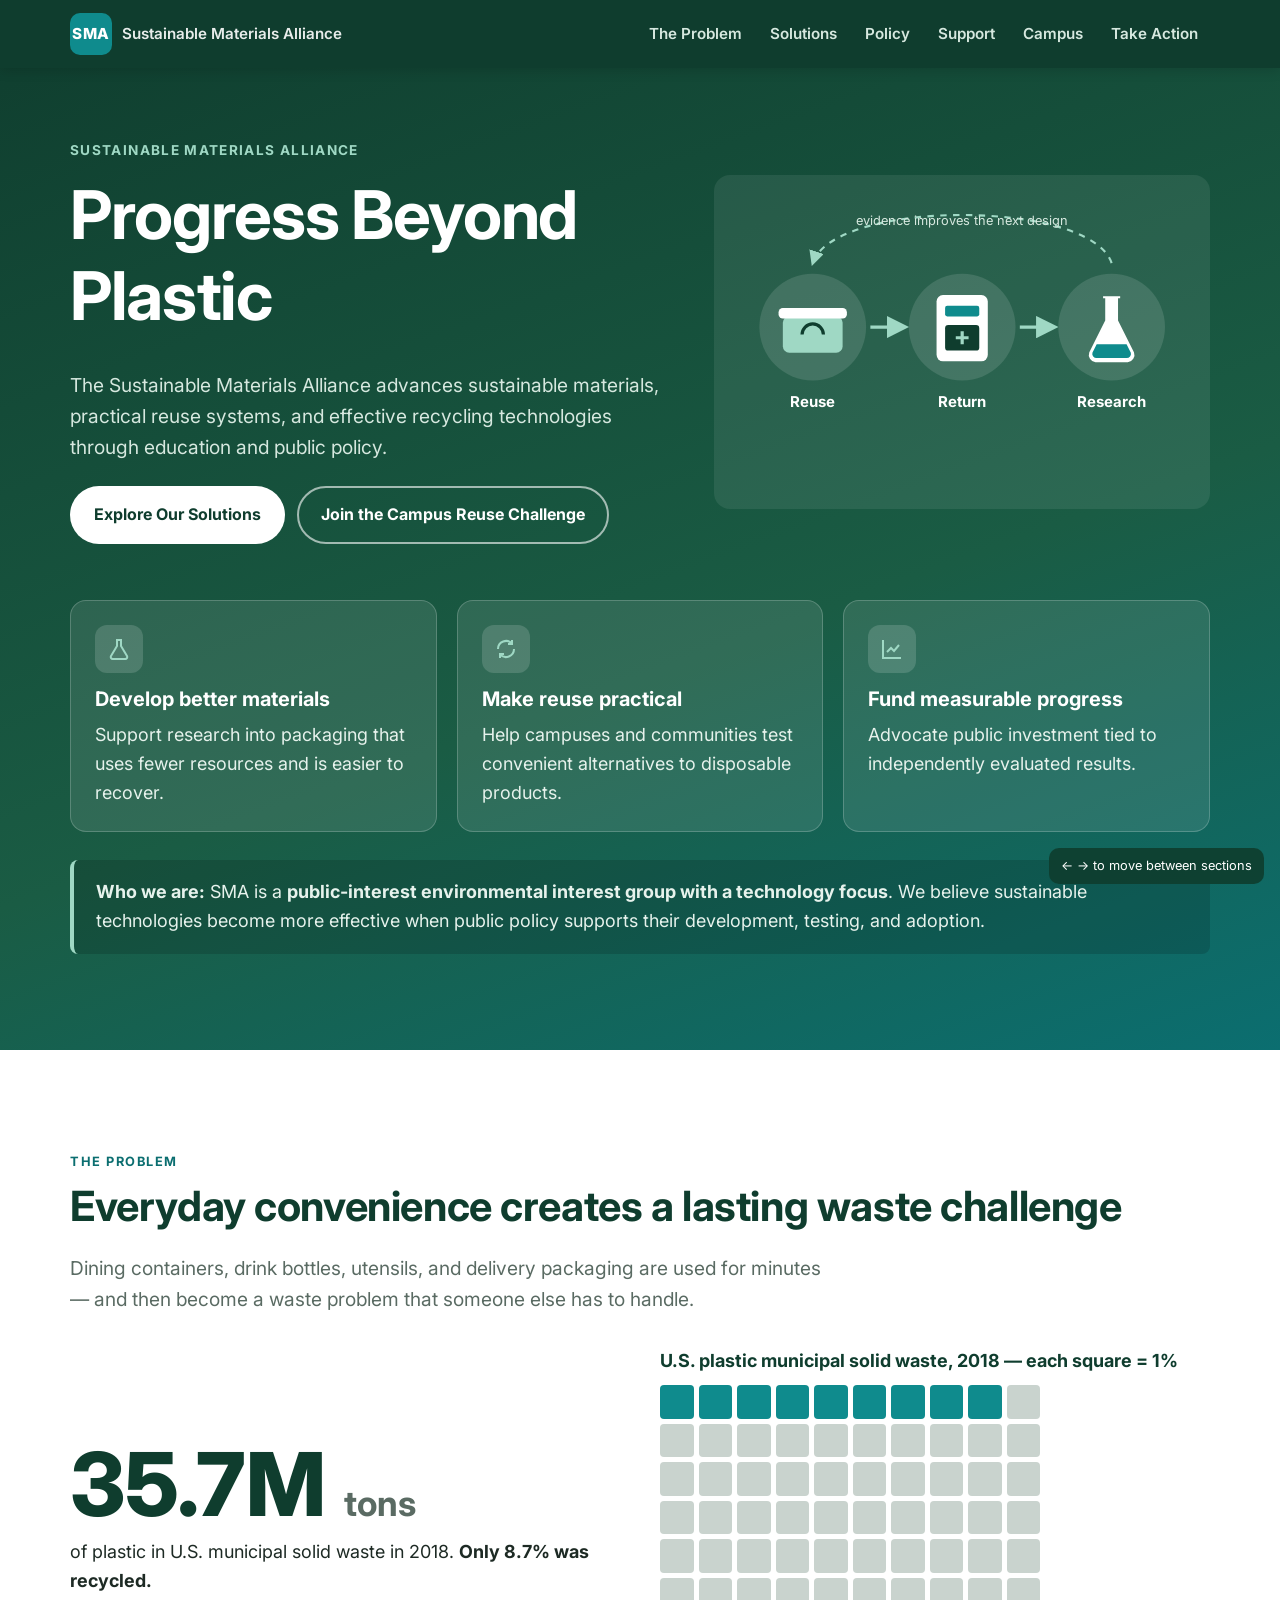
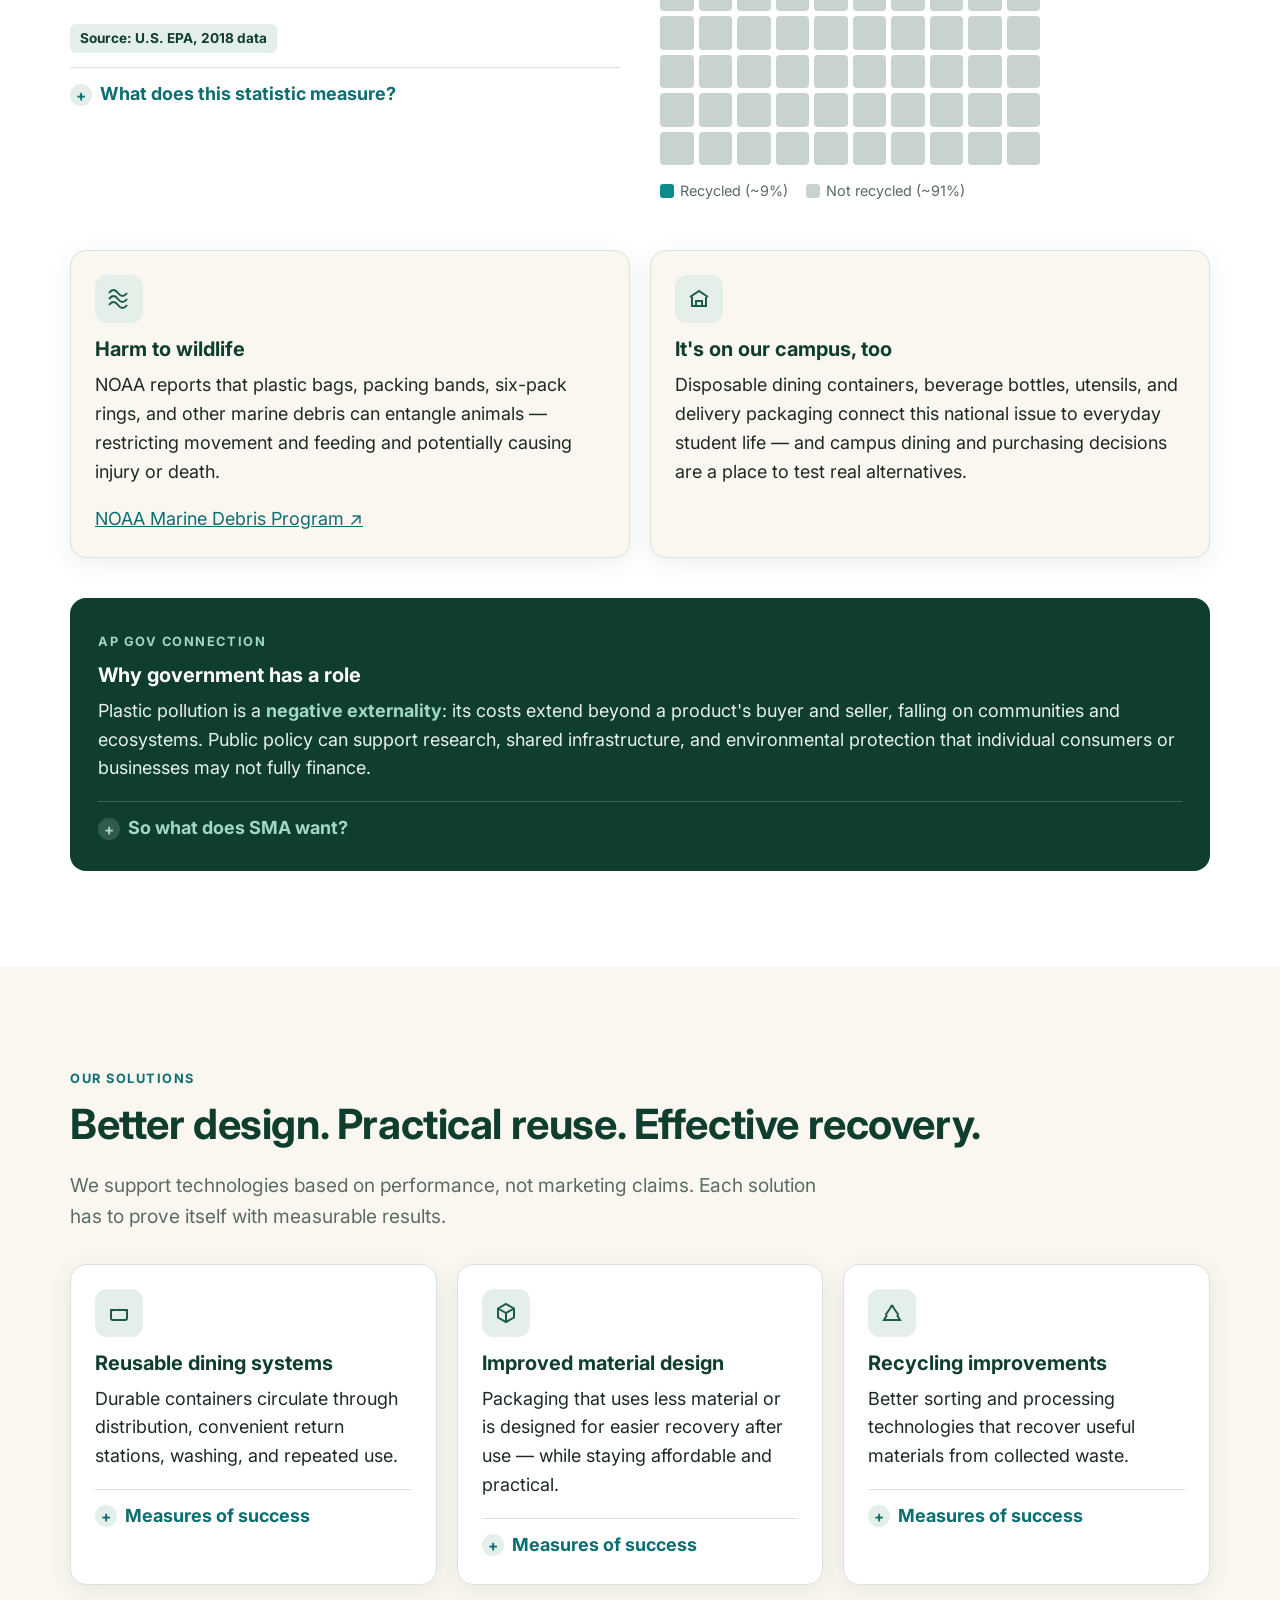
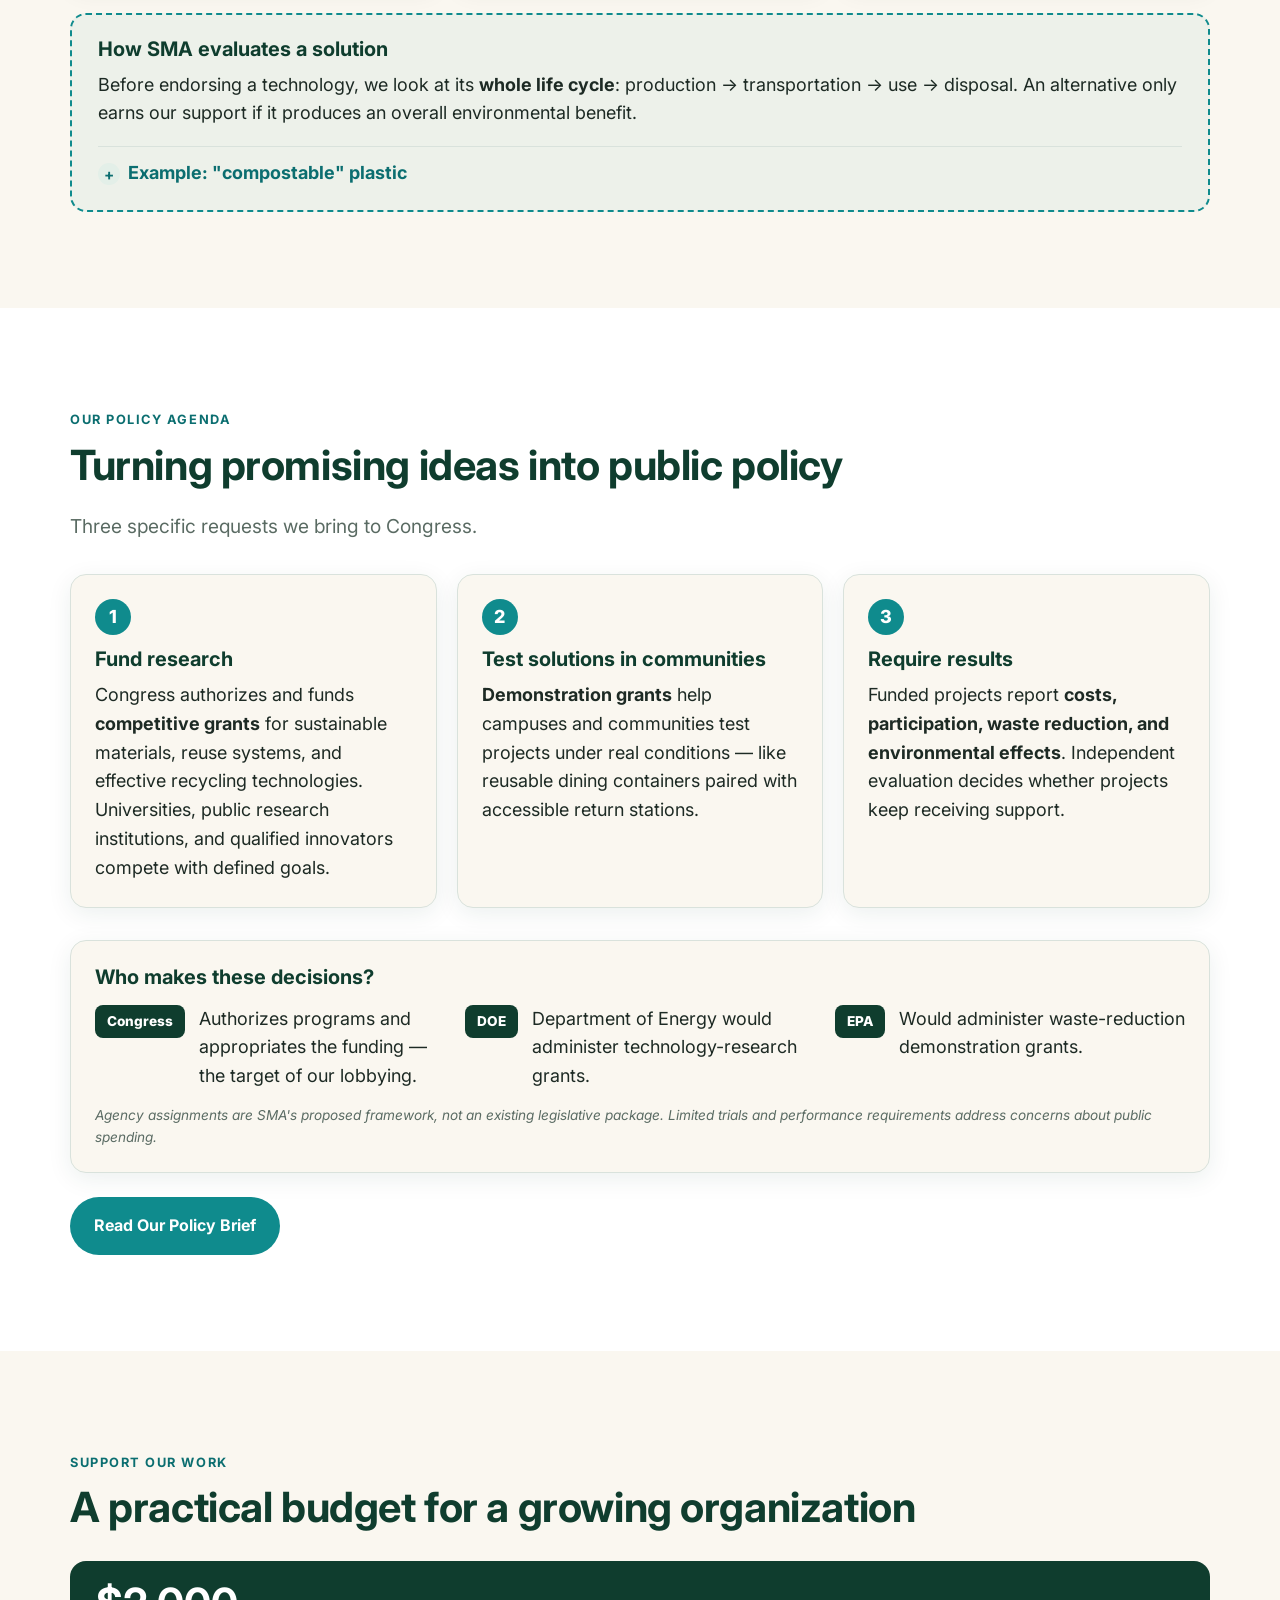
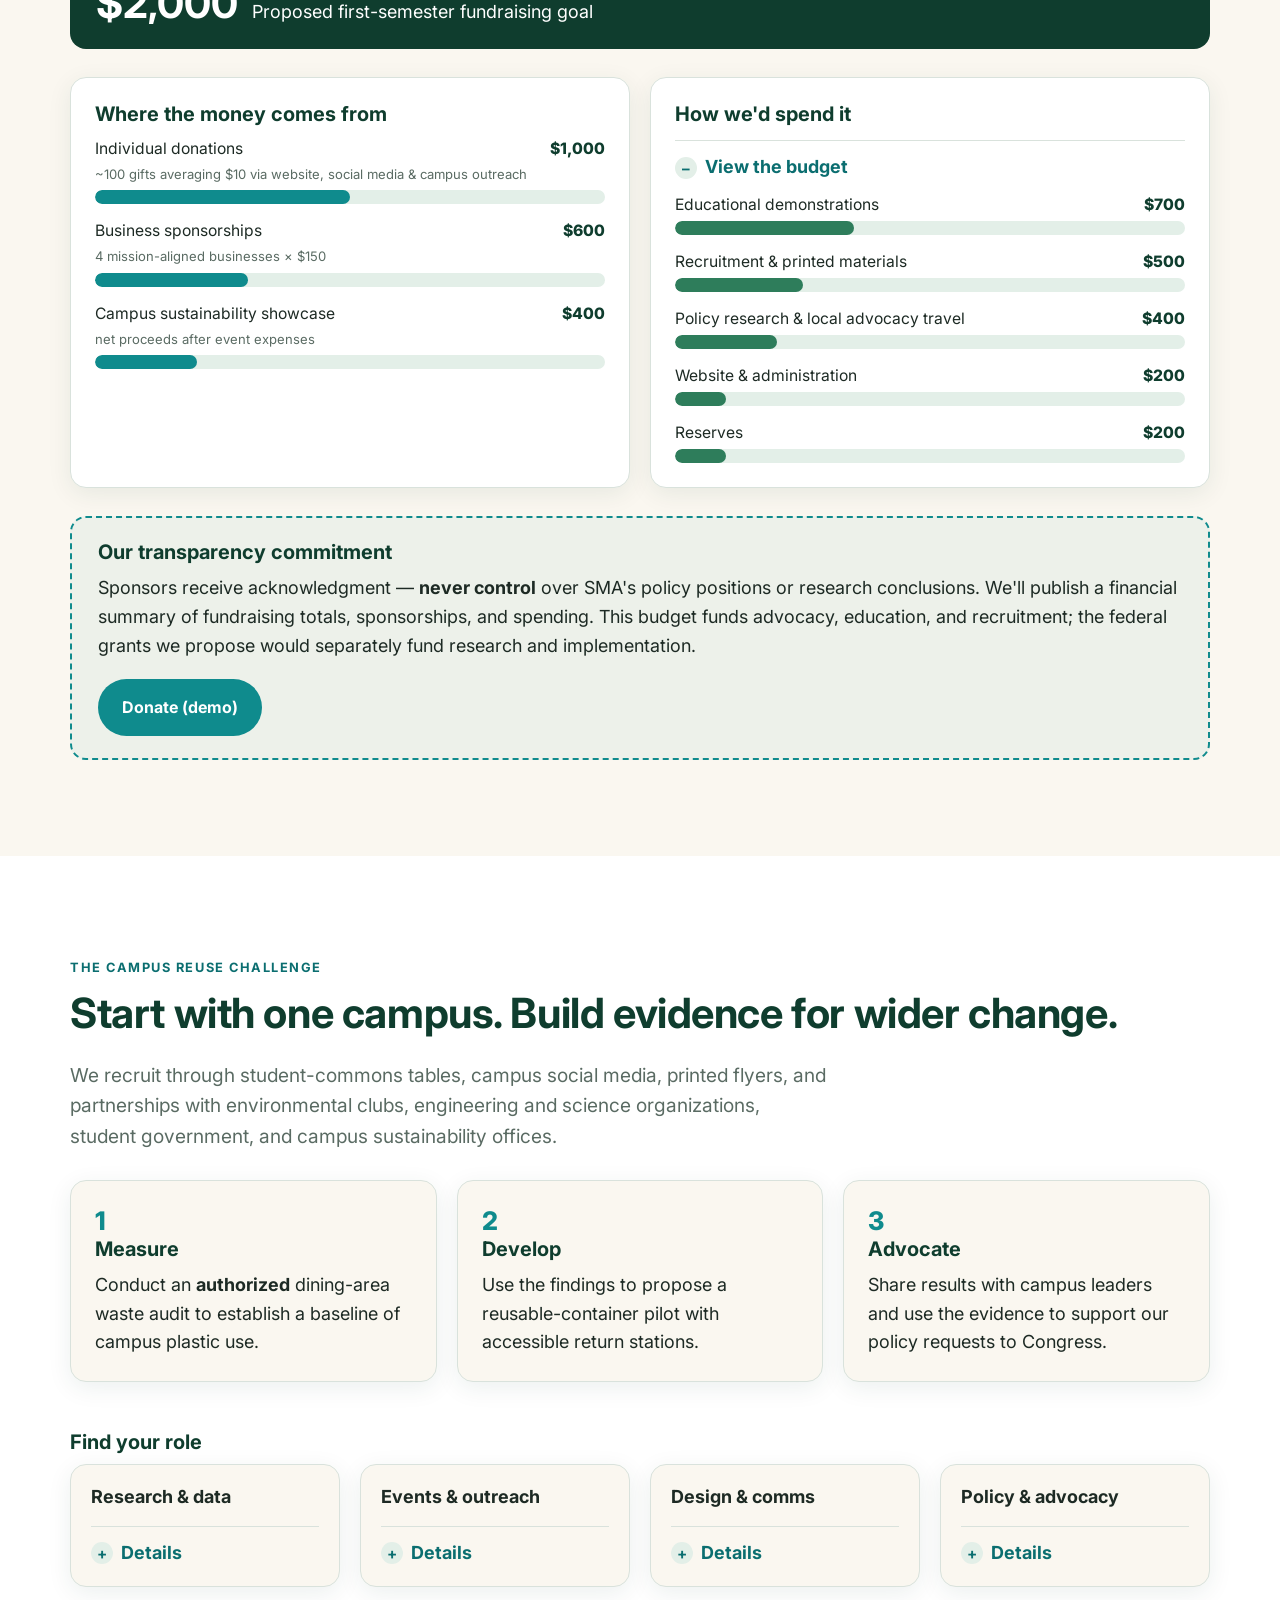
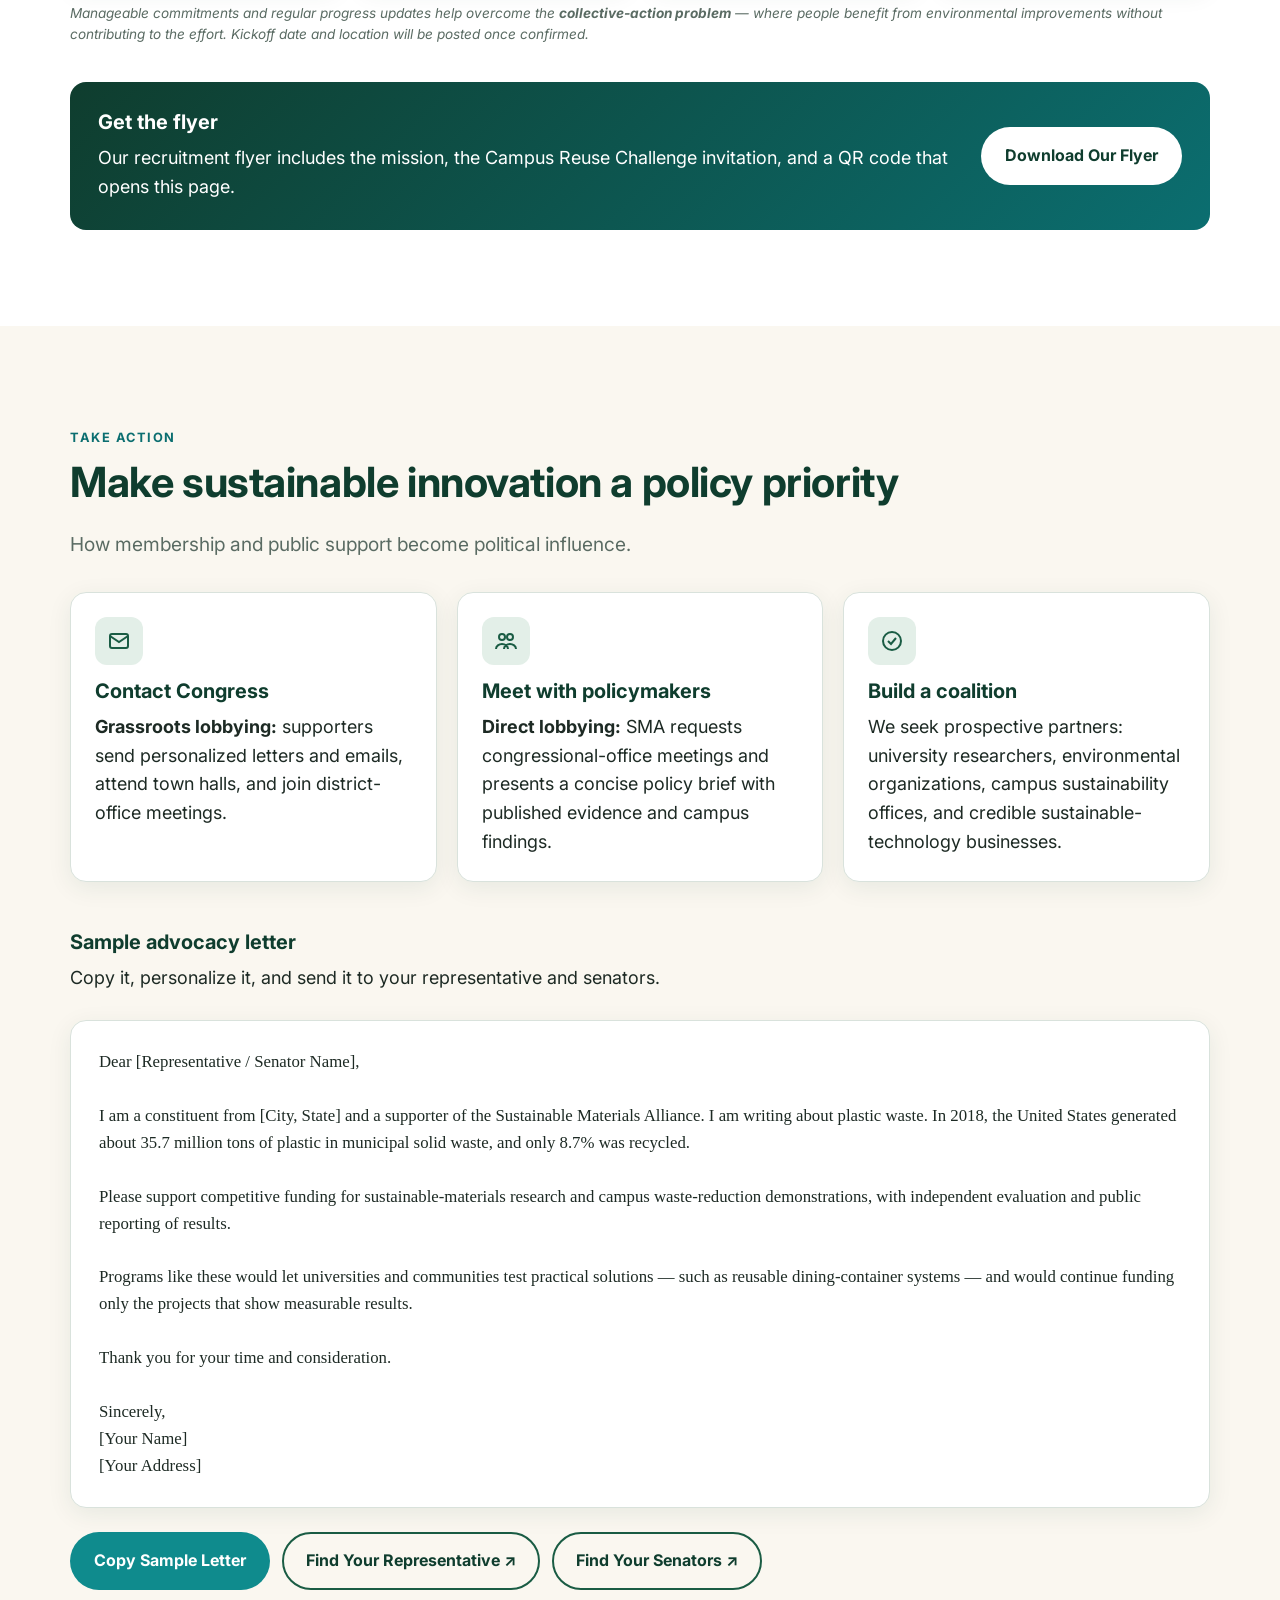
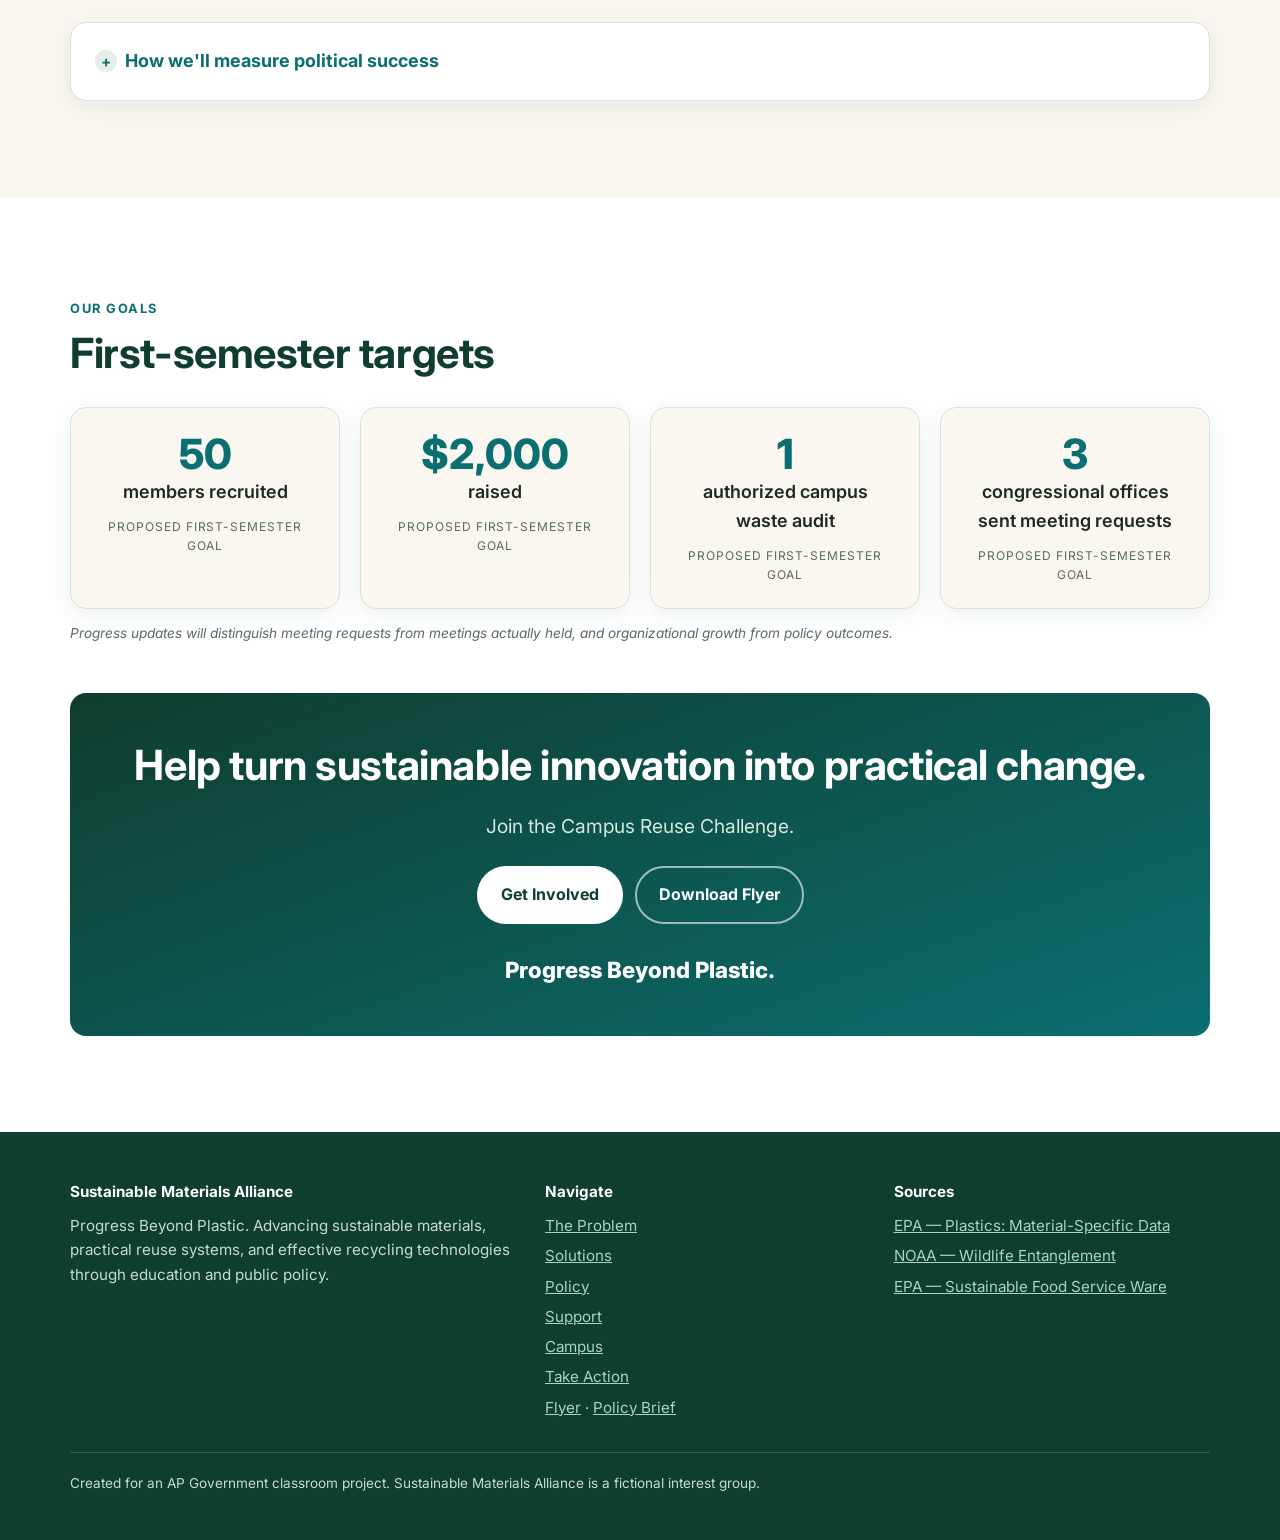
==== index.html @ 4007c8fe "first commit" ====
<!doctype html>
<html lang="en">
<head>
  <meta charset="utf-8">
  <meta name="viewport" content="width=device-width, initial-scale=1">
  <title>Sustainable Materials Alliance — Progress Beyond Plastic</title>
  <meta name="description" content="The Sustainable Materials Alliance (SMA) advances sustainable materials, practical reuse systems, and effective recycling technologies through education and public policy.">
  <link rel="preconnect" href="https://fonts.googleapis.com">
  <link rel="preconnect" href="https://fonts.gstatic.com" crossorigin>
  <link href="https://fonts.googleapis.com/css2?family=Inter:wght@400;600;700;800&display=swap" rel="stylesheet">
  <link rel="stylesheet" href="styles.css">
  <link rel="icon" href="data:image/svg+xml,%3Csvg xmlns='http://www.w3.org/2000/svg' viewBox='0 0 64 64'%3E%3Crect width='64' height='64' rx='14' fill='%230f8b8d'/%3E%3Ctext x='32' y='41' font-family='Arial' font-weight='800' font-size='22' fill='white' text-anchor='middle'%3ESMA%3C/text%3E%3C/svg%3E">
</head>
<body>

<!-- ================= NAV ================= -->
<nav class="nav" aria-label="Main">
  <div class="container">
    <a href="#top" class="brand" aria-label="Back to top">
      <span class="brand-mark">SMA</span>
      <span class="brand-name">Sustainable Materials Alliance</span>
    </a>
    <button class="nav-toggle" aria-label="Open menu" aria-expanded="false">☰</button>
    <ul class="nav-links">
      <li><a href="#problem">The Problem</a></li>
      <li><a href="#solutions">Solutions</a></li>
      <li><a href="#policy">Policy</a></li>
      <li><a href="#support">Support</a></li>
      <li><a href="#campus">Campus</a></li>
      <li><a href="#action">Take Action</a></li>
    </ul>
  </div>
</nav>

<main>

<!-- ================= HERO ================= -->
<section class="hero" id="top">
  <div class="container">
    <div class="hero-grid">
      <div>
        <p class="hero-tag">Sustainable Materials Alliance</p>
        <h1>Progress Beyond Plastic</h1>
        <p class="lead">The Sustainable Materials Alliance advances sustainable materials, practical reuse systems, and effective recycling technologies through education and public policy.</p>
        <div class="btn-row">
          <a href="#solutions" class="btn btn-light">Explore Our Solutions</a>
          <a href="#campus" class="btn btn-outline-light">Join the Campus Reuse Challenge</a>
        </div>
      </div>
      <div class="hero-visual" aria-hidden="true">
        <!-- Container → return station → research lab -->
        <svg viewBox="0 0 420 260" width="100%" role="img">
          <defs>
            <marker id="arrow" viewBox="0 0 10 10" refX="8" refY="5" markerWidth="7" markerHeight="7" orient="auto">
              <path d="M0,0 L10,5 L0,10 z" fill="#9fd8c4"/>
            </marker>
          </defs>
          <!-- reusable container -->
          <g transform="translate(20,70)">
            <circle cx="50" cy="50" r="50" fill="rgba(255,255,255,0.12)"/>
            <rect x="22" y="40" width="56" height="34" rx="6" fill="#9fd8c4"/>
            <rect x="18" y="32" width="64" height="10" rx="4" fill="#ffffff"/>
            <path d="M40 57 a10 10 0 1 1 20 0" stroke="#0f3d2e" stroke-width="3" fill="none"/>
            <text x="50" y="125" fill="#ffffff" font-size="14" font-weight="700" text-anchor="middle" font-family="Inter, sans-serif">Reuse</text>
          </g>
          <!-- return station -->
          <g transform="translate(160,70)">
            <circle cx="50" cy="50" r="50" fill="rgba(255,255,255,0.12)"/>
            <rect x="26" y="20" width="48" height="62" rx="6" fill="#ffffff"/>
            <rect x="34" y="30" width="32" height="10" rx="2" fill="#0f8b8d"/>
            <rect x="34" y="48" width="32" height="24" rx="3" fill="#0f3d2e"/>
            <path d="M44 60 h12 M50 54 v12" stroke="#9fd8c4" stroke-width="3"/>
            <text x="50" y="125" fill="#ffffff" font-size="14" font-weight="700" text-anchor="middle" font-family="Inter, sans-serif">Return</text>
          </g>
          <!-- research lab -->
          <g transform="translate(300,70)">
            <circle cx="50" cy="50" r="50" fill="rgba(255,255,255,0.12)"/>
            <path d="M42 22 h16 M45 22 v22 L30 74 a6 6 0 0 0 5 8 h30 a6 6 0 0 0 5 -8 L55 44 V22" fill="#ffffff" stroke="#ffffff" stroke-width="2" stroke-linejoin="round"/>
            <path d="M36 66 h28 l4 8 a4 4 0 0 1 -4 5 H36 a4 4 0 0 1 -4 -5 z" fill="#0f8b8d"/>
            <text x="50" y="125" fill="#ffffff" font-size="14" font-weight="700" text-anchor="middle" font-family="Inter, sans-serif">Research</text>
          </g>
          <line x1="124" y1="120" x2="156" y2="120" stroke="#9fd8c4" stroke-width="3" marker-end="url(#arrow)"/>
          <line x1="264" y1="120" x2="296" y2="120" stroke="#9fd8c4" stroke-width="3" marker-end="url(#arrow)"/>
          <path d="M350 60 C 330 0, 90 0, 70 60" stroke="#9fd8c4" stroke-width="2" stroke-dasharray="6 6" fill="none" marker-end="url(#arrow)"/>
          <text x="210" y="24" fill="#d6e8df" font-size="12" text-anchor="middle" font-family="Inter, sans-serif">evidence improves the next design</text>
        </svg>
      </div>
    </div>

    <div class="approach grid-3">
      <div class="card reveal">
        <div class="icon"><svg width="24" height="24" viewBox="0 0 24 24" fill="none" stroke="currentColor" stroke-width="2"><path d="M9 3h6M10 3v6L4 19a2 2 0 0 0 2 3h12a2 2 0 0 0 2-3L14 9V3"/></svg></div>
        <h3>Develop better materials</h3>
        <p>Support research into packaging that uses fewer resources and is easier to recover.</p>
      </div>
      <div class="card reveal">
        <div class="icon"><svg width="24" height="24" viewBox="0 0 24 24" fill="none" stroke="currentColor" stroke-width="2"><path d="M4 12a8 8 0 0 1 14-5.3M20 12a8 8 0 0 1-14 5.3"/><path d="M18 3v4h-4M6 21v-4h4"/></svg></div>
        <h3>Make reuse practical</h3>
        <p>Help campuses and communities test convenient alternatives to disposable products.</p>
      </div>
      <div class="card reveal">
        <div class="icon"><svg width="24" height="24" viewBox="0 0 24 24" fill="none" stroke="currentColor" stroke-width="2"><path d="M3 3v18h18"/><path d="M7 15l4-4 3 3 5-6"/></svg></div>
        <h3>Fund measurable progress</h3>
        <p>Advocate public investment tied to independently evaluated results.</p>
      </div>
    </div>

    <div class="who reveal">
      <strong>Who we are:</strong> SMA is a <strong>public-interest environmental interest group with a technology focus</strong>. We believe sustainable technologies become more effective when public policy supports their development, testing, and adoption.
    </div>
  </div>
</section>

<!-- ================= PROBLEM ================= -->
<section id="problem">
  <div class="container">
    <span class="eyebrow">The Problem</span>
    <h2>Everyday convenience creates a lasting waste challenge</h2>
    <p class="lead">Dining containers, drink bottles, utensils, and delivery packaging are used for minutes — and then become a waste problem that someone else has to handle.</p>

    <div class="stat-block">
      <div class="reveal">
        <div class="big-stat">35.7M <small>tons</small></div>
        <p style="margin-top:10px">of plastic in U.S. municipal solid waste in 2018. <strong>Only 8.7% was recycled.</strong></p>
        <span class="source-tag">Source: U.S. EPA, 2018 data</span>
        <details>
          <summary>What does this statistic measure?</summary>
          <p>These are EPA's most recent national figures for plastics in <em>municipal solid waste</em> — the trash and recycling from homes, schools, and businesses. They are historical (2018) numbers, not a measurement of all plastic production or of today's recycling rate. Plastic that wasn't recycled was mostly landfilled or burned for energy; it did not all enter the environment.</p>
          <p><a href="https://www.epa.gov/facts-and-figures-about-materials-waste-and-recycling/plastics-material-specific-data" target="_blank" rel="noopener">View EPA's plastics data ↗</a></p>
        </details>
      </div>
      <div class="reveal">
        <p class="waffle-caption">U.S. plastic municipal solid waste, 2018 — each square = 1%</p>
        <div class="waffle" id="waffle" role="img" aria-label="Roughly 9 out of 100 squares highlighted: about 9 percent recycled, 91 percent not recycled"></div>
        <div class="legend">
          <span><i style="background:var(--teal)"></i>Recycled (~9%)</span>
          <span><i style="background:#c9d3ce"></i>Not recycled (~91%)</span>
        </div>
      </div>
    </div>

    <div class="grid-2" style="margin-top:48px">
      <div class="card reveal">
        <div class="icon"><svg width="24" height="24" viewBox="0 0 24 24" fill="none" stroke="currentColor" stroke-width="2"><path d="M2 12c3-4 6-4 9 0s6 4 9 0"/><path d="M2 18c3-4 6-4 9 0s6 4 9 0"/><path d="M2 6c3-4 6-4 9 0s6 4 9 0"/></svg></div>
        <h3>Harm to wildlife</h3>
        <p>NOAA reports that plastic bags, packing bands, six-pack rings, and other marine debris can entangle animals — restricting movement and feeding and potentially causing injury or death.</p>
        <p><a href="https://marinedebris.noaa.gov/why-marine-debris-problem/wildlife-entanglement-and-ghost-fishing" target="_blank" rel="noopener">NOAA Marine Debris Program ↗</a></p>
      </div>
      <div class="card reveal">
        <div class="icon"><svg width="24" height="24" viewBox="0 0 24 24" fill="none" stroke="currentColor" stroke-width="2"><path d="M3 10l9-6 9 6"/><path d="M5 10v9h14v-9"/><path d="M9 19v-5h6v5"/></svg></div>
        <h3>It's on our campus, too</h3>
        <p>Disposable dining containers, beverage bottles, utensils, and delivery packaging connect this national issue to everyday student life — and campus dining and purchasing decisions are a place to test real alternatives.</p>
      </div>
    </div>

    <div class="gov-panel reveal">
      <span class="eyebrow" style="color:#9fd8c4">AP Gov connection</span>
      <h3>Why government has a role</h3>
      <p>Plastic pollution is a <span class="term">negative externality</span>: its costs extend beyond a product's buyer and seller, falling on communities and ecosystems. Public policy can support research, shared infrastructure, and environmental protection that individual consumers or businesses may not fully finance.</p>
      <details>
        <summary>So what does SMA want?</summary>
        <p>A combination of <strong>research support</strong>, <strong>practical demonstration projects</strong>, and <strong>public accountability for results</strong> — with a priority on preventing waste, since less disposal means less material to collect, process, or clean up.</p>
      </details>
    </div>
  </div>
</section>

<!-- ================= SOLUTIONS ================= -->
<section id="solutions">
  <div class="container">
    <span class="eyebrow">Our Solutions</span>
    <h2>Better design. Practical reuse. Effective recovery.</h2>
    <p class="lead">We support technologies based on performance, not marketing claims. Each solution has to prove itself with measurable results.</p>

    <div class="grid-3" style="margin-top:32px">
      <div class="card reveal">
        <div class="icon"><svg width="24" height="24" viewBox="0 0 24 24" fill="none" stroke="currentColor" stroke-width="2"><rect x="4" y="9" width="16" height="10" rx="2"/><path d="M3 9h18"/></svg></div>
        <h3>Reusable dining systems</h3>
        <p>Durable containers circulate through distribution, convenient return stations, washing, and repeated use.</p>
        <details>
          <summary>Measures of success</summary>
          <p>Return rates, completed reuse cycles, washing requirements, operating costs, and disposable containers avoided.</p>
        </details>
      </div>
      <div class="card reveal">
        <div class="icon"><svg width="24" height="24" viewBox="0 0 24 24" fill="none" stroke="currentColor" stroke-width="2"><path d="M12 3l8 4.5v9L12 21l-8-4.5v-9z"/><path d="M12 12l8-4.5M12 12v9M12 12L4 7.5"/></svg></div>
        <h3>Improved material design</h3>
        <p>Packaging that uses less material or is designed for easier recovery after use — while staying affordable and practical.</p>
        <details>
          <summary>Measures of success</summary>
          <p>Performance, durability, affordability, environmental effects, and compatibility with local collection and processing infrastructure.</p>
        </details>
      </div>
      <div class="card reveal">
        <div class="icon"><svg width="24" height="24" viewBox="0 0 24 24" fill="none" stroke="currentColor" stroke-width="2"><path d="M7 19H4l3-5M17 19h3l-3-5M12 4l-2 3.5M12 4l2 3.5"/><path d="M7 19h10M5.5 14L10 7.5M18.5 14L14 7.5"/></svg></div>
        <h3>Recycling improvements</h3>
        <p>Better sorting and processing technologies that recover useful materials from collected waste.</p>
        <details>
          <summary>Measures of success</summary>
          <p>Material recovered, contamination levels, energy requirements, and cost — supported only when independent evidence shows improved recovery at reasonable cost.</p>
        </details>
      </div>
    </div>

    <div class="callout reveal">
      <h3>How SMA evaluates a solution</h3>
      <p>Before endorsing a technology, we look at its <strong>whole life cycle</strong>: production → transportation → use → disposal. An alternative only earns our support if it produces an overall environmental benefit.</p>
      <details>
        <summary>Example: "compostable" plastic</summary>
        <p>Commercially compostable plastic only breaks down in a commercial or industrial composting facility — not in a backyard bin or a landfill. EPA advises choosing it only where a local composting program actually accepts it. So SMA supports compostable packaging <strong>only where the right collection and processing exist</strong>.</p>
        <p><a href="https://www.epa.gov/greenerproducts/identifying-sustainable-food-service-and-food-service-ware" target="_blank" rel="noopener">EPA guidance on food service ware ↗</a></p>
      </details>
    </div>
  </div>
</section>

<!-- ================= POLICY ================= -->
<section id="policy">
  <div class="container">
    <span class="eyebrow">Our Policy Agenda</span>
    <h2>Turning promising ideas into public policy</h2>
    <p class="lead">Three specific requests we bring to Congress.</p>

    <div class="grid-3" style="margin-top:32px">
      <div class="card reveal">
        <span class="card-num">1</span>
        <h3>Fund research</h3>
        <p>Congress authorizes and funds <strong>competitive grants</strong> for sustainable materials, reuse systems, and effective recycling technologies. Universities, public research institutions, and qualified innovators compete with defined goals.</p>
      </div>
      <div class="card reveal">
        <span class="card-num">2</span>
        <h3>Test solutions in communities</h3>
        <p><strong>Demonstration grants</strong> help campuses and communities test projects under real conditions — like reusable dining containers paired with accessible return stations.</p>
      </div>
      <div class="card reveal">
        <span class="card-num">3</span>
        <h3>Require results</h3>
        <p>Funded projects report <strong>costs, participation, waste reduction, and environmental effects</strong>. Independent evaluation decides whether projects keep receiving support.</p>
      </div>
    </div>

    <div class="card roles reveal">
      <h3>Who makes these decisions?</h3>
      <div class="grid-3" style="margin-top:16px">
        <div class="role"><span class="role-badge">Congress</span><p>Authorizes programs and appropriates the funding — the target of our lobbying.</p></div>
        <div class="role"><span class="role-badge">DOE</span><p>Department of Energy would administer technology-research grants.</p></div>
        <div class="role"><span class="role-badge">EPA</span><p>Would administer waste-reduction demonstration grants.</p></div>
      </div>
      <p class="label-note" style="margin-top:14px">Agency assignments are SMA's proposed framework, not an existing legislative package. Limited trials and performance requirements address concerns about public spending.</p>
    </div>

    <div class="btn-row">
      <a href="policy-brief.html" target="_blank" class="btn btn-primary">Read Our Policy Brief</a>
    </div>
  </div>
</section>

<!-- ================= SUPPORT ================= -->
<section id="support">
  <div class="container">
    <span class="eyebrow">Support Our Work</span>
    <h2>A practical budget for a growing organization</h2>

    <div class="goal-banner reveal">
      <strong>$2,000</strong>
      <span>Proposed first-semester fundraising goal</span>
    </div>

    <div class="grid-2">
      <div class="card reveal">
        <h3>Where the money comes from</h3>
        <div class="bar-list" data-total="2000">
          <div class="bar-row">
            <span>Individual donations <br><small style="color:var(--muted)">~100 gifts averaging $10 via website, social media &amp; campus outreach</small></span>
            <span class="amount">$1,000</span>
            <div class="bar-track"><div class="bar-fill" data-value="1000"></div></div>
          </div>
          <div class="bar-row">
            <span>Business sponsorships <br><small style="color:var(--muted)">4 mission-aligned businesses × $150</small></span>
            <span class="amount">$600</span>
            <div class="bar-track"><div class="bar-fill" data-value="600"></div></div>
          </div>
          <div class="bar-row">
            <span>Campus sustainability showcase <br><small style="color:var(--muted)">net proceeds after event expenses</small></span>
            <span class="amount">$400</span>
            <div class="bar-track"><div class="bar-fill" data-value="400"></div></div>
          </div>
        </div>
      </div>

      <div class="card reveal">
        <h3>How we'd spend it</h3>
        <details open>
          <summary>View the budget</summary>
          <div class="bar-list" data-total="2000">
            <div class="bar-row"><span>Educational demonstrations</span><span class="amount">$700</span><div class="bar-track"><div class="bar-fill alt" data-value="700"></div></div></div>
            <div class="bar-row"><span>Recruitment &amp; printed materials</span><span class="amount">$500</span><div class="bar-track"><div class="bar-fill alt" data-value="500"></div></div></div>
            <div class="bar-row"><span>Policy research &amp; local advocacy travel</span><span class="amount">$400</span><div class="bar-track"><div class="bar-fill alt" data-value="400"></div></div></div>
            <div class="bar-row"><span>Website &amp; administration</span><span class="amount">$200</span><div class="bar-track"><div class="bar-fill alt" data-value="200"></div></div></div>
            <div class="bar-row"><span>Reserves</span><span class="amount">$200</span><div class="bar-track"><div class="bar-fill alt" data-value="200"></div></div></div>
          </div>
        </details>
      </div>
    </div>

    <div class="callout reveal">
      <h3>Our transparency commitment</h3>
      <p>Sponsors receive acknowledgment — <strong>never control</strong> over SMA's policy positions or research conclusions. We'll publish a financial summary of fundraising totals, sponsorships, and spending. This budget funds advocacy, education, and recruitment; the federal grants we propose would separately fund research and implementation.</p>
      <div class="btn-row" style="margin-top:8px">
        <button class="btn btn-primary" id="donate-demo" type="button">Donate (demo)</button>
      </div>
      <p class="demo-note" id="donate-msg" hidden>Classroom demonstration only — this site does not collect payments or personal information.</p>
    </div>
  </div>
</section>

<!-- ================= CAMPUS ================= -->
<section id="campus">
  <div class="container">
    <span class="eyebrow">The Campus Reuse Challenge</span>
    <h2>Start with one campus. Build evidence for wider change.</h2>
    <p class="lead">We recruit through student-commons tables, campus social media, printed flyers, and partnerships with environmental clubs, engineering and science organizations, student government, and campus sustainability offices.</p>

    <div class="steps">
      <div class="card step reveal">
        <h3>Measure</h3>
        <p>Conduct an <strong>authorized</strong> dining-area waste audit to establish a baseline of campus plastic use.</p>
      </div>
      <div class="card step reveal">
        <h3>Develop</h3>
        <p>Use the findings to propose a reusable-container pilot with accessible return stations.</p>
      </div>
      <div class="card step reveal">
        <h3>Advocate</h3>
        <p>Share results with campus leaders and use the evidence to support our policy requests to Congress.</p>
      </div>
    </div>

    <h3 style="margin-top:48px">Find your role</h3>
    <div class="grid-4 roles-grid">
      <div class="card reveal">
        <strong>Research &amp; data</strong>
        <details><summary>Details</summary><p>Help run the waste audit, count containers, and track reuse data.</p></details>
      </div>
      <div class="card reveal">
        <strong>Events &amp; outreach</strong>
        <details><summary>Details</summary><p>Staff the commons table, plan the kickoff meeting and sustainability showcase.</p></details>
      </div>
      <div class="card reveal">
        <strong>Design &amp; comms</strong>
        <details><summary>Details</summary><p>Create flyers, social posts, and educational displays.</p></details>
      </div>
      <div class="card reveal">
        <strong>Policy &amp; advocacy</strong>
        <details><summary>Details</summary><p>Draft letters, prepare for congressional-office meetings, and attend town halls.</p></details>
      </div>
    </div>

    <p class="label-note" style="margin-top:16px">Manageable commitments and regular progress updates help overcome the <strong>collective-action problem</strong> — where people benefit from environmental improvements without contributing to the effort. Kickoff date and location will be posted once confirmed.</p>

    <div class="flyer-preview reveal">
      <div>
        <h3>Get the flyer</h3>
        <p style="margin:0">Our recruitment flyer includes the mission, the Campus Reuse Challenge invitation, and a QR code that opens this page.</p>
      </div>
      <a href="flyer.html" target="_blank" class="btn btn-light">Download Our Flyer</a>
    </div>
  </div>
</section>

<!-- ================= TAKE ACTION ================= -->
<section id="action">
  <div class="container">
    <span class="eyebrow">Take Action</span>
    <h2>Make sustainable innovation a policy priority</h2>
    <p class="lead">How membership and public support become political influence.</p>

    <div class="grid-3" style="margin-top:32px">
      <div class="card reveal">
        <div class="icon"><svg width="24" height="24" viewBox="0 0 24 24" fill="none" stroke="currentColor" stroke-width="2"><rect x="3" y="5" width="18" height="14" rx="2"/><path d="M3 7l9 6 9-6"/></svg></div>
        <h3>Contact Congress</h3>
        <p><strong>Grassroots lobbying:</strong> supporters send personalized letters and emails, attend town halls, and join district-office meetings.</p>
      </div>
      <div class="card reveal">
        <div class="icon"><svg width="24" height="24" viewBox="0 0 24 24" fill="none" stroke="currentColor" stroke-width="2"><circle cx="8" cy="8" r="3"/><circle cx="16" cy="8" r="3"/><path d="M2 20c0-3 3-5 6-5s6 2 6 5M10 20c0-3 3-5 6-5s6 2 6 5"/></svg></div>
        <h3>Meet with policymakers</h3>
        <p><strong>Direct lobbying:</strong> SMA requests congressional-office meetings and presents a concise policy brief with published evidence and campus findings.</p>
      </div>
      <div class="card reveal">
        <div class="icon"><svg width="24" height="24" viewBox="0 0 24 24" fill="none" stroke="currentColor" stroke-width="2"><path d="M8 12l3 3 5-6"/><circle cx="12" cy="12" r="9"/></svg></div>
        <h3>Build a coalition</h3>
        <p>We seek prospective partners: university researchers, environmental organizations, campus sustainability offices, and credible sustainable-technology businesses.</p>
      </div>
    </div>

    <h3 style="margin-top:48px">Sample advocacy letter</h3>
    <p>Copy it, personalize it, and send it to your representative and senators.</p>
<div class="letter reveal" id="letter-text">Dear [Representative / Senator Name],

I am a constituent from [City, State] and a supporter of the Sustainable Materials Alliance. I am writing about plastic waste. In 2018, the United States generated about 35.7 million tons of plastic in municipal solid waste, and only 8.7% was recycled.

Please support competitive funding for sustainable-materials research and campus waste-reduction demonstrations, with independent evaluation and public reporting of results.

Programs like these would let universities and communities test practical solutions — such as reusable dining-container systems — and would continue funding only the projects that show measurable results.

Thank you for your time and consideration.

Sincerely,
[Your Name]
[Your Address]</div>
    <div class="btn-row">
      <button class="btn btn-primary" id="copy-letter" type="button">Copy Sample Letter</button>
      <a class="btn btn-outline" href="https://www.house.gov/representatives/find-your-representative" target="_blank" rel="noopener">Find Your Representative ↗</a>
      <a class="btn btn-outline" href="https://www.senate.gov/senators/senators-contact.htm" target="_blank" rel="noopener">Find Your Senators ↗</a>
      <span class="copy-status" id="copy-status" role="status"></span>
    </div>

    <details class="card" style="margin-top:32px">
      <summary>How we'll measure political success</summary>
      <p>Substantive responses from congressional offices, meetings actually held, public expressions of support, and adoption of relevant funding or accountability provisions. Membership and petition totals measure <em>organizing activity</em>, not policy change — we report them separately.</p>
    </details>
  </div>
</section>

<!-- ================= GOALS ================= -->
<section id="goals">
  <div class="container">
    <span class="eyebrow">Our Goals</span>
    <h2>First-semester targets</h2>

    <div class="grid-4" style="margin-top:28px">
      <div class="card goal-card reveal"><div class="goal-value">50</div><div class="goal-label">members recruited</div><div class="goal-tag">Proposed first-semester goal</div></div>
      <div class="card goal-card reveal"><div class="goal-value">$2,000</div><div class="goal-label">raised</div><div class="goal-tag">Proposed first-semester goal</div></div>
      <div class="card goal-card reveal"><div class="goal-value">1</div><div class="goal-label">authorized campus waste audit</div><div class="goal-tag">Proposed first-semester goal</div></div>
      <div class="card goal-card reveal"><div class="goal-value">3</div><div class="goal-label">congressional offices sent meeting requests</div><div class="goal-tag">Proposed first-semester goal</div></div>
    </div>
    <p class="label-note" style="margin-top:14px">Progress updates will distinguish meeting requests from meetings actually held, and organizational growth from policy outcomes.</p>

    <div class="closing reveal">
      <h2>Help turn sustainable innovation into practical change.</h2>
      <p class="lead" style="margin-inline:auto;color:#d6e8df">Join the Campus Reuse Challenge.</p>
      <div class="btn-row">
        <a href="#campus" class="btn btn-light">Get Involved</a>
        <a href="flyer.html" target="_blank" class="btn btn-outline-light">Download Flyer</a>
      </div>
      <p style="margin:28px 0 0;font-size:1.4rem;font-weight:800">Progress Beyond Plastic.</p>
    </div>
  </div>
</section>

</main>

<!-- ================= FOOTER ================= -->
<footer>
  <div class="container">
    <div class="footer-grid">
      <div>
        <h4>Sustainable Materials Alliance</h4>
        <p>Progress Beyond Plastic. Advancing sustainable materials, practical reuse systems, and effective recycling technologies through education and public policy.</p>
      </div>
      <div>
        <h4>Navigate</h4>
        <ul>
          <li><a href="#problem">The Problem</a></li>
          <li><a href="#solutions">Solutions</a></li>
          <li><a href="#policy">Policy</a></li>
          <li><a href="#support">Support</a></li>
          <li><a href="#campus">Campus</a></li>
          <li><a href="#action">Take Action</a></li>
          <li><a href="flyer.html" target="_blank">Flyer</a> · <a href="policy-brief.html" target="_blank">Policy Brief</a></li>
        </ul>
      </div>
      <div>
        <h4>Sources</h4>
        <ul>
          <li><a href="https://www.epa.gov/facts-and-figures-about-materials-waste-and-recycling/plastics-material-specific-data" target="_blank" rel="noopener">EPA — Plastics: Material-Specific Data</a></li>
          <li><a href="https://marinedebris.noaa.gov/why-marine-debris-problem/wildlife-entanglement-and-ghost-fishing" target="_blank" rel="noopener">NOAA — Wildlife Entanglement</a></li>
          <li><a href="https://www.epa.gov/greenerproducts/identifying-sustainable-food-service-and-food-service-ware" target="_blank" rel="noopener">EPA — Sustainable Food Service Ware</a></li>
        </ul>
      </div>
    </div>
    <p class="disclaimer">Created for an AP Government classroom project. Sustainable Materials Alliance is a fictional interest group.</p>
  </div>
</footer>

<div class="presenter-hint" id="presenter-hint">← → to move between sections</div>

<script src="script.js"></script>
</body>
</html>
---- styles.css ----
:root {
  --green-900: #0f3d2e;
  --green-700: #1a5c44;
  --green-500: #2e7d5b;
  --green-100: #e3efe8;
  --teal: #0f8b8d;
  --teal-dark: #0b6e70;
  --cream: #faf7f0;
  --white: #ffffff;
  --ink: #1d2a24;
  --muted: #5a6b63;
  --line: #d9e2dc;
  --amber: #c98a1b;
  --radius: 16px;
  --shadow: 0 6px 24px rgba(15, 61, 46, 0.08);
  --nav-h: 68px;
}

* { box-sizing: border-box; }

html { scroll-behavior: smooth; scroll-padding-top: calc(var(--nav-h) + 8px); }

body {
  margin: 0;
  font-family: "Inter", system-ui, -apple-system, "Segoe UI", Roboto, sans-serif;
  font-size: 18px;
  line-height: 1.6;
  color: var(--ink);
  background: var(--cream);
}

h1, h2, h3 { color: var(--green-900); line-height: 1.2; margin: 0 0 0.5em; }
h1 { font-size: clamp(2.4rem, 6vw, 4.2rem); letter-spacing: -0.02em; }
h2 { font-size: clamp(1.8rem, 3.6vw, 2.6rem); letter-spacing: -0.01em; }
h3 { font-size: 1.25rem; }
p { margin: 0 0 1em; }
a { color: var(--teal-dark); }

.container { width: min(1140px, 100% - 32px); margin-inline: auto; }

/* ---------- Navigation ---------- */
.nav {
  position: fixed; inset: 0 0 auto 0; height: var(--nav-h); z-index: 50;
  background: var(--green-900); color: var(--white);
  box-shadow: 0 2px 12px rgba(0,0,0,0.15);
}
.nav .container { display: flex; align-items: center; justify-content: space-between; height: 100%; gap: 16px; }
.brand { display: flex; align-items: center; gap: 10px; color: var(--white); text-decoration: none; font-weight: 800; }
.brand-mark {
  display: grid; place-items: center; width: 42px; height: 42px; border-radius: 10px;
  background: var(--teal); font-size: 0.95rem; letter-spacing: 0.04em;
}
.brand-name { font-size: 0.95rem; font-weight: 600; opacity: 0.9; }
.nav-links { display: flex; gap: 4px; list-style: none; margin: 0; padding: 0; }
.nav-links a {
  display: block; padding: 8px 12px; border-radius: 8px; color: #d6e8df;
  text-decoration: none; font-size: 0.95rem; font-weight: 600;
}
.nav-links a:hover, .nav-links a.active { background: rgba(255,255,255,0.12); color: var(--white); }
.nav-toggle { display: none; background: none; border: 0; color: var(--white); font-size: 1.6rem; cursor: pointer; }

@media (max-width: 960px) {
  .brand-name { display: none; }
  .nav-toggle { display: block; }
  .nav-links {
    display: none; position: absolute; top: var(--nav-h); left: 0; right: 0;
    flex-direction: column; background: var(--green-900); padding: 8px 16px 16px;
  }
  .nav-links.open { display: flex; }
}

/* ---------- Sections ---------- */
section { padding: 96px 0; }
section:nth-of-type(even) { background: var(--white); }
.eyebrow {
  display: inline-block; font-size: 0.8rem; font-weight: 700; letter-spacing: 0.12em;
  text-transform: uppercase; color: var(--teal-dark); margin-bottom: 10px;
}
.lead { font-size: 1.2rem; color: var(--muted); max-width: 760px; }

/* ---------- Hero ---------- */
.hero {
  padding-top: calc(var(--nav-h) + 72px);
  background: linear-gradient(160deg, var(--green-900) 0%, var(--green-700) 60%, var(--teal-dark) 100%) !important;
  color: var(--white);
}
.hero h1 { color: var(--white); }
.hero .lead { color: #d6e8df; }
.hero-grid { display: grid; grid-template-columns: 1.2fr 1fr; gap: 48px; align-items: center; }
.hero-tag { color: #9fd8c4; font-weight: 700; letter-spacing: 0.1em; text-transform: uppercase; font-size: 0.85rem; }
.hero-visual { background: rgba(255,255,255,0.08); border-radius: var(--radius); padding: 24px; }
@media (max-width: 860px) { .hero-grid { grid-template-columns: 1fr; } }

.btn-row { display: flex; flex-wrap: wrap; gap: 12px; margin-top: 24px; }
.btn {
  display: inline-flex; align-items: center; gap: 8px; padding: 14px 22px; border-radius: 999px;
  font: inherit; font-weight: 700; font-size: 1rem; text-decoration: none; cursor: pointer; border: 2px solid transparent;
  transition: transform 0.15s ease, background 0.15s ease;
}
.btn:hover { transform: translateY(-1px); }
.btn-primary { background: var(--teal); color: var(--white); }
.btn-primary:hover { background: var(--teal-dark); }
.btn-light { background: var(--white); color: var(--green-900); }
.btn-outline { background: transparent; color: var(--green-900); border-color: var(--green-700); }
.btn-outline-light { background: transparent; color: var(--white); border-color: rgba(255,255,255,0.6); }

/* ---------- Cards ---------- */
.grid-3 { display: grid; grid-template-columns: repeat(3, 1fr); gap: 20px; }
.grid-2 { display: grid; grid-template-columns: repeat(2, 1fr); gap: 20px; }
.grid-4 { display: grid; grid-template-columns: repeat(4, 1fr); gap: 20px; }
@media (max-width: 900px) { .grid-3, .grid-4 { grid-template-columns: 1fr 1fr; } }
@media (max-width: 620px) { .grid-3, .grid-2, .grid-4 { grid-template-columns: 1fr; } }

.card {
  background: var(--white); border: 1px solid var(--line); border-radius: var(--radius);
  padding: 24px; box-shadow: var(--shadow);
}
section:nth-of-type(even) .card { background: var(--cream); }
.card .icon {
  display: grid; place-items: center; width: 48px; height: 48px; border-radius: 12px;
  background: var(--green-100); color: var(--green-700); margin-bottom: 14px;
}
.card p:last-child { margin-bottom: 0; }
.card-num {
  display: inline-grid; place-items: center; width: 36px; height: 36px; border-radius: 50%;
  background: var(--teal); color: var(--white); font-weight: 800; margin-bottom: 12px;
}

.approach { margin-top: 56px; }
.approach .card { background: rgba(255,255,255,0.1) !important; border-color: rgba(255,255,255,0.2); color: #e6f2ec; box-shadow: none; }
.approach .card h3 { color: var(--white); }
.approach .card .icon { background: rgba(255,255,255,0.15); color: #9fd8c4; }

.who {
  margin-top: 28px; padding: 18px 22px; border-left: 4px solid #9fd8c4;
  background: rgba(0,0,0,0.15); border-radius: 8px; color: #e6f2ec;
}

/* ---------- Problem ---------- */
.stat-block { display: grid; grid-template-columns: 1fr 1fr; gap: 40px; align-items: center; margin-top: 32px; }
@media (max-width: 860px) { .stat-block { grid-template-columns: 1fr; } }
.big-stat { font-size: clamp(3rem, 8vw, 5.5rem); font-weight: 800; color: var(--green-900); line-height: 1; }
.big-stat small { font-size: 0.4em; font-weight: 700; color: var(--muted); }
.source-tag {
  display: inline-block; margin-top: 10px; padding: 4px 10px; border-radius: 6px;
  background: var(--green-100); color: var(--green-900); font-size: 0.85rem; font-weight: 700;
}

.waffle { display: grid; grid-template-columns: repeat(10, 1fr); gap: 5px; max-width: 380px; }
.waffle span { aspect-ratio: 1; border-radius: 4px; background: #c9d3ce; }
.waffle span.on { background: var(--teal); }
.legend { display: flex; gap: 18px; margin-top: 14px; font-size: 0.9rem; color: var(--muted); flex-wrap: wrap; }
.legend i { display: inline-block; width: 14px; height: 14px; border-radius: 3px; vertical-align: -2px; margin-right: 6px; }
.waffle-caption { font-weight: 700; color: var(--green-900); margin-bottom: 10px; }

.gov-panel {
  margin-top: 40px; padding: 28px; border-radius: var(--radius);
  background: var(--green-900); color: #e6f2ec;
}
.gov-panel h3 { color: var(--white); }
.gov-panel .term { color: #9fd8c4; font-weight: 700; }

/* ---------- Details / expandables ---------- */
details { margin-top: 14px; border-top: 1px solid var(--line); padding-top: 12px; }
summary {
  cursor: pointer; font-weight: 700; color: var(--teal-dark); list-style: none;
  display: flex; align-items: center; gap: 8px;
}
summary::-webkit-details-marker { display: none; }
summary::before { content: "+"; display: inline-grid; place-items: center; width: 22px; height: 22px; border-radius: 50%; background: var(--green-100); font-size: 0.95rem; }
details[open] summary::before { content: "–"; }
details > *:not(summary) { margin-top: 10px; }
.gov-panel details { border-color: rgba(255,255,255,0.2); }
.gov-panel summary { color: #9fd8c4; }
.gov-panel summary::before { background: rgba(255,255,255,0.15); }

.callout {
  margin-top: 28px; padding: 22px 26px; border-radius: var(--radius);
  border: 2px dashed var(--teal); background: rgba(15, 139, 141, 0.05);
}

/* ---------- Policy ---------- */
.roles { margin-top: 32px; }
.role { display: flex; gap: 14px; align-items: flex-start; }
.role-badge {
  flex: none; padding: 6px 12px; border-radius: 8px; font-weight: 800; font-size: 0.85rem;
  background: var(--green-900); color: var(--white);
}
.label-note { font-size: 0.85rem; color: var(--muted); font-style: italic; }

/* ---------- Budget ---------- */
.goal-banner {
  display: flex; align-items: baseline; gap: 14px; flex-wrap: wrap;
  padding: 22px 26px; border-radius: var(--radius); background: var(--green-900); color: var(--white); margin: 28px 0;
}
.goal-banner strong { font-size: 2.6rem; line-height: 1; }
.bar-list { display: grid; gap: 14px; }
.bar-row { display: grid; grid-template-columns: 1fr auto; gap: 4px 12px; font-size: 0.98rem; }
.bar-track { grid-column: 1 / -1; height: 14px; border-radius: 999px; background: var(--green-100); overflow: hidden; }
.bar-fill { height: 100%; border-radius: 999px; background: var(--teal); width: 0; transition: width 1s ease; }
.bar-fill.alt { background: var(--green-500); }
.amount { font-weight: 800; color: var(--green-900); }
.demo-note { font-size: 0.85rem; color: var(--muted); margin-top: 10px; }

/* ---------- Campus ---------- */
.steps { display: grid; grid-template-columns: repeat(3, 1fr); gap: 20px; counter-reset: step; margin-top: 28px; }
@media (max-width: 760px) { .steps { grid-template-columns: 1fr; } }
.step { position: relative; padding-top: 56px; }
.step::before {
  counter-increment: step; content: counter(step);
  position: absolute; top: 20px; left: 24px; font-size: 1.6rem; font-weight: 800; color: var(--teal);
}
.roles-grid .card { padding: 18px 20px; }
.flyer-preview {
  display: grid; grid-template-columns: 1fr auto; gap: 24px; align-items: center;
  margin-top: 36px; padding: 28px; border-radius: var(--radius);
  background: linear-gradient(135deg, var(--green-900), var(--teal-dark)); color: var(--white);
}
.flyer-preview h3 { color: var(--white); }
@media (max-width: 700px) { .flyer-preview { grid-template-columns: 1fr; } }

/* ---------- Take Action ---------- */
.letter {
  position: relative; margin-top: 28px; padding: 28px; border-radius: var(--radius);
  background: var(--white); border: 1px solid var(--line); box-shadow: var(--shadow);
  font-family: Georgia, "Times New Roman", serif; font-size: 1.05rem; white-space: pre-wrap;
}
section:nth-of-type(even) .letter { background: var(--cream); }
.copy-status { font-size: 0.9rem; color: var(--green-700); font-weight: 700; margin-left: 8px; }

/* ---------- Goals ---------- */
.goal-card { text-align: center; }
.goal-card .goal-value { font-size: 2.6rem; font-weight: 800; color: var(--teal-dark); line-height: 1.1; }
.goal-card .goal-label { font-weight: 600; }
.goal-card .goal-tag { margin-top: 10px; font-size: 0.75rem; text-transform: uppercase; letter-spacing: 0.08em; color: var(--muted); }
.closing {
  margin-top: 48px; padding: 48px 32px; text-align: center; border-radius: var(--radius);
  background: linear-gradient(160deg, var(--green-900), var(--teal-dark)); color: var(--white);
}
.closing h2 { color: var(--white); }
.closing .btn-row { justify-content: center; }

/* ---------- Footer ---------- */
footer { background: var(--green-900); color: #c6dcd1; padding: 48px 0 32px; font-size: 0.95rem; }
footer h4 { color: var(--white); margin: 0 0 10px; }
footer a { color: #9fd8c4; }
footer ul { list-style: none; padding: 0; margin: 0; display: grid; gap: 6px; }
.footer-grid { display: grid; grid-template-columns: 1.4fr 1fr 1fr; gap: 32px; }
@media (max-width: 760px) { .footer-grid { grid-template-columns: 1fr; } }
.disclaimer { margin-top: 32px; padding-top: 20px; border-top: 1px solid rgba(255,255,255,0.15); font-size: 0.85rem; }

/* ---------- Presenter helper ---------- */
.presenter-hint {
  position: fixed; right: 16px; bottom: 16px; z-index: 40;
  padding: 8px 12px; border-radius: 10px; background: rgba(15,61,46,0.9); color: var(--white);
  font-size: 0.8rem; opacity: 0; transition: opacity 0.3s; pointer-events: none;
}
.presenter-hint.show { opacity: 1; }

.reveal { opacity: 0; transform: translateY(16px); transition: opacity 0.6s ease, transform 0.6s ease; }
.reveal.visible { opacity: 1; transform: none; }
@media (prefers-reduced-motion: reduce) {
  html { scroll-behavior: auto; }
  .reveal { opacity: 1; transform: none; transition: none; }
  .bar-fill { transition: none; }
}
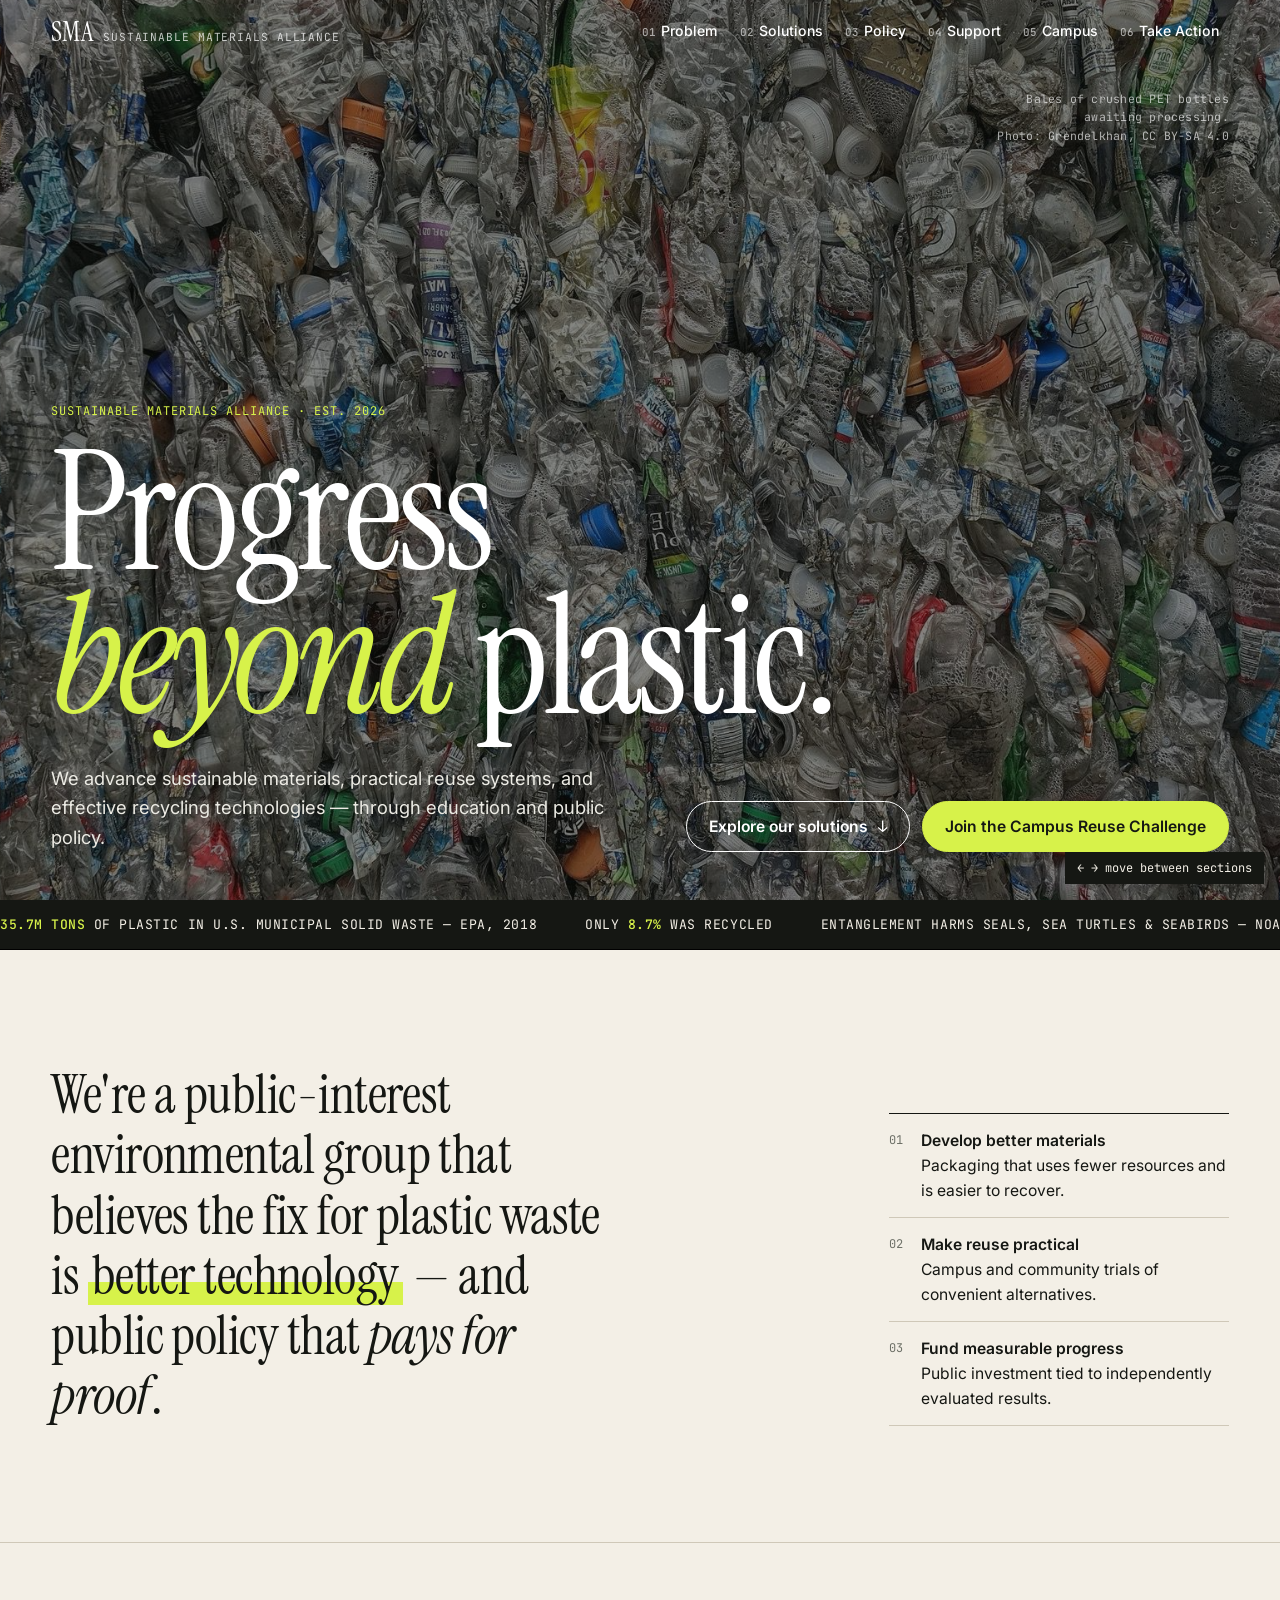
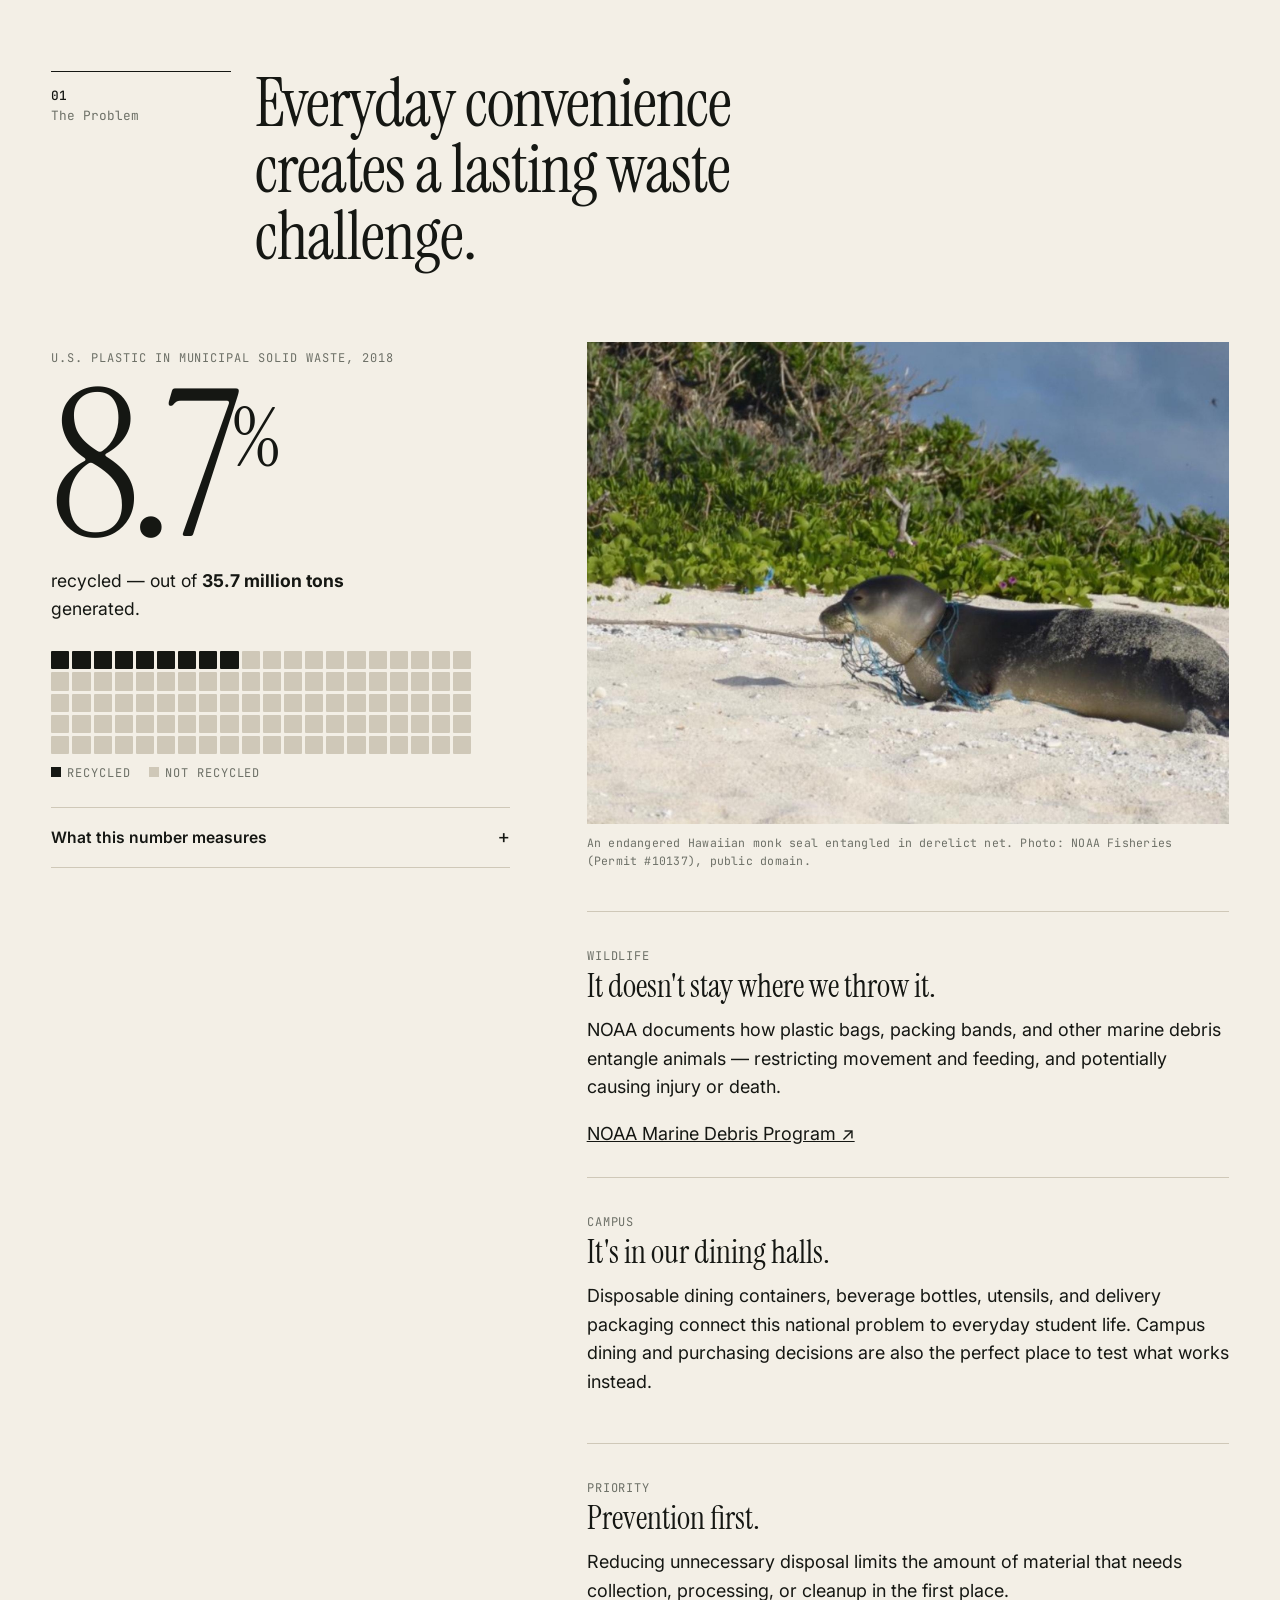
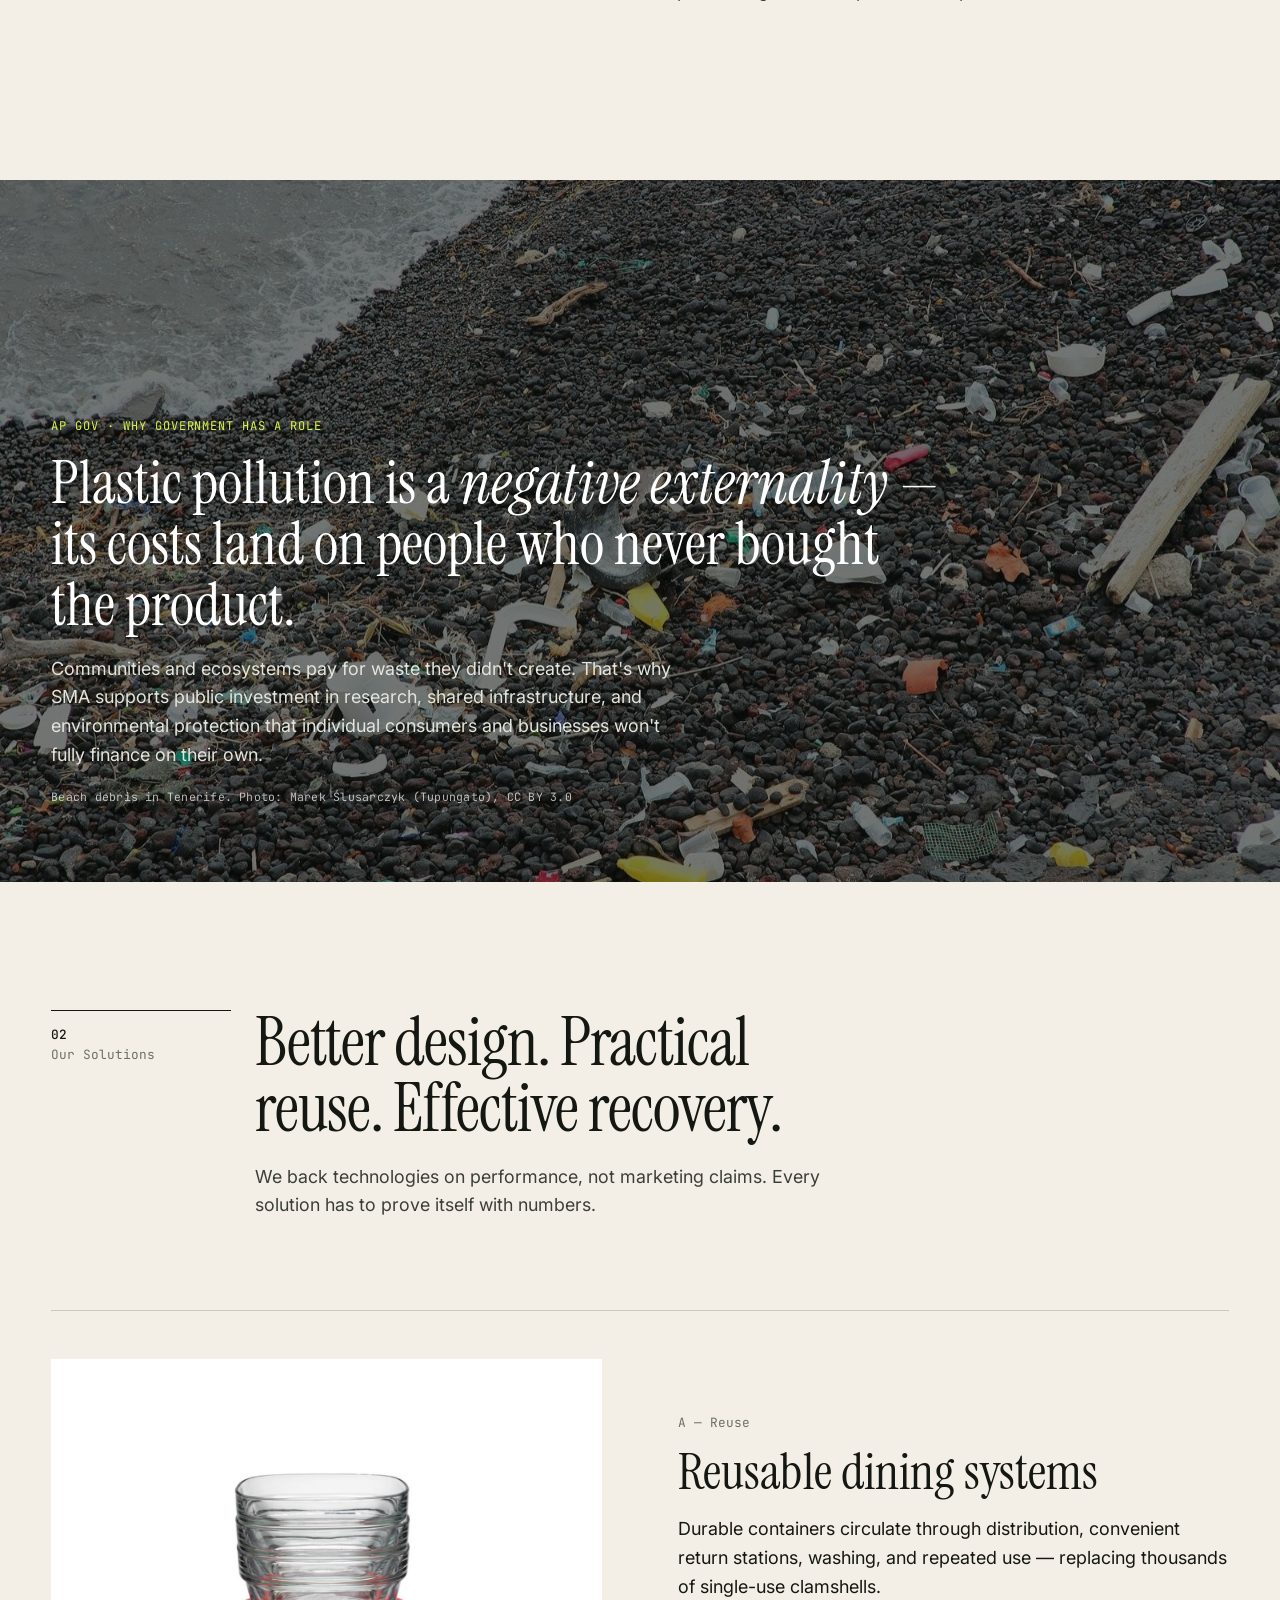
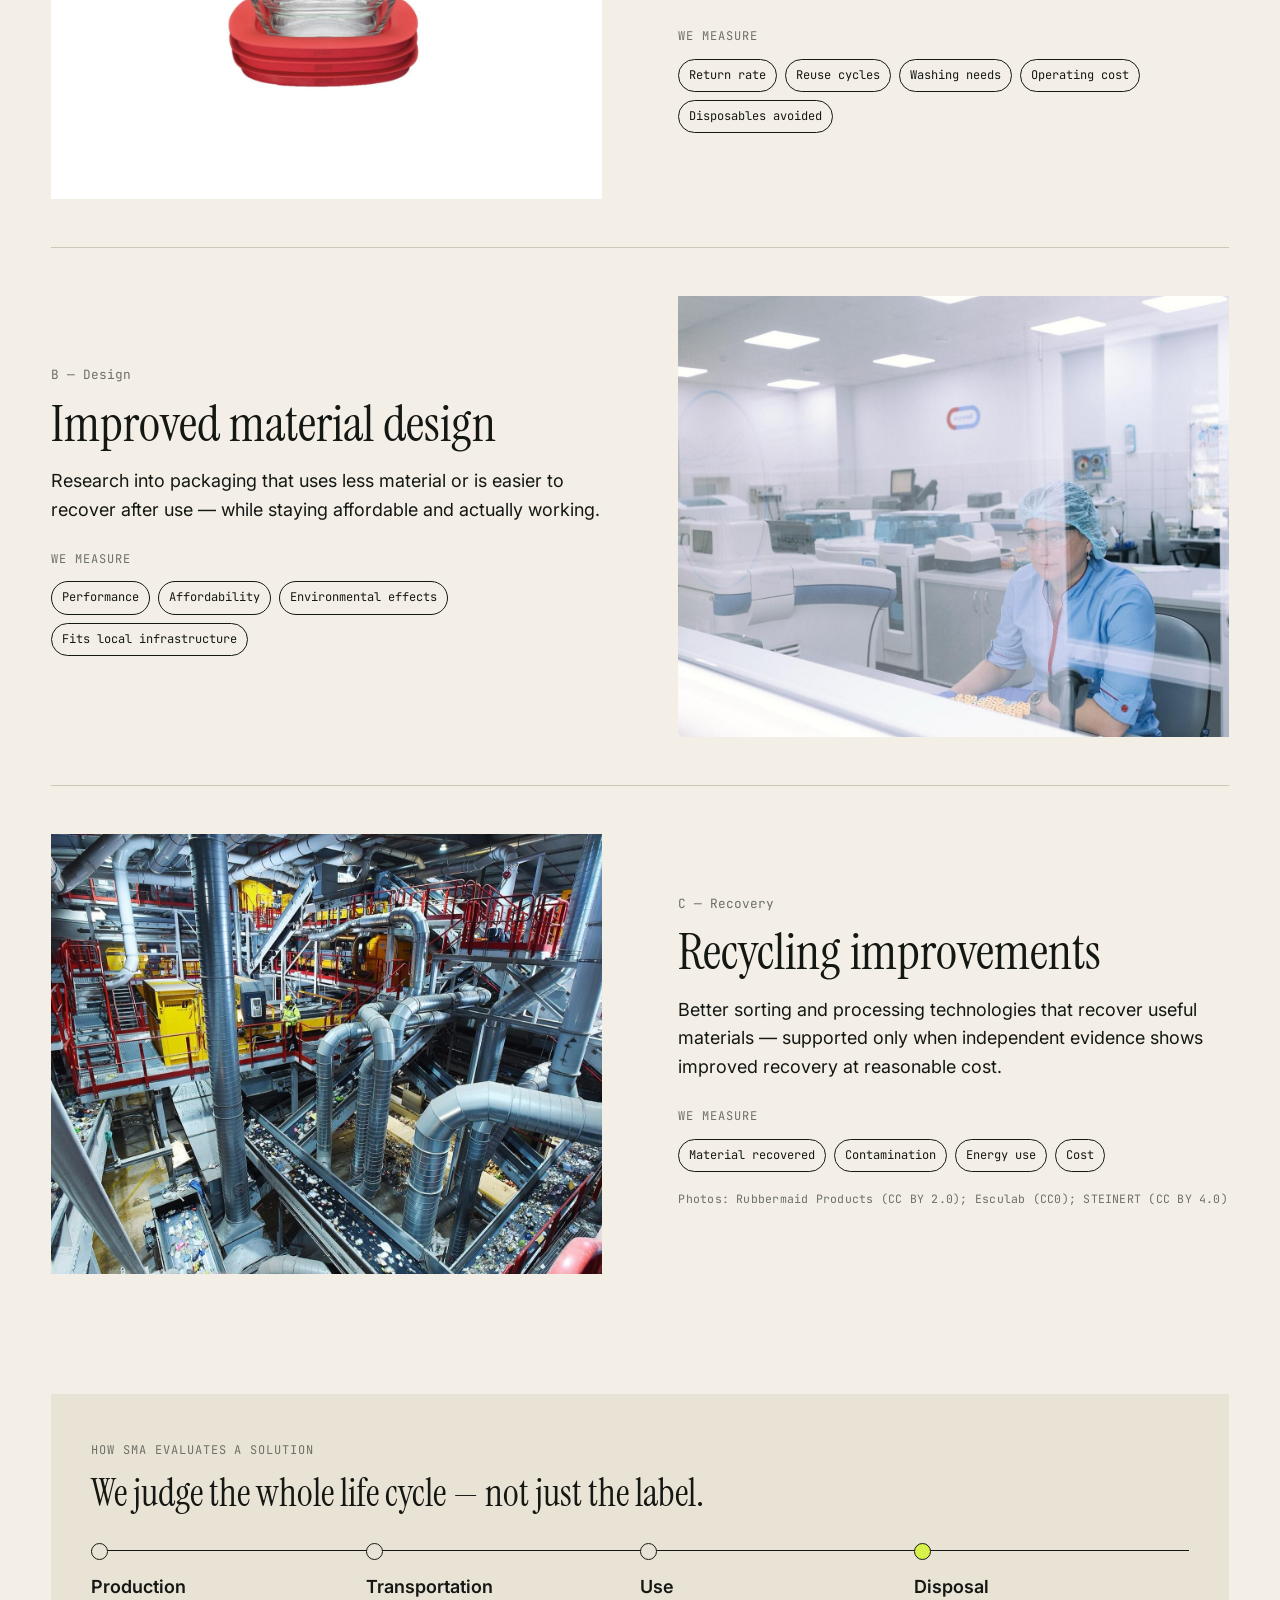
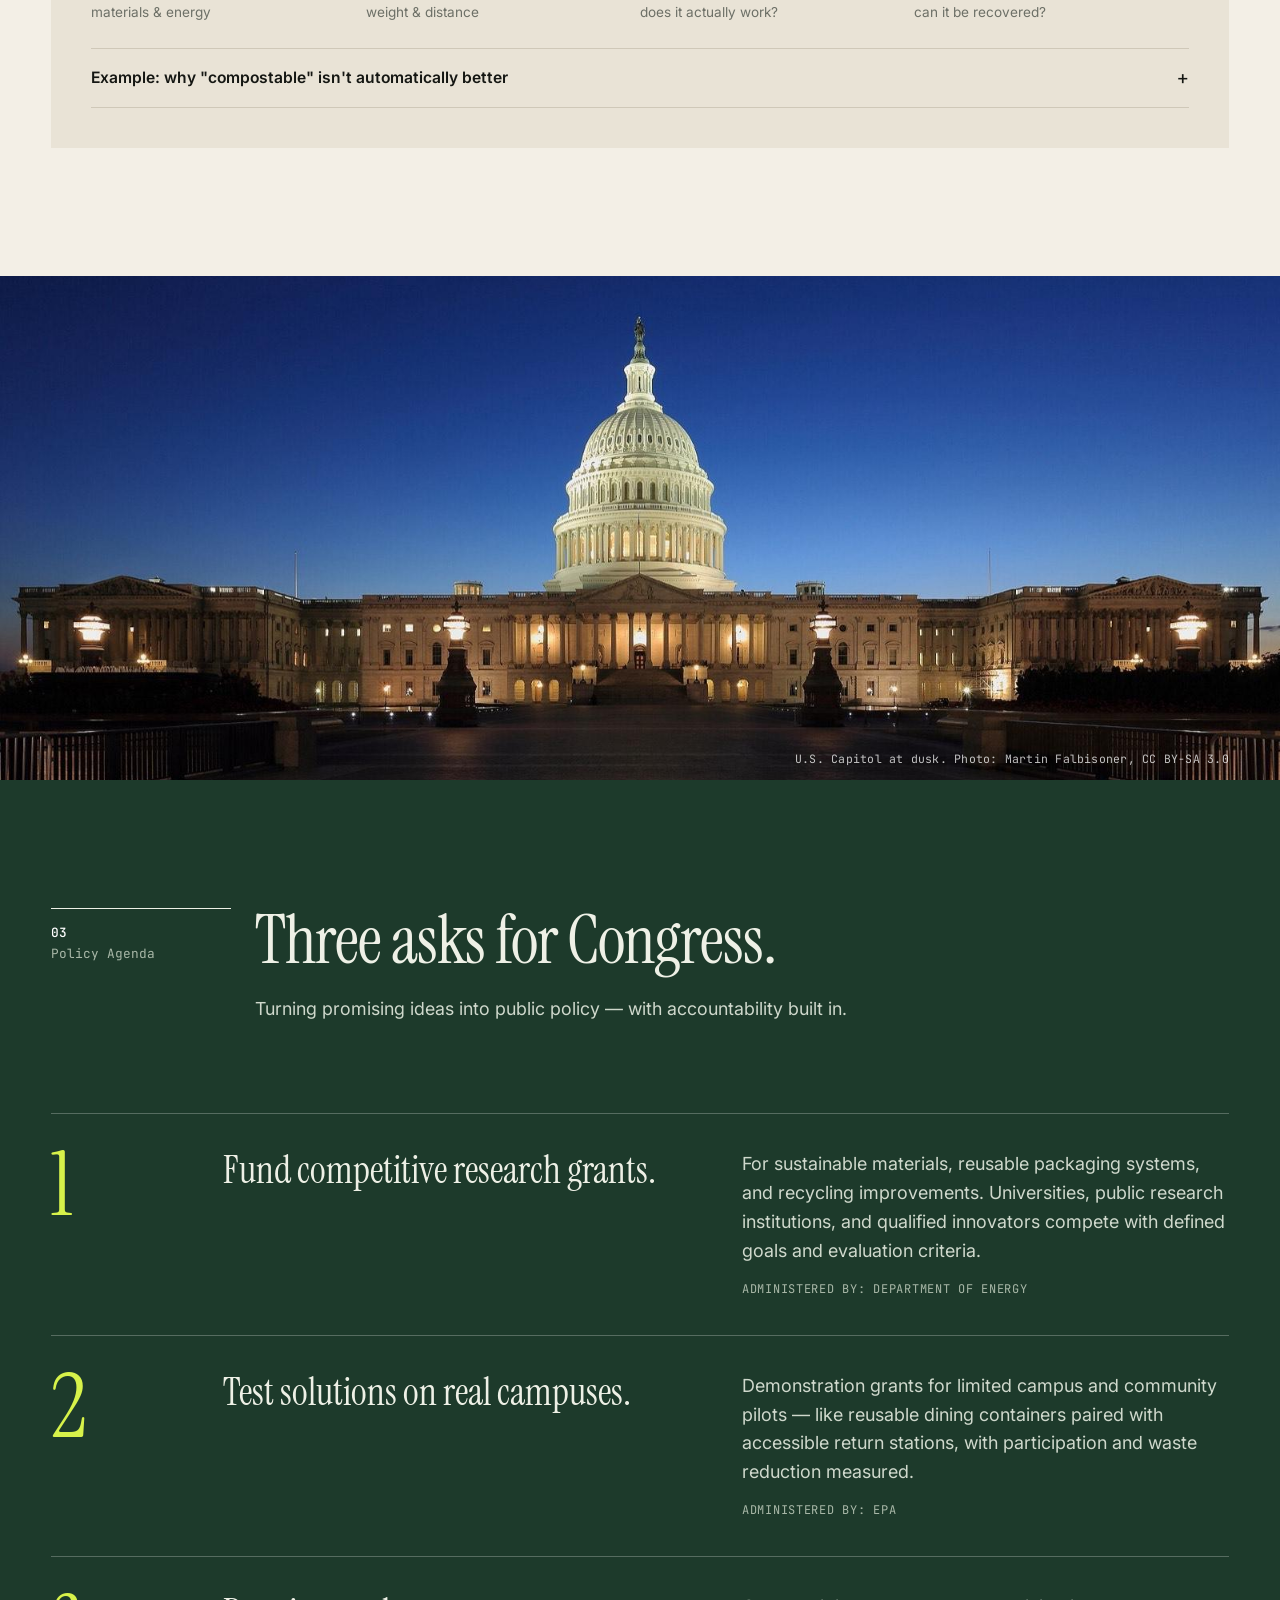
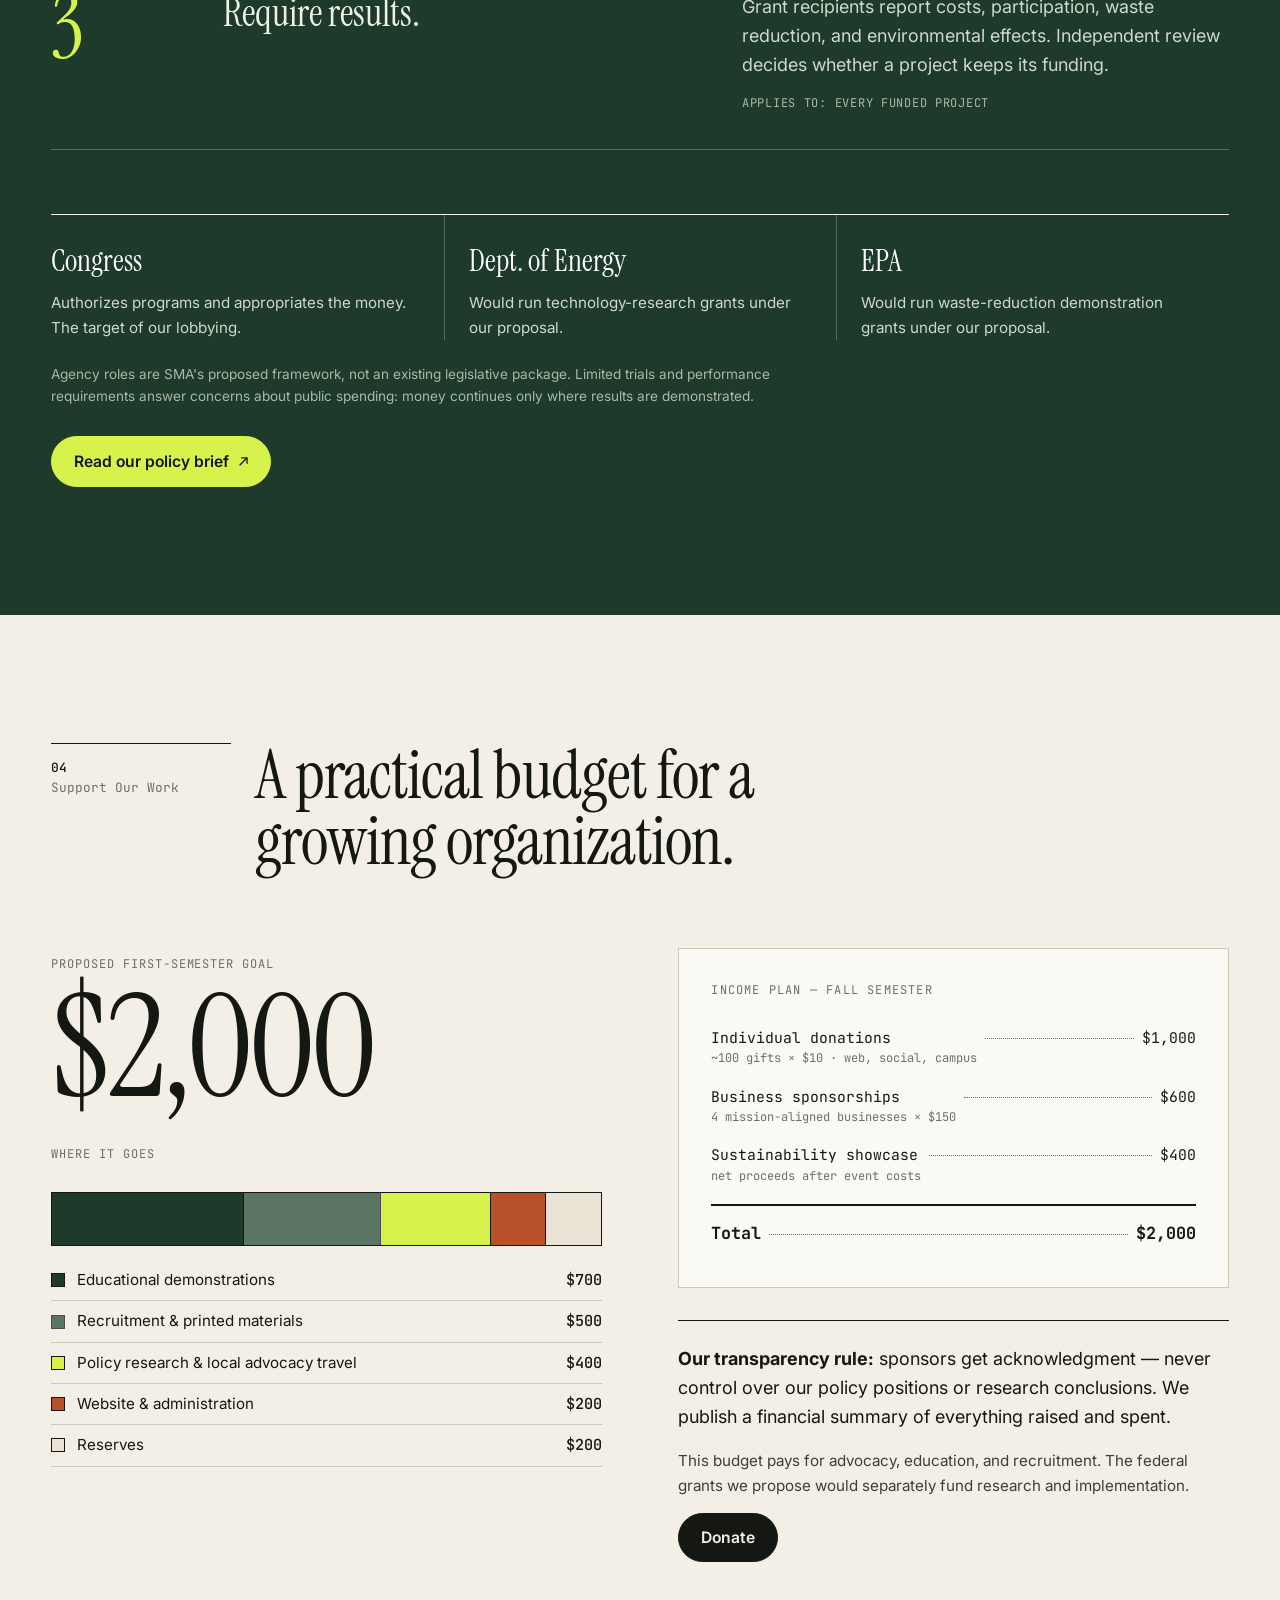
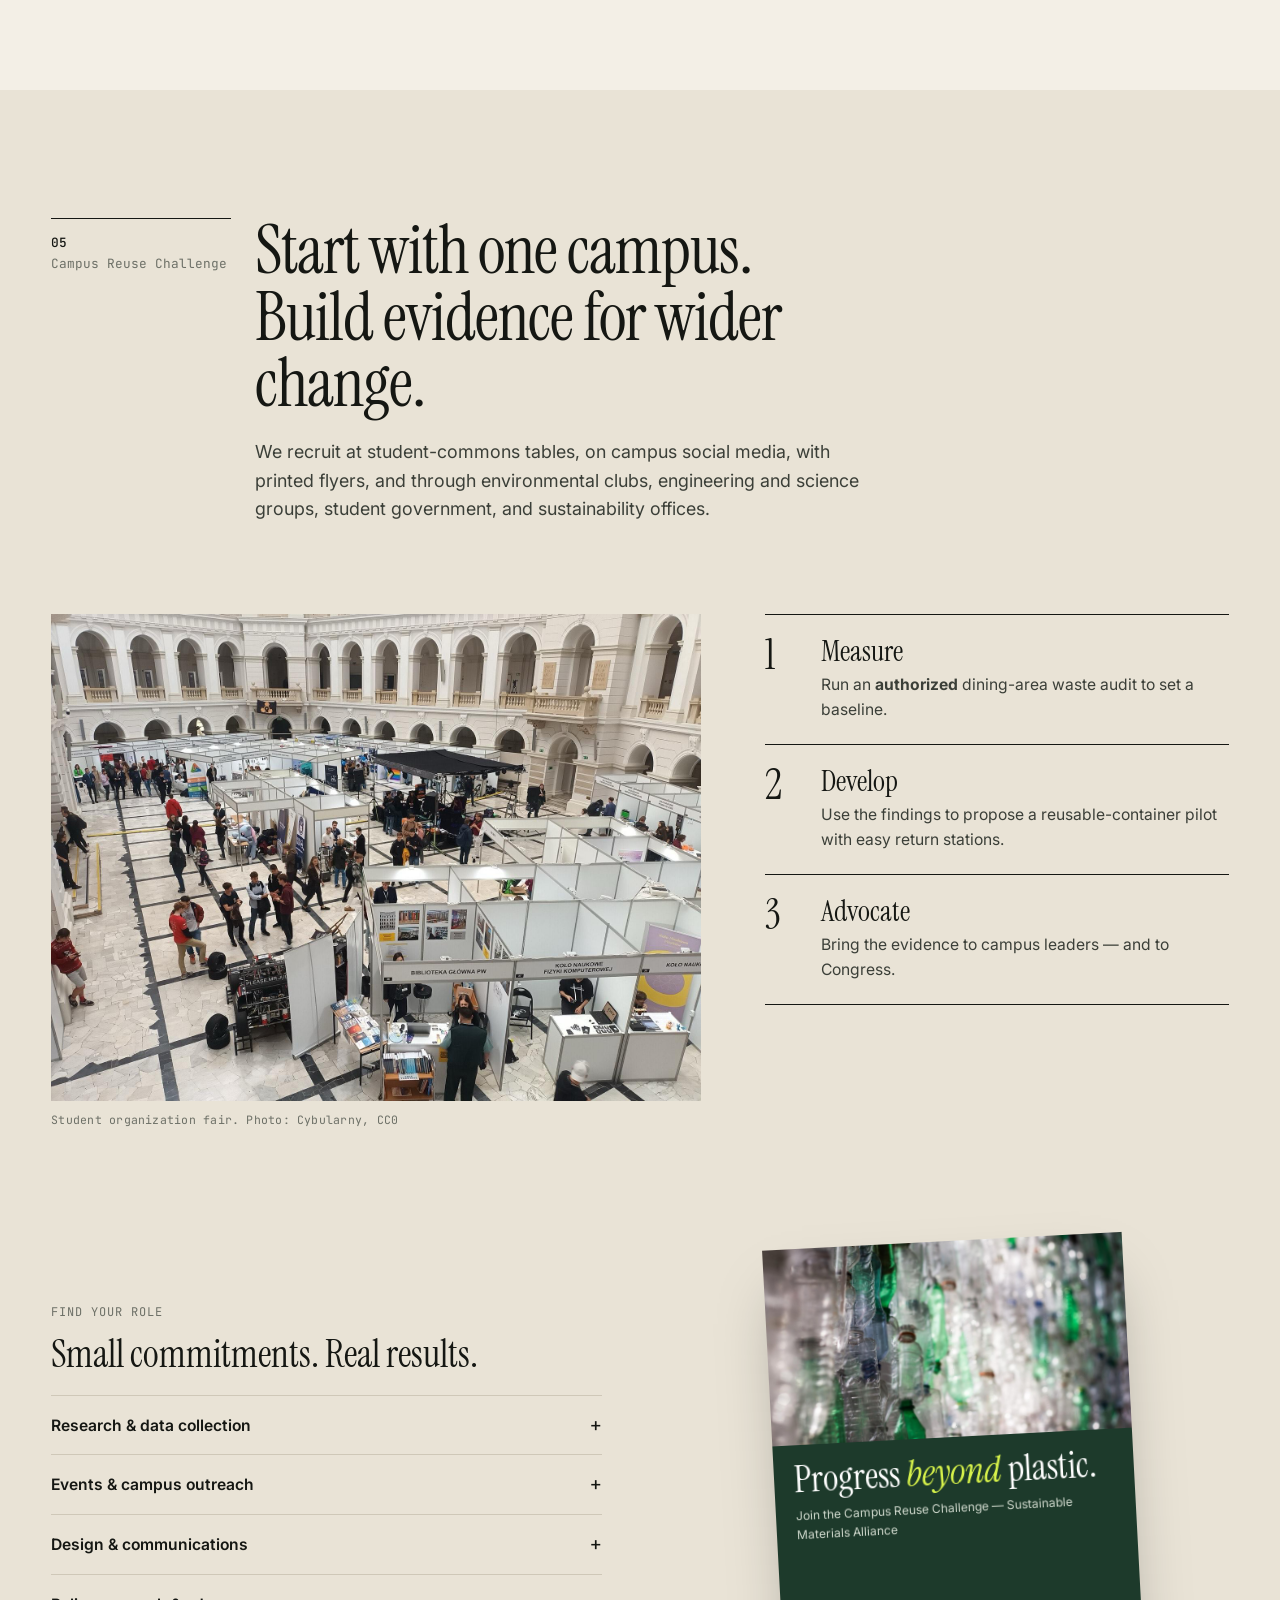
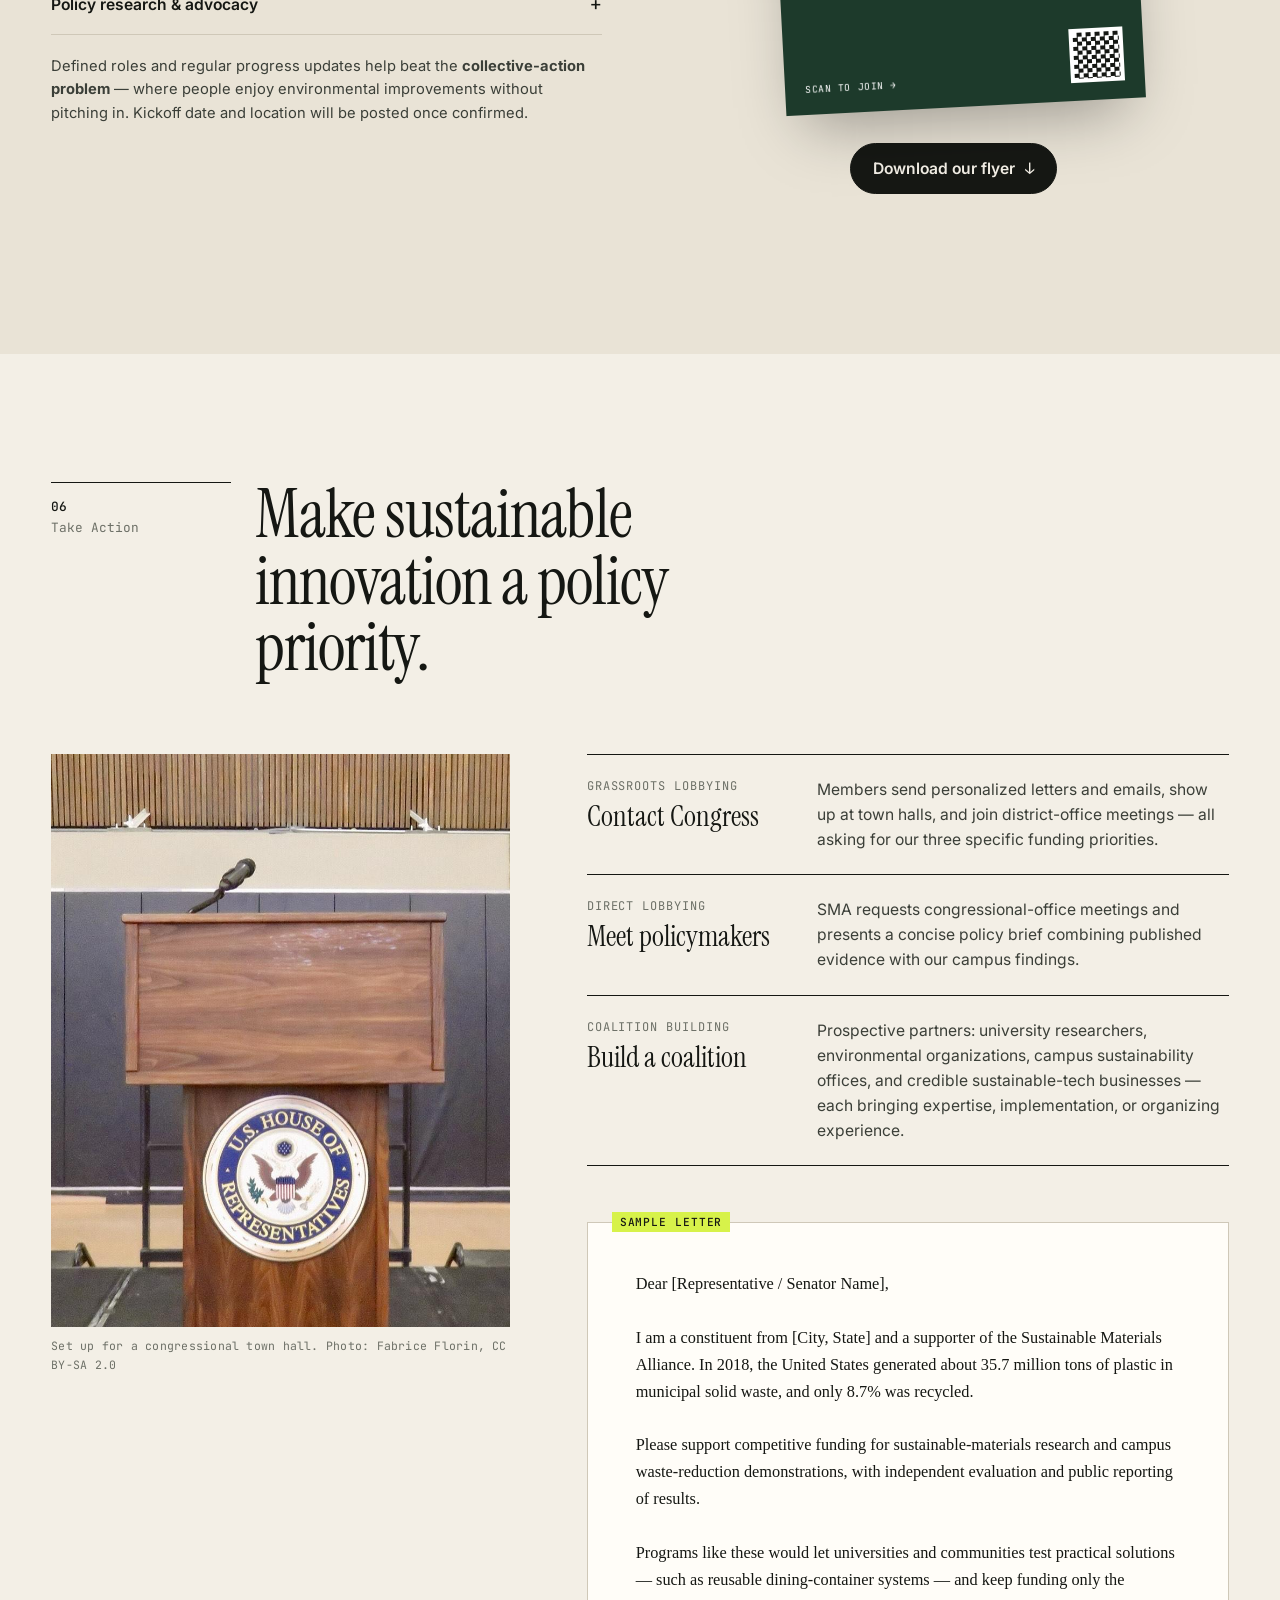
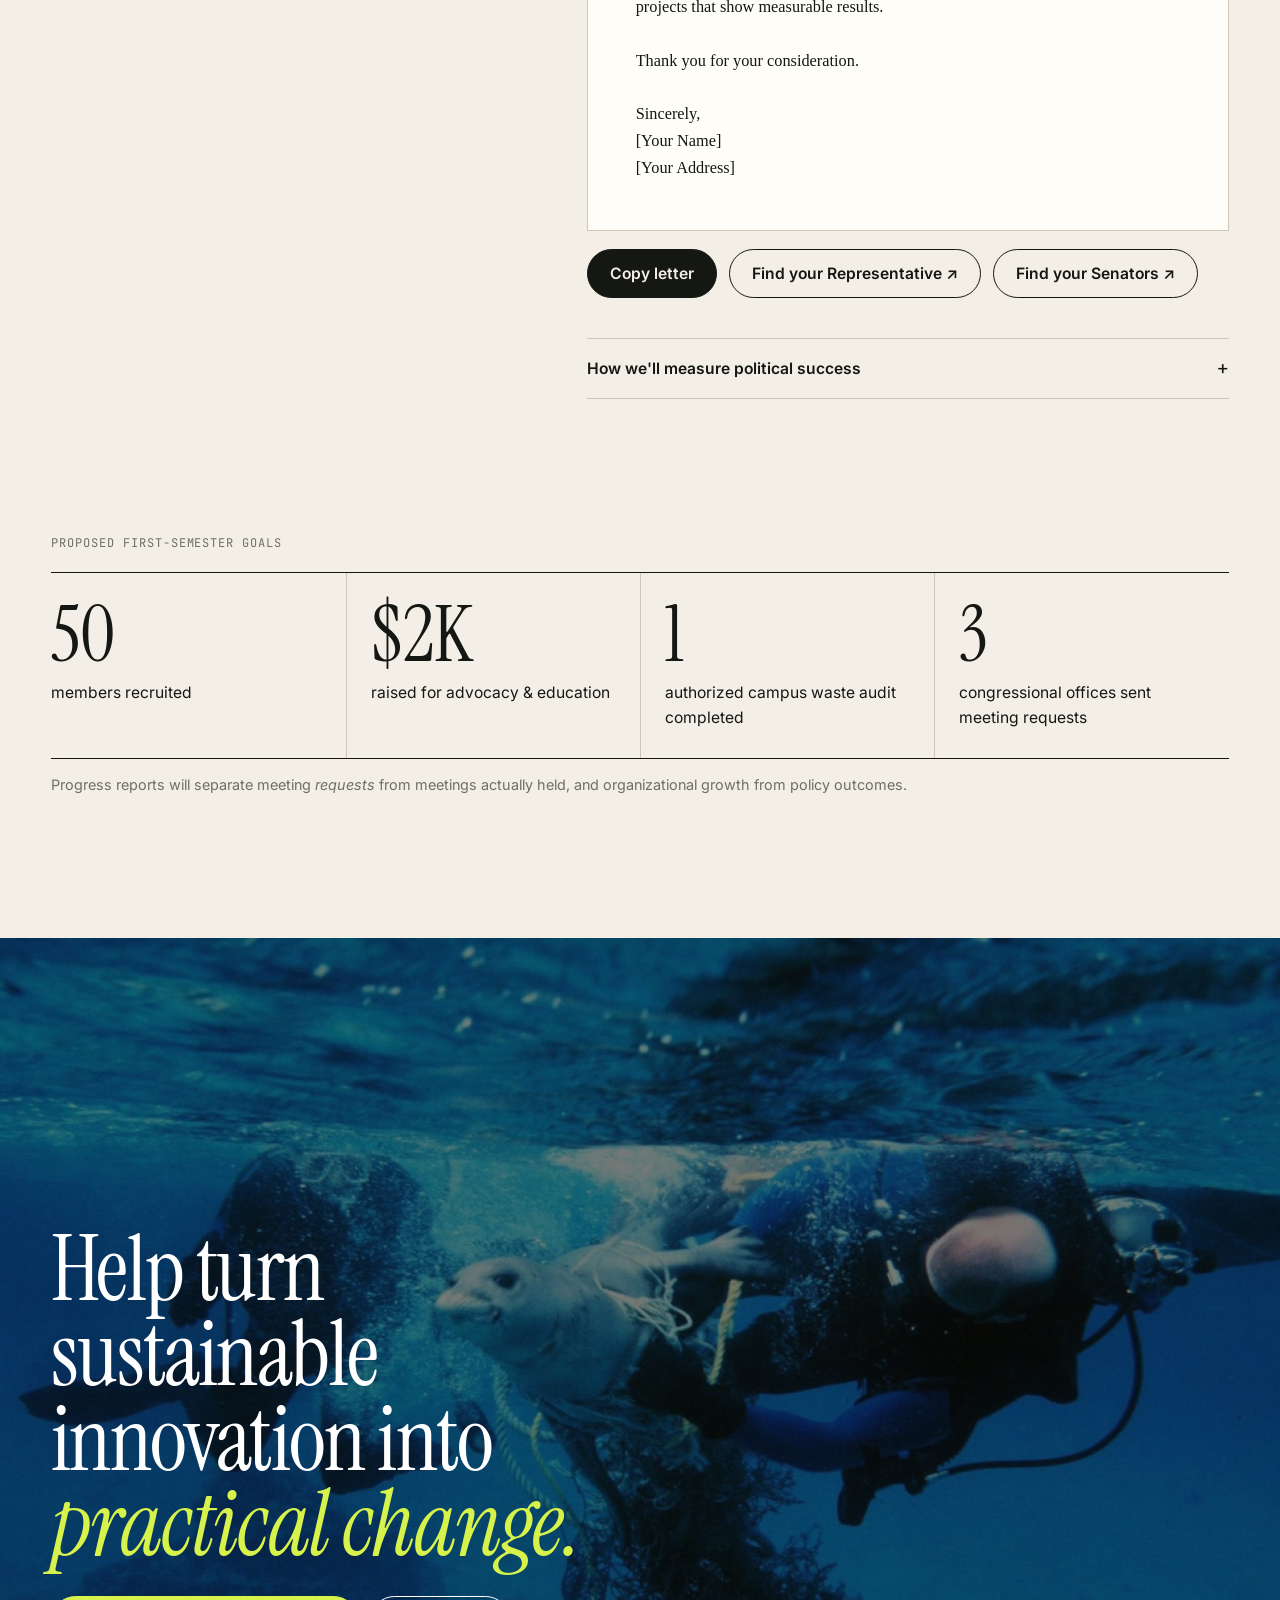
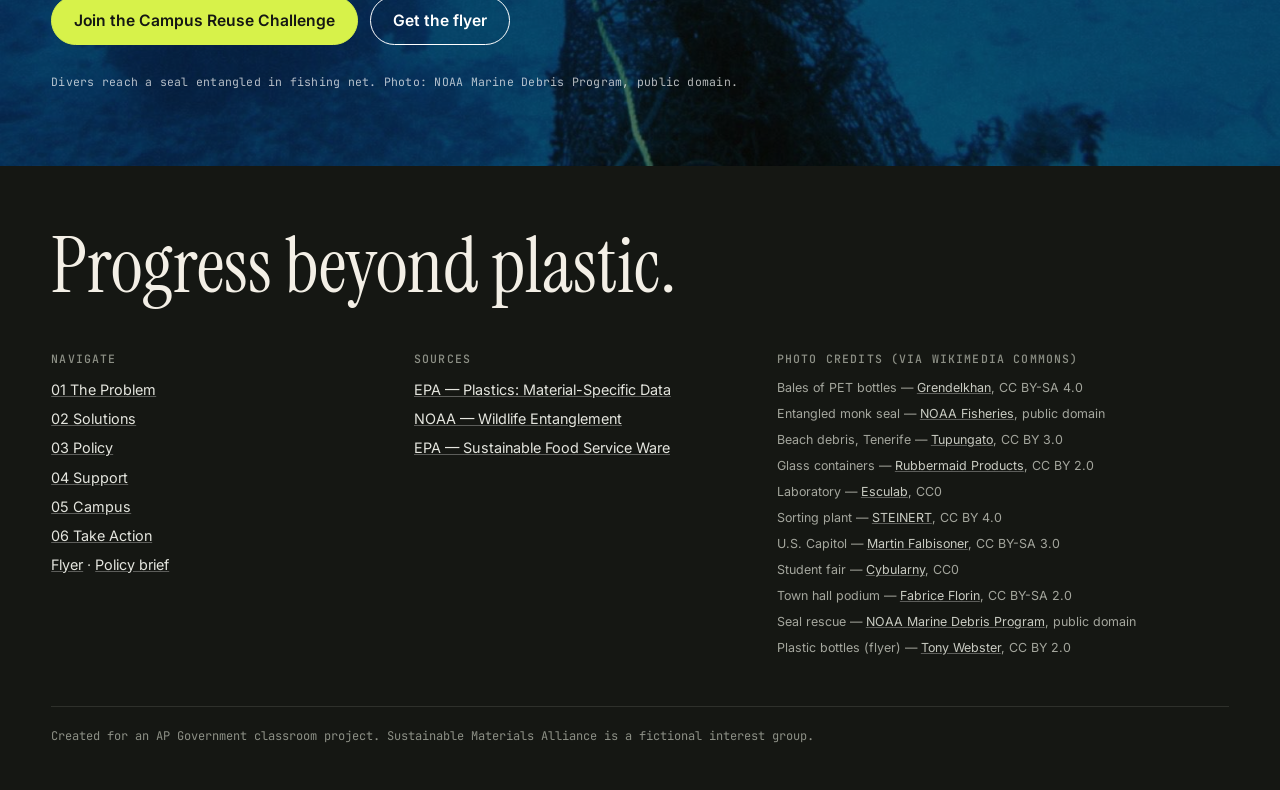
==== commit d2c81c81: "new upd (more images)" ====
--- a/index.html
+++ b/index.html
@@ -7,467 +7,444 @@
   <meta name="description" content="The Sustainable Materials Alliance (SMA) advances sustainable materials, practical reuse systems, and effective recycling technologies through education and public policy.">
   <link rel="preconnect" href="https://fonts.googleapis.com">
   <link rel="preconnect" href="https://fonts.gstatic.com" crossorigin>
-  <link href="https://fonts.googleapis.com/css2?family=Inter:wght@400;600;700;800&display=swap" rel="stylesheet">
+  <link href="https://fonts.googleapis.com/css2?family=Instrument+Serif:ital@0;1&family=Inter:wght@400;500;600;700&family=JetBrains+Mono:wght@400;500&display=swap" rel="stylesheet">
   <link rel="stylesheet" href="styles.css">
-  <link rel="icon" href="data:image/svg+xml,%3Csvg xmlns='http://www.w3.org/2000/svg' viewBox='0 0 64 64'%3E%3Crect width='64' height='64' rx='14' fill='%230f8b8d'/%3E%3Ctext x='32' y='41' font-family='Arial' font-weight='800' font-size='22' fill='white' text-anchor='middle'%3ESMA%3C/text%3E%3C/svg%3E">
+  <link rel="icon" href="data:image/svg+xml,%3Csvg xmlns='http://www.w3.org/2000/svg' viewBox='0 0 64 64'%3E%3Crect width='64' height='64' fill='%231d3a2b'/%3E%3Ccircle cx='46' cy='18' r='8' fill='%23d7f24a'/%3E%3Ctext x='10' y='50' font-family='Georgia' font-size='30' fill='white'%3ES%3C/text%3E%3C/svg%3E">
 </head>
 <body>
 
-<!-- ================= NAV ================= -->
-<nav class="nav" aria-label="Main">
-  <div class="container">
-    <a href="#top" class="brand" aria-label="Back to top">
-      <span class="brand-mark">SMA</span>
-      <span class="brand-name">Sustainable Materials Alliance</span>
-    </a>
-    <button class="nav-toggle" aria-label="Open menu" aria-expanded="false">☰</button>
-    <ul class="nav-links">
-      <li><a href="#problem">The Problem</a></li>
-      <li><a href="#solutions">Solutions</a></li>
-      <li><a href="#policy">Policy</a></li>
-      <li><a href="#support">Support</a></li>
-      <li><a href="#campus">Campus</a></li>
-      <li><a href="#action">Take Action</a></li>
+<nav class="nav" id="nav" aria-label="Main">
+  <a href="#top" class="brand" aria-label="Back to top"><b>SMA</b><span>Sustainable Materials Alliance</span></a>
+  <button class="nav-toggle" aria-expanded="false">Menu</button>
+  <ul class="nav-links">
+    <li><a href="#problem"><i>01</i>Problem</a></li>
+    <li><a href="#solutions"><i>02</i>Solutions</a></li>
+    <li><a href="#policy"><i>03</i>Policy</a></li>
+    <li><a href="#support"><i>04</i>Support</a></li>
+    <li><a href="#campus"><i>05</i>Campus</a></li>
+    <li><a href="#action"><i>06</i>Take Action</a></li>
+  </ul>
+</nav>
+
+<main>
+
+<!-- ============ HERO ============ -->
+<header class="hero" id="top" data-section>
+  <img src="images/bales.jpg" alt="Compressed bales of used plastic bottles stacked at a recycling yard">
+  <p class="caption">Bales of crushed PET bottles awaiting processing.<br>Photo: Grendelkhan, CC BY-SA 4.0</p>
+  <div class="hero-inner">
+    <span class="label" style="color:#d7f24a">Sustainable Materials Alliance · Est. 2026</span>
+    <h1 style="margin-top:18px">Progress<br><em>beyond</em> plastic.</h1>
+    <div class="hero-bottom">
+      <p>We advance sustainable materials, practical reuse systems, and effective recycling technologies — through education and public policy.</p>
+      <div class="btn-row">
+        <a href="#solutions" class="btn">Explore our solutions <span class="arrow">↓</span></a>
+        <a href="#campus" class="btn btn-signal">Join the Campus Reuse Challenge</a>
+      </div>
+    </div>
+  </div>
+</header>
+
+<div class="ticker" aria-hidden="true">
+  <div class="ticker-track">
+    <span><b>35.7M tons</b> of plastic in U.S. municipal solid waste — EPA, 2018</span>
+    <span>Only <b>8.7%</b> was recycled</span>
+    <span>Entanglement harms seals, sea turtles &amp; seabirds — NOAA</span>
+    <span>Our ask: <b>fund research · test on campuses · require results</b></span>
+    <span><b>35.7M tons</b> of plastic in U.S. municipal solid waste — EPA, 2018</span>
+    <span>Only <b>8.7%</b> was recycled</span>
+    <span>Entanglement harms seals, sea turtles &amp; seabirds — NOAA</span>
+    <span>Our ask: <b>fund research · test on campuses · require results</b></span>
+  </div>
+</div>
+
+<!-- ============ MANIFESTO ============ -->
+<section class="manifesto">
+  <div class="wrap manifesto-grid">
+    <p class="reveal">We're a public-interest environmental group that believes the fix for plastic waste is <span class="mark">better technology</span> — and public policy that <em class="serif-i">pays for proof</em>.</p>
+    <ul class="pillars reveal">
+      <li><span class="n">01</span><div><b>Develop better materials</b>Packaging that uses fewer resources and is easier to recover.</div></li>
+      <li><span class="n">02</span><div><b>Make reuse practical</b>Campus and community trials of convenient alternatives.</div></li>
+      <li><span class="n">03</span><div><b>Fund measurable progress</b>Public investment tied to independently evaluated results.</div></li>
     </ul>
   </div>
-</nav>
-
-<main>
-
-<!-- ================= HERO ================= -->
-<section class="hero" id="top">
-  <div class="container">
-    <div class="hero-grid">
-      <div>
-        <p class="hero-tag">Sustainable Materials Alliance</p>
-        <h1>Progress Beyond Plastic</h1>
-        <p class="lead">The Sustainable Materials Alliance advances sustainable materials, practical reuse systems, and effective recycling technologies through education and public policy.</p>
-        <div class="btn-row">
-          <a href="#solutions" class="btn btn-light">Explore Our Solutions</a>
-          <a href="#campus" class="btn btn-outline-light">Join the Campus Reuse Challenge</a>
-        </div>
-      </div>
-      <div class="hero-visual" aria-hidden="true">
-        <!-- Container → return station → research lab -->
-        <svg viewBox="0 0 420 260" width="100%" role="img">
-          <defs>
-            <marker id="arrow" viewBox="0 0 10 10" refX="8" refY="5" markerWidth="7" markerHeight="7" orient="auto">
-              <path d="M0,0 L10,5 L0,10 z" fill="#9fd8c4"/>
-            </marker>
-          </defs>
-          <!-- reusable container -->
-          <g transform="translate(20,70)">
-            <circle cx="50" cy="50" r="50" fill="rgba(255,255,255,0.12)"/>
-            <rect x="22" y="40" width="56" height="34" rx="6" fill="#9fd8c4"/>
-            <rect x="18" y="32" width="64" height="10" rx="4" fill="#ffffff"/>
-            <path d="M40 57 a10 10 0 1 1 20 0" stroke="#0f3d2e" stroke-width="3" fill="none"/>
-            <text x="50" y="125" fill="#ffffff" font-size="14" font-weight="700" text-anchor="middle" font-family="Inter, sans-serif">Reuse</text>
-          </g>
-          <!-- return station -->
-          <g transform="translate(160,70)">
-            <circle cx="50" cy="50" r="50" fill="rgba(255,255,255,0.12)"/>
-            <rect x="26" y="20" width="48" height="62" rx="6" fill="#ffffff"/>
-            <rect x="34" y="30" width="32" height="10" rx="2" fill="#0f8b8d"/>
-            <rect x="34" y="48" width="32" height="24" rx="3" fill="#0f3d2e"/>
-            <path d="M44 60 h12 M50 54 v12" stroke="#9fd8c4" stroke-width="3"/>
-            <text x="50" y="125" fill="#ffffff" font-size="14" font-weight="700" text-anchor="middle" font-family="Inter, sans-serif">Return</text>
-          </g>
-          <!-- research lab -->
-          <g transform="translate(300,70)">
-            <circle cx="50" cy="50" r="50" fill="rgba(255,255,255,0.12)"/>
-            <path d="M42 22 h16 M45 22 v22 L30 74 a6 6 0 0 0 5 8 h30 a6 6 0 0 0 5 -8 L55 44 V22" fill="#ffffff" stroke="#ffffff" stroke-width="2" stroke-linejoin="round"/>
-            <path d="M36 66 h28 l4 8 a4 4 0 0 1 -4 5 H36 a4 4 0 0 1 -4 -5 z" fill="#0f8b8d"/>
-            <text x="50" y="125" fill="#ffffff" font-size="14" font-weight="700" text-anchor="middle" font-family="Inter, sans-serif">Research</text>
-          </g>
-          <line x1="124" y1="120" x2="156" y2="120" stroke="#9fd8c4" stroke-width="3" marker-end="url(#arrow)"/>
-          <line x1="264" y1="120" x2="296" y2="120" stroke="#9fd8c4" stroke-width="3" marker-end="url(#arrow)"/>
-          <path d="M350 60 C 330 0, 90 0, 70 60" stroke="#9fd8c4" stroke-width="2" stroke-dasharray="6 6" fill="none" marker-end="url(#arrow)"/>
-          <text x="210" y="24" fill="#d6e8df" font-size="12" text-anchor="middle" font-family="Inter, sans-serif">evidence improves the next design</text>
-        </svg>
-      </div>
-    </div>
-
-    <div class="approach grid-3">
-      <div class="card reveal">
-        <div class="icon"><svg width="24" height="24" viewBox="0 0 24 24" fill="none" stroke="currentColor" stroke-width="2"><path d="M9 3h6M10 3v6L4 19a2 2 0 0 0 2 3h12a2 2 0 0 0 2-3L14 9V3"/></svg></div>
-        <h3>Develop better materials</h3>
-        <p>Support research into packaging that uses fewer resources and is easier to recover.</p>
-      </div>
-      <div class="card reveal">
-        <div class="icon"><svg width="24" height="24" viewBox="0 0 24 24" fill="none" stroke="currentColor" stroke-width="2"><path d="M4 12a8 8 0 0 1 14-5.3M20 12a8 8 0 0 1-14 5.3"/><path d="M18 3v4h-4M6 21v-4h4"/></svg></div>
-        <h3>Make reuse practical</h3>
-        <p>Help campuses and communities test convenient alternatives to disposable products.</p>
-      </div>
-      <div class="card reveal">
-        <div class="icon"><svg width="24" height="24" viewBox="0 0 24 24" fill="none" stroke="currentColor" stroke-width="2"><path d="M3 3v18h18"/><path d="M7 15l4-4 3 3 5-6"/></svg></div>
-        <h3>Fund measurable progress</h3>
-        <p>Advocate public investment tied to independently evaluated results.</p>
-      </div>
-    </div>
-
-    <div class="who reveal">
-      <strong>Who we are:</strong> SMA is a <strong>public-interest environmental interest group with a technology focus</strong>. We believe sustainable technologies become more effective when public policy supports their development, testing, and adoption.
-    </div>
-  </div>
-</section>
-
-<!-- ================= PROBLEM ================= -->
-<section id="problem">
-  <div class="container">
-    <span class="eyebrow">The Problem</span>
-    <h2>Everyday convenience creates a lasting waste challenge</h2>
-    <p class="lead">Dining containers, drink bottles, utensils, and delivery packaging are used for minutes — and then become a waste problem that someone else has to handle.</p>
-
-    <div class="stat-block">
-      <div class="reveal">
-        <div class="big-stat">35.7M <small>tons</small></div>
-        <p style="margin-top:10px">of plastic in U.S. municipal solid waste in 2018. <strong>Only 8.7% was recycled.</strong></p>
-        <span class="source-tag">Source: U.S. EPA, 2018 data</span>
-        <details>
-          <summary>What does this statistic measure?</summary>
-          <p>These are EPA's most recent national figures for plastics in <em>municipal solid waste</em> — the trash and recycling from homes, schools, and businesses. They are historical (2018) numbers, not a measurement of all plastic production or of today's recycling rate. Plastic that wasn't recycled was mostly landfilled or burned for energy; it did not all enter the environment.</p>
-          <p><a href="https://www.epa.gov/facts-and-figures-about-materials-waste-and-recycling/plastics-material-specific-data" target="_blank" rel="noopener">View EPA's plastics data ↗</a></p>
-        </details>
-      </div>
-      <div class="reveal">
-        <p class="waffle-caption">U.S. plastic municipal solid waste, 2018 — each square = 1%</p>
-        <div class="waffle" id="waffle" role="img" aria-label="Roughly 9 out of 100 squares highlighted: about 9 percent recycled, 91 percent not recycled"></div>
-        <div class="legend">
-          <span><i style="background:var(--teal)"></i>Recycled (~9%)</span>
-          <span><i style="background:#c9d3ce"></i>Not recycled (~91%)</span>
-        </div>
-      </div>
-    </div>
-
-    <div class="grid-2" style="margin-top:48px">
-      <div class="card reveal">
-        <div class="icon"><svg width="24" height="24" viewBox="0 0 24 24" fill="none" stroke="currentColor" stroke-width="2"><path d="M2 12c3-4 6-4 9 0s6 4 9 0"/><path d="M2 18c3-4 6-4 9 0s6 4 9 0"/><path d="M2 6c3-4 6-4 9 0s6 4 9 0"/></svg></div>
-        <h3>Harm to wildlife</h3>
-        <p>NOAA reports that plastic bags, packing bands, six-pack rings, and other marine debris can entangle animals — restricting movement and feeding and potentially causing injury or death.</p>
-        <p><a href="https://marinedebris.noaa.gov/why-marine-debris-problem/wildlife-entanglement-and-ghost-fishing" target="_blank" rel="noopener">NOAA Marine Debris Program ↗</a></p>
-      </div>
-      <div class="card reveal">
-        <div class="icon"><svg width="24" height="24" viewBox="0 0 24 24" fill="none" stroke="currentColor" stroke-width="2"><path d="M3 10l9-6 9 6"/><path d="M5 10v9h14v-9"/><path d="M9 19v-5h6v5"/></svg></div>
-        <h3>It's on our campus, too</h3>
-        <p>Disposable dining containers, beverage bottles, utensils, and delivery packaging connect this national issue to everyday student life — and campus dining and purchasing decisions are a place to test real alternatives.</p>
-      </div>
-    </div>
-
-    <div class="gov-panel reveal">
-      <span class="eyebrow" style="color:#9fd8c4">AP Gov connection</span>
-      <h3>Why government has a role</h3>
-      <p>Plastic pollution is a <span class="term">negative externality</span>: its costs extend beyond a product's buyer and seller, falling on communities and ecosystems. Public policy can support research, shared infrastructure, and environmental protection that individual consumers or businesses may not fully finance.</p>
-      <details>
-        <summary>So what does SMA want?</summary>
-        <p>A combination of <strong>research support</strong>, <strong>practical demonstration projects</strong>, and <strong>public accountability for results</strong> — with a priority on preventing waste, since less disposal means less material to collect, process, or clean up.</p>
-      </details>
-    </div>
-  </div>
-</section>
-
-<!-- ================= SOLUTIONS ================= -->
-<section id="solutions">
-  <div class="container">
-    <span class="eyebrow">Our Solutions</span>
-    <h2>Better design. Practical reuse. Effective recovery.</h2>
-    <p class="lead">We support technologies based on performance, not marketing claims. Each solution has to prove itself with measurable results.</p>
-
-    <div class="grid-3" style="margin-top:32px">
-      <div class="card reveal">
-        <div class="icon"><svg width="24" height="24" viewBox="0 0 24 24" fill="none" stroke="currentColor" stroke-width="2"><rect x="4" y="9" width="16" height="10" rx="2"/><path d="M3 9h18"/></svg></div>
-        <h3>Reusable dining systems</h3>
-        <p>Durable containers circulate through distribution, convenient return stations, washing, and repeated use.</p>
-        <details>
-          <summary>Measures of success</summary>
-          <p>Return rates, completed reuse cycles, washing requirements, operating costs, and disposable containers avoided.</p>
-        </details>
-      </div>
-      <div class="card reveal">
-        <div class="icon"><svg width="24" height="24" viewBox="0 0 24 24" fill="none" stroke="currentColor" stroke-width="2"><path d="M12 3l8 4.5v9L12 21l-8-4.5v-9z"/><path d="M12 12l8-4.5M12 12v9M12 12L4 7.5"/></svg></div>
-        <h3>Improved material design</h3>
-        <p>Packaging that uses less material or is designed for easier recovery after use — while staying affordable and practical.</p>
-        <details>
-          <summary>Measures of success</summary>
-          <p>Performance, durability, affordability, environmental effects, and compatibility with local collection and processing infrastructure.</p>
-        </details>
-      </div>
-      <div class="card reveal">
-        <div class="icon"><svg width="24" height="24" viewBox="0 0 24 24" fill="none" stroke="currentColor" stroke-width="2"><path d="M7 19H4l3-5M17 19h3l-3-5M12 4l-2 3.5M12 4l2 3.5"/><path d="M7 19h10M5.5 14L10 7.5M18.5 14L14 7.5"/></svg></div>
-        <h3>Recycling improvements</h3>
-        <p>Better sorting and processing technologies that recover useful materials from collected waste.</p>
-        <details>
-          <summary>Measures of success</summary>
-          <p>Material recovered, contamination levels, energy requirements, and cost — supported only when independent evidence shows improved recovery at reasonable cost.</p>
-        </details>
-      </div>
-    </div>
-
-    <div class="callout reveal">
-      <h3>How SMA evaluates a solution</h3>
-      <p>Before endorsing a technology, we look at its <strong>whole life cycle</strong>: production → transportation → use → disposal. An alternative only earns our support if it produces an overall environmental benefit.</p>
-      <details>
-        <summary>Example: "compostable" plastic</summary>
-        <p>Commercially compostable plastic only breaks down in a commercial or industrial composting facility — not in a backyard bin or a landfill. EPA advises choosing it only where a local composting program actually accepts it. So SMA supports compostable packaging <strong>only where the right collection and processing exist</strong>.</p>
-        <p><a href="https://www.epa.gov/greenerproducts/identifying-sustainable-food-service-and-food-service-ware" target="_blank" rel="noopener">EPA guidance on food service ware ↗</a></p>
-      </details>
-    </div>
-  </div>
-</section>
-
-<!-- ================= POLICY ================= -->
-<section id="policy">
-  <div class="container">
-    <span class="eyebrow">Our Policy Agenda</span>
-    <h2>Turning promising ideas into public policy</h2>
-    <p class="lead">Three specific requests we bring to Congress.</p>
-
-    <div class="grid-3" style="margin-top:32px">
-      <div class="card reveal">
-        <span class="card-num">1</span>
-        <h3>Fund research</h3>
-        <p>Congress authorizes and funds <strong>competitive grants</strong> for sustainable materials, reuse systems, and effective recycling technologies. Universities, public research institutions, and qualified innovators compete with defined goals.</p>
-      </div>
-      <div class="card reveal">
-        <span class="card-num">2</span>
-        <h3>Test solutions in communities</h3>
-        <p><strong>Demonstration grants</strong> help campuses and communities test projects under real conditions — like reusable dining containers paired with accessible return stations.</p>
-      </div>
-      <div class="card reveal">
-        <span class="card-num">3</span>
-        <h3>Require results</h3>
-        <p>Funded projects report <strong>costs, participation, waste reduction, and environmental effects</strong>. Independent evaluation decides whether projects keep receiving support.</p>
-      </div>
-    </div>
-
-    <div class="card roles reveal">
-      <h3>Who makes these decisions?</h3>
-      <div class="grid-3" style="margin-top:16px">
-        <div class="role"><span class="role-badge">Congress</span><p>Authorizes programs and appropriates the funding — the target of our lobbying.</p></div>
-        <div class="role"><span class="role-badge">DOE</span><p>Department of Energy would administer technology-research grants.</p></div>
-        <div class="role"><span class="role-badge">EPA</span><p>Would administer waste-reduction demonstration grants.</p></div>
-      </div>
-      <p class="label-note" style="margin-top:14px">Agency assignments are SMA's proposed framework, not an existing legislative package. Limited trials and performance requirements address concerns about public spending.</p>
-    </div>
-
-    <div class="btn-row">
-      <a href="policy-brief.html" target="_blank" class="btn btn-primary">Read Our Policy Brief</a>
-    </div>
-  </div>
-</section>
-
-<!-- ================= SUPPORT ================= -->
-<section id="support">
-  <div class="container">
-    <span class="eyebrow">Support Our Work</span>
-    <h2>A practical budget for a growing organization</h2>
-
-    <div class="goal-banner reveal">
-      <strong>$2,000</strong>
-      <span>Proposed first-semester fundraising goal</span>
-    </div>
-
-    <div class="grid-2">
-      <div class="card reveal">
-        <h3>Where the money comes from</h3>
-        <div class="bar-list" data-total="2000">
-          <div class="bar-row">
-            <span>Individual donations <br><small style="color:var(--muted)">~100 gifts averaging $10 via website, social media &amp; campus outreach</small></span>
-            <span class="amount">$1,000</span>
-            <div class="bar-track"><div class="bar-fill" data-value="1000"></div></div>
-          </div>
-          <div class="bar-row">
-            <span>Business sponsorships <br><small style="color:var(--muted)">4 mission-aligned businesses × $150</small></span>
-            <span class="amount">$600</span>
-            <div class="bar-track"><div class="bar-fill" data-value="600"></div></div>
-          </div>
-          <div class="bar-row">
-            <span>Campus sustainability showcase <br><small style="color:var(--muted)">net proceeds after event expenses</small></span>
-            <span class="amount">$400</span>
-            <div class="bar-track"><div class="bar-fill" data-value="400"></div></div>
-          </div>
-        </div>
-      </div>
-
-      <div class="card reveal">
-        <h3>How we'd spend it</h3>
-        <details open>
-          <summary>View the budget</summary>
-          <div class="bar-list" data-total="2000">
-            <div class="bar-row"><span>Educational demonstrations</span><span class="amount">$700</span><div class="bar-track"><div class="bar-fill alt" data-value="700"></div></div></div>
-            <div class="bar-row"><span>Recruitment &amp; printed materials</span><span class="amount">$500</span><div class="bar-track"><div class="bar-fill alt" data-value="500"></div></div></div>
-            <div class="bar-row"><span>Policy research &amp; local advocacy travel</span><span class="amount">$400</span><div class="bar-track"><div class="bar-fill alt" data-value="400"></div></div></div>
-            <div class="bar-row"><span>Website &amp; administration</span><span class="amount">$200</span><div class="bar-track"><div class="bar-fill alt" data-value="200"></div></div></div>
-            <div class="bar-row"><span>Reserves</span><span class="amount">$200</span><div class="bar-track"><div class="bar-fill alt" data-value="200"></div></div></div>
+</section>
+
+<!-- ============ 01 PROBLEM ============ -->
+<section class="section" id="problem" data-section>
+  <div class="wrap">
+    <div class="section-head">
+      <div class="num"><b>01</b>The Problem</div>
+      <div>
+        <h2 class="h-lg">Everyday convenience creates a lasting waste challenge.</h2>
+      </div>
+    </div>
+
+    <div class="problem-grid">
+      <div class="stat-sticky reveal">
+        <span class="label">U.S. plastic in municipal solid waste, 2018</span>
+        <div class="stat-num" style="margin-top:14px">8.7<sup>%</sup></div>
+        <p class="stat-sub">recycled — out of <strong>35.7 million tons</strong> generated.</p>
+        <div class="waffle" id="waffle" role="img" aria-label="100 squares, 9 filled: about 9 percent recycled"></div>
+        <div class="waffle-key label"><span><i style="background:var(--ink)"></i>Recycled</span><span><i style="background:var(--rule)"></i>Not recycled</span></div>
+        <details style="margin-top:24px">
+          <summary>What this number measures</summary>
+          <div class="det-body">
+            <p>EPA's most recent national figures for plastic in <em>municipal solid waste</em> — trash and recycling from homes, schools, and businesses. They're historical (2018), not a measure of all plastic production or today's recycling rate. Most non-recycled plastic was landfilled or burned for energy; it didn't all reach the environment.</p>
+            <a href="https://www.epa.gov/facts-and-figures-about-materials-waste-and-recycling/plastics-material-specific-data" target="_blank" rel="noopener">EPA plastics data ↗</a>
           </div>
         </details>
       </div>
-    </div>
-
-    <div class="callout reveal">
-      <h3>Our transparency commitment</h3>
-      <p>Sponsors receive acknowledgment — <strong>never control</strong> over SMA's policy positions or research conclusions. We'll publish a financial summary of fundraising totals, sponsorships, and spending. This budget funds advocacy, education, and recruitment; the federal grants we propose would separately fund research and implementation.</p>
-      <div class="btn-row" style="margin-top:8px">
-        <button class="btn btn-primary" id="donate-demo" type="button">Donate (demo)</button>
-      </div>
-      <p class="demo-note" id="donate-msg" hidden>Classroom demonstration only — this site does not collect payments or personal information.</p>
-    </div>
-  </div>
-</section>
-
-<!-- ================= CAMPUS ================= -->
-<section id="campus">
-  <div class="container">
-    <span class="eyebrow">The Campus Reuse Challenge</span>
-    <h2>Start with one campus. Build evidence for wider change.</h2>
-    <p class="lead">We recruit through student-commons tables, campus social media, printed flyers, and partnerships with environmental clubs, engineering and science organizations, student government, and campus sustainability offices.</p>
-
-    <div class="steps">
-      <div class="card step reveal">
-        <h3>Measure</h3>
-        <p>Conduct an <strong>authorized</strong> dining-area waste audit to establish a baseline of campus plastic use.</p>
-      </div>
-      <div class="card step reveal">
-        <h3>Develop</h3>
-        <p>Use the findings to propose a reusable-container pilot with accessible return stations.</p>
-      </div>
-      <div class="card step reveal">
-        <h3>Advocate</h3>
-        <p>Share results with campus leaders and use the evidence to support our policy requests to Congress.</p>
-      </div>
-    </div>
-
-    <h3 style="margin-top:48px">Find your role</h3>
-    <div class="grid-4 roles-grid">
-      <div class="card reveal">
-        <strong>Research &amp; data</strong>
-        <details><summary>Details</summary><p>Help run the waste audit, count containers, and track reuse data.</p></details>
-      </div>
-      <div class="card reveal">
-        <strong>Events &amp; outreach</strong>
-        <details><summary>Details</summary><p>Staff the commons table, plan the kickoff meeting and sustainability showcase.</p></details>
-      </div>
-      <div class="card reveal">
-        <strong>Design &amp; comms</strong>
-        <details><summary>Details</summary><p>Create flyers, social posts, and educational displays.</p></details>
-      </div>
-      <div class="card reveal">
-        <strong>Policy &amp; advocacy</strong>
-        <details><summary>Details</summary><p>Draft letters, prepare for congressional-office meetings, and attend town halls.</p></details>
-      </div>
-    </div>
-
-    <p class="label-note" style="margin-top:16px">Manageable commitments and regular progress updates help overcome the <strong>collective-action problem</strong> — where people benefit from environmental improvements without contributing to the effort. Kickoff date and location will be posted once confirmed.</p>
-
-    <div class="flyer-preview reveal">
-      <div>
-        <h3>Get the flyer</h3>
-        <p style="margin:0">Our recruitment flyer includes the mission, the Campus Reuse Challenge invitation, and a QR code that opens this page.</p>
-      </div>
-      <a href="flyer.html" target="_blank" class="btn btn-light">Download Our Flyer</a>
-    </div>
-  </div>
-</section>
-
-<!-- ================= TAKE ACTION ================= -->
-<section id="action">
-  <div class="container">
-    <span class="eyebrow">Take Action</span>
-    <h2>Make sustainable innovation a policy priority</h2>
-    <p class="lead">How membership and public support become political influence.</p>
-
-    <div class="grid-3" style="margin-top:32px">
-      <div class="card reveal">
-        <div class="icon"><svg width="24" height="24" viewBox="0 0 24 24" fill="none" stroke="currentColor" stroke-width="2"><rect x="3" y="5" width="18" height="14" rx="2"/><path d="M3 7l9 6 9-6"/></svg></div>
-        <h3>Contact Congress</h3>
-        <p><strong>Grassroots lobbying:</strong> supporters send personalized letters and emails, attend town halls, and join district-office meetings.</p>
-      </div>
-      <div class="card reveal">
-        <div class="icon"><svg width="24" height="24" viewBox="0 0 24 24" fill="none" stroke="currentColor" stroke-width="2"><circle cx="8" cy="8" r="3"/><circle cx="16" cy="8" r="3"/><path d="M2 20c0-3 3-5 6-5s6 2 6 5M10 20c0-3 3-5 6-5s6 2 6 5"/></svg></div>
-        <h3>Meet with policymakers</h3>
-        <p><strong>Direct lobbying:</strong> SMA requests congressional-office meetings and presents a concise policy brief with published evidence and campus findings.</p>
-      </div>
-      <div class="card reveal">
-        <div class="icon"><svg width="24" height="24" viewBox="0 0 24 24" fill="none" stroke="currentColor" stroke-width="2"><path d="M8 12l3 3 5-6"/><circle cx="12" cy="12" r="9"/></svg></div>
-        <h3>Build a coalition</h3>
-        <p>We seek prospective partners: university researchers, environmental organizations, campus sustainability offices, and credible sustainable-technology businesses.</p>
-      </div>
-    </div>
-
-    <h3 style="margin-top:48px">Sample advocacy letter</h3>
-    <p>Copy it, personalize it, and send it to your representative and senators.</p>
+
+      <div class="problem-body">
+        <figure class="reveal">
+          <img src="images/monkseal.jpg" alt="A Hawaiian monk seal on a beach with derelict fishing net wrapped around its neck">
+          <figcaption class="caption">An endangered Hawaiian monk seal entangled in derelict net. Photo: NOAA Fisheries (Permit #10137), public domain.</figcaption>
+        </figure>
+        <div class="block reveal">
+          <span class="label">Wildlife</span>
+          <h3>It doesn't stay where we throw it.</h3>
+          <p>NOAA documents how plastic bags, packing bands, and other marine debris entangle animals — restricting movement and feeding, and potentially causing injury or death.</p>
+          <a href="https://marinedebris.noaa.gov/why-marine-debris-problem/wildlife-entanglement-and-ghost-fishing" target="_blank" rel="noopener">NOAA Marine Debris Program ↗</a>
+        </div>
+        <div class="block reveal">
+          <span class="label">Campus</span>
+          <h3>It's in our dining halls.</h3>
+          <p>Disposable dining containers, beverage bottles, utensils, and delivery packaging connect this national problem to everyday student life. Campus dining and purchasing decisions are also the perfect place to test what works instead.</p>
+        </div>
+        <div class="block reveal">
+          <span class="label">Priority</span>
+          <h3>Prevention first.</h3>
+          <p>Reducing unnecessary disposal limits the amount of material that needs collection, processing, or cleanup in the first place.</p>
+        </div>
+      </div>
+    </div>
+  </div>
+</section>
+
+<section class="band" aria-label="Why government has a role">
+  <img src="images/beach.jpg" alt="Plastic fragments and debris scattered across a dark volcanic beach">
+  <div class="wrap">
+    <div class="band-quote reveal">
+      <span class="label">AP Gov · Why government has a role</span>
+      <p class="big">Plastic pollution is a <em class="serif-i">negative externality</em> — its costs land on people who never bought the product.</p>
+      <p class="small">Communities and ecosystems pay for waste they didn't create. That's why SMA supports public investment in research, shared infrastructure, and environmental protection that individual consumers and businesses won't fully finance on their own.</p>
+      <p class="caption">Beach debris in Tenerife. Photo: Marek Ślusarczyk (Tupungato), CC BY 3.0</p>
+    </div>
+  </div>
+</section>
+
+<!-- ============ 02 SOLUTIONS ============ -->
+<section class="section" id="solutions" data-section>
+  <div class="wrap">
+    <div class="section-head">
+      <div class="num"><b>02</b>Our Solutions</div>
+      <div>
+        <h2 class="h-lg">Better design. Practical reuse. Effective recovery.</h2>
+        <p class="intro">We back technologies on performance, not marketing claims. Every solution has to prove itself with numbers.</p>
+      </div>
+    </div>
+
+    <div class="solutions">
+      <article class="solution reveal">
+        <div class="sol-img contain"><img src="images/reusable.jpg" alt="Stack of durable glass food containers with red lids"></div>
+        <div>
+          <span class="sol-num">A — Reuse</span>
+          <h3>Reusable dining systems</h3>
+          <p>Durable containers circulate through distribution, convenient return stations, washing, and repeated use — replacing thousands of single-use clamshells.</p>
+          <span class="label">We measure</span>
+          <ul class="chips"><li>Return rate</li><li>Reuse cycles</li><li>Washing needs</li><li>Operating cost</li><li>Disposables avoided</li></ul>
+        </div>
+      </article>
+      <article class="solution reveal">
+        <div class="sol-img"><img src="images/lab.jpg" alt="A scientist working at a computer in a modern laboratory"></div>
+        <div>
+          <span class="sol-num">B — Design</span>
+          <h3>Improved material design</h3>
+          <p>Research into packaging that uses less material or is easier to recover after use — while staying affordable and actually working.</p>
+          <span class="label">We measure</span>
+          <ul class="chips"><li>Performance</li><li>Affordability</li><li>Environmental effects</li><li>Fits local infrastructure</li></ul>
+        </div>
+      </article>
+      <article class="solution reveal">
+        <div class="sol-img"><img src="images/sorting.jpg" alt="Industrial sorting machinery and conveyor belts inside a recycling facility"></div>
+        <div>
+          <span class="sol-num">C — Recovery</span>
+          <h3>Recycling improvements</h3>
+          <p>Better sorting and processing technologies that recover useful materials — supported only when independent evidence shows improved recovery at reasonable cost.</p>
+          <span class="label">We measure</span>
+          <ul class="chips"><li>Material recovered</li><li>Contamination</li><li>Energy use</li><li>Cost</li></ul>
+          <p class="caption">Photos: Rubbermaid Products (CC BY 2.0); Esculab (CC0); STEINERT (CC BY 4.0)</p>
+        </div>
+      </article>
+    </div>
+
+    <div class="lifecycle reveal">
+      <span class="label">How SMA evaluates a solution</span>
+      <h3 class="h-md" style="margin-top:10px">We judge the whole life cycle — not just the label.</h3>
+      <div class="lc-steps">
+        <div>Production<small>materials &amp; energy</small></div>
+        <div>Transportation<small>weight &amp; distance</small></div>
+        <div>Use<small>does it actually work?</small></div>
+        <div>Disposal<small>can it be recovered?</small></div>
+      </div>
+      <details style="margin-top:24px">
+        <summary>Example: why "compostable" isn't automatically better</summary>
+        <div class="det-body">
+          <p>Commercially compostable plastic only breaks down in a commercial or industrial composting facility — not in a backyard bin or a landfill. EPA advises choosing it only where a local composting program actually accepts it. So we support compostable packaging only where that collection and processing exist.</p>
+          <a href="https://www.epa.gov/greenerproducts/identifying-sustainable-food-service-and-food-service-ware" target="_blank" rel="noopener">EPA guidance ↗</a>
+        </div>
+      </details>
+    </div>
+  </div>
+</section>
+
+<!-- ============ 03 POLICY ============ -->
+<div class="policy-hero">
+  <img src="images/capitol.jpg" alt="The United States Capitol lit up at dusk">
+  <p class="caption">U.S. Capitol at dusk. Photo: Martin Falbisoner, CC BY-SA 3.0</p>
+</div>
+<section class="section dark" id="policy" data-section>
+  <div class="wrap">
+    <div class="section-head">
+      <div class="num"><b>03</b>Policy Agenda</div>
+      <div>
+        <h2 class="h-lg">Three asks for Congress.</h2>
+        <p class="intro">Turning promising ideas into public policy — with accountability built in.</p>
+      </div>
+    </div>
+
+    <ol class="asks">
+      <li class="ask reveal">
+        <div class="n">1</div>
+        <h3>Fund competitive research grants.</h3>
+        <div>
+          <p>For sustainable materials, reusable packaging systems, and recycling improvements. Universities, public research institutions, and qualified innovators compete with defined goals and evaluation criteria.</p>
+          <div class="who">Administered by: Department of Energy</div>
+        </div>
+      </li>
+      <li class="ask reveal">
+        <div class="n">2</div>
+        <h3>Test solutions on real campuses.</h3>
+        <div>
+          <p>Demonstration grants for limited campus and community pilots — like reusable dining containers paired with accessible return stations, with participation and waste reduction measured.</p>
+          <div class="who">Administered by: EPA</div>
+        </div>
+      </li>
+      <li class="ask reveal">
+        <div class="n">3</div>
+        <h3>Require results.</h3>
+        <div>
+          <p>Grant recipients report costs, participation, waste reduction, and environmental effects. Independent review decides whether a project keeps its funding.</p>
+          <div class="who">Applies to: every funded project</div>
+        </div>
+      </li>
+    </ol>
+
+    <div class="deciders reveal">
+      <div><b>Congress</b><p>Authorizes programs and appropriates the money. The target of our lobbying.</p></div>
+      <div><b>Dept. of Energy</b><p>Would run technology-research grants under our proposal.</p></div>
+      <div><b>EPA</b><p>Would run waste-reduction demonstration grants under our proposal.</p></div>
+    </div>
+    <p class="fine">Agency roles are SMA's proposed framework, not an existing legislative package. Limited trials and performance requirements answer concerns about public spending: money continues only where results are demonstrated.</p>
+    <div class="btn-row" style="margin-top:28px">
+      <a href="policy-brief.html" target="_blank" class="btn btn-signal">Read our policy brief <span class="arrow">↗</span></a>
+    </div>
+  </div>
+</section>
+
+<!-- ============ 04 SUPPORT ============ -->
+<section class="section" id="support" data-section>
+  <div class="wrap">
+    <div class="section-head">
+      <div class="num"><b>04</b>Support Our Work</div>
+      <div>
+        <h2 class="h-lg">A practical budget for a growing organization.</h2>
+      </div>
+    </div>
+
+    <div class="ledger-grid">
+      <div class="reveal">
+        <span class="label">Proposed first-semester goal</span>
+        <div class="goal-figure" style="margin-top:10px">$2,000</div>
+        <span class="label" style="display:block;margin-top:36px">Where it goes</span>
+        <div class="stack" id="stack" role="img" aria-label="Spending: $700 demonstrations, $500 recruitment, $400 advocacy, $200 website, $200 reserves">
+          <div class="c1" data-value="700"></div><div class="c2" data-value="500"></div><div class="c3" data-value="400"></div><div class="c4" data-value="200"></div><div class="c5" data-value="200"></div>
+        </div>
+        <ul class="stack-key">
+          <li><i class="c1"></i>Educational demonstrations<b>$700</b></li>
+          <li><i class="c2"></i>Recruitment &amp; printed materials<b>$500</b></li>
+          <li><i class="c3"></i>Policy research &amp; local advocacy travel<b>$400</b></li>
+          <li><i class="c4"></i>Website &amp; administration<b>$200</b></li>
+          <li><i class="c5"></i>Reserves<b>$200</b></li>
+        </ul>
+      </div>
+
+      <div class="reveal">
+        <div class="ledger">
+          <h3>Income plan — Fall semester</h3>
+          <div class="row"><span>Individual donations<small>~100 gifts × $10 · web, social, campus</small></span><span class="lead"></span><span>$1,000</span></div>
+          <div class="row"><span>Business sponsorships<small>4 mission-aligned businesses × $150</small></span><span class="lead"></span><span>$600</span></div>
+          <div class="row"><span>Sustainability showcase<small>net proceeds after event costs</small></span><span class="lead"></span><span>$400</span></div>
+          <div class="row total"><span>Total</span><span class="lead"></span><span>$2,000</span></div>
+        </div>
+        <div class="pledge">
+          <p><strong>Our transparency rule:</strong> sponsors get acknowledgment — never control over our policy positions or research conclusions. We publish a financial summary of everything raised and spent.</p>
+          <p style="color:var(--ink-2);font-size:0.95rem">This budget pays for advocacy, education, and recruitment. The federal grants we propose would separately fund research and implementation.</p>
+          <button class="btn btn-ink" id="donate-demo" type="button">Donate</button>
+          <p class="demo-note" id="donate-msg" hidden>Classroom demo only — this site doesn't collect payments or personal information.</p>
+        </div>
+      </div>
+    </div>
+  </div>
+</section>
+
+<!-- ============ 05 CAMPUS ============ -->
+<section class="section" id="campus" data-section style="background:var(--paper-2)">
+  <div class="wrap">
+    <div class="section-head">
+      <div class="num"><b>05</b>Campus Reuse Challenge</div>
+      <div>
+        <h2 class="h-lg">Start with one campus. Build evidence for wider change.</h2>
+        <p class="intro">We recruit at student-commons tables, on campus social media, with printed flyers, and through environmental clubs, engineering and science groups, student government, and sustainability offices.</p>
+      </div>
+    </div>
+
+    <div class="campus-grid">
+      <figure class="campus-photo reveal" style="margin:0">
+        <img src="images/campus.jpg" alt="Overhead view of a busy student organization fair with booths in a university hall">
+        <figcaption class="caption">Student organization fair. Photo: Cybularny, CC0</figcaption>
+      </figure>
+      <ol class="steps reveal">
+        <li><span class="n">1</span><div><h3>Measure</h3><p>Run an <strong>authorized</strong> dining-area waste audit to set a baseline.</p></div></li>
+        <li><span class="n">2</span><div><h3>Develop</h3><p>Use the findings to propose a reusable-container pilot with easy return stations.</p></div></li>
+        <li><span class="n">3</span><div><h3>Advocate</h3><p>Bring the evidence to campus leaders — and to Congress.</p></div></li>
+      </ol>
+    </div>
+
+    <div class="roles-row">
+      <div class="reveal">
+        <span class="label">Find your role</span>
+        <h3 class="h-md" style="margin:10px 0 20px">Small commitments. Real results.</h3>
+        <details><summary>Research &amp; data collection</summary><div class="det-body">Help run the waste audit, count containers, and track reuse data.</div></details>
+        <details><summary>Events &amp; campus outreach</summary><div class="det-body">Staff the commons table and plan the kickoff meeting and sustainability showcase.</div></details>
+        <details><summary>Design &amp; communications</summary><div class="det-body">Create flyers, social posts, and educational displays.</div></details>
+        <details><summary>Policy research &amp; advocacy</summary><div class="det-body">Draft letters, prep for congressional-office meetings, and attend town halls.</div></details>
+        <p style="font-size:0.92rem;color:var(--ink-2);margin-top:20px">Defined roles and regular progress updates help beat the <strong>collective-action problem</strong> — where people enjoy environmental improvements without pitching in. Kickoff date and location will be posted once confirmed.</p>
+      </div>
+      <div class="flyer-wrap reveal">
+        <div class="flyer-mock" aria-hidden="true">
+          <div class="fm-img"></div>
+          <div class="fm-body">
+            <div class="fm-title">Progress <em>beyond</em> plastic.</div>
+            <div class="fm-sub">Join the Campus Reuse Challenge — Sustainable Materials Alliance</div>
+            <div class="fm-foot"><span>Scan to join →</span><span class="fm-qr"></span></div>
+          </div>
+        </div>
+        <div class="btn-row" style="justify-content:center;margin-top:36px">
+          <a href="flyer.html" target="_blank" class="btn btn-ink">Download our flyer <span class="arrow">↓</span></a>
+        </div>
+      </div>
+    </div>
+  </div>
+</section>
+
+<!-- ============ 06 TAKE ACTION ============ -->
+<section class="section" id="action" data-section>
+  <div class="wrap">
+    <div class="section-head">
+      <div class="num"><b>06</b>Take Action</div>
+      <div>
+        <h2 class="h-lg">Make sustainable innovation a policy priority.</h2>
+      </div>
+    </div>
+
+    <div class="action-grid">
+      <figure class="reveal action-photo" style="margin:0">
+        <img src="images/townhall.jpg" alt="A wooden podium bearing the seal of the U.S. House of Representatives, set up for a town hall">
+        <figcaption class="caption">Set up for a congressional town hall. Photo: Fabrice Florin, CC BY-SA 2.0</figcaption>
+      </figure>
+      <div>
+        <ul class="tactics reveal">
+          <li><div><span class="label">Grassroots lobbying</span><h3>Contact Congress</h3></div><p>Members send personalized letters and emails, show up at town halls, and join district-office meetings — all asking for our three specific funding priorities.</p></li>
+          <li><div><span class="label">Direct lobbying</span><h3>Meet policymakers</h3></div><p>SMA requests congressional-office meetings and presents a concise policy brief combining published evidence with our campus findings.</p></li>
+          <li><div><span class="label">Coalition building</span><h3>Build a coalition</h3></div><p>Prospective partners: university researchers, environmental organizations, campus sustainability offices, and credible sustainable-tech businesses — each bringing expertise, implementation, or organizing experience.</p></li>
+        </ul>
+
 <div class="letter reveal" id="letter-text">Dear [Representative / Senator Name],
 
-I am a constituent from [City, State] and a supporter of the Sustainable Materials Alliance. I am writing about plastic waste. In 2018, the United States generated about 35.7 million tons of plastic in municipal solid waste, and only 8.7% was recycled.
+I am a constituent from [City, State] and a supporter of the Sustainable Materials Alliance. In 2018, the United States generated about 35.7 million tons of plastic in municipal solid waste, and only 8.7% was recycled.
 
 Please support competitive funding for sustainable-materials research and campus waste-reduction demonstrations, with independent evaluation and public reporting of results.
 
-Programs like these would let universities and communities test practical solutions — such as reusable dining-container systems — and would continue funding only the projects that show measurable results.
-
-Thank you for your time and consideration.
+Programs like these would let universities and communities test practical solutions — such as reusable dining-container systems — and keep funding only the projects that show measurable results.
+
+Thank you for your consideration.
 
 Sincerely,
 [Your Name]
 [Your Address]</div>
-    <div class="btn-row">
-      <button class="btn btn-primary" id="copy-letter" type="button">Copy Sample Letter</button>
-      <a class="btn btn-outline" href="https://www.house.gov/representatives/find-your-representative" target="_blank" rel="noopener">Find Your Representative ↗</a>
-      <a class="btn btn-outline" href="https://www.senate.gov/senators/senators-contact.htm" target="_blank" rel="noopener">Find Your Senators ↗</a>
-      <span class="copy-status" id="copy-status" role="status"></span>
-    </div>
-
-    <details class="card" style="margin-top:32px">
-      <summary>How we'll measure political success</summary>
-      <p>Substantive responses from congressional offices, meetings actually held, public expressions of support, and adoption of relevant funding or accountability provisions. Membership and petition totals measure <em>organizing activity</em>, not policy change — we report them separately.</p>
-    </details>
-  </div>
-</section>
-
-<!-- ================= GOALS ================= -->
-<section id="goals">
-  <div class="container">
-    <span class="eyebrow">Our Goals</span>
-    <h2>First-semester targets</h2>
-
-    <div class="grid-4" style="margin-top:28px">
-      <div class="card goal-card reveal"><div class="goal-value">50</div><div class="goal-label">members recruited</div><div class="goal-tag">Proposed first-semester goal</div></div>
-      <div class="card goal-card reveal"><div class="goal-value">$2,000</div><div class="goal-label">raised</div><div class="goal-tag">Proposed first-semester goal</div></div>
-      <div class="card goal-card reveal"><div class="goal-value">1</div><div class="goal-label">authorized campus waste audit</div><div class="goal-tag">Proposed first-semester goal</div></div>
-      <div class="card goal-card reveal"><div class="goal-value">3</div><div class="goal-label">congressional offices sent meeting requests</div><div class="goal-tag">Proposed first-semester goal</div></div>
-    </div>
-    <p class="label-note" style="margin-top:14px">Progress updates will distinguish meeting requests from meetings actually held, and organizational growth from policy outcomes.</p>
-
-    <div class="closing reveal">
-      <h2>Help turn sustainable innovation into practical change.</h2>
-      <p class="lead" style="margin-inline:auto;color:#d6e8df">Join the Campus Reuse Challenge.</p>
+        <div class="letter-actions">
+          <button class="btn btn-ink" id="copy-letter" type="button">Copy letter</button>
+          <a class="btn" href="https://www.house.gov/representatives/find-your-representative" target="_blank" rel="noopener">Find your Representative ↗</a>
+          <a class="btn" href="https://www.senate.gov/senators/senators-contact.htm" target="_blank" rel="noopener">Find your Senators ↗</a>
+          <span class="copy-status" id="copy-status" role="status"></span>
+        </div>
+
+        <details style="margin-top:40px">
+          <summary>How we'll measure political success</summary>
+          <div class="det-body">Substantive responses from congressional offices, meetings actually held, public statements of support, and adoption of relevant funding or accountability provisions. Membership and petition totals measure <em>organizing activity</em>, not policy change — we report them separately.</div>
+        </details>
+      </div>
+    </div>
+  </div>
+</section>
+
+<!-- ============ GOALS ============ -->
+<section class="section" id="goals" data-section style="padding-top:0">
+  <div class="wrap">
+    <span class="label">Proposed first-semester goals</span>
+    <div class="goals reveal" style="margin-top:16px">
+      <div><div class="g">50</div><p>members recruited</p></div>
+      <div><div class="g">$2K</div><p>raised for advocacy &amp; education</p></div>
+      <div><div class="g">1</div><p>authorized campus waste audit completed</p></div>
+      <div><div class="g">3</div><p>congressional offices sent meeting requests</p></div>
+    </div>
+    <p style="font-size:0.9rem;color:var(--muted);margin-top:14px">Progress reports will separate meeting <em>requests</em> from meetings actually held, and organizational growth from policy outcomes.</p>
+  </div>
+</section>
+
+<!-- ============ CLOSING ============ -->
+<section class="band closing" data-section aria-label="Join us">
+  <img src="images/seal.jpg" alt="Divers underwater beside a seal entangled in fishing net">
+  <div class="wrap">
+    <div class="reveal">
+      <h2>Help turn sustainable innovation into <em>practical change.</em></h2>
       <div class="btn-row">
-        <a href="#campus" class="btn btn-light">Get Involved</a>
-        <a href="flyer.html" target="_blank" class="btn btn-outline-light">Download Flyer</a>
-      </div>
-      <p style="margin:28px 0 0;font-size:1.4rem;font-weight:800">Progress Beyond Plastic.</p>
+        <a href="#campus" class="btn btn-signal">Join the Campus Reuse Challenge</a>
+        <a href="flyer.html" target="_blank" class="btn">Get the flyer</a>
+      </div>
+      <p class="caption" style="margin-top:28px">Divers reach a seal entangled in fishing net. Photo: NOAA Marine Debris Program, public domain.</p>
     </div>
   </div>
 </section>
 
 </main>
 
-<!-- ================= FOOTER ================= -->
 <footer>
-  <div class="container">
-    <div class="footer-grid">
-      <div>
-        <h4>Sustainable Materials Alliance</h4>
-        <p>Progress Beyond Plastic. Advancing sustainable materials, practical reuse systems, and effective recycling technologies through education and public policy.</p>
-      </div>
+  <div class="wrap">
+    <div class="big">Progress beyond plastic.</div>
+    <div class="foot-grid">
       <div>
         <h4>Navigate</h4>
         <ul>
-          <li><a href="#problem">The Problem</a></li>
-          <li><a href="#solutions">Solutions</a></li>
-          <li><a href="#policy">Policy</a></li>
-          <li><a href="#support">Support</a></li>
-          <li><a href="#campus">Campus</a></li>
-          <li><a href="#action">Take Action</a></li>
-          <li><a href="flyer.html" target="_blank">Flyer</a> · <a href="policy-brief.html" target="_blank">Policy Brief</a></li>
+          <li><a href="#problem">01 The Problem</a></li>
+          <li><a href="#solutions">02 Solutions</a></li>
+          <li><a href="#policy">03 Policy</a></li>
+          <li><a href="#support">04 Support</a></li>
+          <li><a href="#campus">05 Campus</a></li>
+          <li><a href="#action">06 Take Action</a></li>
+          <li><a href="flyer.html" target="_blank">Flyer</a> · <a href="policy-brief.html" target="_blank">Policy brief</a></li>
         </ul>
       </div>
       <div>
@@ -478,13 +455,28 @@
           <li><a href="https://www.epa.gov/greenerproducts/identifying-sustainable-food-service-and-food-service-ware" target="_blank" rel="noopener">EPA — Sustainable Food Service Ware</a></li>
         </ul>
       </div>
+      <div>
+        <h4>Photo credits (via Wikimedia Commons)</h4>
+        <ul class="credits">
+          <li>Bales of PET bottles — <a href="https://commons.wikimedia.org/wiki/File:Bales_of_PET_bottles_closeup.jpg" target="_blank" rel="noopener">Grendelkhan</a>, CC BY-SA 4.0</li>
+          <li>Entangled monk seal — <a href="https://commons.wikimedia.org/wiki/File:Hawaiian_monk_seal_entangled_in_derelict_fishing_net.png" target="_blank" rel="noopener">NOAA Fisheries</a>, public domain</li>
+          <li>Beach debris, Tenerife — <a href="https://commons.wikimedia.org/wiki/File:004_Beach_pollution_in_Tenerife_-_Atlantic_Ocean_beach_plastic_garbage_debris.jpg" target="_blank" rel="noopener">Tupungato</a>, CC BY 3.0</li>
+          <li>Glass containers — <a href="https://commons.wikimedia.org/wiki/File:Glass_food_storage_container_with_Easy_Find_Lids.jpg" target="_blank" rel="noopener">Rubbermaid Products</a>, CC BY 2.0</li>
+          <li>Laboratory — <a href="https://commons.wikimedia.org/wiki/File:Scientist_in_a_laboratory_Esculab.jpg" target="_blank" rel="noopener">Esculab</a>, CC0</li>
+          <li>Sorting plant — <a href="https://commons.wikimedia.org/wiki/File:STEINERT_UniSort_PR.jpg" target="_blank" rel="noopener">STEINERT</a>, CC BY 4.0</li>
+          <li>U.S. Capitol — <a href="https://commons.wikimedia.org/wiki/File:Capitol_at_Dusk_2.jpg" target="_blank" rel="noopener">Martin Falbisoner</a>, CC BY-SA 3.0</li>
+          <li>Student fair — <a href="https://commons.wikimedia.org/wiki/File:2023_Warszawa_XX_Targi_K%C3%B3%C5%82_Naukowych_i_Organizacji_Studenckich_KONIK,_1.jpg" target="_blank" rel="noopener">Cybularny</a>, CC0</li>
+          <li>Town hall podium — <a href="https://commons.wikimedia.org/wiki/File:Town_Hall_with_Congressman_Huffman_(32672494664).jpg" target="_blank" rel="noopener">Fabrice Florin</a>, CC BY-SA 2.0</li>
+          <li>Seal rescue — <a href="https://commons.wikimedia.org/wiki/File:Seal_entangled_in_fishing_net_(7852752298).jpg" target="_blank" rel="noopener">NOAA Marine Debris Program</a>, public domain</li>
+          <li>Plastic bottles (flyer) — <a href="https://commons.wikimedia.org/wiki/File:Plastic_Bottles_-_Waste_(7992944072).jpg" target="_blank" rel="noopener">Tony Webster</a>, CC BY 2.0</li>
+        </ul>
+      </div>
     </div>
     <p class="disclaimer">Created for an AP Government classroom project. Sustainable Materials Alliance is a fictional interest group.</p>
   </div>
 </footer>
 
-<div class="presenter-hint" id="presenter-hint">← → to move between sections</div>
-
+<div class="presenter-hint" id="presenter-hint">← → move between sections</div>
 <script src="script.js"></script>
 </body>
 </html>
--- a/styles.css
+++ b/styles.css
@@ -1,266 +1,330 @@
 :root {
-  --green-900: #0f3d2e;
-  --green-700: #1a5c44;
-  --green-500: #2e7d5b;
-  --green-100: #e3efe8;
-  --teal: #0f8b8d;
-  --teal-dark: #0b6e70;
-  --cream: #faf7f0;
-  --white: #ffffff;
-  --ink: #1d2a24;
-  --muted: #5a6b63;
-  --line: #d9e2dc;
-  --amber: #c98a1b;
-  --radius: 16px;
-  --shadow: 0 6px 24px rgba(15, 61, 46, 0.08);
-  --nav-h: 68px;
+  --paper: #f3efe6;
+  --paper-2: #e9e3d6;
+  --ink: #151713;
+  --ink-2: #3b3f38;
+  --muted: #6d7067;
+  --rule: #cfc8b8;
+  --forest: #1d3a2b;
+  --forest-2: #284d3a;
+  --signal: #d7f24a;
+  --rust: #b8502a;
+  --serif: "Instrument Serif", Georgia, serif;
+  --sans: "Inter", system-ui, -apple-system, "Segoe UI", sans-serif;
+  --mono: "JetBrains Mono", ui-monospace, Menlo, monospace;
+  --nav-h: 64px;
+  --gutter: clamp(16px, 4vw, 56px);
 }
 
 * { box-sizing: border-box; }
-
-html { scroll-behavior: smooth; scroll-padding-top: calc(var(--nav-h) + 8px); }
-
+html { scroll-behavior: smooth; scroll-padding-top: var(--nav-h); }
 body {
-  margin: 0;
-  font-family: "Inter", system-ui, -apple-system, "Segoe UI", Roboto, sans-serif;
-  font-size: 18px;
-  line-height: 1.6;
-  color: var(--ink);
-  background: var(--cream);
-}
-
-h1, h2, h3 { color: var(--green-900); line-height: 1.2; margin: 0 0 0.5em; }
-h1 { font-size: clamp(2.4rem, 6vw, 4.2rem); letter-spacing: -0.02em; }
-h2 { font-size: clamp(1.8rem, 3.6vw, 2.6rem); letter-spacing: -0.01em; }
-h3 { font-size: 1.25rem; }
+  margin: 0; background: var(--paper); color: var(--ink);
+  font-family: var(--sans); font-size: 18px; line-height: 1.6;
+  -webkit-font-smoothing: antialiased;
+}
+img { display: block; max-width: 100%; }
+a { color: inherit; }
 p { margin: 0 0 1em; }
-a { color: var(--teal-dark); }
-
-.container { width: min(1140px, 100% - 32px); margin-inline: auto; }
-
-/* ---------- Navigation ---------- */
+h1, h2, h3 { margin: 0; font-weight: 400; }
+
+.wrap { width: min(1240px, 100% - 2 * var(--gutter)); margin-inline: auto; }
+
+/* ---------- Type helpers ---------- */
+.display { font-family: var(--serif); line-height: 0.95; letter-spacing: -0.01em; }
+.h-xl { font-family: var(--serif); font-size: clamp(3rem, 8vw, 7.5rem); line-height: 0.92; letter-spacing: -0.02em; }
+.h-lg { font-family: var(--serif); font-size: clamp(2.4rem, 5.2vw, 4.6rem); line-height: 1; letter-spacing: -0.015em; }
+.h-md { font-family: var(--serif); font-size: clamp(1.8rem, 3vw, 2.5rem); line-height: 1.05; }
+.label {
+  font-family: var(--mono); font-size: 0.75rem; letter-spacing: 0.08em; text-transform: uppercase;
+  color: var(--muted);
+}
+.mark { background: linear-gradient(transparent 58%, var(--signal) 58% 92%, transparent 92%); padding: 0 0.08em; }
+em.serif-i { font-family: var(--serif); font-style: italic; }
+.caption { font-family: var(--mono); font-size: 0.72rem; color: var(--muted); margin-top: 10px; letter-spacing: 0.02em; }
+.caption a { color: var(--muted); }
+
+/* ---------- Nav ---------- */
 .nav {
-  position: fixed; inset: 0 0 auto 0; height: var(--nav-h); z-index: 50;
-  background: var(--green-900); color: var(--white);
-  box-shadow: 0 2px 12px rgba(0,0,0,0.15);
-}
-.nav .container { display: flex; align-items: center; justify-content: space-between; height: 100%; gap: 16px; }
-.brand { display: flex; align-items: center; gap: 10px; color: var(--white); text-decoration: none; font-weight: 800; }
-.brand-mark {
-  display: grid; place-items: center; width: 42px; height: 42px; border-radius: 10px;
-  background: var(--teal); font-size: 0.95rem; letter-spacing: 0.04em;
-}
-.brand-name { font-size: 0.95rem; font-weight: 600; opacity: 0.9; }
-.nav-links { display: flex; gap: 4px; list-style: none; margin: 0; padding: 0; }
+  position: fixed; inset: 0 0 auto; height: var(--nav-h); z-index: 50;
+  display: flex; align-items: center; justify-content: space-between; gap: 16px;
+  padding: 0 var(--gutter); color: #fff; transition: background 0.25s, color 0.25s, border-color 0.25s;
+  border-bottom: 1px solid transparent;
+}
+.nav.solid { background: var(--paper); color: var(--ink); border-color: var(--rule); }
+.brand { display: flex; align-items: baseline; gap: 10px; text-decoration: none; }
+.brand b { font-family: var(--serif); font-size: 1.7rem; font-weight: 400; letter-spacing: 0.01em; }
+.brand span { font-family: var(--mono); font-size: 0.7rem; letter-spacing: 0.08em; text-transform: uppercase; opacity: 0.75; }
+.nav-links { display: flex; gap: 2px; list-style: none; margin: 0; padding: 0; }
 .nav-links a {
-  display: block; padding: 8px 12px; border-radius: 8px; color: #d6e8df;
-  text-decoration: none; font-size: 0.95rem; font-weight: 600;
-}
-.nav-links a:hover, .nav-links a.active { background: rgba(255,255,255,0.12); color: var(--white); }
-.nav-toggle { display: none; background: none; border: 0; color: var(--white); font-size: 1.6rem; cursor: pointer; }
-
-@media (max-width: 960px) {
-  .brand-name { display: none; }
+  display: block; padding: 6px 10px; text-decoration: none; font-size: 0.88rem; font-weight: 500;
+  border-radius: 999px;
+}
+.nav-links a i { font-style: normal; font-family: var(--mono); font-size: 0.68rem; opacity: 0.6; margin-right: 5px; }
+.nav-links a:hover { background: rgba(127,127,127,0.15); }
+.nav-links a.active { background: var(--signal); color: var(--ink); }
+.nav-links a.active i { opacity: 1; }
+.nav-toggle { display: none; background: none; border: 0; color: inherit; font: 600 0.9rem var(--sans); cursor: pointer; }
+@media (max-width: 1000px) {
+  .brand span { display: none; }
   .nav-toggle { display: block; }
   .nav-links {
-    display: none; position: absolute; top: var(--nav-h); left: 0; right: 0;
-    flex-direction: column; background: var(--green-900); padding: 8px 16px 16px;
+    display: none; position: absolute; top: var(--nav-h); left: 0; right: 0; flex-direction: column;
+    background: var(--paper); color: var(--ink); padding: 8px var(--gutter) 16px; border-bottom: 1px solid var(--rule);
   }
   .nav-links.open { display: flex; }
 }
 
-/* ---------- Sections ---------- */
-section { padding: 96px 0; }
-section:nth-of-type(even) { background: var(--white); }
-.eyebrow {
-  display: inline-block; font-size: 0.8rem; font-weight: 700; letter-spacing: 0.12em;
-  text-transform: uppercase; color: var(--teal-dark); margin-bottom: 10px;
-}
-.lead { font-size: 1.2rem; color: var(--muted); max-width: 760px; }
-
 /* ---------- Hero ---------- */
-.hero {
-  padding-top: calc(var(--nav-h) + 72px);
-  background: linear-gradient(160deg, var(--green-900) 0%, var(--green-700) 60%, var(--teal-dark) 100%) !important;
-  color: var(--white);
-}
-.hero h1 { color: var(--white); }
-.hero .lead { color: #d6e8df; }
-.hero-grid { display: grid; grid-template-columns: 1.2fr 1fr; gap: 48px; align-items: center; }
-.hero-tag { color: #9fd8c4; font-weight: 700; letter-spacing: 0.1em; text-transform: uppercase; font-size: 0.85rem; }
-.hero-visual { background: rgba(255,255,255,0.08); border-radius: var(--radius); padding: 24px; }
-@media (max-width: 860px) { .hero-grid { grid-template-columns: 1fr; } }
-
-.btn-row { display: flex; flex-wrap: wrap; gap: 12px; margin-top: 24px; }
+.hero { position: relative; min-height: min(100svh, 1100px); color: #fff; display: flex; align-items: flex-end; overflow: hidden; background: #222; }
+.hero > img { position: absolute; inset: 0; width: 100%; height: 100%; object-fit: cover; transform: scale(1.04); }
+.hero::after { content: ""; position: absolute; inset: 0; background: rgba(12, 16, 12, 0.5); }
+.hero-inner { position: relative; z-index: 1; width: 100%; padding: calc(var(--nav-h) + 40px) var(--gutter) 48px; }
+.hero h1 { font-family: var(--serif); font-size: clamp(3.6rem, 13vw, 12.5rem); line-height: 0.86; letter-spacing: -0.03em; }
+.hero h1 em { font-style: italic; color: var(--signal); }
+.hero-bottom { display: grid; grid-template-columns: 1fr auto; gap: 32px; align-items: end; margin-top: 36px; }
+.hero-bottom p { max-width: 560px; font-size: 1.15rem; margin: 0; color: #ecebe4; }
+.hero .caption { color: rgba(255,255,255,0.65); position: absolute; right: var(--gutter); top: calc(var(--nav-h) + 16px); z-index: 1; text-align: right; max-width: 260px; }
+.hero .caption a { color: rgba(255,255,255,0.65); }
+@media (max-width: 760px) { .hero-bottom { grid-template-columns: 1fr; } .hero .caption { display: none; } }
+
 .btn {
-  display: inline-flex; align-items: center; gap: 8px; padding: 14px 22px; border-radius: 999px;
-  font: inherit; font-weight: 700; font-size: 1rem; text-decoration: none; cursor: pointer; border: 2px solid transparent;
-  transition: transform 0.15s ease, background 0.15s ease;
-}
-.btn:hover { transform: translateY(-1px); }
-.btn-primary { background: var(--teal); color: var(--white); }
-.btn-primary:hover { background: var(--teal-dark); }
-.btn-light { background: var(--white); color: var(--green-900); }
-.btn-outline { background: transparent; color: var(--green-900); border-color: var(--green-700); }
-.btn-outline-light { background: transparent; color: var(--white); border-color: rgba(255,255,255,0.6); }
-
-/* ---------- Cards ---------- */
-.grid-3 { display: grid; grid-template-columns: repeat(3, 1fr); gap: 20px; }
-.grid-2 { display: grid; grid-template-columns: repeat(2, 1fr); gap: 20px; }
-.grid-4 { display: grid; grid-template-columns: repeat(4, 1fr); gap: 20px; }
-@media (max-width: 900px) { .grid-3, .grid-4 { grid-template-columns: 1fr 1fr; } }
-@media (max-width: 620px) { .grid-3, .grid-2, .grid-4 { grid-template-columns: 1fr; } }
-
-.card {
-  background: var(--white); border: 1px solid var(--line); border-radius: var(--radius);
-  padding: 24px; box-shadow: var(--shadow);
-}
-section:nth-of-type(even) .card { background: var(--cream); }
-.card .icon {
-  display: grid; place-items: center; width: 48px; height: 48px; border-radius: 12px;
-  background: var(--green-100); color: var(--green-700); margin-bottom: 14px;
-}
-.card p:last-child { margin-bottom: 0; }
-.card-num {
-  display: inline-grid; place-items: center; width: 36px; height: 36px; border-radius: 50%;
-  background: var(--teal); color: var(--white); font-weight: 800; margin-bottom: 12px;
-}
-
-.approach { margin-top: 56px; }
-.approach .card { background: rgba(255,255,255,0.1) !important; border-color: rgba(255,255,255,0.2); color: #e6f2ec; box-shadow: none; }
-.approach .card h3 { color: var(--white); }
-.approach .card .icon { background: rgba(255,255,255,0.15); color: #9fd8c4; }
-
-.who {
-  margin-top: 28px; padding: 18px 22px; border-left: 4px solid #9fd8c4;
-  background: rgba(0,0,0,0.15); border-radius: 8px; color: #e6f2ec;
-}
+  display: inline-flex; align-items: center; gap: 10px; padding: 14px 22px; border-radius: 999px;
+  font: 600 0.98rem var(--sans); text-decoration: none; cursor: pointer; border: 1.5px solid currentColor;
+  background: transparent; color: inherit; transition: background 0.15s, color 0.15s;
+}
+.btn:hover { background: var(--ink); color: var(--paper); border-color: var(--ink); }
+.btn-signal { background: var(--signal); color: var(--ink); border-color: var(--signal); }
+.btn-signal:hover { background: #fff; border-color: #fff; color: var(--ink); }
+.btn-ink { background: var(--ink); color: var(--paper); border-color: var(--ink); }
+.btn-ink:hover { background: var(--forest); border-color: var(--forest); color: #fff; }
+.btn-row { display: flex; flex-wrap: wrap; gap: 12px; }
+.arrow { font-family: var(--mono); }
+
+/* ---------- Ticker ---------- */
+.ticker { background: var(--ink); color: var(--paper); overflow: hidden; white-space: nowrap; border-bottom: 1px solid #000; }
+.ticker-track { display: inline-flex; gap: 48px; padding: 14px 0; animation: ticker 40s linear infinite; }
+.ticker span { font-family: var(--mono); font-size: 0.82rem; letter-spacing: 0.04em; text-transform: uppercase; }
+.ticker span b { color: var(--signal); font-weight: 500; }
+@keyframes ticker { to { transform: translateX(-50%); } }
+
+/* ---------- Generic section ---------- */
+.section { padding: clamp(72px, 10vw, 140px) 0; }
+.section-head { display: grid; grid-template-columns: 180px 1fr; gap: 24px; margin-bottom: clamp(40px, 6vw, 72px); }
+.section-head .num { font-family: var(--mono); font-size: 0.8rem; color: var(--muted); padding-top: 14px; border-top: 1px solid var(--ink); }
+.section-head .num b { display: block; color: var(--ink); font-weight: 500; }
+.section-head h2 { max-width: 19ch; }
+.section-head .intro { max-width: 620px; color: var(--ink-2); font-size: 1.12rem; margin-top: 20px; }
+@media (max-width: 760px) { .section-head { grid-template-columns: 1fr; } }
+
+.dark { background: var(--forest); color: #eef0e6; }
+.dark .label, .dark .caption, .dark .section-head .num { color: #a9b8a8; }
+.dark .section-head .num { border-color: #eef0e6; }
+.dark .section-head .num b { color: #fff; }
+.dark .section-head .intro { color: #cfd8cc; }
+
+/* ---------- Manifesto ---------- */
+.manifesto { padding: clamp(64px, 9vw, 120px) 0; border-bottom: 1px solid var(--rule); }
+.manifesto p { font-family: var(--serif); font-size: clamp(1.9rem, 4.2vw, 3.6rem); line-height: 1.12; letter-spacing: -0.01em; max-width: 22ch; margin: 0; }
+.manifesto-grid { display: grid; grid-template-columns: 1fr 340px; gap: 48px; align-items: end; }
+.pillars { list-style: none; padding: 0; margin: 0; border-top: 1px solid var(--ink); }
+.pillars li { padding: 14px 0; border-bottom: 1px solid var(--rule); display: grid; grid-template-columns: 32px 1fr; font-size: 0.98rem; }
+.pillars li b { display: block; font-weight: 600; }
+.pillars li span.n { font-family: var(--mono); font-size: 0.75rem; color: var(--muted); padding-top: 3px; }
+@media (max-width: 900px) { .manifesto-grid { grid-template-columns: 1fr; } }
 
 /* ---------- Problem ---------- */
-.stat-block { display: grid; grid-template-columns: 1fr 1fr; gap: 40px; align-items: center; margin-top: 32px; }
-@media (max-width: 860px) { .stat-block { grid-template-columns: 1fr; } }
-.big-stat { font-size: clamp(3rem, 8vw, 5.5rem); font-weight: 800; color: var(--green-900); line-height: 1; }
-.big-stat small { font-size: 0.4em; font-weight: 700; color: var(--muted); }
-.source-tag {
-  display: inline-block; margin-top: 10px; padding: 4px 10px; border-radius: 6px;
-  background: var(--green-100); color: var(--green-900); font-size: 0.85rem; font-weight: 700;
-}
-
-.waffle { display: grid; grid-template-columns: repeat(10, 1fr); gap: 5px; max-width: 380px; }
-.waffle span { aspect-ratio: 1; border-radius: 4px; background: #c9d3ce; }
-.waffle span.on { background: var(--teal); }
-.legend { display: flex; gap: 18px; margin-top: 14px; font-size: 0.9rem; color: var(--muted); flex-wrap: wrap; }
-.legend i { display: inline-block; width: 14px; height: 14px; border-radius: 3px; vertical-align: -2px; margin-right: 6px; }
-.waffle-caption { font-weight: 700; color: var(--green-900); margin-bottom: 10px; }
-
-.gov-panel {
-  margin-top: 40px; padding: 28px; border-radius: var(--radius);
-  background: var(--green-900); color: #e6f2ec;
-}
-.gov-panel h3 { color: var(--white); }
-.gov-panel .term { color: #9fd8c4; font-weight: 700; }
-
-/* ---------- Details / expandables ---------- */
-details { margin-top: 14px; border-top: 1px solid var(--line); padding-top: 12px; }
+.problem-grid { display: grid; grid-template-columns: 5fr 7fr; gap: clamp(32px, 6vw, 96px); align-items: start; }
+.stat-sticky { position: sticky; top: calc(var(--nav-h) + 32px); }
+.stat-num { font-family: var(--serif); font-size: clamp(6rem, 16vw, 13rem); line-height: 0.8; letter-spacing: -0.04em; }
+.stat-num sup { font-size: 0.4em; vertical-align: top; position: relative; top: 0.25em; }
+.stat-sub { font-size: 1.1rem; margin-top: 18px; max-width: 32ch; }
+.waffle { display: grid; grid-template-columns: repeat(20, 1fr); gap: 3px; margin-top: 28px; max-width: 420px; }
+.waffle span { aspect-ratio: 1; background: var(--rule); border-radius: 1px; }
+.waffle span.on { background: var(--ink); }
+.waffle-key { display: flex; gap: 18px; margin-top: 10px; }
+.waffle-key i { display: inline-block; width: 10px; height: 10px; margin-right: 6px; vertical-align: 0; }
+.problem-body figure { margin: 0 0 40px; }
+.problem-body figure img { width: 100%; aspect-ratio: 4 / 3; object-fit: cover; }
+.problem-body h3 { font-family: var(--serif); font-size: 2rem; line-height: 1.1; margin-bottom: 12px; }
+.problem-body .block { padding: 28px 0; border-top: 1px solid var(--rule); }
+@media (max-width: 900px) { .problem-grid { grid-template-columns: 1fr; } .stat-sticky { position: static; } }
+
+details { border-top: 1px solid var(--rule); }
+details:last-of-type { border-bottom: 1px solid var(--rule); }
 summary {
-  cursor: pointer; font-weight: 700; color: var(--teal-dark); list-style: none;
-  display: flex; align-items: center; gap: 8px;
+  list-style: none; cursor: pointer; padding: 14px 0; display: flex; justify-content: space-between; align-items: center;
+  font-weight: 600; font-size: 0.98rem;
 }
 summary::-webkit-details-marker { display: none; }
-summary::before { content: "+"; display: inline-grid; place-items: center; width: 22px; height: 22px; border-radius: 50%; background: var(--green-100); font-size: 0.95rem; }
-details[open] summary::before { content: "–"; }
-details > *:not(summary) { margin-top: 10px; }
-.gov-panel details { border-color: rgba(255,255,255,0.2); }
-.gov-panel summary { color: #9fd8c4; }
-.gov-panel summary::before { background: rgba(255,255,255,0.15); }
-
-.callout {
-  margin-top: 28px; padding: 22px 26px; border-radius: var(--radius);
-  border: 2px dashed var(--teal); background: rgba(15, 139, 141, 0.05);
-}
+summary::after { content: "+"; font-family: var(--mono); font-weight: 400; font-size: 1.2rem; transition: transform 0.2s; }
+details[open] summary::after { transform: rotate(45deg); }
+details .det-body { padding: 0 0 18px; color: var(--ink-2); font-size: 0.98rem; }
+.dark details { border-color: rgba(255,255,255,0.2); }
+.dark details .det-body { color: #cfd8cc; }
+
+/* Full-bleed photo band */
+.band { position: relative; min-height: min(78vh, 820px); display: flex; align-items: flex-end; color: #fff; overflow: hidden; }
+.band > img { position: absolute; inset: 0; width: 100%; height: 100%; object-fit: cover; }
+.band::after { content: ""; position: absolute; inset: 0; background: rgba(10, 14, 10, 0.55); }
+.band .wrap { position: relative; z-index: 1; padding: 64px 0; }
+.band .caption { color: rgba(255,255,255,0.7); }
+.band .caption a { color: rgba(255,255,255,0.7); }
+.band-quote { max-width: 900px; }
+.band-quote .label { color: var(--signal); }
+.band-quote p.big { font-family: var(--serif); font-size: clamp(2rem, 4.6vw, 4rem); line-height: 1.04; margin: 14px 0 18px; }
+.band-quote p.small { max-width: 620px; color: #e3e5dc; }
+
+/* ---------- Solutions (zigzag) ---------- */
+.solution { display: grid; grid-template-columns: 1fr 1fr; gap: clamp(32px, 6vw, 88px); align-items: center; padding: 48px 0; border-top: 1px solid var(--rule); }
+.solution:nth-child(even) .sol-img { order: 2; }
+.sol-img img { width: 100%; aspect-ratio: 5 / 4; object-fit: cover; }
+.sol-img.contain { background: #fff; display: grid; place-items: center; aspect-ratio: 5 / 4; }
+.sol-img.contain img { width: 62%; aspect-ratio: auto; object-fit: contain; }
+.sol-num { font-family: var(--mono); font-size: 0.8rem; color: var(--muted); }
+.solution h3 { font-family: var(--serif); font-size: clamp(2.2rem, 4vw, 3.4rem); line-height: 1; margin: 10px 0 18px; }
+.chips { display: flex; flex-wrap: wrap; gap: 8px; margin-top: 10px; list-style: none; padding: 0; }
+.chips li { font-family: var(--mono); font-size: 0.75rem; padding: 6px 10px; border: 1px solid var(--ink); border-radius: 999px; }
+@media (max-width: 860px) { .solution { grid-template-columns: 1fr; } .solution:nth-child(even) .sol-img { order: 0; } }
+
+.lifecycle { margin-top: 72px; padding: 40px; background: var(--paper-2); }
+.lc-steps { display: grid; grid-template-columns: repeat(4, 1fr); margin: 28px 0 8px; position: relative; }
+.lc-steps::before { content: ""; position: absolute; left: 0; right: 0; top: 9px; height: 1px; background: var(--ink); }
+.lc-steps div { position: relative; padding-top: 32px; font-weight: 600; }
+.lc-steps div::before { content: ""; position: absolute; top: 2px; left: 0; width: 15px; height: 15px; border-radius: 50%; background: var(--paper-2); border: 1.5px solid var(--ink); }
+.lc-steps div:last-child::before { background: var(--signal); }
+.lc-steps small { display: block; font-weight: 400; color: var(--muted); font-size: 0.85rem; }
+@media (max-width: 700px) { .lc-steps { grid-template-columns: 1fr 1fr; row-gap: 20px; } .lc-steps::before { display: none; } .lifecycle { padding: 24px; } }
 
 /* ---------- Policy ---------- */
-.roles { margin-top: 32px; }
-.role { display: flex; gap: 14px; align-items: flex-start; }
-.role-badge {
-  flex: none; padding: 6px 12px; border-radius: 8px; font-weight: 800; font-size: 0.85rem;
-  background: var(--green-900); color: var(--white);
-}
-.label-note { font-size: 0.85rem; color: var(--muted); font-style: italic; }
-
-/* ---------- Budget ---------- */
-.goal-banner {
-  display: flex; align-items: baseline; gap: 14px; flex-wrap: wrap;
-  padding: 22px 26px; border-radius: var(--radius); background: var(--green-900); color: var(--white); margin: 28px 0;
-}
-.goal-banner strong { font-size: 2.6rem; line-height: 1; }
-.bar-list { display: grid; gap: 14px; }
-.bar-row { display: grid; grid-template-columns: 1fr auto; gap: 4px 12px; font-size: 0.98rem; }
-.bar-track { grid-column: 1 / -1; height: 14px; border-radius: 999px; background: var(--green-100); overflow: hidden; }
-.bar-fill { height: 100%; border-radius: 999px; background: var(--teal); width: 0; transition: width 1s ease; }
-.bar-fill.alt { background: var(--green-500); }
-.amount { font-weight: 800; color: var(--green-900); }
-.demo-note { font-size: 0.85rem; color: var(--muted); margin-top: 10px; }
+.policy-hero { position: relative; height: min(56vh, 620px); min-height: 380px; overflow: hidden; }
+.policy-hero img { width: 100%; height: 100%; object-fit: cover; object-position: center 40%; }
+.policy-hero .caption { position: absolute; right: var(--gutter); bottom: 12px; color: rgba(255,255,255,0.75); margin: 0; }
+.policy-hero .caption a { color: rgba(255,255,255,0.75); }
+.asks { list-style: none; padding: 0; margin: 0; counter-reset: ask; }
+.ask { display: grid; grid-template-columns: 140px 1fr 1fr; gap: 32px; padding: 36px 0; border-top: 1px solid rgba(255,255,255,0.25); }
+.ask:last-child { border-bottom: 1px solid rgba(255,255,255,0.25); }
+.ask .n { font-family: var(--serif); font-size: 5.5rem; line-height: 0.8; color: var(--signal); }
+.ask h3 { font-family: var(--serif); font-size: clamp(1.9rem, 3vw, 2.6rem); line-height: 1.05; }
+.ask p { color: #cfd8cc; margin: 0; }
+.ask .who { font-family: var(--mono); font-size: 0.75rem; margin-top: 14px; color: #a9b8a8; text-transform: uppercase; letter-spacing: 0.06em; }
+@media (max-width: 860px) { .ask { grid-template-columns: 1fr; gap: 12px; } .ask .n { font-size: 3.5rem; } }
+
+.deciders { display: grid; grid-template-columns: repeat(3, 1fr); margin-top: 64px; border-top: 1px solid #eef0e6; }
+.deciders > div { padding: 22px 24px 0 0; }
+.deciders > div + div { padding-left: 24px; border-left: 1px solid rgba(255,255,255,0.25); }
+.deciders b { font-family: var(--serif); font-size: 1.9rem; font-weight: 400; display: block; color: #fff; }
+.deciders p { color: #cfd8cc; font-size: 0.95rem; margin: 6px 0 0; }
+@media (max-width: 760px) { .deciders { grid-template-columns: 1fr; } .deciders > div + div { padding-left: 0; border-left: 0; border-top: 1px solid rgba(255,255,255,0.25); } }
+.fine { font-size: 0.85rem; color: #a9b8a8; margin-top: 24px; max-width: 760px; }
+
+/* ---------- Support (ledger) ---------- */
+.ledger-grid { display: grid; grid-template-columns: 1fr 1fr; gap: clamp(32px, 6vw, 88px); align-items: start; }
+.ledger { font-family: var(--mono); font-size: 0.92rem; background: #fbf9f3; border: 1px solid var(--rule); padding: 32px; }
+.ledger h3 { font-family: var(--mono); font-size: 0.75rem; letter-spacing: 0.1em; text-transform: uppercase; color: var(--muted); margin-bottom: 18px; }
+.ledger .row { display: flex; align-items: baseline; gap: 8px; padding: 8px 0; }
+.ledger .row .lead { flex: 1; border-bottom: 1px dotted var(--muted); transform: translateY(-4px); }
+.ledger .row small { display: block; color: var(--muted); font-size: 0.75rem; }
+.ledger .total { border-top: 2px solid var(--ink); margin-top: 10px; padding-top: 14px; font-weight: 700; font-size: 1.05rem; }
+.goal-figure { font-family: var(--serif); font-size: clamp(5rem, 12vw, 9rem); line-height: 0.85; letter-spacing: -0.03em; }
+.stack { display: flex; height: 54px; margin: 28px 0 14px; border: 1px solid var(--ink); }
+.stack div { height: 100%; transition: flex-grow 1.1s cubic-bezier(.2,.7,.2,1); flex-grow: 0; flex-basis: 0; border-right: 1px solid var(--ink); }
+.stack div:last-child { border-right: 0; }
+.stack-key { list-style: none; padding: 0; margin: 0; font-size: 0.95rem; }
+.stack-key li { display: grid; grid-template-columns: 14px 1fr auto; gap: 12px; align-items: center; padding: 8px 0; border-bottom: 1px solid var(--rule); }
+.stack-key i { width: 14px; height: 14px; display: block; border: 1px solid var(--ink); }
+.stack-key b { font-family: var(--mono); font-weight: 500; }
+.c1 { background: var(--forest); } .c2 { background: var(--forest-2); opacity: 0.75; } .c3 { background: var(--signal); } .c4 { background: var(--rust); } .c5 { background: var(--paper-2); }
+.pledge { margin-top: 32px; padding: 24px 0 0; border-top: 1px solid var(--ink); }
+.demo-note { font-family: var(--mono); font-size: 0.78rem; color: var(--rust); margin-top: 12px; }
+@media (max-width: 900px) { .ledger-grid { grid-template-columns: 1fr; } }
 
 /* ---------- Campus ---------- */
-.steps { display: grid; grid-template-columns: repeat(3, 1fr); gap: 20px; counter-reset: step; margin-top: 28px; }
-@media (max-width: 760px) { .steps { grid-template-columns: 1fr; } }
-.step { position: relative; padding-top: 56px; }
-.step::before {
-  counter-increment: step; content: counter(step);
-  position: absolute; top: 20px; left: 24px; font-size: 1.6rem; font-weight: 800; color: var(--teal);
-}
-.roles-grid .card { padding: 18px 20px; }
-.flyer-preview {
-  display: grid; grid-template-columns: 1fr auto; gap: 24px; align-items: center;
-  margin-top: 36px; padding: 28px; border-radius: var(--radius);
-  background: linear-gradient(135deg, var(--green-900), var(--teal-dark)); color: var(--white);
-}
-.flyer-preview h3 { color: var(--white); }
-@media (max-width: 700px) { .flyer-preview { grid-template-columns: 1fr; } }
+.campus-grid { display: grid; grid-template-columns: 7fr 5fr; gap: clamp(32px, 5vw, 72px); align-items: start; }
+.campus-photo img { width: 100%; aspect-ratio: 4 / 3; object-fit: cover; }
+.steps { list-style: none; padding: 0; margin: 0; }
+.steps li { display: grid; grid-template-columns: 56px 1fr; padding: 22px 0; border-top: 1px solid var(--ink); }
+.steps li:last-child { border-bottom: 1px solid var(--ink); }
+.steps .n { font-family: var(--serif); font-size: 2.6rem; line-height: 0.9; }
+.steps h3 { font-family: var(--serif); font-size: 1.8rem; line-height: 1; margin-bottom: 6px; }
+.steps p { margin: 0; color: var(--ink-2); font-size: 0.98rem; }
+@media (max-width: 900px) { .campus-grid { grid-template-columns: 1fr; } }
+
+.roles-row { display: grid; grid-template-columns: 1fr 1fr; gap: clamp(32px, 6vw, 88px); margin-top: 80px; align-items: center; }
+@media (max-width: 900px) { .roles-row { grid-template-columns: 1fr; } }
+
+/* Mini flyer mockup */
+.flyer-mock {
+  background: var(--forest); color: #fff; aspect-ratio: 8.5 / 11; max-width: 360px; margin-inline: auto;
+  transform: rotate(-3deg); box-shadow: 0 30px 60px -20px rgba(0,0,0,0.35); display: flex; flex-direction: column; overflow: hidden;
+}
+.flyer-mock .fm-img { height: 42%; background: url("images/bottles.jpg") center / cover; }
+.flyer-mock .fm-body { padding: 18px 20px; display: flex; flex-direction: column; flex: 1; }
+.flyer-mock .fm-title { font-family: var(--serif); font-size: 2.3rem; line-height: 0.9; }
+.flyer-mock .fm-title em { color: var(--signal); }
+.flyer-mock .fm-sub { font-size: 0.75rem; margin-top: 10px; color: #cfd8cc; }
+.flyer-mock .fm-foot { margin-top: auto; display: flex; justify-content: space-between; align-items: end; font-family: var(--mono); font-size: 0.6rem; text-transform: uppercase; letter-spacing: 0.06em; }
+.flyer-mock .fm-qr { width: 54px; height: 54px; background: #fff; background-image: repeating-conic-gradient(var(--ink) 0 25%, #fff 0 50%); background-size: 9px 9px; border: 4px solid #fff; }
+.flyer-wrap { padding: 32px 0; }
 
 /* ---------- Take Action ---------- */
+.action-grid { display: grid; grid-template-columns: 5fr 7fr; gap: clamp(32px, 6vw, 88px); align-items: start; }
+.action-photo img { width: 100%; aspect-ratio: 4 / 5; object-fit: cover; }
+.tactics { list-style: none; padding: 0; margin: 0 0 56px; }
+.tactics li { padding: 22px 0; border-top: 1px solid var(--ink); display: grid; grid-template-columns: 1fr 2fr; gap: 24px; }
+.tactics li:last-child { border-bottom: 1px solid var(--ink); }
+.tactics h3 { font-family: var(--serif); font-size: 1.8rem; line-height: 1; }
+.tactics .label { display: block; margin-bottom: 6px; }
+.tactics p { margin: 0; color: var(--ink-2); font-size: 0.98rem; }
+@media (max-width: 900px) { .action-grid { grid-template-columns: 1fr; } .action-photo img { aspect-ratio: 16 / 10; } }
+@media (max-width: 600px) { .tactics li { grid-template-columns: 1fr; gap: 8px; } }
+
 .letter {
-  position: relative; margin-top: 28px; padding: 28px; border-radius: var(--radius);
-  background: var(--white); border: 1px solid var(--line); box-shadow: var(--shadow);
-  font-family: Georgia, "Times New Roman", serif; font-size: 1.05rem; white-space: pre-wrap;
-}
-section:nth-of-type(even) .letter { background: var(--cream); }
-.copy-status { font-size: 0.9rem; color: var(--green-700); font-weight: 700; margin-left: 8px; }
+  background: #fffdf8; border: 1px solid var(--rule); padding: clamp(24px, 4vw, 48px);
+  font-family: Georgia, "Times New Roman", serif; font-size: 1.02rem; line-height: 1.65; white-space: pre-wrap;
+  position: relative;
+}
+.letter::before { content: "Sample letter"; position: absolute; top: -11px; left: 24px; background: var(--signal); font: 500 0.7rem var(--mono); text-transform: uppercase; letter-spacing: 0.08em; padding: 3px 8px; }
+.letter-actions { display: flex; flex-wrap: wrap; gap: 12px; align-items: center; margin-top: 18px; }
+.copy-status { font-family: var(--mono); font-size: 0.8rem; color: var(--forest); }
 
 /* ---------- Goals ---------- */
-.goal-card { text-align: center; }
-.goal-card .goal-value { font-size: 2.6rem; font-weight: 800; color: var(--teal-dark); line-height: 1.1; }
-.goal-card .goal-label { font-weight: 600; }
-.goal-card .goal-tag { margin-top: 10px; font-size: 0.75rem; text-transform: uppercase; letter-spacing: 0.08em; color: var(--muted); }
-.closing {
-  margin-top: 48px; padding: 48px 32px; text-align: center; border-radius: var(--radius);
-  background: linear-gradient(160deg, var(--green-900), var(--teal-dark)); color: var(--white);
-}
-.closing h2 { color: var(--white); }
-.closing .btn-row { justify-content: center; }
+.goals { display: grid; grid-template-columns: repeat(4, 1fr); border-top: 1px solid var(--ink); border-bottom: 1px solid var(--ink); }
+.goals > div { padding: 28px 24px 28px 0; }
+.goals > div + div { padding-left: 24px; border-left: 1px solid var(--rule); }
+.goals .g { font-family: var(--serif); font-size: clamp(3.2rem, 6vw, 5.2rem); line-height: 0.9; }
+.goals p { margin: 10px 0 0; font-size: 0.98rem; }
+@media (max-width: 900px) { .goals { grid-template-columns: 1fr 1fr; } .goals > div:nth-child(3) { padding-left: 0; border-left: 0; } .goals > div:nth-child(n+3) { border-top: 1px solid var(--rule); } }
+@media (max-width: 500px) { .goals { grid-template-columns: 1fr; } .goals > div + div { padding-left: 0; border-left: 0; border-top: 1px solid var(--rule); } }
+
+/* ---------- Closing ---------- */
+.closing { min-height: min(92vh, 940px); }
+.closing h2 { font-family: var(--serif); font-size: clamp(2.8rem, 7vw, 6.4rem); line-height: 0.95; letter-spacing: -0.02em; max-width: 14ch; margin-bottom: 28px; }
+.closing h2 em { color: var(--signal); }
 
 /* ---------- Footer ---------- */
-footer { background: var(--green-900); color: #c6dcd1; padding: 48px 0 32px; font-size: 0.95rem; }
-footer h4 { color: var(--white); margin: 0 0 10px; }
-footer a { color: #9fd8c4; }
+footer { background: var(--ink); color: #c9cbc2; padding: 64px 0 32px; font-size: 0.9rem; }
+footer .big { font-family: var(--serif); font-size: clamp(2.4rem, 6vw, 5rem); color: var(--paper); line-height: 0.95; margin-bottom: 48px; }
+.foot-grid { display: grid; grid-template-columns: 1fr 1fr 1.4fr; gap: 40px; }
+footer h4 { font: 500 0.72rem var(--mono); text-transform: uppercase; letter-spacing: 0.1em; color: #8d9086; margin: 0 0 12px; }
 footer ul { list-style: none; padding: 0; margin: 0; display: grid; gap: 6px; }
-.footer-grid { display: grid; grid-template-columns: 1.4fr 1fr 1fr; gap: 32px; }
-@media (max-width: 760px) { .footer-grid { grid-template-columns: 1fr; } }
-.disclaimer { margin-top: 32px; padding-top: 20px; border-top: 1px solid rgba(255,255,255,0.15); font-size: 0.85rem; }
-
-/* ---------- Presenter helper ---------- */
+footer a { color: #e5e6df; text-decoration-color: rgba(255,255,255,0.3); }
+.credits li { font-size: 0.78rem; color: #a4a69d; }
+.credits a { color: #c9cbc2; }
+.disclaimer { margin-top: 48px; padding-top: 20px; border-top: 1px solid #2e302b; font-family: var(--mono); font-size: 0.75rem; color: #8d9086; }
+@media (max-width: 860px) { .foot-grid { grid-template-columns: 1fr; } }
+
+/* ---------- Presenter hint / motion ---------- */
 .presenter-hint {
-  position: fixed; right: 16px; bottom: 16px; z-index: 40;
-  padding: 8px 12px; border-radius: 10px; background: rgba(15,61,46,0.9); color: var(--white);
-  font-size: 0.8rem; opacity: 0; transition: opacity 0.3s; pointer-events: none;
+  position: fixed; right: 16px; bottom: 16px; z-index: 40; padding: 8px 12px; background: var(--ink); color: var(--paper);
+  font: 0.75rem var(--mono); opacity: 0; transition: opacity 0.3s; pointer-events: none;
 }
 .presenter-hint.show { opacity: 1; }
-
-.reveal { opacity: 0; transform: translateY(16px); transition: opacity 0.6s ease, transform 0.6s ease; }
+.reveal { opacity: 0; transform: translateY(24px); transition: opacity 0.8s ease, transform 0.8s cubic-bezier(.2,.7,.2,1); }
 .reveal.visible { opacity: 1; transform: none; }
 @media (prefers-reduced-motion: reduce) {
   html { scroll-behavior: auto; }
   .reveal { opacity: 1; transform: none; transition: none; }
-  .bar-fill { transition: none; }
-}
+  .ticker-track { animation: none; }
+  .stack div { transition: none; }
+}
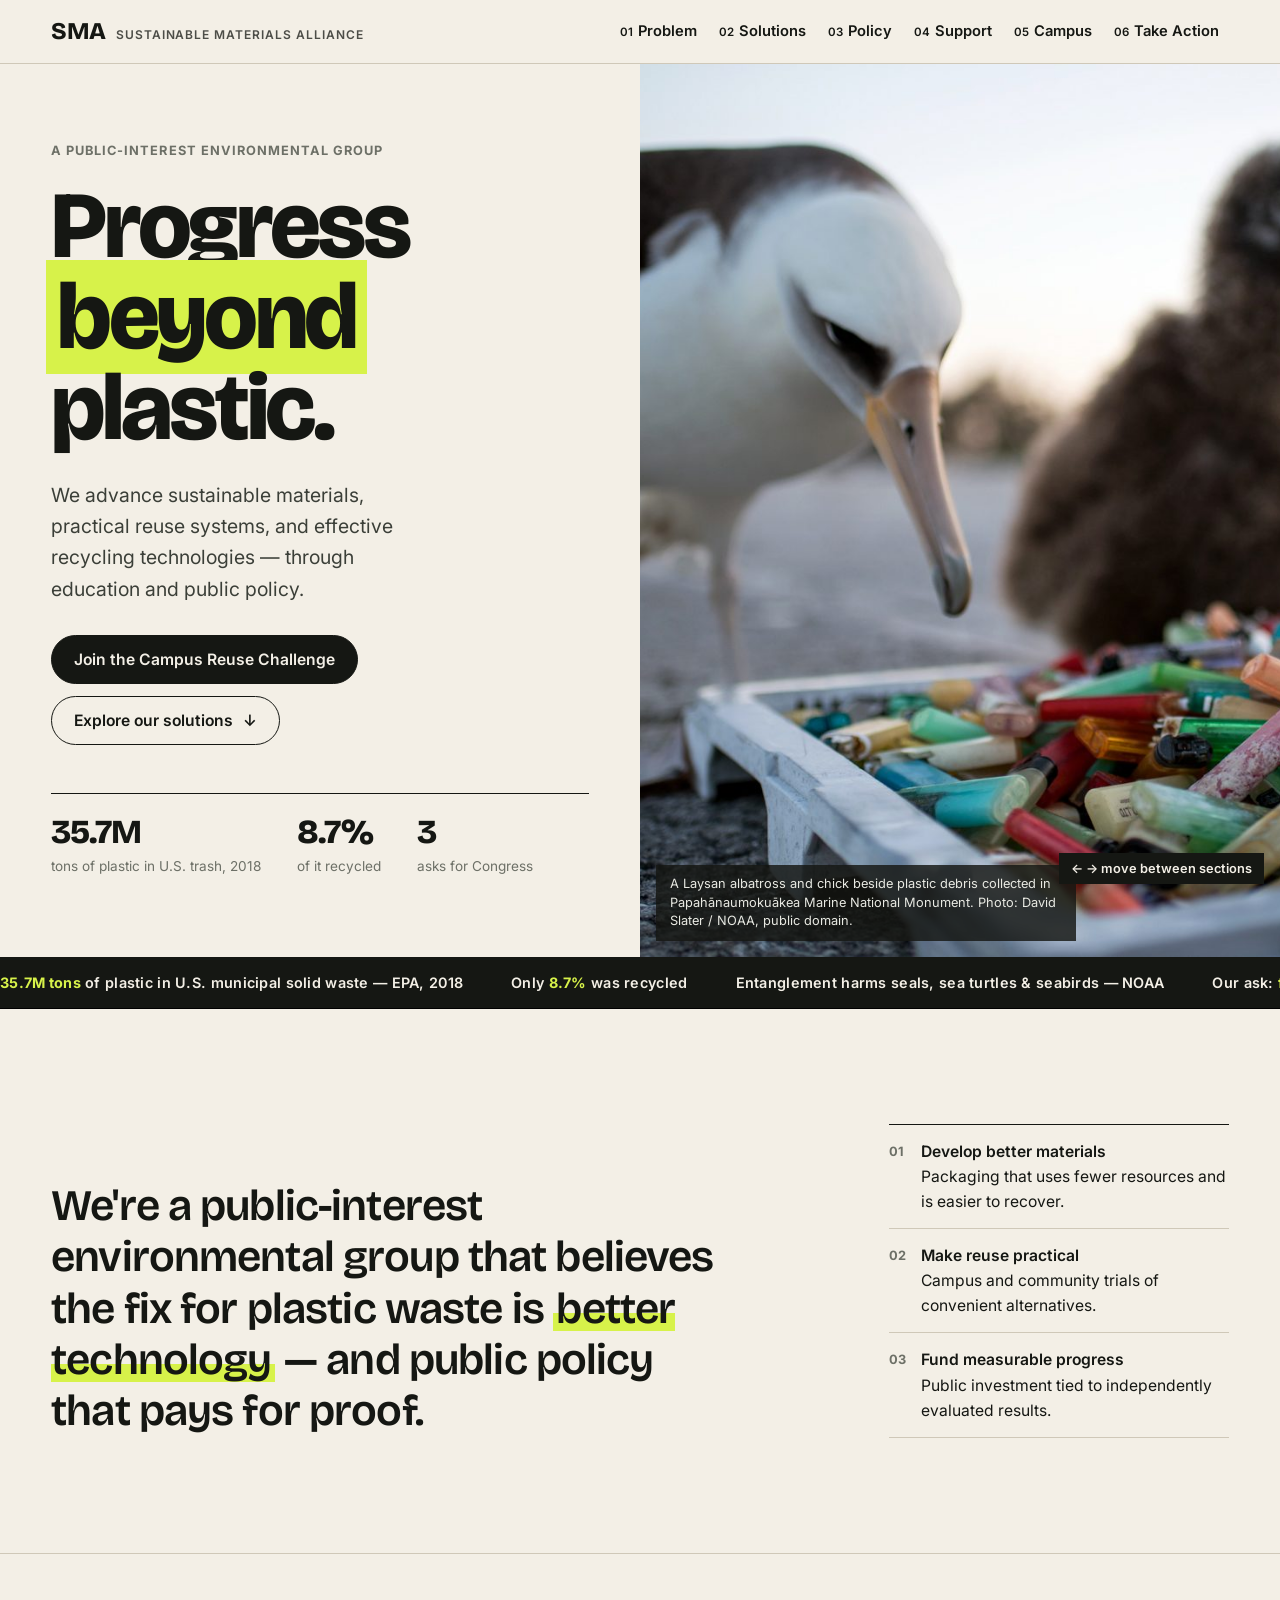
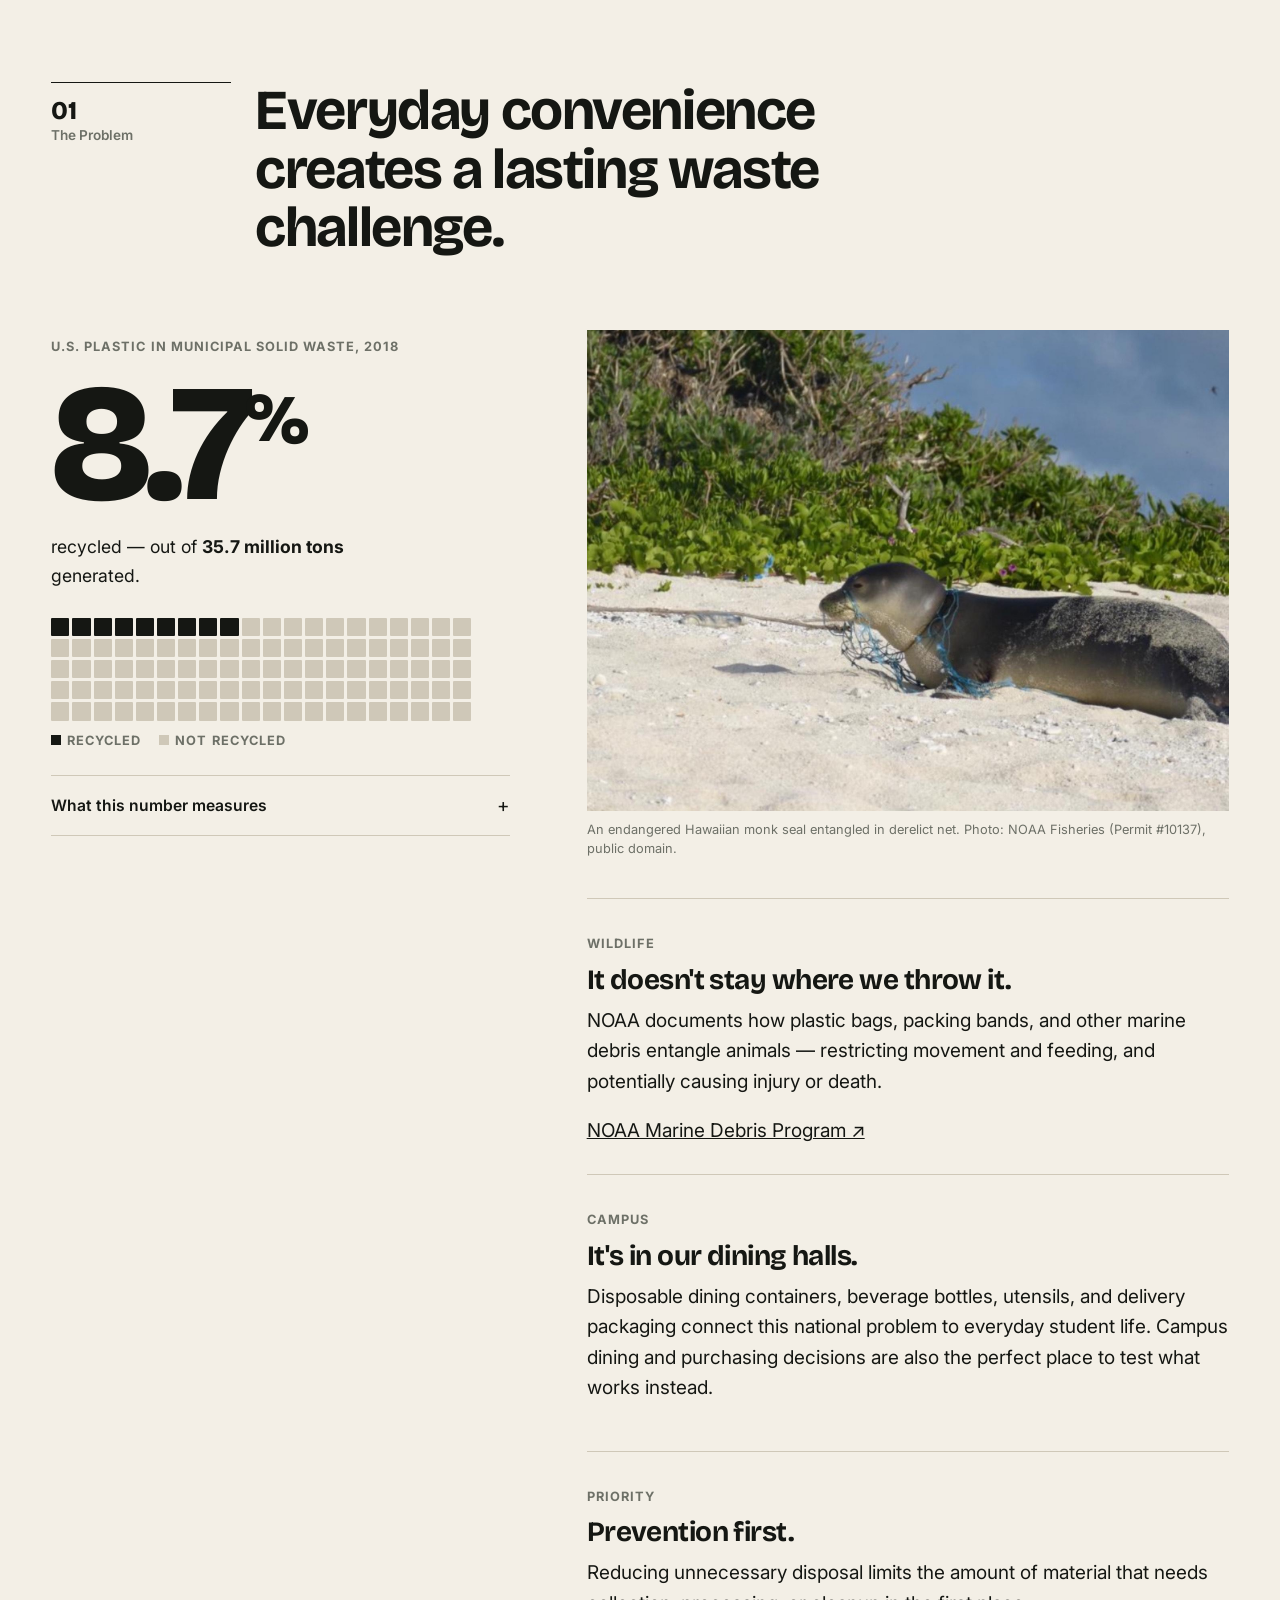
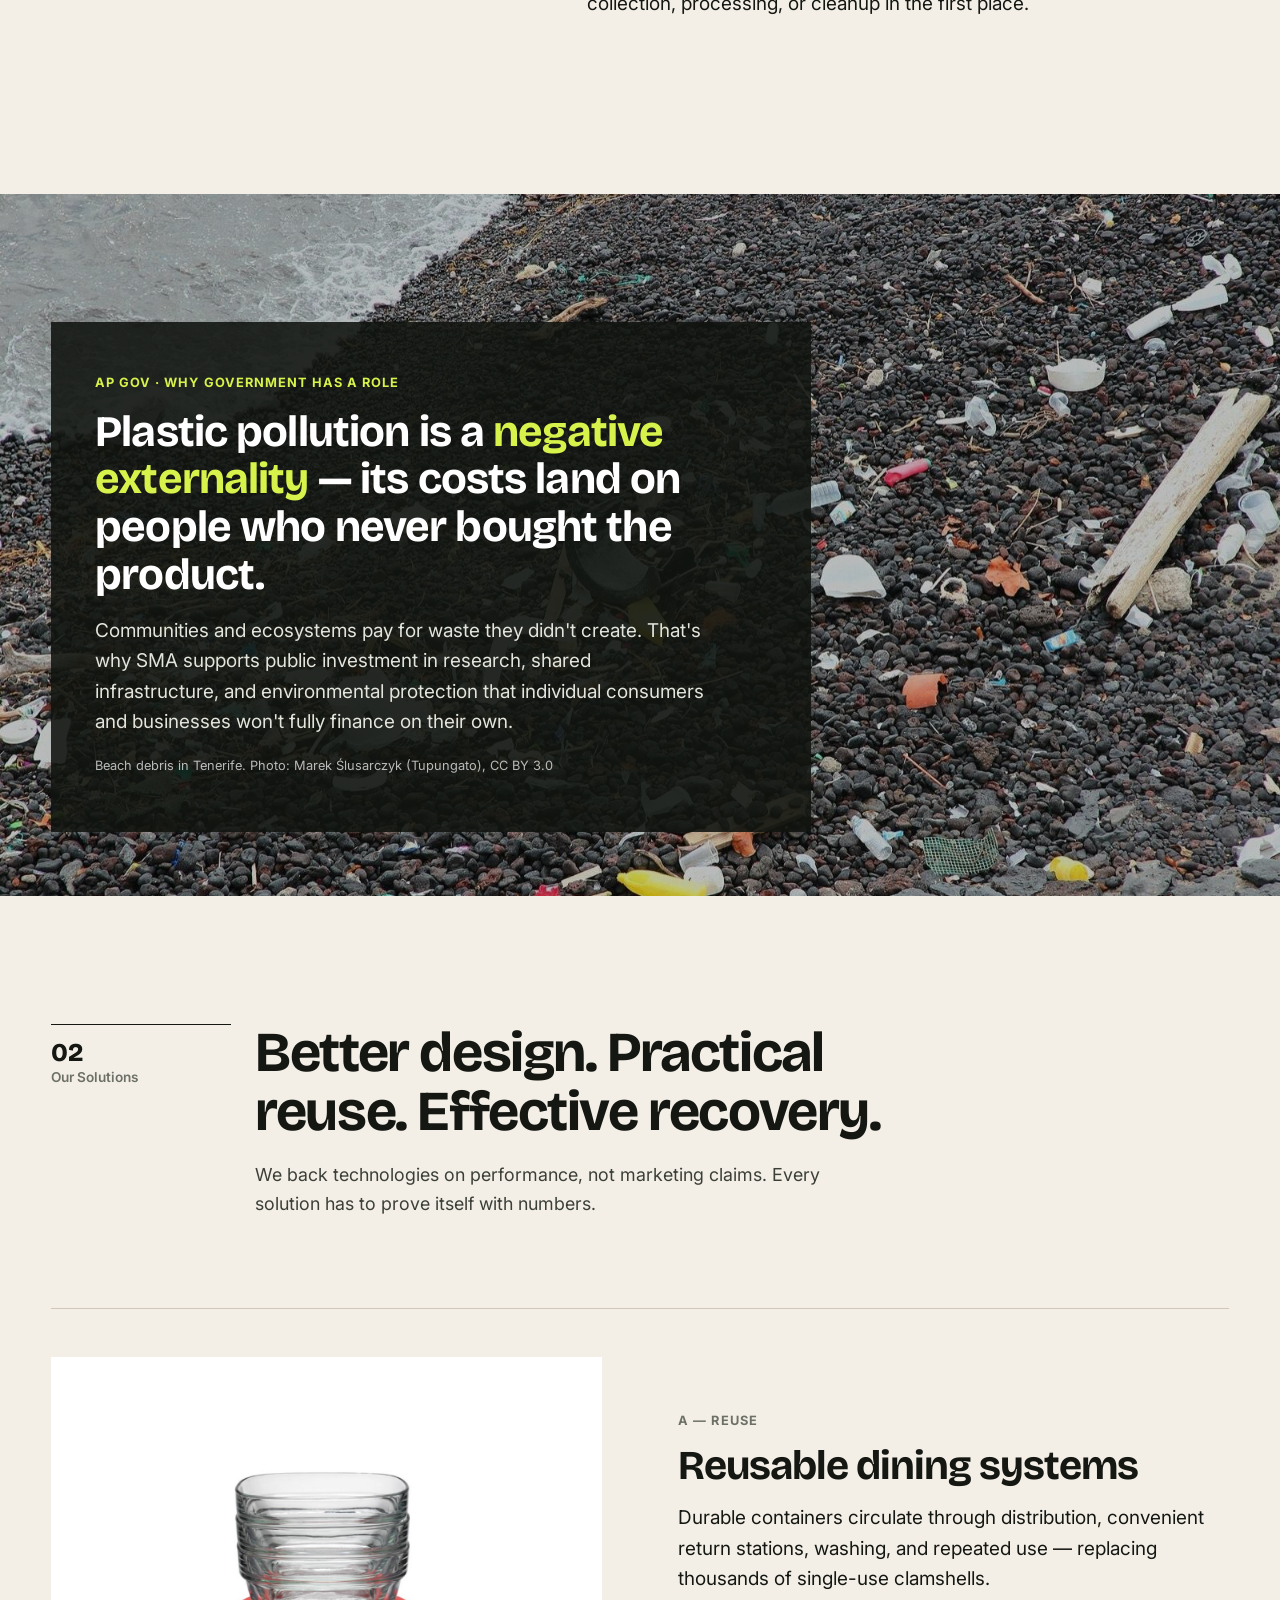
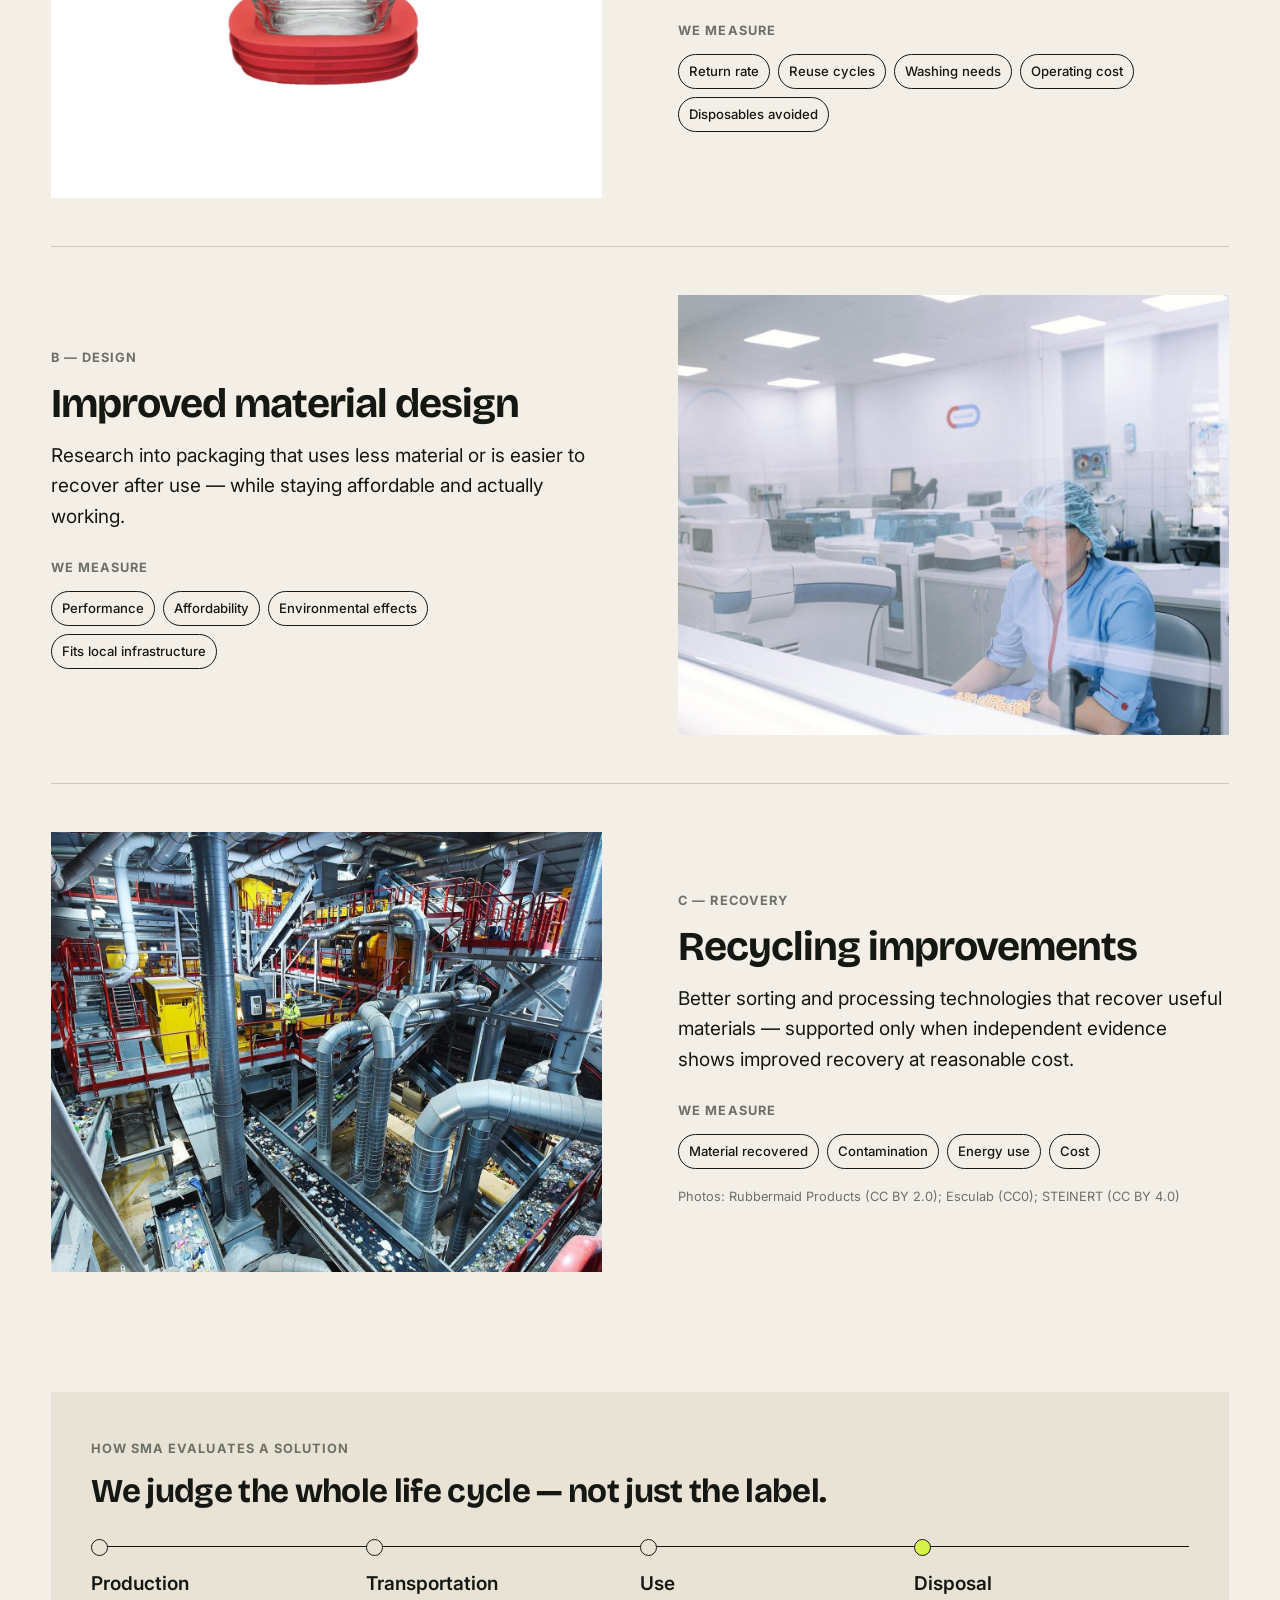
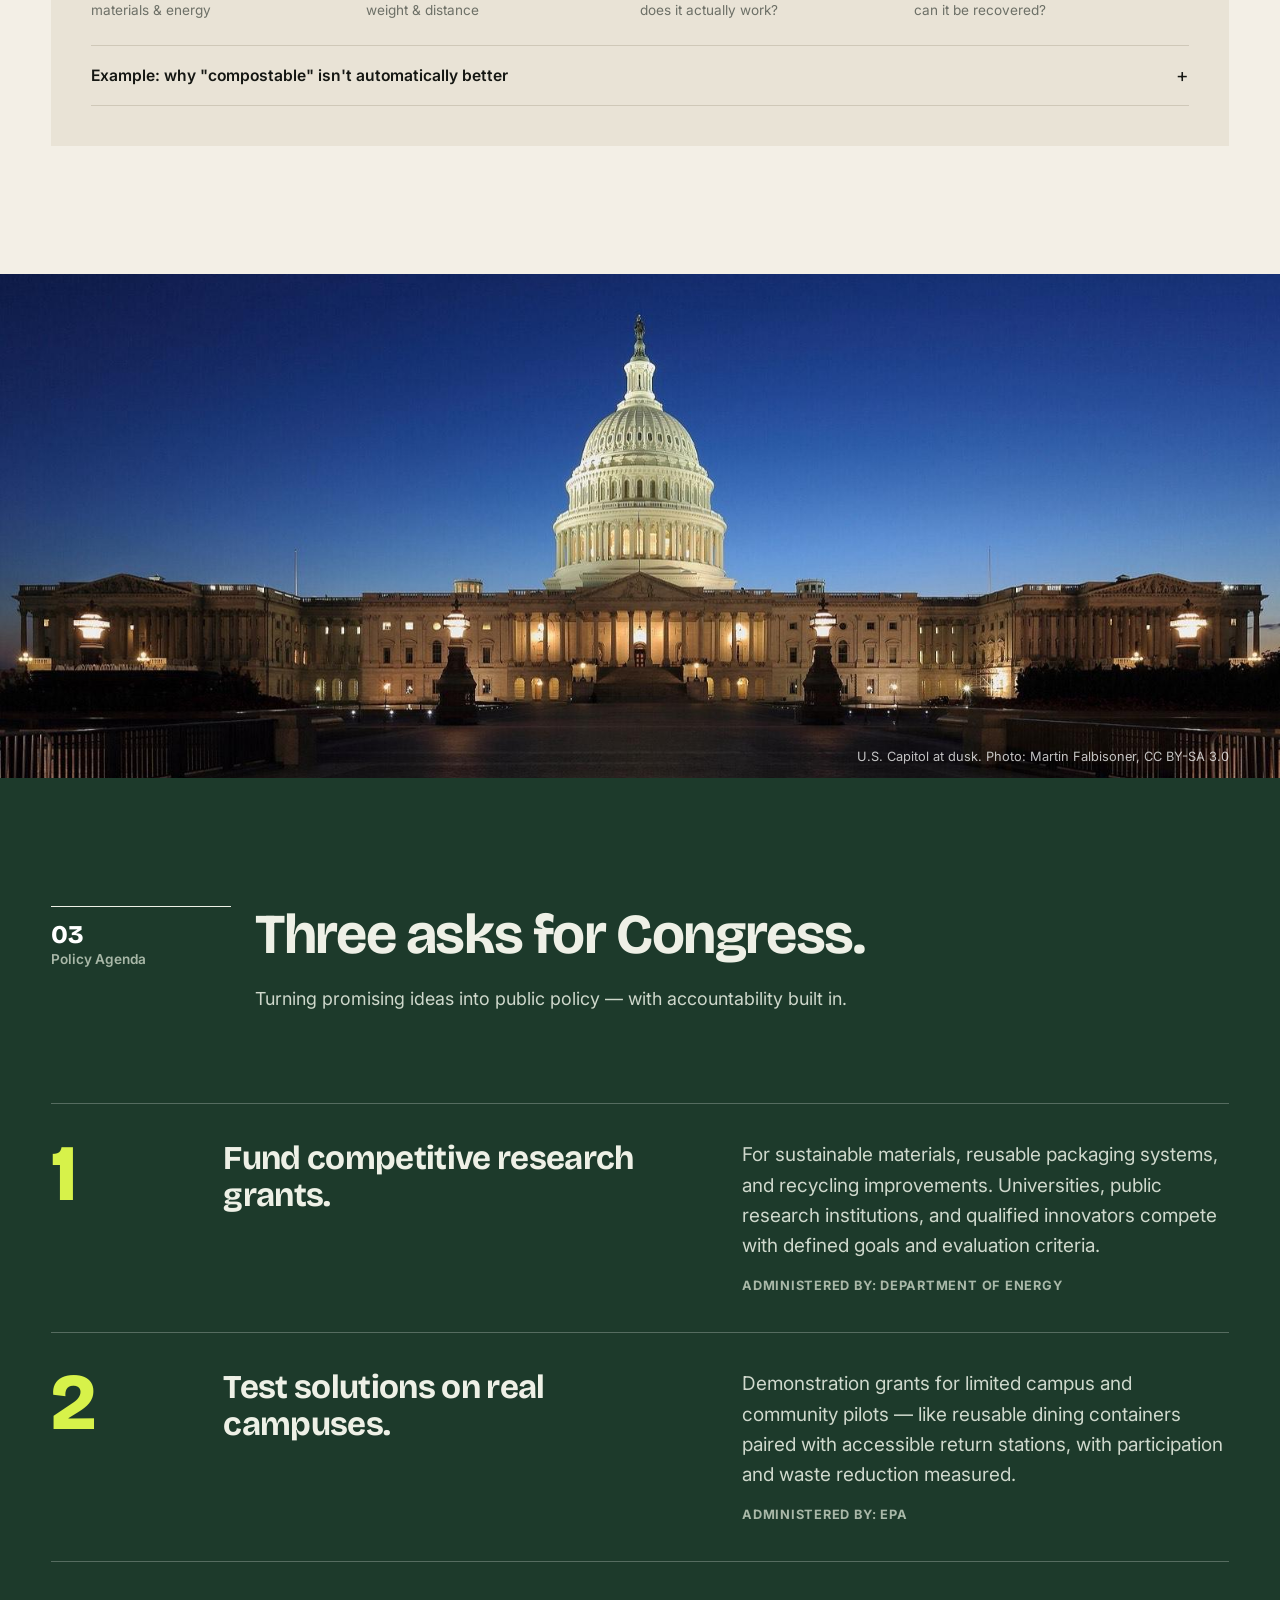
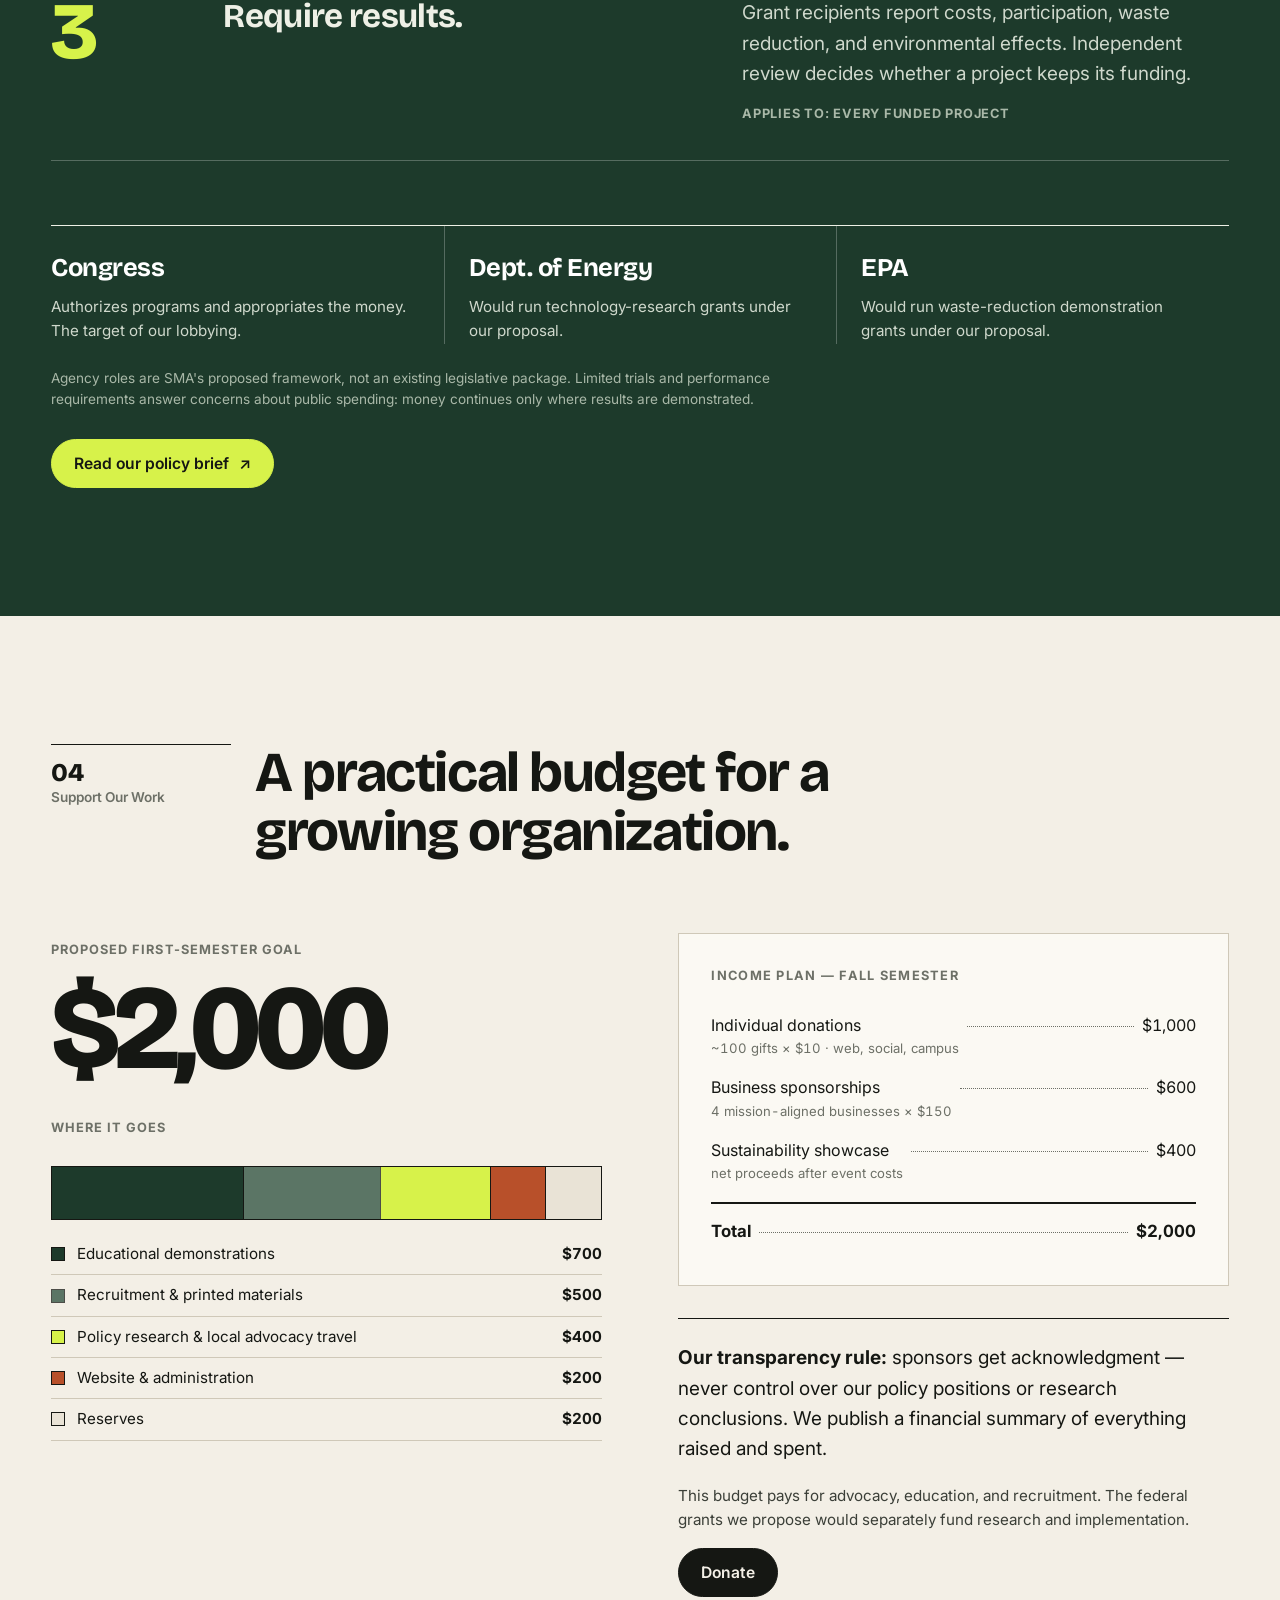
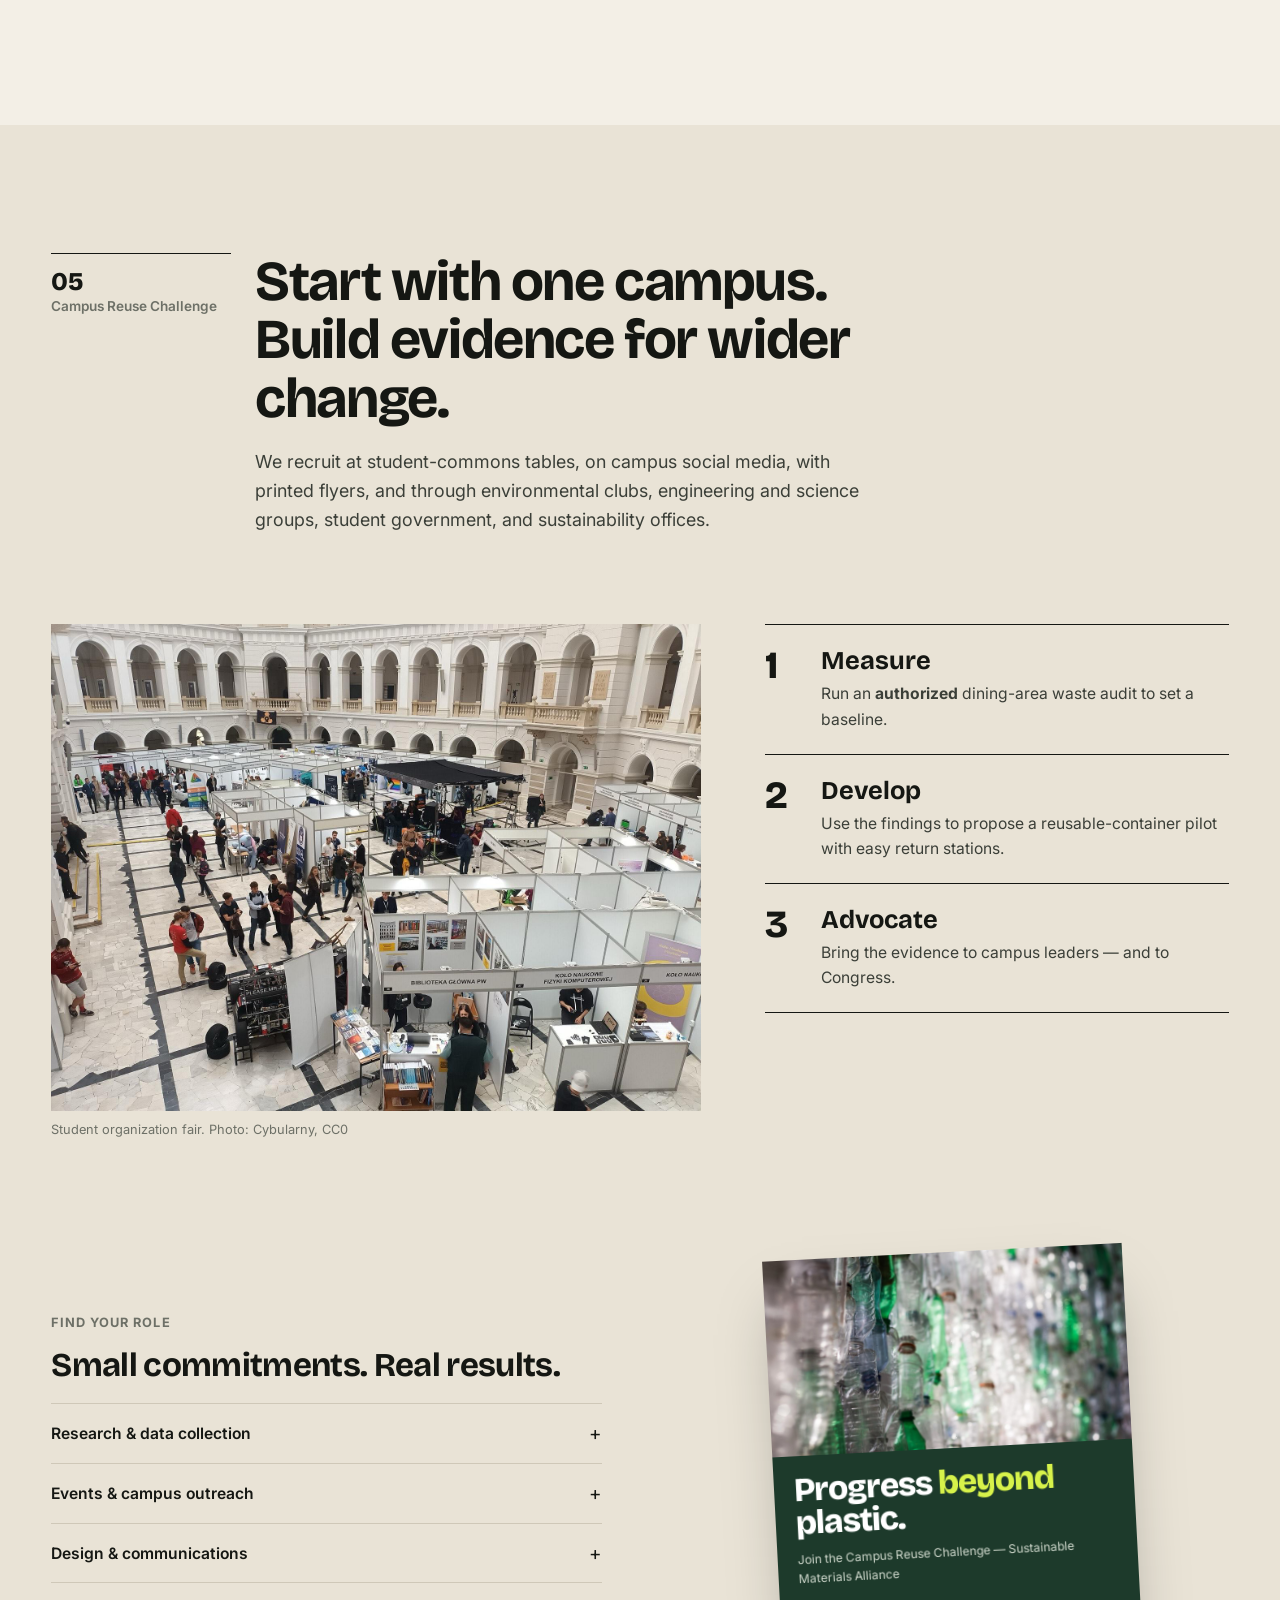
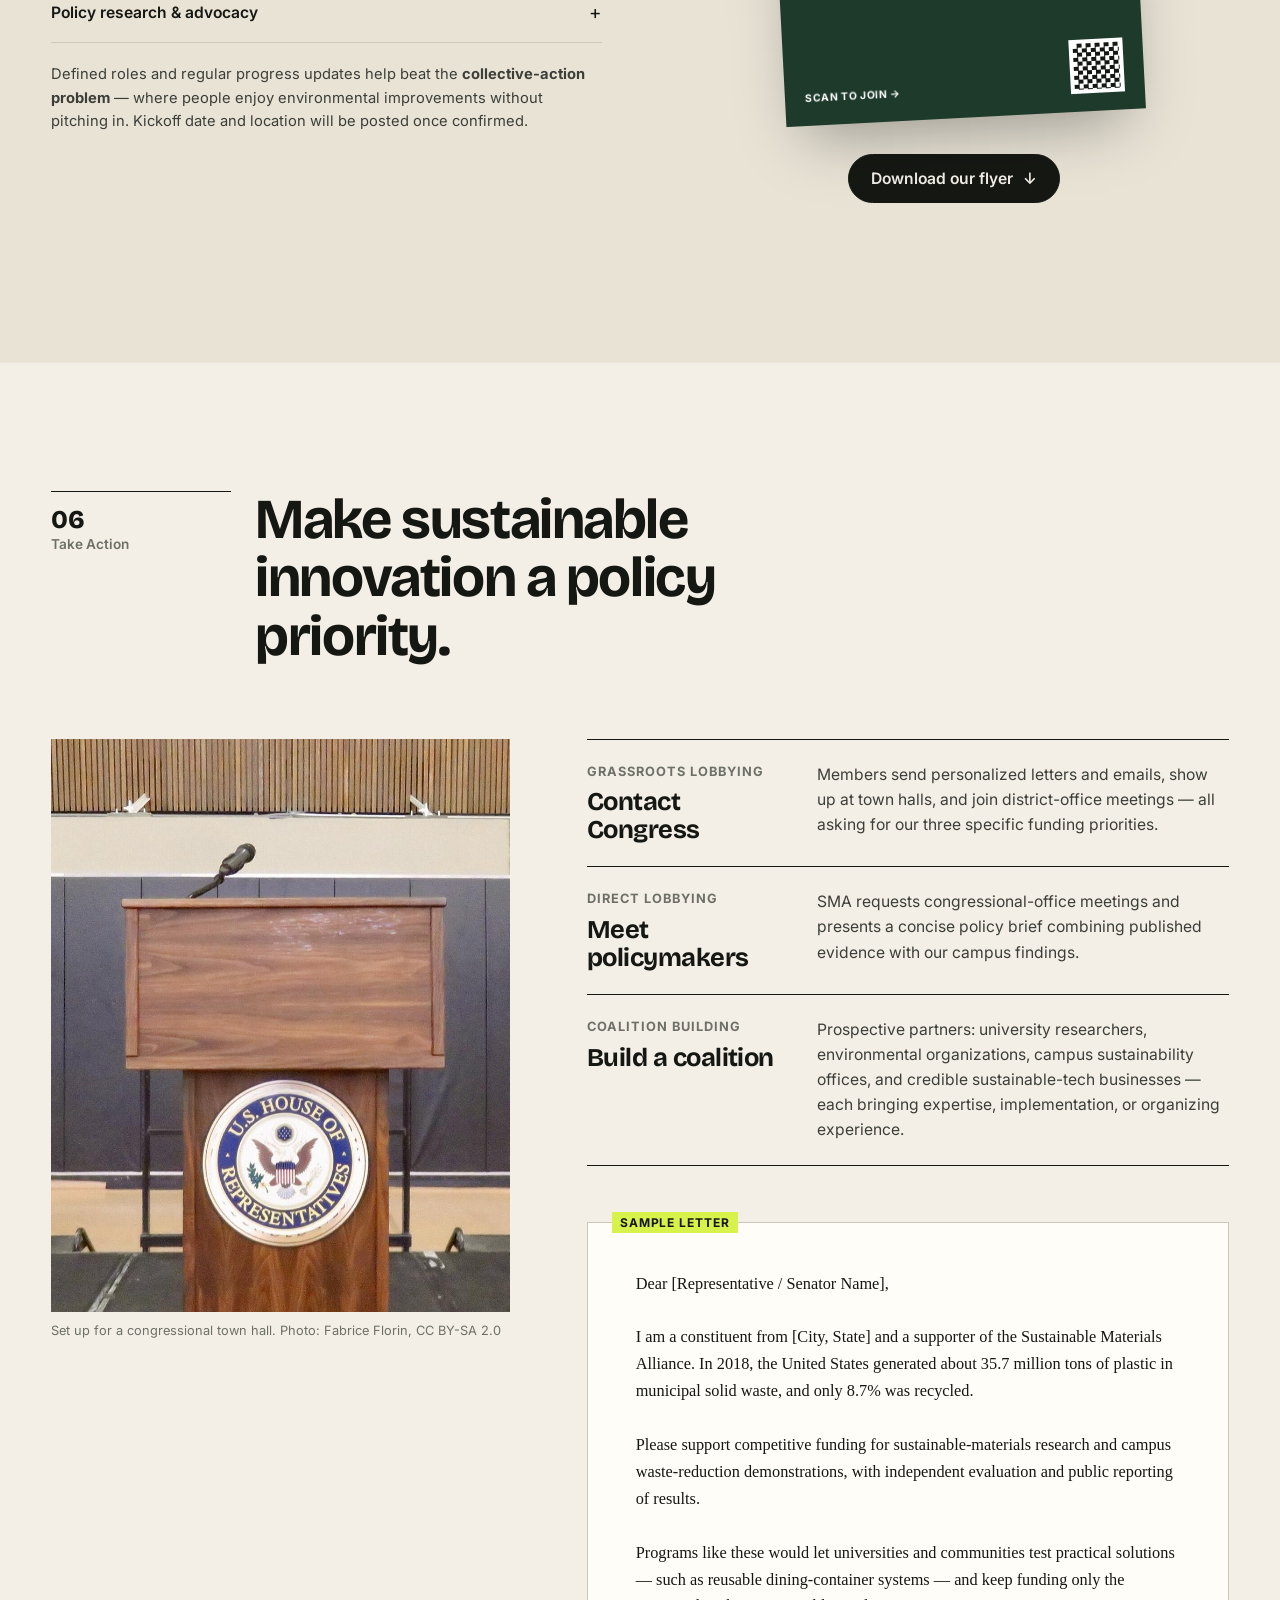
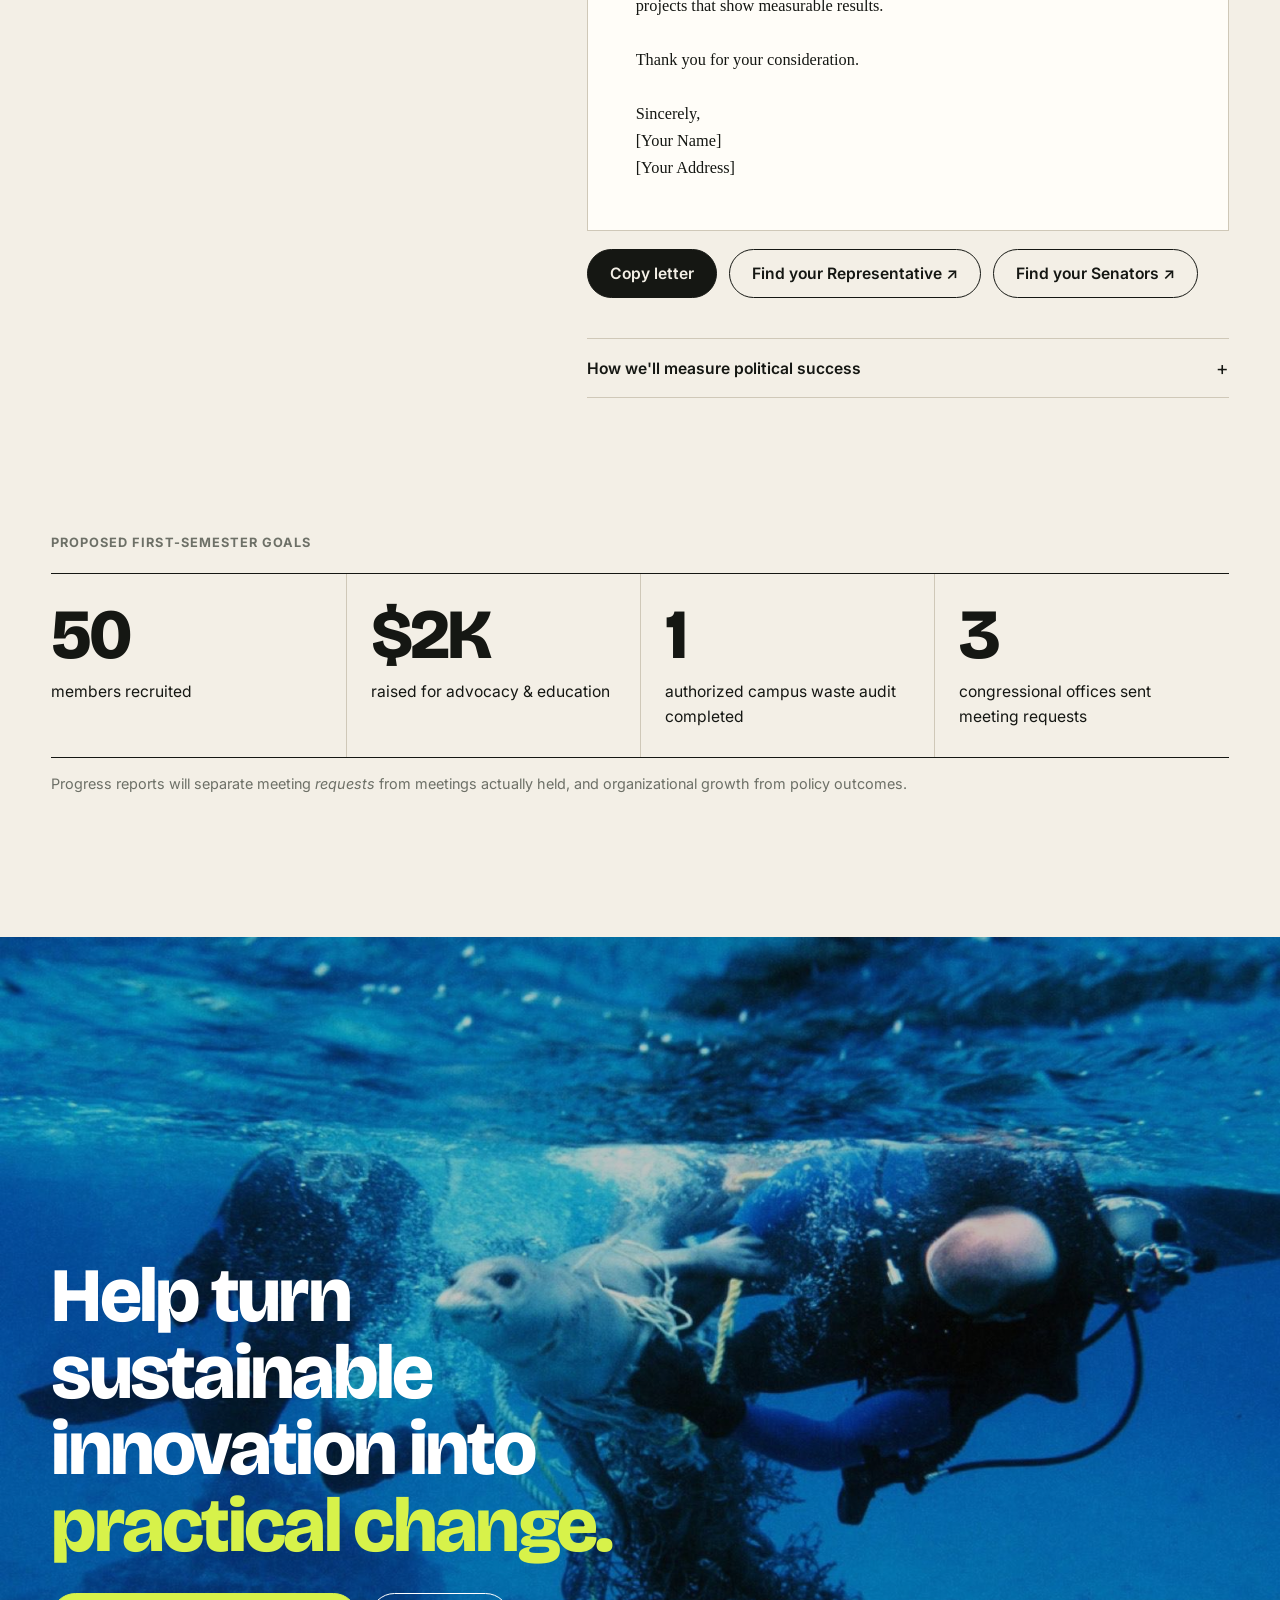
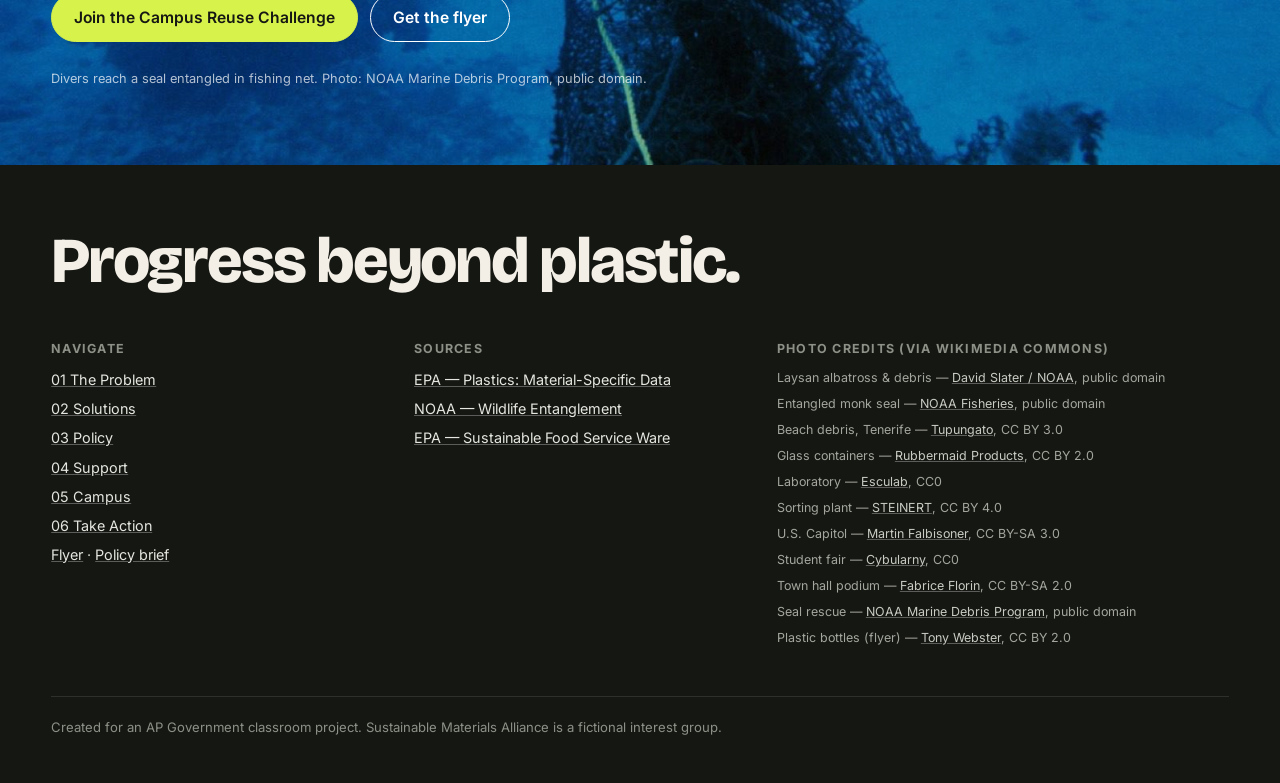
==== commit 8a7d1a56: "upd" ====
--- a/index.html
+++ b/index.html
@@ -7,7 +7,7 @@
   <meta name="description" content="The Sustainable Materials Alliance (SMA) advances sustainable materials, practical reuse systems, and effective recycling technologies through education and public policy.">
   <link rel="preconnect" href="https://fonts.googleapis.com">
   <link rel="preconnect" href="https://fonts.gstatic.com" crossorigin>
-  <link href="https://fonts.googleapis.com/css2?family=Instrument+Serif:ital@0;1&family=Inter:wght@400;500;600;700&family=JetBrains+Mono:wght@400;500&display=swap" rel="stylesheet">
+  <link href="https://fonts.googleapis.com/css2?family=Bricolage+Grotesque:opsz,wght@12..96,500..800&family=Inter:wght@400;500;600;700&display=swap" rel="stylesheet">
   <link rel="stylesheet" href="styles.css">
   <link rel="icon" href="data:image/svg+xml,%3Csvg xmlns='http://www.w3.org/2000/svg' viewBox='0 0 64 64'%3E%3Crect width='64' height='64' fill='%231d3a2b'/%3E%3Ccircle cx='46' cy='18' r='8' fill='%23d7f24a'/%3E%3Ctext x='10' y='50' font-family='Georgia' font-size='30' fill='white'%3ES%3C/text%3E%3C/svg%3E">
 </head>
@@ -30,19 +30,24 @@
 
 <!-- ============ HERO ============ -->
 <header class="hero" id="top" data-section>
-  <img src="images/bales.jpg" alt="Compressed bales of used plastic bottles stacked at a recycling yard">
-  <p class="caption">Bales of crushed PET bottles awaiting processing.<br>Photo: Grendelkhan, CC BY-SA 4.0</p>
-  <div class="hero-inner">
-    <span class="label" style="color:#d7f24a">Sustainable Materials Alliance · Est. 2026</span>
-    <h1 style="margin-top:18px">Progress<br><em>beyond</em> plastic.</h1>
-    <div class="hero-bottom">
-      <p>We advance sustainable materials, practical reuse systems, and effective recycling technologies — through education and public policy.</p>
-      <div class="btn-row">
-        <a href="#solutions" class="btn">Explore our solutions <span class="arrow">↓</span></a>
-        <a href="#campus" class="btn btn-signal">Join the Campus Reuse Challenge</a>
-      </div>
-    </div>
-  </div>
+  <div class="hero-text">
+    <span class="label">A public-interest environmental group</span>
+    <h1>Progress <span class="hl">beyond</span> plastic.</h1>
+    <p>We advance sustainable materials, practical reuse systems, and effective recycling technologies — through education and public policy.</p>
+    <div class="btn-row">
+      <a href="#campus" class="btn btn-ink">Join the Campus Reuse Challenge</a>
+      <a href="#solutions" class="btn">Explore our solutions <span class="arrow">↓</span></a>
+    </div>
+    <div class="hero-facts">
+      <div><b>35.7M</b><span>tons of plastic in U.S. trash, 2018</span></div>
+      <div><b>8.7%</b><span>of it recycled</span></div>
+      <div><b>3</b><span>asks for Congress</span></div>
+    </div>
+  </div>
+  <figure class="hero-media">
+    <img src="images/albatross.jpg" alt="A Laysan albatross and its chick beside a tray of plastic lighters and debris collected from their habitat">
+    <figcaption>A Laysan albatross and chick beside plastic debris collected in Papahānaumokuākea Marine National Monument. Photo: David Slater / NOAA, public domain.</figcaption>
+  </figure>
 </header>
 
 <div class="ticker" aria-hidden="true">
@@ -61,7 +66,7 @@
 <!-- ============ MANIFESTO ============ -->
 <section class="manifesto">
   <div class="wrap manifesto-grid">
-    <p class="reveal">We're a public-interest environmental group that believes the fix for plastic waste is <span class="mark">better technology</span> — and public policy that <em class="serif-i">pays for proof</em>.</p>
+    <p class="reveal">We're a public-interest environmental group that believes the fix for plastic waste is <span class="mark">better technology</span> — and public policy that pays for proof.</p>
     <ul class="pillars reveal">
       <li><span class="n">01</span><div><b>Develop better materials</b>Packaging that uses fewer resources and is easier to recover.</div></li>
       <li><span class="n">02</span><div><b>Make reuse practical</b>Campus and community trials of convenient alternatives.</div></li>
@@ -458,7 +463,7 @@
       <div>
         <h4>Photo credits (via Wikimedia Commons)</h4>
         <ul class="credits">
-          <li>Bales of PET bottles — <a href="https://commons.wikimedia.org/wiki/File:Bales_of_PET_bottles_closeup.jpg" target="_blank" rel="noopener">Grendelkhan</a>, CC BY-SA 4.0</li>
+          <li>Laysan albatross &amp; debris — <a href="https://commons.wikimedia.org/wiki/File:PMNM_-_Laysan_Albatross_And_Debris_(28250723916).jpg" target="_blank" rel="noopener">David Slater / NOAA</a>, public domain</li>
           <li>Entangled monk seal — <a href="https://commons.wikimedia.org/wiki/File:Hawaiian_monk_seal_entangled_in_derelict_fishing_net.png" target="_blank" rel="noopener">NOAA Fisheries</a>, public domain</li>
           <li>Beach debris, Tenerife — <a href="https://commons.wikimedia.org/wiki/File:004_Beach_pollution_in_Tenerife_-_Atlantic_Ocean_beach_plastic_garbage_debris.jpg" target="_blank" rel="noopener">Tupungato</a>, CC BY 3.0</li>
           <li>Glass containers — <a href="https://commons.wikimedia.org/wiki/File:Glass_food_storage_container_with_Easy_Find_Lids.jpg" target="_blank" rel="noopener">Rubbermaid Products</a>, CC BY 2.0</li>
--- a/styles.css
+++ b/styles.css
@@ -9,9 +9,9 @@
   --forest-2: #284d3a;
   --signal: #d7f24a;
   --rust: #b8502a;
-  --serif: "Instrument Serif", Georgia, serif;
+  --serif: "Bricolage Grotesque", "Inter", system-ui, sans-serif;
   --sans: "Inter", system-ui, -apple-system, "Segoe UI", sans-serif;
-  --mono: "JetBrains Mono", ui-monospace, Menlo, monospace;
+  --mono: "Inter", system-ui, sans-serif;
   --nav-h: 64px;
   --gutter: clamp(16px, 4vw, 56px);
 }
@@ -20,7 +20,7 @@
 html { scroll-behavior: smooth; scroll-padding-top: var(--nav-h); }
 body {
   margin: 0; background: var(--paper); color: var(--ink);
-  font-family: var(--sans); font-size: 18px; line-height: 1.6;
+  font-family: var(--sans); font-size: 19px; line-height: 1.6;
   -webkit-font-smoothing: antialiased;
 }
 img { display: block; max-width: 100%; }
@@ -32,35 +32,34 @@
 
 /* ---------- Type helpers ---------- */
 .display { font-family: var(--serif); line-height: 0.95; letter-spacing: -0.01em; }
-.h-xl { font-family: var(--serif); font-size: clamp(3rem, 8vw, 7.5rem); line-height: 0.92; letter-spacing: -0.02em; }
-.h-lg { font-family: var(--serif); font-size: clamp(2.4rem, 5.2vw, 4.6rem); line-height: 1; letter-spacing: -0.015em; }
-.h-md { font-family: var(--serif); font-size: clamp(1.8rem, 3vw, 2.5rem); line-height: 1.05; }
+.h-xl { font-family: var(--serif); font-weight: 700; font-size: clamp(3rem, 8vw, 7rem); line-height: 0.98; letter-spacing: -0.03em; }
+.h-lg { font-family: var(--serif); font-weight: 700; font-size: clamp(2.2rem, 4.4vw, 3.8rem); line-height: 1.04; letter-spacing: -0.025em; }
+.h-md { font-family: var(--serif); font-weight: 700; font-size: clamp(1.6rem, 2.6vw, 2.2rem); line-height: 1.1; letter-spacing: -0.02em; }
 .label {
-  font-family: var(--mono); font-size: 0.75rem; letter-spacing: 0.08em; text-transform: uppercase;
+  font-family: var(--sans); font-size: 0.8rem; font-weight: 700; letter-spacing: 0.08em; text-transform: uppercase;
   color: var(--muted);
 }
 .mark { background: linear-gradient(transparent 58%, var(--signal) 58% 92%, transparent 92%); padding: 0 0.08em; }
-em.serif-i { font-family: var(--serif); font-style: italic; }
-.caption { font-family: var(--mono); font-size: 0.72rem; color: var(--muted); margin-top: 10px; letter-spacing: 0.02em; }
+em.serif-i { font-style: normal; background: linear-gradient(transparent 58%, var(--signal) 58% 92%, transparent 92%); }
+.caption { font-size: 0.8rem; color: var(--muted); margin-top: 10px; line-height: 1.45; }
 .caption a { color: var(--muted); }
 
 /* ---------- Nav ---------- */
 .nav {
   position: fixed; inset: 0 0 auto; height: var(--nav-h); z-index: 50;
   display: flex; align-items: center; justify-content: space-between; gap: 16px;
-  padding: 0 var(--gutter); color: #fff; transition: background 0.25s, color 0.25s, border-color 0.25s;
-  border-bottom: 1px solid transparent;
+  padding: 0 var(--gutter); background: var(--paper); color: var(--ink); border-bottom: 1px solid var(--rule);
 }
 .nav.solid { background: var(--paper); color: var(--ink); border-color: var(--rule); }
 .brand { display: flex; align-items: baseline; gap: 10px; text-decoration: none; }
-.brand b { font-family: var(--serif); font-size: 1.7rem; font-weight: 400; letter-spacing: 0.01em; }
-.brand span { font-family: var(--mono); font-size: 0.7rem; letter-spacing: 0.08em; text-transform: uppercase; opacity: 0.75; }
+.brand b { font-family: var(--serif); font-size: 1.5rem; font-weight: 800; letter-spacing: -0.02em; }
+.brand span { font-size: 0.75rem; font-weight: 600; letter-spacing: 0.08em; text-transform: uppercase; opacity: 0.75; }
 .nav-links { display: flex; gap: 2px; list-style: none; margin: 0; padding: 0; }
 .nav-links a {
-  display: block; padding: 6px 10px; text-decoration: none; font-size: 0.88rem; font-weight: 500;
+  display: block; padding: 6px 10px; text-decoration: none; font-size: 0.92rem; font-weight: 600;
   border-radius: 999px;
 }
-.nav-links a i { font-style: normal; font-family: var(--mono); font-size: 0.68rem; opacity: 0.6; margin-right: 5px; }
+.nav-links a i { font-style: normal; font-size: 0.72rem; opacity: 0.5; margin-right: 5px; }
 .nav-links a:hover { background: rgba(127,127,127,0.15); }
 .nav-links a.active { background: var(--signal); color: var(--ink); }
 .nav-links a.active i { opacity: 1; }
@@ -76,17 +75,32 @@
 }
 
 /* ---------- Hero ---------- */
-.hero { position: relative; min-height: min(100svh, 1100px); color: #fff; display: flex; align-items: flex-end; overflow: hidden; background: #222; }
-.hero > img { position: absolute; inset: 0; width: 100%; height: 100%; object-fit: cover; transform: scale(1.04); }
-.hero::after { content: ""; position: absolute; inset: 0; background: rgba(12, 16, 12, 0.5); }
-.hero-inner { position: relative; z-index: 1; width: 100%; padding: calc(var(--nav-h) + 40px) var(--gutter) 48px; }
-.hero h1 { font-family: var(--serif); font-size: clamp(3.6rem, 13vw, 12.5rem); line-height: 0.86; letter-spacing: -0.03em; }
-.hero h1 em { font-style: italic; color: var(--signal); }
-.hero-bottom { display: grid; grid-template-columns: 1fr auto; gap: 32px; align-items: end; margin-top: 36px; }
-.hero-bottom p { max-width: 560px; font-size: 1.15rem; margin: 0; color: #ecebe4; }
-.hero .caption { color: rgba(255,255,255,0.65); position: absolute; right: var(--gutter); top: calc(var(--nav-h) + 16px); z-index: 1; text-align: right; max-width: 260px; }
-.hero .caption a { color: rgba(255,255,255,0.65); }
-@media (max-width: 760px) { .hero-bottom { grid-template-columns: 1fr; } .hero .caption { display: none; } }
+.hero {
+  display: grid; grid-template-columns: 1fr 1fr; min-height: min(100svh, 980px);
+  padding-top: var(--nav-h); background: var(--paper);
+}
+.hero-text { display: flex; flex-direction: column; justify-content: center; padding: clamp(40px, 6vw, 88px) var(--gutter); }
+.hero h1 {
+  font-family: var(--serif); font-weight: 800; font-size: clamp(3.4rem, 7.4vw, 7.2rem);
+  line-height: 0.96; letter-spacing: -0.035em; margin: 20px 0 26px;
+}
+.hero h1 .hl { background: var(--signal); padding: 0 0.12em; margin-left: -0.06em; box-decoration-break: clone; -webkit-box-decoration-break: clone; }
+.hero-text > p { font-size: 1.22rem; max-width: 30ch; color: var(--ink-2); margin-bottom: 30px; }
+.hero-facts { display: grid; grid-template-columns: repeat(3, auto); justify-content: start; gap: 0 36px; margin-top: 48px; padding-top: 22px; border-top: 1px solid var(--ink); }
+.hero-facts b { display: block; font-family: var(--serif); font-weight: 800; font-size: 2.1rem; letter-spacing: -0.03em; line-height: 1; }
+.hero-facts span { font-size: 0.85rem; color: var(--muted); }
+.hero-media { position: relative; margin: 0; overflow: hidden; background: #bfc4c0; }
+.hero-media img { position: absolute; inset: 0; width: 100%; height: 100%; object-fit: cover; object-position: 30% center; }
+.hero-media figcaption {
+  position: absolute; left: 16px; right: 16px; bottom: 16px; max-width: 420px;
+  background: rgba(21, 23, 19, 0.82); color: #e8e9e2; font-size: 0.8rem; line-height: 1.45; padding: 10px 14px;
+}
+@media (max-width: 900px) {
+  .hero { grid-template-columns: 1fr; }
+  .hero-media { min-height: 62vw; }
+  .hero-facts { grid-template-columns: repeat(3, 1fr); gap: 0 16px; }
+  .hero-facts b { font-size: 1.6rem; }
+}
 
 .btn {
   display: inline-flex; align-items: center; gap: 10px; padding: 14px 22px; border-radius: 999px;
@@ -104,15 +118,15 @@
 /* ---------- Ticker ---------- */
 .ticker { background: var(--ink); color: var(--paper); overflow: hidden; white-space: nowrap; border-bottom: 1px solid #000; }
 .ticker-track { display: inline-flex; gap: 48px; padding: 14px 0; animation: ticker 40s linear infinite; }
-.ticker span { font-family: var(--mono); font-size: 0.82rem; letter-spacing: 0.04em; text-transform: uppercase; }
-.ticker span b { color: var(--signal); font-weight: 500; }
+.ticker span { font-size: 0.9rem; font-weight: 600; letter-spacing: 0.02em; }
+.ticker span b { color: var(--signal); font-weight: 700; }
 @keyframes ticker { to { transform: translateX(-50%); } }
 
 /* ---------- Generic section ---------- */
 .section { padding: clamp(72px, 10vw, 140px) 0; }
 .section-head { display: grid; grid-template-columns: 180px 1fr; gap: 24px; margin-bottom: clamp(40px, 6vw, 72px); }
-.section-head .num { font-family: var(--mono); font-size: 0.8rem; color: var(--muted); padding-top: 14px; border-top: 1px solid var(--ink); }
-.section-head .num b { display: block; color: var(--ink); font-weight: 500; }
+.section-head .num { font-size: 0.85rem; font-weight: 600; color: var(--muted); padding-top: 14px; border-top: 1px solid var(--ink); }
+.section-head .num b { display: block; color: var(--ink); font-family: var(--serif); font-size: 1.6rem; font-weight: 800; line-height: 1.1; }
 .section-head h2 { max-width: 19ch; }
 .section-head .intro { max-width: 620px; color: var(--ink-2); font-size: 1.12rem; margin-top: 20px; }
 @media (max-width: 760px) { .section-head { grid-template-columns: 1fr; } }
@@ -125,18 +139,18 @@
 
 /* ---------- Manifesto ---------- */
 .manifesto { padding: clamp(64px, 9vw, 120px) 0; border-bottom: 1px solid var(--rule); }
-.manifesto p { font-family: var(--serif); font-size: clamp(1.9rem, 4.2vw, 3.6rem); line-height: 1.12; letter-spacing: -0.01em; max-width: 22ch; margin: 0; }
+.manifesto p { font-family: var(--serif); font-weight: 600; font-size: clamp(1.7rem, 3.4vw, 2.9rem); line-height: 1.18; letter-spacing: -0.02em; max-width: 24ch; margin: 0; }
 .manifesto-grid { display: grid; grid-template-columns: 1fr 340px; gap: 48px; align-items: end; }
 .pillars { list-style: none; padding: 0; margin: 0; border-top: 1px solid var(--ink); }
 .pillars li { padding: 14px 0; border-bottom: 1px solid var(--rule); display: grid; grid-template-columns: 32px 1fr; font-size: 0.98rem; }
 .pillars li b { display: block; font-weight: 600; }
-.pillars li span.n { font-family: var(--mono); font-size: 0.75rem; color: var(--muted); padding-top: 3px; }
+.pillars li span.n { font-size: 0.8rem; font-weight: 700; color: var(--muted); padding-top: 3px; }
 @media (max-width: 900px) { .manifesto-grid { grid-template-columns: 1fr; } }
 
 /* ---------- Problem ---------- */
 .problem-grid { display: grid; grid-template-columns: 5fr 7fr; gap: clamp(32px, 6vw, 96px); align-items: start; }
 .stat-sticky { position: sticky; top: calc(var(--nav-h) + 32px); }
-.stat-num { font-family: var(--serif); font-size: clamp(6rem, 16vw, 13rem); line-height: 0.8; letter-spacing: -0.04em; }
+.stat-num { font-family: var(--serif); font-weight: 800; font-size: clamp(5.5rem, 13vw, 10.5rem); line-height: 0.85; letter-spacing: -0.05em; }
 .stat-num sup { font-size: 0.4em; vertical-align: top; position: relative; top: 0.25em; }
 .stat-sub { font-size: 1.1rem; margin-top: 18px; max-width: 32ch; }
 .waffle { display: grid; grid-template-columns: repeat(20, 1fr); gap: 3px; margin-top: 28px; max-width: 420px; }
@@ -146,7 +160,7 @@
 .waffle-key i { display: inline-block; width: 10px; height: 10px; margin-right: 6px; vertical-align: 0; }
 .problem-body figure { margin: 0 0 40px; }
 .problem-body figure img { width: 100%; aspect-ratio: 4 / 3; object-fit: cover; }
-.problem-body h3 { font-family: var(--serif); font-size: 2rem; line-height: 1.1; margin-bottom: 12px; }
+.problem-body h3 { font-family: var(--serif); font-weight: 700; font-size: 1.75rem; line-height: 1.15; letter-spacing: -0.02em; margin: 6px 0 10px; }
 .problem-body .block { padding: 28px 0; border-top: 1px solid var(--rule); }
 @media (max-width: 900px) { .problem-grid { grid-template-columns: 1fr; } .stat-sticky { position: static; } }
 
@@ -166,13 +180,13 @@
 /* Full-bleed photo band */
 .band { position: relative; min-height: min(78vh, 820px); display: flex; align-items: flex-end; color: #fff; overflow: hidden; }
 .band > img { position: absolute; inset: 0; width: 100%; height: 100%; object-fit: cover; }
-.band::after { content: ""; position: absolute; inset: 0; background: rgba(10, 14, 10, 0.55); }
+.band::after { content: ""; position: absolute; inset: 0; background: rgba(10, 14, 10, 0.25); }
 .band .wrap { position: relative; z-index: 1; padding: 64px 0; }
 .band .caption { color: rgba(255,255,255,0.7); }
 .band .caption a { color: rgba(255,255,255,0.7); }
-.band-quote { max-width: 900px; }
+.band-quote { max-width: 760px; background: rgba(16, 20, 15, 0.88); padding: clamp(24px, 4vw, 44px); }
 .band-quote .label { color: var(--signal); }
-.band-quote p.big { font-family: var(--serif); font-size: clamp(2rem, 4.6vw, 4rem); line-height: 1.04; margin: 14px 0 18px; }
+.band-quote p.big { font-family: var(--serif); font-weight: 700; font-size: clamp(1.8rem, 3.4vw, 2.9rem); line-height: 1.1; letter-spacing: -0.02em; margin: 12px 0 16px; }
 .band-quote p.small { max-width: 620px; color: #e3e5dc; }
 
 /* ---------- Solutions (zigzag) ---------- */
@@ -181,10 +195,10 @@
 .sol-img img { width: 100%; aspect-ratio: 5 / 4; object-fit: cover; }
 .sol-img.contain { background: #fff; display: grid; place-items: center; aspect-ratio: 5 / 4; }
 .sol-img.contain img { width: 62%; aspect-ratio: auto; object-fit: contain; }
-.sol-num { font-family: var(--mono); font-size: 0.8rem; color: var(--muted); }
-.solution h3 { font-family: var(--serif); font-size: clamp(2.2rem, 4vw, 3.4rem); line-height: 1; margin: 10px 0 18px; }
+.sol-num { font-size: 0.8rem; font-weight: 700; letter-spacing: 0.08em; text-transform: uppercase; color: var(--muted); }
+.solution h3 { font-family: var(--serif); font-weight: 700; font-size: clamp(1.9rem, 3.2vw, 2.7rem); line-height: 1.05; letter-spacing: -0.025em; margin: 10px 0 16px; }
 .chips { display: flex; flex-wrap: wrap; gap: 8px; margin-top: 10px; list-style: none; padding: 0; }
-.chips li { font-family: var(--mono); font-size: 0.75rem; padding: 6px 10px; border: 1px solid var(--ink); border-radius: 999px; }
+.chips li { font-size: 0.82rem; font-weight: 500; padding: 6px 10px; border: 1px solid var(--ink); border-radius: 999px; }
 @media (max-width: 860px) { .solution { grid-template-columns: 1fr; } .solution:nth-child(even) .sol-img { order: 0; } }
 
 .lifecycle { margin-top: 72px; padding: 40px; background: var(--paper-2); }
@@ -204,39 +218,39 @@
 .asks { list-style: none; padding: 0; margin: 0; counter-reset: ask; }
 .ask { display: grid; grid-template-columns: 140px 1fr 1fr; gap: 32px; padding: 36px 0; border-top: 1px solid rgba(255,255,255,0.25); }
 .ask:last-child { border-bottom: 1px solid rgba(255,255,255,0.25); }
-.ask .n { font-family: var(--serif); font-size: 5.5rem; line-height: 0.8; color: var(--signal); }
-.ask h3 { font-family: var(--serif); font-size: clamp(1.9rem, 3vw, 2.6rem); line-height: 1.05; }
+.ask .n { font-family: var(--serif); font-weight: 800; font-size: 5rem; line-height: 0.85; color: var(--signal); }
+.ask h3 { font-family: var(--serif); font-weight: 700; font-size: clamp(1.6rem, 2.6vw, 2.2rem); line-height: 1.1; letter-spacing: -0.02em; }
 .ask p { color: #cfd8cc; margin: 0; }
-.ask .who { font-family: var(--mono); font-size: 0.75rem; margin-top: 14px; color: #a9b8a8; text-transform: uppercase; letter-spacing: 0.06em; }
+.ask .who { font-size: 0.8rem; font-weight: 700; margin-top: 14px; color: #a9b8a8; text-transform: uppercase; letter-spacing: 0.06em; }
 @media (max-width: 860px) { .ask { grid-template-columns: 1fr; gap: 12px; } .ask .n { font-size: 3.5rem; } }
 
 .deciders { display: grid; grid-template-columns: repeat(3, 1fr); margin-top: 64px; border-top: 1px solid #eef0e6; }
 .deciders > div { padding: 22px 24px 0 0; }
 .deciders > div + div { padding-left: 24px; border-left: 1px solid rgba(255,255,255,0.25); }
-.deciders b { font-family: var(--serif); font-size: 1.9rem; font-weight: 400; display: block; color: #fff; }
+.deciders b { font-family: var(--serif); font-size: 1.6rem; font-weight: 700; letter-spacing: -0.02em; display: block; color: #fff; }
 .deciders p { color: #cfd8cc; font-size: 0.95rem; margin: 6px 0 0; }
 @media (max-width: 760px) { .deciders { grid-template-columns: 1fr; } .deciders > div + div { padding-left: 0; border-left: 0; border-top: 1px solid rgba(255,255,255,0.25); } }
 .fine { font-size: 0.85rem; color: #a9b8a8; margin-top: 24px; max-width: 760px; }
 
 /* ---------- Support (ledger) ---------- */
 .ledger-grid { display: grid; grid-template-columns: 1fr 1fr; gap: clamp(32px, 6vw, 88px); align-items: start; }
-.ledger { font-family: var(--mono); font-size: 0.92rem; background: #fbf9f3; border: 1px solid var(--rule); padding: 32px; }
-.ledger h3 { font-family: var(--mono); font-size: 0.75rem; letter-spacing: 0.1em; text-transform: uppercase; color: var(--muted); margin-bottom: 18px; }
+.ledger { font-size: 1rem; font-variant-numeric: tabular-nums; background: #fbf9f3; border: 1px solid var(--rule); padding: 32px; }
+.ledger h3 { font-size: 0.8rem; font-weight: 700; letter-spacing: 0.1em; text-transform: uppercase; color: var(--muted); margin-bottom: 18px; }
 .ledger .row { display: flex; align-items: baseline; gap: 8px; padding: 8px 0; }
 .ledger .row .lead { flex: 1; border-bottom: 1px dotted var(--muted); transform: translateY(-4px); }
-.ledger .row small { display: block; color: var(--muted); font-size: 0.75rem; }
+.ledger .row small { display: block; color: var(--muted); font-size: 0.82rem; }
 .ledger .total { border-top: 2px solid var(--ink); margin-top: 10px; padding-top: 14px; font-weight: 700; font-size: 1.05rem; }
-.goal-figure { font-family: var(--serif); font-size: clamp(5rem, 12vw, 9rem); line-height: 0.85; letter-spacing: -0.03em; }
+.goal-figure { font-family: var(--serif); font-weight: 800; font-size: clamp(4.5rem, 10vw, 7.5rem); line-height: 0.9; letter-spacing: -0.05em; }
 .stack { display: flex; height: 54px; margin: 28px 0 14px; border: 1px solid var(--ink); }
 .stack div { height: 100%; transition: flex-grow 1.1s cubic-bezier(.2,.7,.2,1); flex-grow: 0; flex-basis: 0; border-right: 1px solid var(--ink); }
 .stack div:last-child { border-right: 0; }
 .stack-key { list-style: none; padding: 0; margin: 0; font-size: 0.95rem; }
 .stack-key li { display: grid; grid-template-columns: 14px 1fr auto; gap: 12px; align-items: center; padding: 8px 0; border-bottom: 1px solid var(--rule); }
 .stack-key i { width: 14px; height: 14px; display: block; border: 1px solid var(--ink); }
-.stack-key b { font-family: var(--mono); font-weight: 500; }
+.stack-key b { font-weight: 700; font-variant-numeric: tabular-nums; }
 .c1 { background: var(--forest); } .c2 { background: var(--forest-2); opacity: 0.75; } .c3 { background: var(--signal); } .c4 { background: var(--rust); } .c5 { background: var(--paper-2); }
 .pledge { margin-top: 32px; padding: 24px 0 0; border-top: 1px solid var(--ink); }
-.demo-note { font-family: var(--mono); font-size: 0.78rem; color: var(--rust); margin-top: 12px; }
+.demo-note { font-size: 0.88rem; font-weight: 600; color: var(--rust); margin-top: 12px; }
 @media (max-width: 900px) { .ledger-grid { grid-template-columns: 1fr; } }
 
 /* ---------- Campus ---------- */
@@ -245,8 +259,8 @@
 .steps { list-style: none; padding: 0; margin: 0; }
 .steps li { display: grid; grid-template-columns: 56px 1fr; padding: 22px 0; border-top: 1px solid var(--ink); }
 .steps li:last-child { border-bottom: 1px solid var(--ink); }
-.steps .n { font-family: var(--serif); font-size: 2.6rem; line-height: 0.9; }
-.steps h3 { font-family: var(--serif); font-size: 1.8rem; line-height: 1; margin-bottom: 6px; }
+.steps .n { font-family: var(--serif); font-weight: 800; font-size: 2.4rem; line-height: 0.95; }
+.steps h3 { font-family: var(--serif); font-weight: 700; font-size: 1.6rem; line-height: 1.1; margin-bottom: 6px; }
 .steps p { margin: 0; color: var(--ink-2); font-size: 0.98rem; }
 @media (max-width: 900px) { .campus-grid { grid-template-columns: 1fr; } }
 
@@ -260,10 +274,10 @@
 }
 .flyer-mock .fm-img { height: 42%; background: url("images/bottles.jpg") center / cover; }
 .flyer-mock .fm-body { padding: 18px 20px; display: flex; flex-direction: column; flex: 1; }
-.flyer-mock .fm-title { font-family: var(--serif); font-size: 2.3rem; line-height: 0.9; }
-.flyer-mock .fm-title em { color: var(--signal); }
+.flyer-mock .fm-title { font-family: var(--serif); font-weight: 800; font-size: 2.1rem; line-height: 0.98; letter-spacing: -0.03em; }
+.flyer-mock .fm-title em { color: var(--signal); font-style: normal; }
 .flyer-mock .fm-sub { font-size: 0.75rem; margin-top: 10px; color: #cfd8cc; }
-.flyer-mock .fm-foot { margin-top: auto; display: flex; justify-content: space-between; align-items: end; font-family: var(--mono); font-size: 0.6rem; text-transform: uppercase; letter-spacing: 0.06em; }
+.flyer-mock .fm-foot { margin-top: auto; display: flex; justify-content: space-between; align-items: end; font-size: 0.65rem; font-weight: 700; text-transform: uppercase; letter-spacing: 0.06em; }
 .flyer-mock .fm-qr { width: 54px; height: 54px; background: #fff; background-image: repeating-conic-gradient(var(--ink) 0 25%, #fff 0 50%); background-size: 9px 9px; border: 4px solid #fff; }
 .flyer-wrap { padding: 32px 0; }
 
@@ -273,7 +287,7 @@
 .tactics { list-style: none; padding: 0; margin: 0 0 56px; }
 .tactics li { padding: 22px 0; border-top: 1px solid var(--ink); display: grid; grid-template-columns: 1fr 2fr; gap: 24px; }
 .tactics li:last-child { border-bottom: 1px solid var(--ink); }
-.tactics h3 { font-family: var(--serif); font-size: 1.8rem; line-height: 1; }
+.tactics h3 { font-family: var(--serif); font-weight: 700; font-size: 1.6rem; line-height: 1.1; letter-spacing: -0.02em; }
 .tactics .label { display: block; margin-bottom: 6px; }
 .tactics p { margin: 0; color: var(--ink-2); font-size: 0.98rem; }
 @media (max-width: 900px) { .action-grid { grid-template-columns: 1fr; } .action-photo img { aspect-ratio: 16 / 10; } }
@@ -284,40 +298,40 @@
   font-family: Georgia, "Times New Roman", serif; font-size: 1.02rem; line-height: 1.65; white-space: pre-wrap;
   position: relative;
 }
-.letter::before { content: "Sample letter"; position: absolute; top: -11px; left: 24px; background: var(--signal); font: 500 0.7rem var(--mono); text-transform: uppercase; letter-spacing: 0.08em; padding: 3px 8px; }
+.letter::before { content: "Sample letter"; position: absolute; top: -11px; left: 24px; background: var(--signal); font: 700 0.75rem var(--sans); text-transform: uppercase; letter-spacing: 0.08em; padding: 3px 8px; }
 .letter-actions { display: flex; flex-wrap: wrap; gap: 12px; align-items: center; margin-top: 18px; }
-.copy-status { font-family: var(--mono); font-size: 0.8rem; color: var(--forest); }
+.copy-status { font-size: 0.9rem; font-weight: 600; color: var(--forest); }
 
 /* ---------- Goals ---------- */
 .goals { display: grid; grid-template-columns: repeat(4, 1fr); border-top: 1px solid var(--ink); border-bottom: 1px solid var(--ink); }
 .goals > div { padding: 28px 24px 28px 0; }
 .goals > div + div { padding-left: 24px; border-left: 1px solid var(--rule); }
-.goals .g { font-family: var(--serif); font-size: clamp(3.2rem, 6vw, 5.2rem); line-height: 0.9; }
+.goals .g { font-family: var(--serif); font-weight: 800; font-size: clamp(3rem, 5.5vw, 4.6rem); line-height: 0.95; letter-spacing: -0.04em; }
 .goals p { margin: 10px 0 0; font-size: 0.98rem; }
 @media (max-width: 900px) { .goals { grid-template-columns: 1fr 1fr; } .goals > div:nth-child(3) { padding-left: 0; border-left: 0; } .goals > div:nth-child(n+3) { border-top: 1px solid var(--rule); } }
 @media (max-width: 500px) { .goals { grid-template-columns: 1fr; } .goals > div + div { padding-left: 0; border-left: 0; border-top: 1px solid var(--rule); } }
 
 /* ---------- Closing ---------- */
 .closing { min-height: min(92vh, 940px); }
-.closing h2 { font-family: var(--serif); font-size: clamp(2.8rem, 7vw, 6.4rem); line-height: 0.95; letter-spacing: -0.02em; max-width: 14ch; margin-bottom: 28px; }
-.closing h2 em { color: var(--signal); }
+.closing h2 { font-family: var(--serif); font-weight: 800; font-size: clamp(2.6rem, 6vw, 5.4rem); line-height: 1; letter-spacing: -0.035em; max-width: 14ch; margin-bottom: 28px; }
+.closing h2 em { color: var(--signal); font-style: normal; }
 
 /* ---------- Footer ---------- */
 footer { background: var(--ink); color: #c9cbc2; padding: 64px 0 32px; font-size: 0.9rem; }
-footer .big { font-family: var(--serif); font-size: clamp(2.4rem, 6vw, 5rem); color: var(--paper); line-height: 0.95; margin-bottom: 48px; }
+footer .big { font-family: var(--serif); font-weight: 800; font-size: clamp(2.2rem, 5vw, 4.2rem); color: var(--paper); line-height: 1; letter-spacing: -0.035em; margin-bottom: 48px; }
 .foot-grid { display: grid; grid-template-columns: 1fr 1fr 1.4fr; gap: 40px; }
-footer h4 { font: 500 0.72rem var(--mono); text-transform: uppercase; letter-spacing: 0.1em; color: #8d9086; margin: 0 0 12px; }
+footer h4 { font: 700 0.78rem var(--sans); text-transform: uppercase; letter-spacing: 0.1em; color: #8d9086; margin: 0 0 12px; }
 footer ul { list-style: none; padding: 0; margin: 0; display: grid; gap: 6px; }
 footer a { color: #e5e6df; text-decoration-color: rgba(255,255,255,0.3); }
 .credits li { font-size: 0.78rem; color: #a4a69d; }
 .credits a { color: #c9cbc2; }
-.disclaimer { margin-top: 48px; padding-top: 20px; border-top: 1px solid #2e302b; font-family: var(--mono); font-size: 0.75rem; color: #8d9086; }
+.disclaimer { margin-top: 48px; padding-top: 20px; border-top: 1px solid #2e302b; font-size: 0.82rem; color: #8d9086; }
 @media (max-width: 860px) { .foot-grid { grid-template-columns: 1fr; } }
 
 /* ---------- Presenter hint / motion ---------- */
 .presenter-hint {
   position: fixed; right: 16px; bottom: 16px; z-index: 40; padding: 8px 12px; background: var(--ink); color: var(--paper);
-  font: 0.75rem var(--mono); opacity: 0; transition: opacity 0.3s; pointer-events: none;
+  font: 600 0.8rem var(--sans); opacity: 0; transition: opacity 0.3s; pointer-events: none;
 }
 .presenter-hint.show { opacity: 1; }
 .reveal { opacity: 0; transform: translateY(24px); transition: opacity 0.8s ease, transform 0.8s cubic-bezier(.2,.7,.2,1); }
@@ -328,3 +342,4 @@
   .ticker-track { animation: none; }
   .stack div { transition: none; }
 }
+.band-quote em.serif-i { background: none; color: var(--signal); }
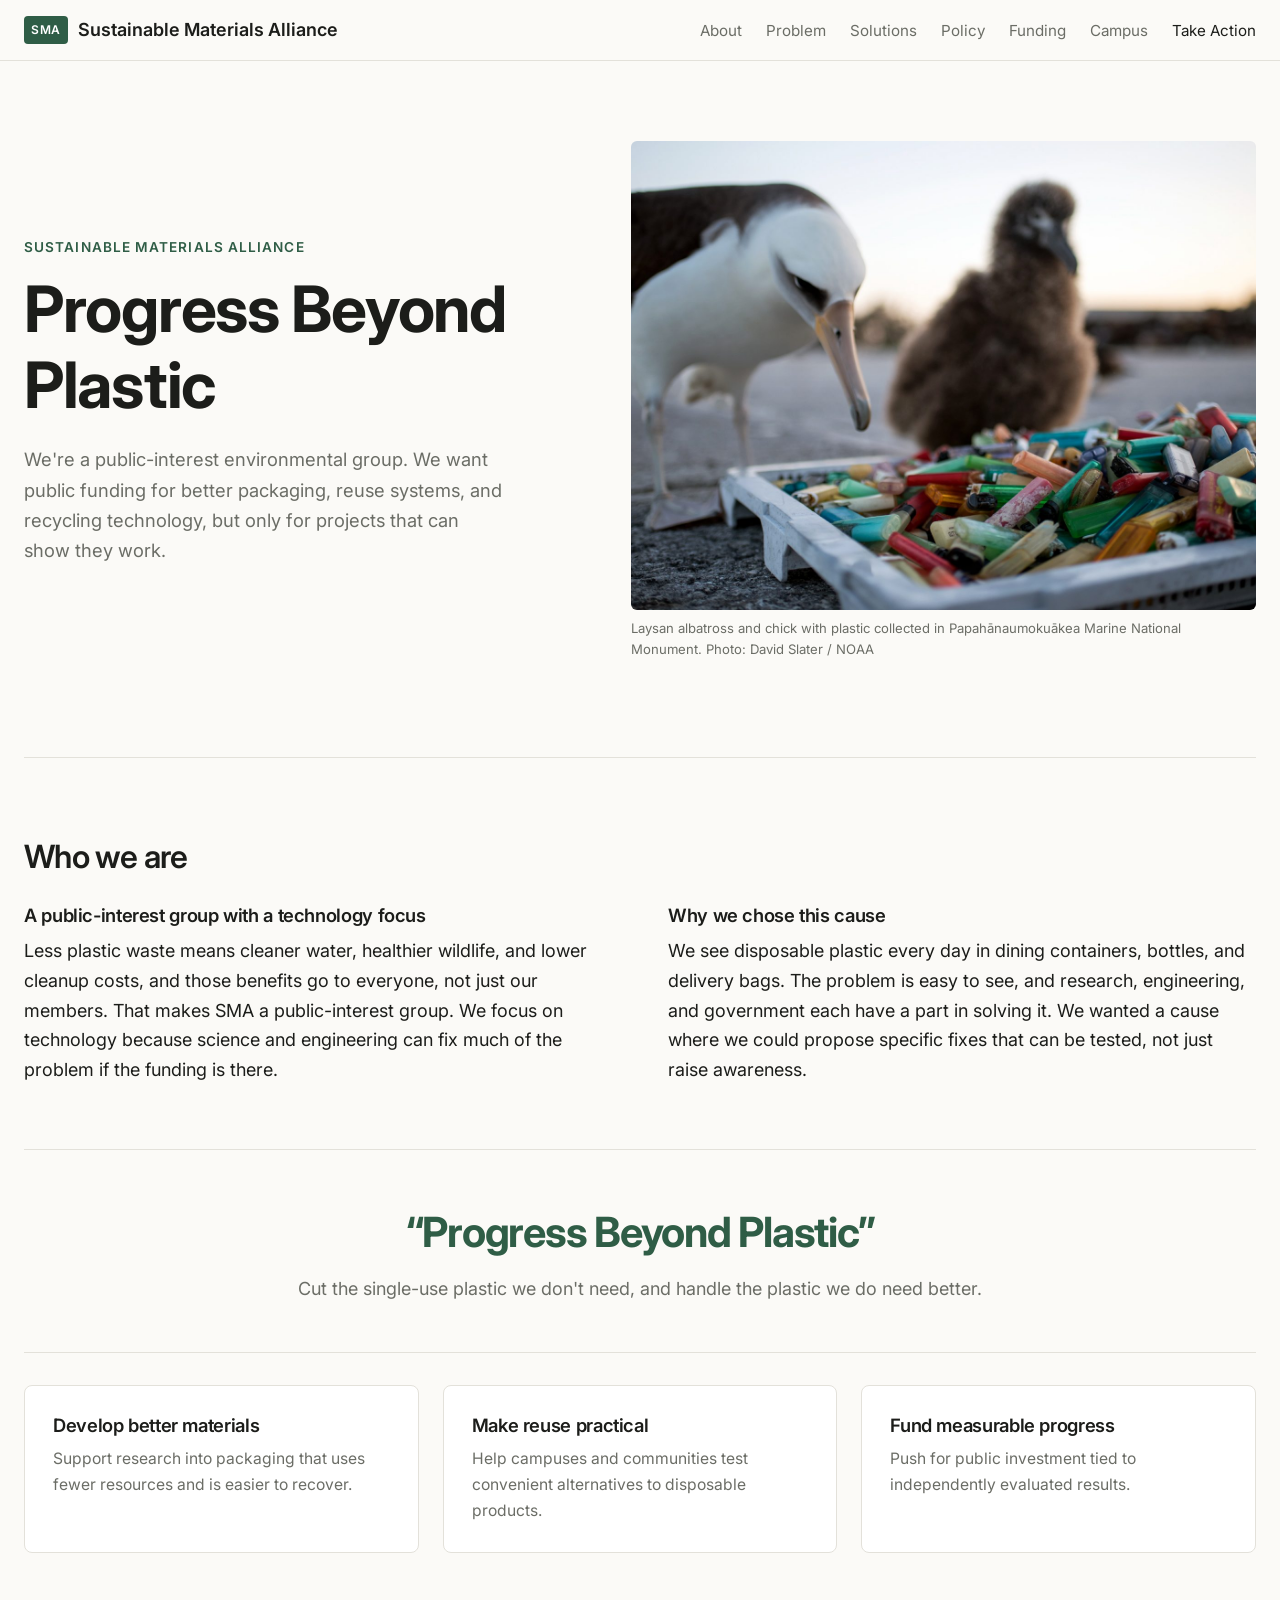
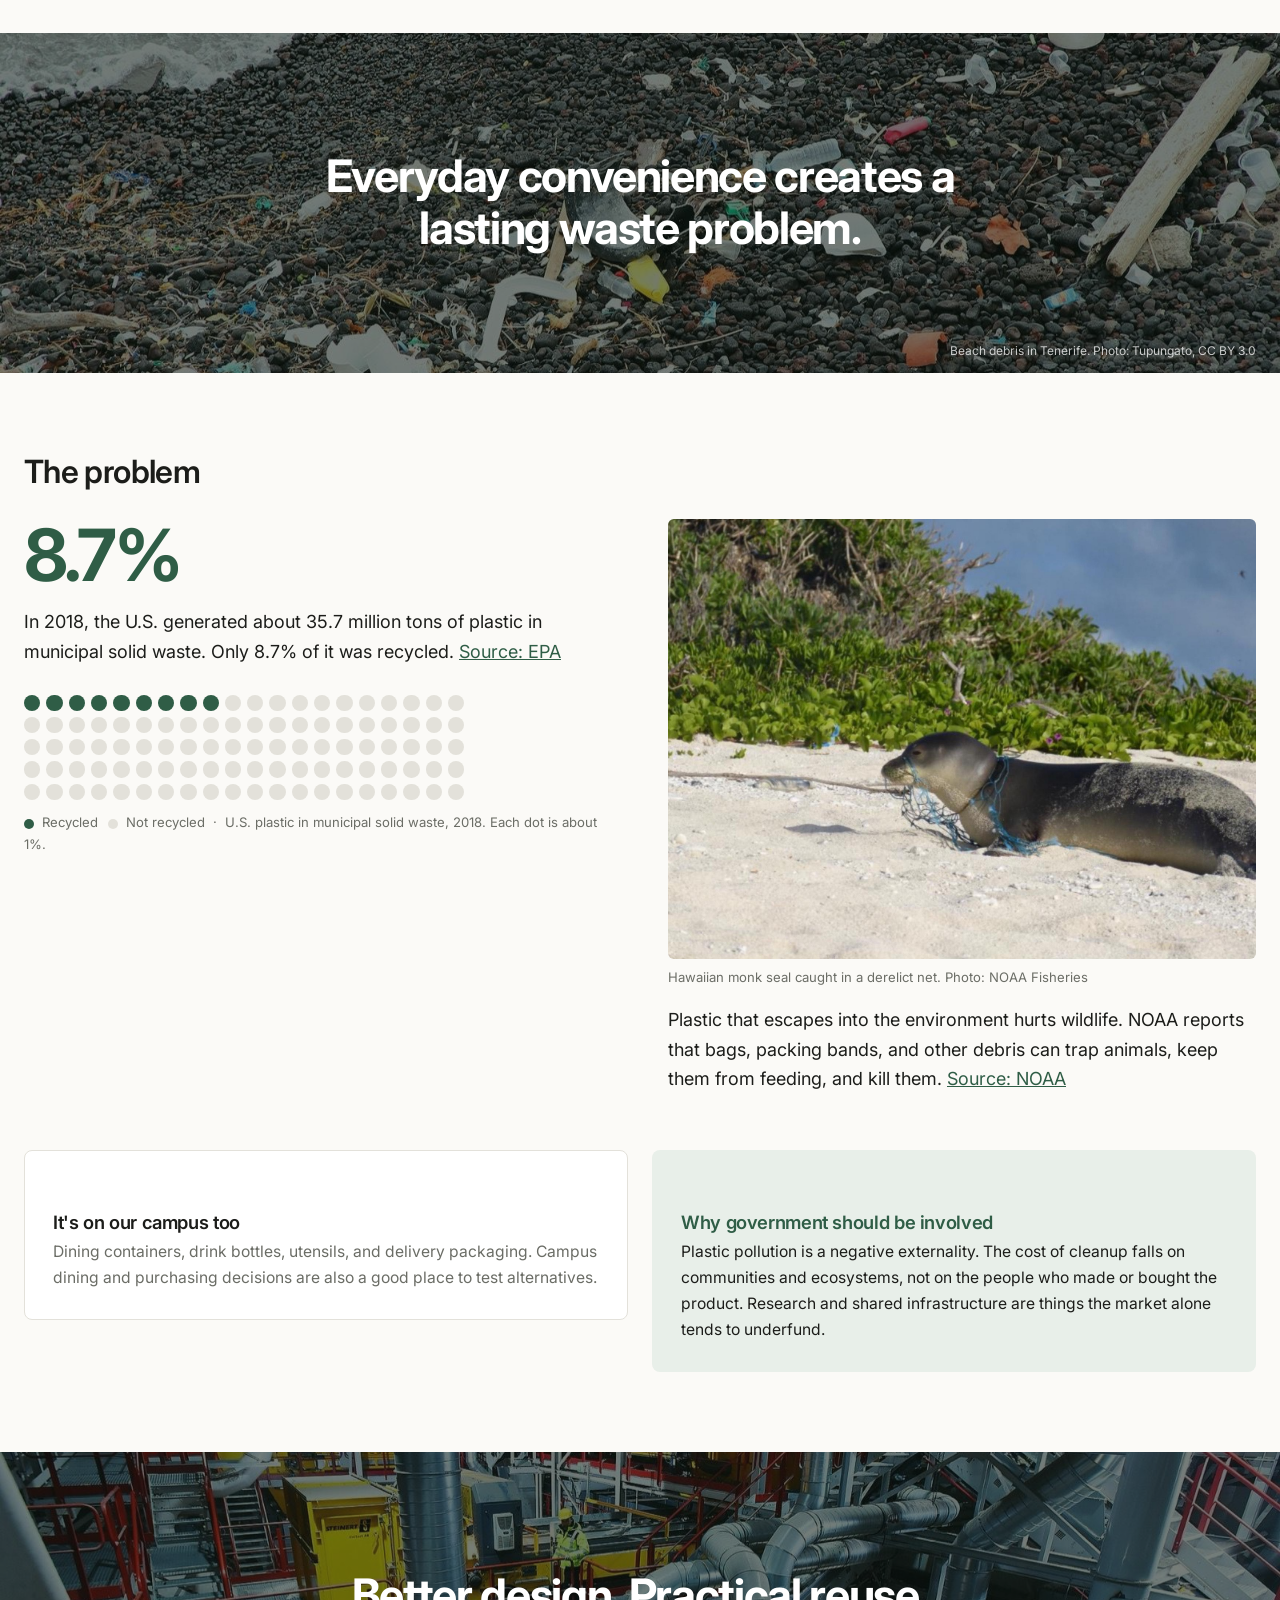
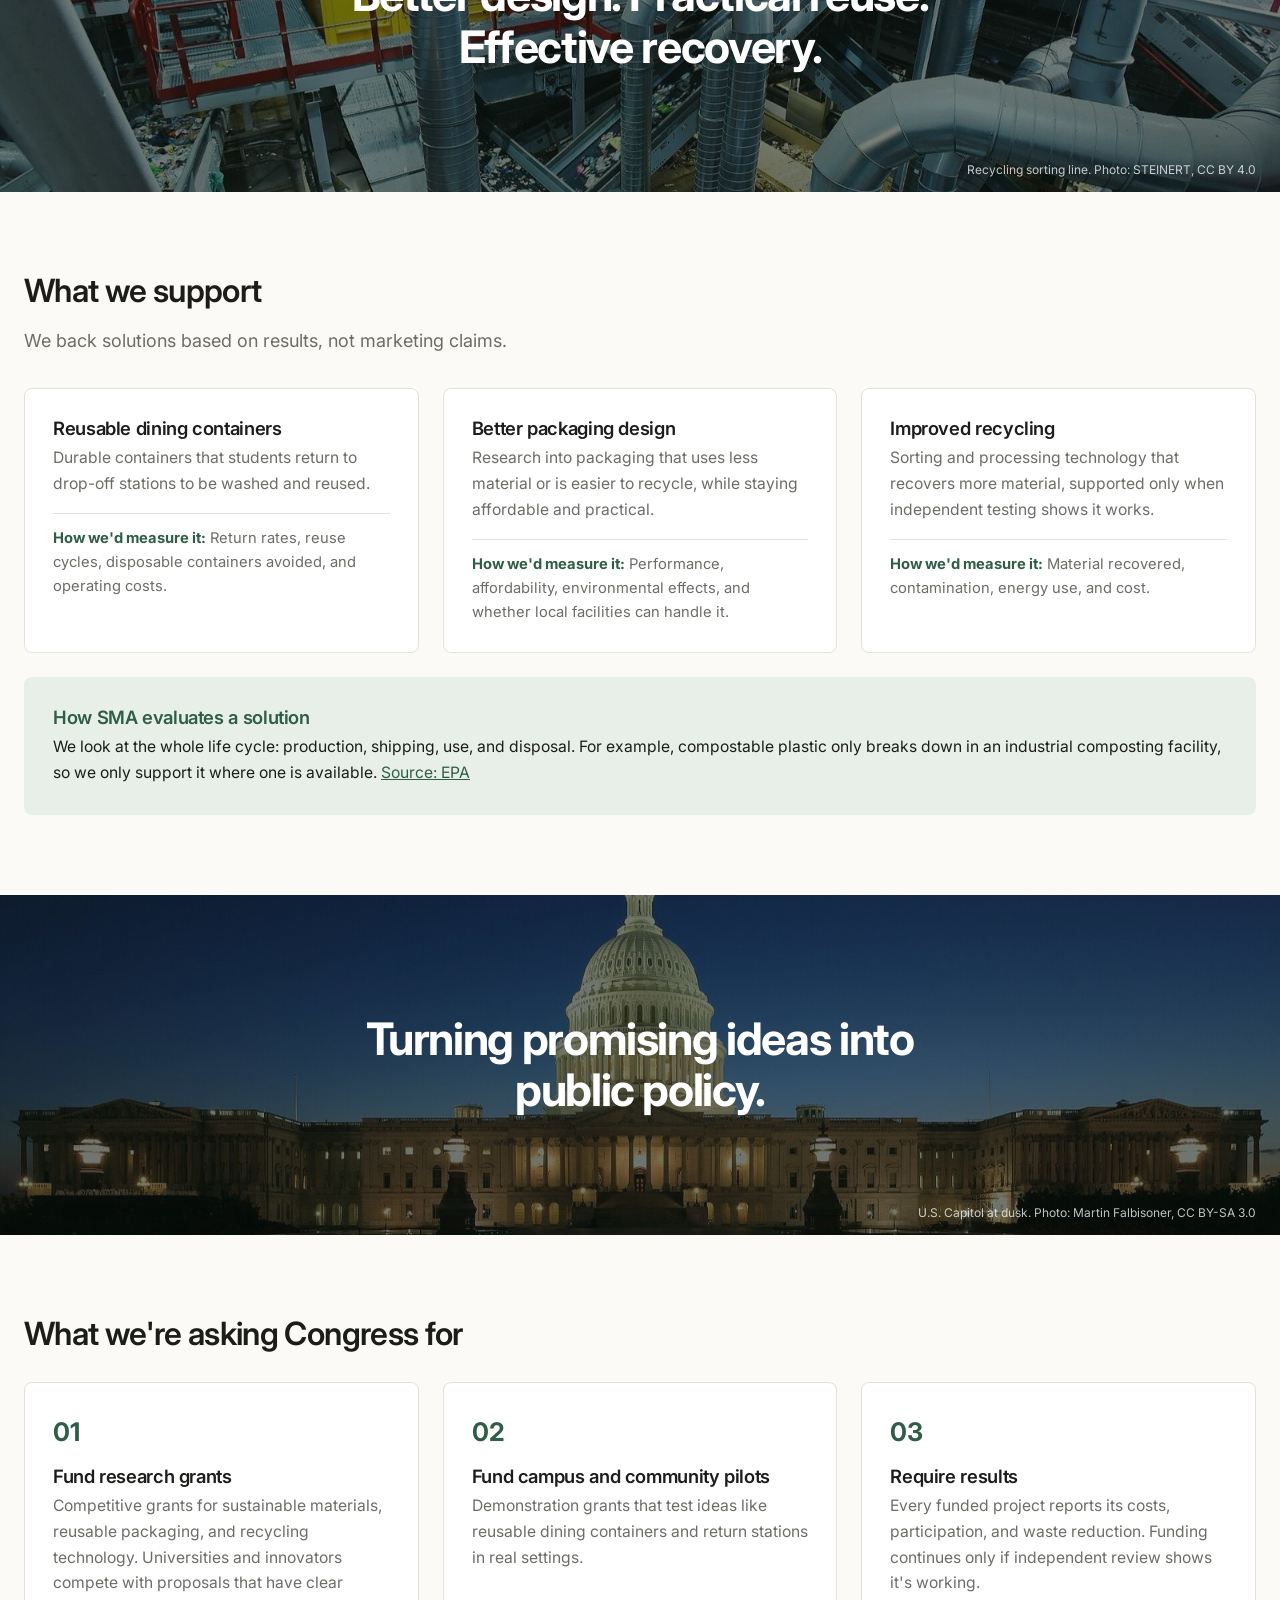
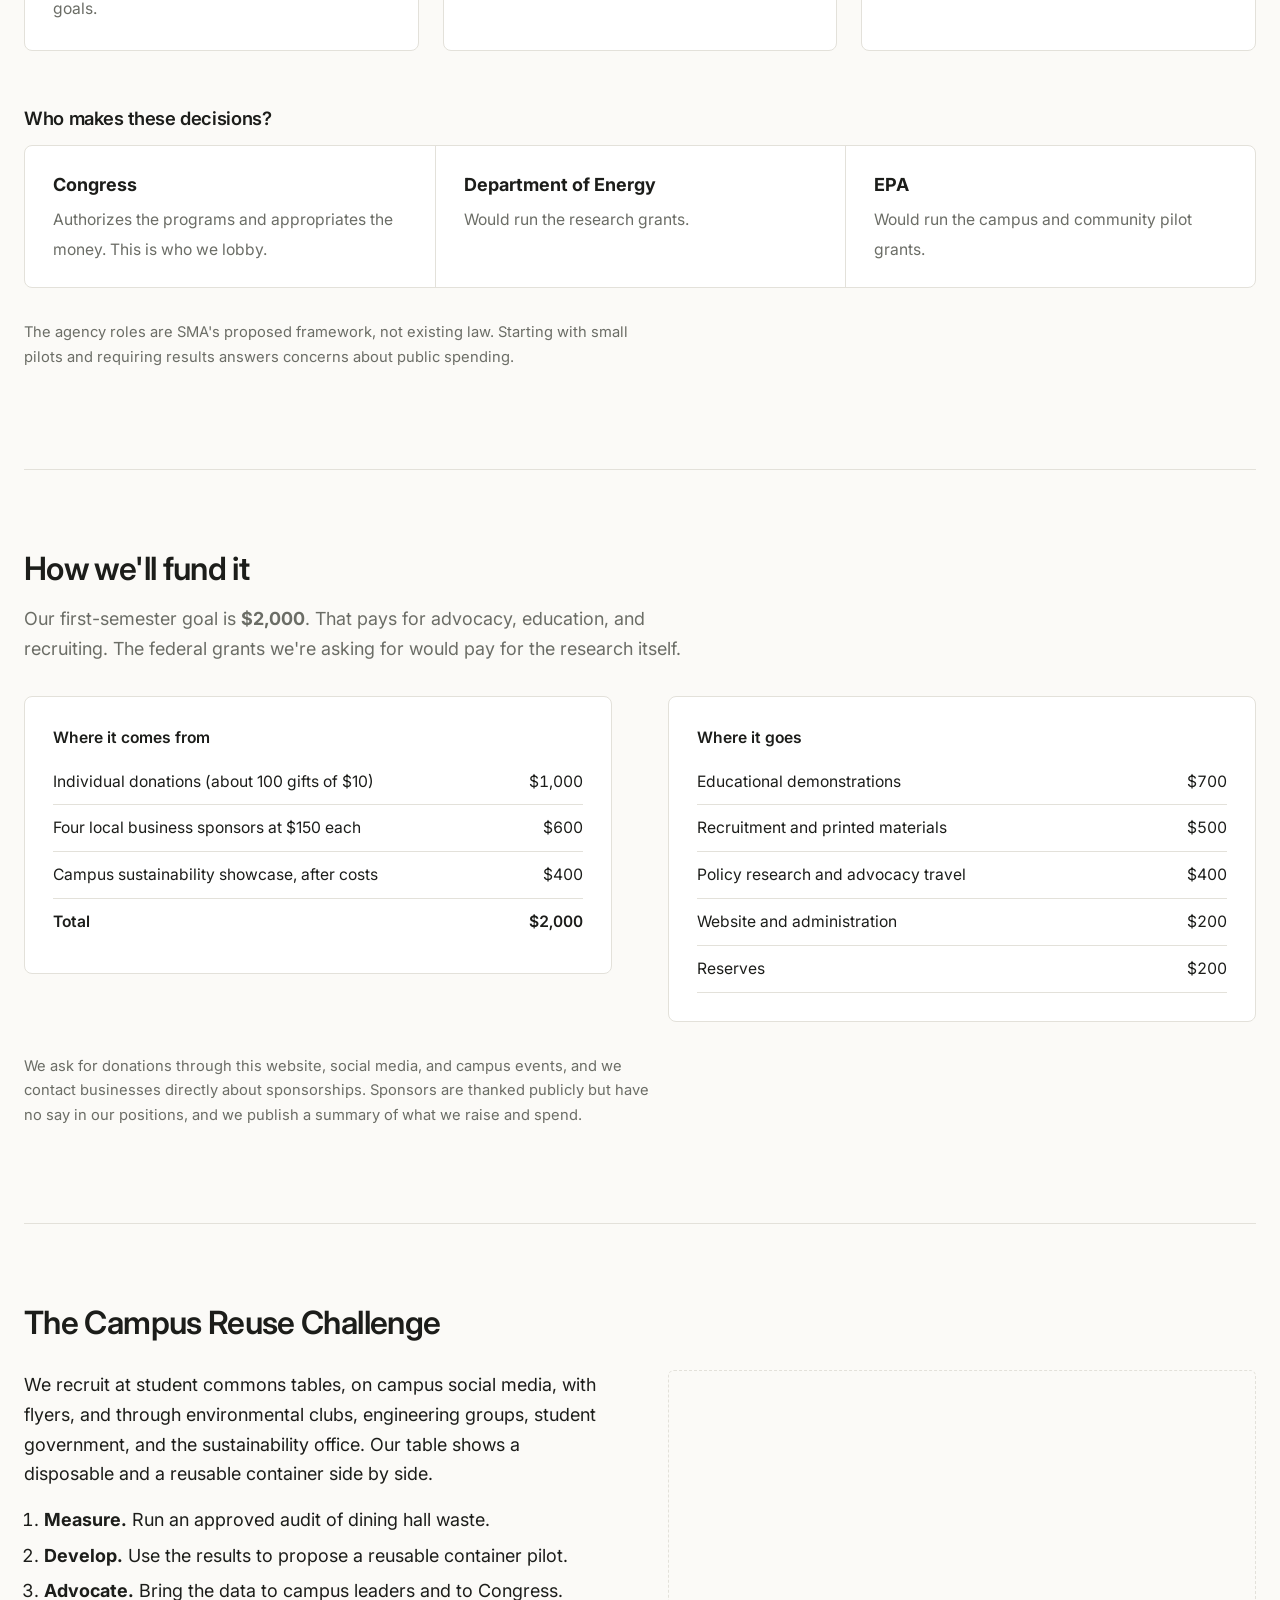
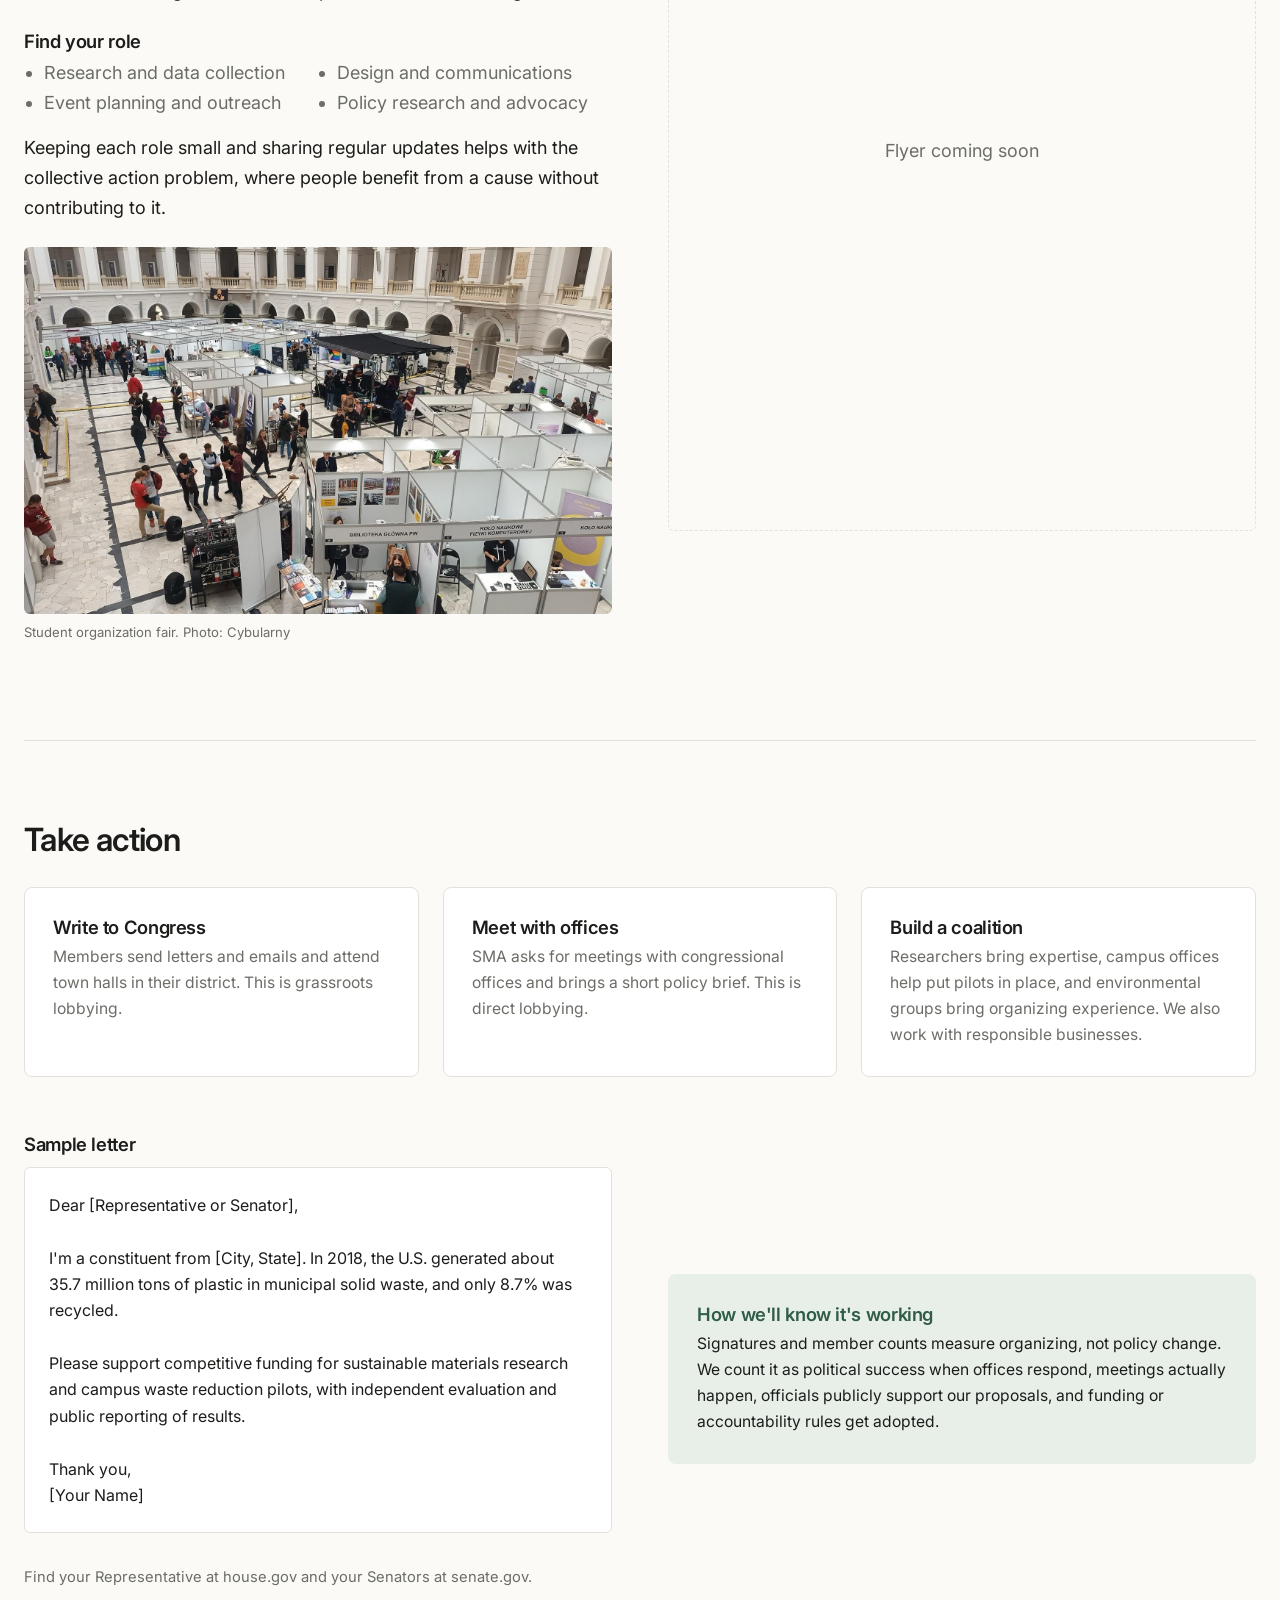
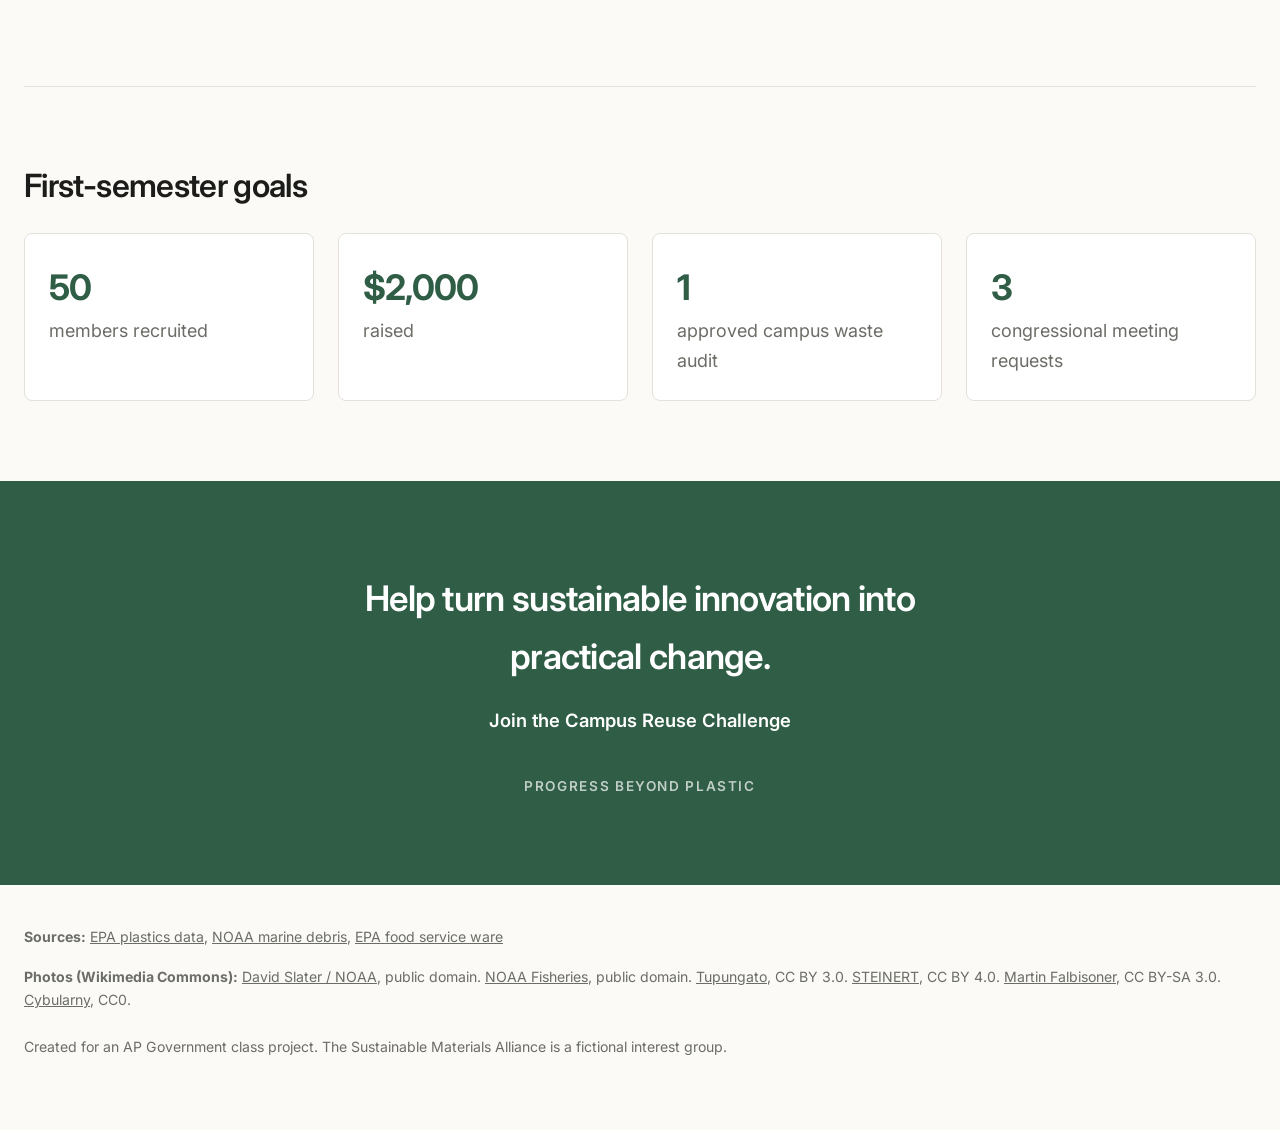
==== commit 5c1ccd88: "new website" ====
--- a/index.html
+++ b/index.html
@@ -3,485 +3,305 @@
 <head>
   <meta charset="utf-8">
   <meta name="viewport" content="width=device-width, initial-scale=1">
-  <title>Sustainable Materials Alliance — Progress Beyond Plastic</title>
-  <meta name="description" content="The Sustainable Materials Alliance (SMA) advances sustainable materials, practical reuse systems, and effective recycling technologies through education and public policy.">
+  <title>Sustainable Materials Alliance</title>
+  <meta name="description" content="The Sustainable Materials Alliance is a student-run interest group working to reduce plastic waste through research, campus pilots, and public policy.">
   <link rel="preconnect" href="https://fonts.googleapis.com">
   <link rel="preconnect" href="https://fonts.gstatic.com" crossorigin>
-  <link href="https://fonts.googleapis.com/css2?family=Bricolage+Grotesque:opsz,wght@12..96,500..800&family=Inter:wght@400;500;600;700&display=swap" rel="stylesheet">
+  <link href="https://fonts.googleapis.com/css2?family=Inter:wght@400;500;600;700&display=swap" rel="stylesheet">
   <link rel="stylesheet" href="styles.css">
-  <link rel="icon" href="data:image/svg+xml,%3Csvg xmlns='http://www.w3.org/2000/svg' viewBox='0 0 64 64'%3E%3Crect width='64' height='64' fill='%231d3a2b'/%3E%3Ccircle cx='46' cy='18' r='8' fill='%23d7f24a'/%3E%3Ctext x='10' y='50' font-family='Georgia' font-size='30' fill='white'%3ES%3C/text%3E%3C/svg%3E">
 </head>
 <body>
 
-<nav class="nav" id="nav" aria-label="Main">
-  <a href="#top" class="brand" aria-label="Back to top"><b>SMA</b><span>Sustainable Materials Alliance</span></a>
-  <button class="nav-toggle" aria-expanded="false">Menu</button>
-  <ul class="nav-links">
-    <li><a href="#problem"><i>01</i>Problem</a></li>
-    <li><a href="#solutions"><i>02</i>Solutions</a></li>
-    <li><a href="#policy"><i>03</i>Policy</a></li>
-    <li><a href="#support"><i>04</i>Support</a></li>
-    <li><a href="#campus"><i>05</i>Campus</a></li>
-    <li><a href="#action"><i>06</i>Take Action</a></li>
-  </ul>
+<nav class="nav">
+  <div class="container nav-inner">
+    <a href="#top" class="brand"><span class="mark">SMA</span> Sustainable Materials Alliance</a>
+    <ul class="nav-links">
+      <li><a href="#about">About</a></li>
+      <li><a href="#problem">Problem</a></li>
+      <li><a href="#solutions">Solutions</a></li>
+      <li><a href="#policy">Policy</a></li>
+      <li><a href="#funding">Funding</a></li>
+      <li><a href="#campus">Campus</a></li>
+      <li><a href="#action">Take Action</a></li>
+    </ul>
+  </div>
 </nav>
 
 <main>
 
-<!-- ============ HERO ============ -->
-<header class="hero" id="top" data-section>
+<header class="hero container" id="top">
   <div class="hero-text">
-    <span class="label">A public-interest environmental group</span>
-    <h1>Progress <span class="hl">beyond</span> plastic.</h1>
-    <p>We advance sustainable materials, practical reuse systems, and effective recycling technologies — through education and public policy.</p>
-    <div class="btn-row">
-      <a href="#campus" class="btn btn-ink">Join the Campus Reuse Challenge</a>
-      <a href="#solutions" class="btn">Explore our solutions <span class="arrow">↓</span></a>
-    </div>
-    <div class="hero-facts">
-      <div><b>35.7M</b><span>tons of plastic in U.S. trash, 2018</span></div>
-      <div><b>8.7%</b><span>of it recycled</span></div>
-      <div><b>3</b><span>asks for Congress</span></div>
-    </div>
-  </div>
-  <figure class="hero-media">
-    <img src="images/albatross.jpg" alt="A Laysan albatross and its chick beside a tray of plastic lighters and debris collected from their habitat">
-    <figcaption>A Laysan albatross and chick beside plastic debris collected in Papahānaumokuākea Marine National Monument. Photo: David Slater / NOAA, public domain.</figcaption>
+    <p class="eyebrow">Sustainable Materials Alliance</p>
+    <h1>Progress Beyond Plastic</h1>
+    <p>We're a public-interest environmental group. We want public funding for better packaging, reuse systems, and recycling technology, but only for projects that can show they work.</p>
+  </div>
+  <figure class="hero-image">
+    <img src="images/albatross.jpg" alt="A Laysan albatross and its chick next to a tray of plastic lighters collected from their habitat">
+    <figcaption>Laysan albatross and chick with plastic collected in Papahānaumokuākea Marine National Monument. Photo: David Slater / NOAA</figcaption>
   </figure>
 </header>
 
-<div class="ticker" aria-hidden="true">
-  <div class="ticker-track">
-    <span><b>35.7M tons</b> of plastic in U.S. municipal solid waste — EPA, 2018</span>
-    <span>Only <b>8.7%</b> was recycled</span>
-    <span>Entanglement harms seals, sea turtles &amp; seabirds — NOAA</span>
-    <span>Our ask: <b>fund research · test on campuses · require results</b></span>
-    <span><b>35.7M tons</b> of plastic in U.S. municipal solid waste — EPA, 2018</span>
-    <span>Only <b>8.7%</b> was recycled</span>
-    <span>Entanglement harms seals, sea turtles &amp; seabirds — NOAA</span>
-    <span>Our ask: <b>fund research · test on campuses · require results</b></span>
+<section id="about" class="container">
+  <h2>Who we are</h2>
+  <div class="two-col">
+    <div>
+      <h3>A public-interest group with a technology focus</h3>
+      <p>Less plastic waste means cleaner water, healthier wildlife, and lower cleanup costs, and those benefits go to everyone, not just our members. That makes SMA a public-interest group. We focus on technology because science and engineering can fix much of the problem if the funding is there.</p>
+    </div>
+    <div>
+      <h3>Why we chose this cause</h3>
+      <p>We see disposable plastic every day in dining containers, bottles, and delivery bags. The problem is easy to see, and research, engineering, and government each have a part in solving it. We wanted a cause where we could propose specific fixes that can be tested, not just raise awareness.</p>
+    </div>
+  </div>
+  <div class="slogan-panel">
+    <p class="slogan">&ldquo;Progress Beyond Plastic&rdquo;</p>
+    <p>Cut the single-use plastic we don't need, and handle the plastic we do need better.</p>
+  </div>
+  <div class="cards">
+    <div class="card">
+      <h3>Develop better materials</h3>
+      <p>Support research into packaging that uses fewer resources and is easier to recover.</p>
+    </div>
+    <div class="card">
+      <h3>Make reuse practical</h3>
+      <p>Help campuses and communities test convenient alternatives to disposable products.</p>
+    </div>
+    <div class="card">
+      <h3>Fund measurable progress</h3>
+      <p>Push for public investment tied to independently evaluated results.</p>
+    </div>
+  </div>
+</section>
+
+<div class="band" style="background-image: url('images/beach.jpg')">
+  <div class="container">
+    <p class="band-title">Everyday convenience creates a lasting waste problem.</p>
+    <p class="band-credit">Beach debris in Tenerife. Photo: Tupungato, CC BY 3.0</p>
   </div>
 </div>
 
-<!-- ============ MANIFESTO ============ -->
-<section class="manifesto">
-  <div class="wrap manifesto-grid">
-    <p class="reveal">We're a public-interest environmental group that believes the fix for plastic waste is <span class="mark">better technology</span> — and public policy that pays for proof.</p>
-    <ul class="pillars reveal">
-      <li><span class="n">01</span><div><b>Develop better materials</b>Packaging that uses fewer resources and is easier to recover.</div></li>
-      <li><span class="n">02</span><div><b>Make reuse practical</b>Campus and community trials of convenient alternatives.</div></li>
-      <li><span class="n">03</span><div><b>Fund measurable progress</b>Public investment tied to independently evaluated results.</div></li>
-    </ul>
-  </div>
-</section>
-
-<!-- ============ 01 PROBLEM ============ -->
-<section class="section" id="problem" data-section>
-  <div class="wrap">
-    <div class="section-head">
-      <div class="num"><b>01</b>The Problem</div>
-      <div>
-        <h2 class="h-lg">Everyday convenience creates a lasting waste challenge.</h2>
-      </div>
-    </div>
-
-    <div class="problem-grid">
-      <div class="stat-sticky reveal">
-        <span class="label">U.S. plastic in municipal solid waste, 2018</span>
-        <div class="stat-num" style="margin-top:14px">8.7<sup>%</sup></div>
-        <p class="stat-sub">recycled — out of <strong>35.7 million tons</strong> generated.</p>
-        <div class="waffle" id="waffle" role="img" aria-label="100 squares, 9 filled: about 9 percent recycled"></div>
-        <div class="waffle-key label"><span><i style="background:var(--ink)"></i>Recycled</span><span><i style="background:var(--rule)"></i>Not recycled</span></div>
-        <details style="margin-top:24px">
-          <summary>What this number measures</summary>
-          <div class="det-body">
-            <p>EPA's most recent national figures for plastic in <em>municipal solid waste</em> — trash and recycling from homes, schools, and businesses. They're historical (2018), not a measure of all plastic production or today's recycling rate. Most non-recycled plastic was landfilled or burned for energy; it didn't all reach the environment.</p>
-            <a href="https://www.epa.gov/facts-and-figures-about-materials-waste-and-recycling/plastics-material-specific-data" target="_blank" rel="noopener">EPA plastics data ↗</a>
-          </div>
-        </details>
-      </div>
-
-      <div class="problem-body">
-        <figure class="reveal">
-          <img src="images/monkseal.jpg" alt="A Hawaiian monk seal on a beach with derelict fishing net wrapped around its neck">
-          <figcaption class="caption">An endangered Hawaiian monk seal entangled in derelict net. Photo: NOAA Fisheries (Permit #10137), public domain.</figcaption>
-        </figure>
-        <div class="block reveal">
-          <span class="label">Wildlife</span>
-          <h3>It doesn't stay where we throw it.</h3>
-          <p>NOAA documents how plastic bags, packing bands, and other marine debris entangle animals — restricting movement and feeding, and potentially causing injury or death.</p>
-          <a href="https://marinedebris.noaa.gov/why-marine-debris-problem/wildlife-entanglement-and-ghost-fishing" target="_blank" rel="noopener">NOAA Marine Debris Program ↗</a>
-        </div>
-        <div class="block reveal">
-          <span class="label">Campus</span>
-          <h3>It's in our dining halls.</h3>
-          <p>Disposable dining containers, beverage bottles, utensils, and delivery packaging connect this national problem to everyday student life. Campus dining and purchasing decisions are also the perfect place to test what works instead.</p>
-        </div>
-        <div class="block reveal">
-          <span class="label">Priority</span>
-          <h3>Prevention first.</h3>
-          <p>Reducing unnecessary disposal limits the amount of material that needs collection, processing, or cleanup in the first place.</p>
-        </div>
-      </div>
-    </div>
-  </div>
-</section>
-
-<section class="band" aria-label="Why government has a role">
-  <img src="images/beach.jpg" alt="Plastic fragments and debris scattered across a dark volcanic beach">
-  <div class="wrap">
-    <div class="band-quote reveal">
-      <span class="label">AP Gov · Why government has a role</span>
-      <p class="big">Plastic pollution is a <em class="serif-i">negative externality</em> — its costs land on people who never bought the product.</p>
-      <p class="small">Communities and ecosystems pay for waste they didn't create. That's why SMA supports public investment in research, shared infrastructure, and environmental protection that individual consumers and businesses won't fully finance on their own.</p>
-      <p class="caption">Beach debris in Tenerife. Photo: Marek Ślusarczyk (Tupungato), CC BY 3.0</p>
-    </div>
-  </div>
-</section>
-
-<!-- ============ 02 SOLUTIONS ============ -->
-<section class="section" id="solutions" data-section>
-  <div class="wrap">
-    <div class="section-head">
-      <div class="num"><b>02</b>Our Solutions</div>
-      <div>
-        <h2 class="h-lg">Better design. Practical reuse. Effective recovery.</h2>
-        <p class="intro">We back technologies on performance, not marketing claims. Every solution has to prove itself with numbers.</p>
-      </div>
-    </div>
-
-    <div class="solutions">
-      <article class="solution reveal">
-        <div class="sol-img contain"><img src="images/reusable.jpg" alt="Stack of durable glass food containers with red lids"></div>
-        <div>
-          <span class="sol-num">A — Reuse</span>
-          <h3>Reusable dining systems</h3>
-          <p>Durable containers circulate through distribution, convenient return stations, washing, and repeated use — replacing thousands of single-use clamshells.</p>
-          <span class="label">We measure</span>
-          <ul class="chips"><li>Return rate</li><li>Reuse cycles</li><li>Washing needs</li><li>Operating cost</li><li>Disposables avoided</li></ul>
-        </div>
-      </article>
-      <article class="solution reveal">
-        <div class="sol-img"><img src="images/lab.jpg" alt="A scientist working at a computer in a modern laboratory"></div>
-        <div>
-          <span class="sol-num">B — Design</span>
-          <h3>Improved material design</h3>
-          <p>Research into packaging that uses less material or is easier to recover after use — while staying affordable and actually working.</p>
-          <span class="label">We measure</span>
-          <ul class="chips"><li>Performance</li><li>Affordability</li><li>Environmental effects</li><li>Fits local infrastructure</li></ul>
-        </div>
-      </article>
-      <article class="solution reveal">
-        <div class="sol-img"><img src="images/sorting.jpg" alt="Industrial sorting machinery and conveyor belts inside a recycling facility"></div>
-        <div>
-          <span class="sol-num">C — Recovery</span>
-          <h3>Recycling improvements</h3>
-          <p>Better sorting and processing technologies that recover useful materials — supported only when independent evidence shows improved recovery at reasonable cost.</p>
-          <span class="label">We measure</span>
-          <ul class="chips"><li>Material recovered</li><li>Contamination</li><li>Energy use</li><li>Cost</li></ul>
-          <p class="caption">Photos: Rubbermaid Products (CC BY 2.0); Esculab (CC0); STEINERT (CC BY 4.0)</p>
-        </div>
-      </article>
-    </div>
-
-    <div class="lifecycle reveal">
-      <span class="label">How SMA evaluates a solution</span>
-      <h3 class="h-md" style="margin-top:10px">We judge the whole life cycle — not just the label.</h3>
-      <div class="lc-steps">
-        <div>Production<small>materials &amp; energy</small></div>
-        <div>Transportation<small>weight &amp; distance</small></div>
-        <div>Use<small>does it actually work?</small></div>
-        <div>Disposal<small>can it be recovered?</small></div>
-      </div>
-      <details style="margin-top:24px">
-        <summary>Example: why "compostable" isn't automatically better</summary>
-        <div class="det-body">
-          <p>Commercially compostable plastic only breaks down in a commercial or industrial composting facility — not in a backyard bin or a landfill. EPA advises choosing it only where a local composting program actually accepts it. So we support compostable packaging only where that collection and processing exist.</p>
-          <a href="https://www.epa.gov/greenerproducts/identifying-sustainable-food-service-and-food-service-ware" target="_blank" rel="noopener">EPA guidance ↗</a>
-        </div>
-      </details>
-    </div>
-  </div>
-</section>
-
-<!-- ============ 03 POLICY ============ -->
-<div class="policy-hero">
-  <img src="images/capitol.jpg" alt="The United States Capitol lit up at dusk">
-  <p class="caption">U.S. Capitol at dusk. Photo: Martin Falbisoner, CC BY-SA 3.0</p>
+<section id="problem" class="container">
+  <h2>The problem</h2>
+  <div class="two-col">
+    <div>
+      <p class="stat">8.7%</p>
+      <p>In 2018, the U.S. generated about 35.7 million tons of plastic in municipal solid waste. Only 8.7% of it was recycled. <a href="https://www.epa.gov/facts-and-figures-about-materials-waste-and-recycling/plastics-material-specific-data" target="_blank" rel="noopener">Source: EPA</a></p>
+      <div class="dots" id="dots" role="img" aria-label="100 dots, about 9 filled: roughly 9 of every 100 tons of U.S. plastic waste were recycled in 2018"></div>
+      <p class="dots-legend"><span class="key key-on"></span> Recycled <span class="key"></span> Not recycled &nbsp;·&nbsp; U.S. plastic in municipal solid waste, 2018. Each dot is about 1%.</p>
+    </div>
+    <figure>
+      <img src="images/monkseal.jpg" alt="A Hawaiian monk seal on a beach with fishing net wrapped around its neck">
+      <figcaption>Hawaiian monk seal caught in a derelict net. Photo: NOAA Fisheries</figcaption>
+      <p class="fig-text">Plastic that escapes into the environment hurts wildlife. NOAA reports that bags, packing bands, and other debris can trap animals, keep them from feeding, and kill them. <a href="https://marinedebris.noaa.gov/why-marine-debris-problem/wildlife-entanglement-and-ghost-fishing" target="_blank" rel="noopener">Source: NOAA</a></p>
+    </figure>
+  </div>
+  <div class="two-col panels">
+    <div class="card">
+      <h3>It's on our campus too</h3>
+      <p>Dining containers, drink bottles, utensils, and delivery packaging. Campus dining and purchasing decisions are also a good place to test alternatives.</p>
+    </div>
+    <div class="card card-accent">
+      <h3>Why government should be involved</h3>
+      <p>Plastic pollution is a negative externality. The cost of cleanup falls on communities and ecosystems, not on the people who made or bought the product. Research and shared infrastructure are things the market alone tends to underfund.</p>
+    </div>
+  </div>
+</section>
+
+<div class="band" style="background-image: url('images/sorting.jpg')">
+  <div class="container">
+    <p class="band-title">Better design. Practical reuse. Effective recovery.</p>
+    <p class="band-credit">Recycling sorting line. Photo: STEINERT, CC BY 4.0</p>
+  </div>
 </div>
-<section class="section dark" id="policy" data-section>
-  <div class="wrap">
-    <div class="section-head">
-      <div class="num"><b>03</b>Policy Agenda</div>
-      <div>
-        <h2 class="h-lg">Three asks for Congress.</h2>
-        <p class="intro">Turning promising ideas into public policy — with accountability built in.</p>
-      </div>
-    </div>
-
-    <ol class="asks">
-      <li class="ask reveal">
-        <div class="n">1</div>
-        <h3>Fund competitive research grants.</h3>
-        <div>
-          <p>For sustainable materials, reusable packaging systems, and recycling improvements. Universities, public research institutions, and qualified innovators compete with defined goals and evaluation criteria.</p>
-          <div class="who">Administered by: Department of Energy</div>
-        </div>
-      </li>
-      <li class="ask reveal">
-        <div class="n">2</div>
-        <h3>Test solutions on real campuses.</h3>
-        <div>
-          <p>Demonstration grants for limited campus and community pilots — like reusable dining containers paired with accessible return stations, with participation and waste reduction measured.</p>
-          <div class="who">Administered by: EPA</div>
-        </div>
-      </li>
-      <li class="ask reveal">
-        <div class="n">3</div>
-        <h3>Require results.</h3>
-        <div>
-          <p>Grant recipients report costs, participation, waste reduction, and environmental effects. Independent review decides whether a project keeps its funding.</p>
-          <div class="who">Applies to: every funded project</div>
-        </div>
-      </li>
-    </ol>
-
-    <div class="deciders reveal">
-      <div><b>Congress</b><p>Authorizes programs and appropriates the money. The target of our lobbying.</p></div>
-      <div><b>Dept. of Energy</b><p>Would run technology-research grants under our proposal.</p></div>
-      <div><b>EPA</b><p>Would run waste-reduction demonstration grants under our proposal.</p></div>
-    </div>
-    <p class="fine">Agency roles are SMA's proposed framework, not an existing legislative package. Limited trials and performance requirements answer concerns about public spending: money continues only where results are demonstrated.</p>
-    <div class="btn-row" style="margin-top:28px">
-      <a href="policy-brief.html" target="_blank" class="btn btn-signal">Read our policy brief <span class="arrow">↗</span></a>
-    </div>
-  </div>
-</section>
-
-<!-- ============ 04 SUPPORT ============ -->
-<section class="section" id="support" data-section>
-  <div class="wrap">
-    <div class="section-head">
-      <div class="num"><b>04</b>Support Our Work</div>
-      <div>
-        <h2 class="h-lg">A practical budget for a growing organization.</h2>
-      </div>
-    </div>
-
-    <div class="ledger-grid">
-      <div class="reveal">
-        <span class="label">Proposed first-semester goal</span>
-        <div class="goal-figure" style="margin-top:10px">$2,000</div>
-        <span class="label" style="display:block;margin-top:36px">Where it goes</span>
-        <div class="stack" id="stack" role="img" aria-label="Spending: $700 demonstrations, $500 recruitment, $400 advocacy, $200 website, $200 reserves">
-          <div class="c1" data-value="700"></div><div class="c2" data-value="500"></div><div class="c3" data-value="400"></div><div class="c4" data-value="200"></div><div class="c5" data-value="200"></div>
-        </div>
-        <ul class="stack-key">
-          <li><i class="c1"></i>Educational demonstrations<b>$700</b></li>
-          <li><i class="c2"></i>Recruitment &amp; printed materials<b>$500</b></li>
-          <li><i class="c3"></i>Policy research &amp; local advocacy travel<b>$400</b></li>
-          <li><i class="c4"></i>Website &amp; administration<b>$200</b></li>
-          <li><i class="c5"></i>Reserves<b>$200</b></li>
-        </ul>
-      </div>
-
-      <div class="reveal">
-        <div class="ledger">
-          <h3>Income plan — Fall semester</h3>
-          <div class="row"><span>Individual donations<small>~100 gifts × $10 · web, social, campus</small></span><span class="lead"></span><span>$1,000</span></div>
-          <div class="row"><span>Business sponsorships<small>4 mission-aligned businesses × $150</small></span><span class="lead"></span><span>$600</span></div>
-          <div class="row"><span>Sustainability showcase<small>net proceeds after event costs</small></span><span class="lead"></span><span>$400</span></div>
-          <div class="row total"><span>Total</span><span class="lead"></span><span>$2,000</span></div>
-        </div>
-        <div class="pledge">
-          <p><strong>Our transparency rule:</strong> sponsors get acknowledgment — never control over our policy positions or research conclusions. We publish a financial summary of everything raised and spent.</p>
-          <p style="color:var(--ink-2);font-size:0.95rem">This budget pays for advocacy, education, and recruitment. The federal grants we propose would separately fund research and implementation.</p>
-          <button class="btn btn-ink" id="donate-demo" type="button">Donate</button>
-          <p class="demo-note" id="donate-msg" hidden>Classroom demo only — this site doesn't collect payments or personal information.</p>
-        </div>
-      </div>
-    </div>
-  </div>
-</section>
-
-<!-- ============ 05 CAMPUS ============ -->
-<section class="section" id="campus" data-section style="background:var(--paper-2)">
-  <div class="wrap">
-    <div class="section-head">
-      <div class="num"><b>05</b>Campus Reuse Challenge</div>
-      <div>
-        <h2 class="h-lg">Start with one campus. Build evidence for wider change.</h2>
-        <p class="intro">We recruit at student-commons tables, on campus social media, with printed flyers, and through environmental clubs, engineering and science groups, student government, and sustainability offices.</p>
-      </div>
-    </div>
-
-    <div class="campus-grid">
-      <figure class="campus-photo reveal" style="margin:0">
-        <img src="images/campus.jpg" alt="Overhead view of a busy student organization fair with booths in a university hall">
-        <figcaption class="caption">Student organization fair. Photo: Cybularny, CC0</figcaption>
-      </figure>
-      <ol class="steps reveal">
-        <li><span class="n">1</span><div><h3>Measure</h3><p>Run an <strong>authorized</strong> dining-area waste audit to set a baseline.</p></div></li>
-        <li><span class="n">2</span><div><h3>Develop</h3><p>Use the findings to propose a reusable-container pilot with easy return stations.</p></div></li>
-        <li><span class="n">3</span><div><h3>Advocate</h3><p>Bring the evidence to campus leaders — and to Congress.</p></div></li>
+
+<section id="solutions" class="container">
+  <h2>What we support</h2>
+  <p class="intro">We back solutions based on results, not marketing claims.</p>
+  <div class="cards">
+    <div class="card">
+      <h3>Reusable dining containers</h3>
+      <p>Durable containers that students return to drop-off stations to be washed and reused.</p>
+      <p class="measure"><strong>How we'd measure it:</strong> Return rates, reuse cycles, disposable containers avoided, and operating costs.</p>
+    </div>
+    <div class="card">
+      <h3>Better packaging design</h3>
+      <p>Research into packaging that uses less material or is easier to recycle, while staying affordable and practical.</p>
+      <p class="measure"><strong>How we'd measure it:</strong> Performance, affordability, environmental effects, and whether local facilities can handle it.</p>
+    </div>
+    <div class="card">
+      <h3>Improved recycling</h3>
+      <p>Sorting and processing technology that recovers more material, supported only when independent testing shows it works.</p>
+      <p class="measure"><strong>How we'd measure it:</strong> Material recovered, contamination, energy use, and cost.</p>
+    </div>
+  </div>
+  <div class="card card-accent wide-note">
+    <h3>How SMA evaluates a solution</h3>
+    <p>We look at the whole life cycle: production, shipping, use, and disposal. For example, compostable plastic only breaks down in an industrial composting facility, so we only support it where one is available. <a href="https://www.epa.gov/greenerproducts/identifying-sustainable-food-service-and-food-service-ware" target="_blank" rel="noopener">Source: EPA</a></p>
+  </div>
+</section>
+
+<div class="band" style="background-image: url('images/capitol.jpg')">
+  <div class="container">
+    <p class="band-title">Turning promising ideas into public policy.</p>
+    <p class="band-credit">U.S. Capitol at dusk. Photo: Martin Falbisoner, CC BY-SA 3.0</p>
+  </div>
+</div>
+
+<section id="policy" class="container">
+  <h2>What we're asking Congress for</h2>
+  <ol class="cards numbered">
+    <li class="card">
+      <h3>Fund research grants</h3>
+      <p>Competitive grants for sustainable materials, reusable packaging, and recycling technology. Universities and innovators compete with proposals that have clear goals.</p>
+    </li>
+    <li class="card">
+      <h3>Fund campus and community pilots</h3>
+      <p>Demonstration grants that test ideas like reusable dining containers and return stations in real settings.</p>
+    </li>
+    <li class="card">
+      <h3>Require results</h3>
+      <p>Every funded project reports its costs, participation, and waste reduction. Funding continues only if independent review shows it's working.</p>
+    </li>
+  </ol>
+
+  <h3 class="sub-heading">Who makes these decisions?</h3>
+  <div class="roles">
+    <div><strong>Congress</strong><span>Authorizes the programs and appropriates the money. This is who we lobby.</span></div>
+    <div><strong>Department of Energy</strong><span>Would run the research grants.</span></div>
+    <div><strong>EPA</strong><span>Would run the campus and community pilot grants.</span></div>
+  </div>
+  <p class="note">The agency roles are SMA's proposed framework, not existing law. Starting with small pilots and requiring results answers concerns about public spending.</p>
+</section>
+
+<section id="funding" class="container">
+  <h2>How we'll fund it</h2>
+  <p class="intro">Our first-semester goal is <strong>$2,000</strong>. That pays for advocacy, education, and recruiting. The federal grants we're asking for would pay for the research itself.</p>
+  <div class="two-col">
+    <div class="card">
+      <table>
+        <caption>Where it comes from</caption>
+        <tr><td>Individual donations (about 100 gifts of $10)</td><td>$1,000</td></tr>
+        <tr><td>Four local business sponsors at $150 each</td><td>$600</td></tr>
+        <tr><td>Campus sustainability showcase, after costs</td><td>$400</td></tr>
+        <tr class="total"><td>Total</td><td>$2,000</td></tr>
+      </table>
+    </div>
+    <div class="card">
+      <table>
+        <caption>Where it goes</caption>
+        <tr><td>Educational demonstrations</td><td>$700</td></tr>
+        <tr><td>Recruitment and printed materials</td><td>$500</td></tr>
+        <tr><td>Policy research and advocacy travel</td><td>$400</td></tr>
+        <tr><td>Website and administration</td><td>$200</td></tr>
+        <tr><td>Reserves</td><td>$200</td></tr>
+      </table>
+    </div>
+  </div>
+  <p class="note">We ask for donations through this website, social media, and campus events, and we contact businesses directly about sponsorships. Sponsors are thanked publicly but have no say in our positions, and we publish a summary of what we raise and spend.</p>
+</section>
+
+<section id="campus" class="container">
+  <h2>The Campus Reuse Challenge</h2>
+  <div class="two-col">
+    <div>
+      <p>We recruit at student commons tables, on campus social media, with flyers, and through environmental clubs, engineering groups, student government, and the sustainability office. Our table shows a disposable and a reusable container side by side.</p>
+      <ol class="steps">
+        <li><strong>Measure.</strong> Run an approved audit of dining hall waste.</li>
+        <li><strong>Develop.</strong> Use the results to propose a reusable container pilot.</li>
+        <li><strong>Advocate.</strong> Bring the data to campus leaders and to Congress.</li>
       </ol>
-    </div>
-
-    <div class="roles-row">
-      <div class="reveal">
-        <span class="label">Find your role</span>
-        <h3 class="h-md" style="margin:10px 0 20px">Small commitments. Real results.</h3>
-        <details><summary>Research &amp; data collection</summary><div class="det-body">Help run the waste audit, count containers, and track reuse data.</div></details>
-        <details><summary>Events &amp; campus outreach</summary><div class="det-body">Staff the commons table and plan the kickoff meeting and sustainability showcase.</div></details>
-        <details><summary>Design &amp; communications</summary><div class="det-body">Create flyers, social posts, and educational displays.</div></details>
-        <details><summary>Policy research &amp; advocacy</summary><div class="det-body">Draft letters, prep for congressional-office meetings, and attend town halls.</div></details>
-        <p style="font-size:0.92rem;color:var(--ink-2);margin-top:20px">Defined roles and regular progress updates help beat the <strong>collective-action problem</strong> — where people enjoy environmental improvements without pitching in. Kickoff date and location will be posted once confirmed.</p>
-      </div>
-      <div class="flyer-wrap reveal">
-        <div class="flyer-mock" aria-hidden="true">
-          <div class="fm-img"></div>
-          <div class="fm-body">
-            <div class="fm-title">Progress <em>beyond</em> plastic.</div>
-            <div class="fm-sub">Join the Campus Reuse Challenge — Sustainable Materials Alliance</div>
-            <div class="fm-foot"><span>Scan to join →</span><span class="fm-qr"></span></div>
-          </div>
-        </div>
-        <div class="btn-row" style="justify-content:center;margin-top:36px">
-          <a href="flyer.html" target="_blank" class="btn btn-ink">Download our flyer <span class="arrow">↓</span></a>
-        </div>
-      </div>
-    </div>
-  </div>
-</section>
-
-<!-- ============ 06 TAKE ACTION ============ -->
-<section class="section" id="action" data-section>
-  <div class="wrap">
-    <div class="section-head">
-      <div class="num"><b>06</b>Take Action</div>
-      <div>
-        <h2 class="h-lg">Make sustainable innovation a policy priority.</h2>
-      </div>
-    </div>
-
-    <div class="action-grid">
-      <figure class="reveal action-photo" style="margin:0">
-        <img src="images/townhall.jpg" alt="A wooden podium bearing the seal of the U.S. House of Representatives, set up for a town hall">
-        <figcaption class="caption">Set up for a congressional town hall. Photo: Fabrice Florin, CC BY-SA 2.0</figcaption>
-      </figure>
-      <div>
-        <ul class="tactics reveal">
-          <li><div><span class="label">Grassroots lobbying</span><h3>Contact Congress</h3></div><p>Members send personalized letters and emails, show up at town halls, and join district-office meetings — all asking for our three specific funding priorities.</p></li>
-          <li><div><span class="label">Direct lobbying</span><h3>Meet policymakers</h3></div><p>SMA requests congressional-office meetings and presents a concise policy brief combining published evidence with our campus findings.</p></li>
-          <li><div><span class="label">Coalition building</span><h3>Build a coalition</h3></div><p>Prospective partners: university researchers, environmental organizations, campus sustainability offices, and credible sustainable-tech businesses — each bringing expertise, implementation, or organizing experience.</p></li>
-        </ul>
-
-<div class="letter reveal" id="letter-text">Dear [Representative / Senator Name],
-
-I am a constituent from [City, State] and a supporter of the Sustainable Materials Alliance. In 2018, the United States generated about 35.7 million tons of plastic in municipal solid waste, and only 8.7% was recycled.
-
-Please support competitive funding for sustainable-materials research and campus waste-reduction demonstrations, with independent evaluation and public reporting of results.
-
-Programs like these would let universities and communities test practical solutions — such as reusable dining-container systems — and keep funding only the projects that show measurable results.
-
-Thank you for your consideration.
-
-Sincerely,
-[Your Name]
-[Your Address]</div>
-        <div class="letter-actions">
-          <button class="btn btn-ink" id="copy-letter" type="button">Copy letter</button>
-          <a class="btn" href="https://www.house.gov/representatives/find-your-representative" target="_blank" rel="noopener">Find your Representative ↗</a>
-          <a class="btn" href="https://www.senate.gov/senators/senators-contact.htm" target="_blank" rel="noopener">Find your Senators ↗</a>
-          <span class="copy-status" id="copy-status" role="status"></span>
-        </div>
-
-        <details style="margin-top:40px">
-          <summary>How we'll measure political success</summary>
-          <div class="det-body">Substantive responses from congressional offices, meetings actually held, public statements of support, and adoption of relevant funding or accountability provisions. Membership and petition totals measure <em>organizing activity</em>, not policy change — we report them separately.</div>
-        </details>
-      </div>
-    </div>
-  </div>
-</section>
-
-<!-- ============ GOALS ============ -->
-<section class="section" id="goals" data-section style="padding-top:0">
-  <div class="wrap">
-    <span class="label">Proposed first-semester goals</span>
-    <div class="goals reveal" style="margin-top:16px">
-      <div><div class="g">50</div><p>members recruited</p></div>
-      <div><div class="g">$2K</div><p>raised for advocacy &amp; education</p></div>
-      <div><div class="g">1</div><p>authorized campus waste audit completed</p></div>
-      <div><div class="g">3</div><p>congressional offices sent meeting requests</p></div>
-    </div>
-    <p style="font-size:0.9rem;color:var(--muted);margin-top:14px">Progress reports will separate meeting <em>requests</em> from meetings actually held, and organizational growth from policy outcomes.</p>
-  </div>
-</section>
-
-<!-- ============ CLOSING ============ -->
-<section class="band closing" data-section aria-label="Join us">
-  <img src="images/seal.jpg" alt="Divers underwater beside a seal entangled in fishing net">
-  <div class="wrap">
-    <div class="reveal">
-      <h2>Help turn sustainable innovation into <em>practical change.</em></h2>
-      <div class="btn-row">
-        <a href="#campus" class="btn btn-signal">Join the Campus Reuse Challenge</a>
-        <a href="flyer.html" target="_blank" class="btn">Get the flyer</a>
-      </div>
-      <p class="caption" style="margin-top:28px">Divers reach a seal entangled in fishing net. Photo: NOAA Marine Debris Program, public domain.</p>
-    </div>
-  </div>
-</section>
+      <h3>Find your role</h3>
+      <ul class="roles-list">
+        <li>Research and data collection</li>
+        <li>Event planning and outreach</li>
+        <li>Design and communications</li>
+        <li>Policy research and advocacy</li>
+      </ul>
+      <p>Keeping each role small and sharing regular updates helps with the collective action problem, where people benefit from a cause without contributing to it.</p>
+      <img class="campus-photo" src="images/campus.jpg" alt="Overhead view of a student organization fair with booths in a university hall">
+      <p class="caption">Student organization fair. Photo: Cybularny</p>
+    </div>
+    <div class="flyer">
+      <img src="images/flyer.png" alt="SMA recruitment flyer for the Campus Reuse Challenge" onerror="this.hidden = true; document.getElementById('flyer-placeholder').hidden = false">
+      <div class="flyer-placeholder" id="flyer-placeholder" hidden>Flyer coming soon</div>
+    </div>
+  </div>
+</section>
+
+<section id="action" class="container">
+  <h2>Take action</h2>
+  <div class="cards">
+    <div class="card">
+      <h3>Write to Congress</h3>
+      <p>Members send letters and emails and attend town halls in their district. This is grassroots lobbying.</p>
+    </div>
+    <div class="card">
+      <h3>Meet with offices</h3>
+      <p>SMA asks for meetings with congressional offices and brings a short policy brief. This is direct lobbying.</p>
+    </div>
+    <div class="card">
+      <h3>Build a coalition</h3>
+      <p>Researchers bring expertise, campus offices help put pilots in place, and environmental groups bring organizing experience. We also work with responsible businesses.</p>
+    </div>
+  </div>
+
+  <div class="two-col letter-row">
+    <div>
+      <h3 class="letter-heading">Sample letter</h3>
+<pre class="letter" id="letter">Dear [Representative or Senator],
+
+I'm a constituent from [City, State]. In 2018, the U.S. generated about 35.7 million tons of plastic in municipal solid waste, and only 8.7% was recycled.
+
+Please support competitive funding for sustainable materials research and campus waste reduction pilots, with independent evaluation and public reporting of results.
+
+Thank you,
+[Your Name]</pre>
+      <p class="note">Find your Representative at house.gov and your Senators at senate.gov.</p>
+    </div>
+    <div class="card card-accent">
+      <h3>How we'll know it's working</h3>
+      <p>Signatures and member counts measure organizing, not policy change. We count it as political success when offices respond, meetings actually happen, officials publicly support our proposals, and funding or accountability rules get adopted.</p>
+    </div>
+  </div>
+</section>
+
+<section id="goals" class="container">
+  <h2>First-semester goals</h2>
+  <ul class="goals">
+    <li><strong>50</strong> members recruited</li>
+    <li><strong>$2,000</strong> raised</li>
+    <li><strong>1</strong> approved campus waste audit</li>
+    <li><strong>3</strong> congressional meeting requests</li>
+  </ul>
+</section>
+
+<div class="closing">
+  <div class="container">
+    <p class="closing-title">Help turn sustainable innovation into practical change.</p>
+    <p class="closing-cta">Join the Campus Reuse Challenge</p>
+    <p class="closing-slogan">Progress Beyond Plastic</p>
+  </div>
+</div>
 
 </main>
 
-<footer>
-  <div class="wrap">
-    <div class="big">Progress beyond plastic.</div>
-    <div class="foot-grid">
-      <div>
-        <h4>Navigate</h4>
-        <ul>
-          <li><a href="#problem">01 The Problem</a></li>
-          <li><a href="#solutions">02 Solutions</a></li>
-          <li><a href="#policy">03 Policy</a></li>
-          <li><a href="#support">04 Support</a></li>
-          <li><a href="#campus">05 Campus</a></li>
-          <li><a href="#action">06 Take Action</a></li>
-          <li><a href="flyer.html" target="_blank">Flyer</a> · <a href="policy-brief.html" target="_blank">Policy brief</a></li>
-        </ul>
-      </div>
-      <div>
-        <h4>Sources</h4>
-        <ul>
-          <li><a href="https://www.epa.gov/facts-and-figures-about-materials-waste-and-recycling/plastics-material-specific-data" target="_blank" rel="noopener">EPA — Plastics: Material-Specific Data</a></li>
-          <li><a href="https://marinedebris.noaa.gov/why-marine-debris-problem/wildlife-entanglement-and-ghost-fishing" target="_blank" rel="noopener">NOAA — Wildlife Entanglement</a></li>
-          <li><a href="https://www.epa.gov/greenerproducts/identifying-sustainable-food-service-and-food-service-ware" target="_blank" rel="noopener">EPA — Sustainable Food Service Ware</a></li>
-        </ul>
-      </div>
-      <div>
-        <h4>Photo credits (via Wikimedia Commons)</h4>
-        <ul class="credits">
-          <li>Laysan albatross &amp; debris — <a href="https://commons.wikimedia.org/wiki/File:PMNM_-_Laysan_Albatross_And_Debris_(28250723916).jpg" target="_blank" rel="noopener">David Slater / NOAA</a>, public domain</li>
-          <li>Entangled monk seal — <a href="https://commons.wikimedia.org/wiki/File:Hawaiian_monk_seal_entangled_in_derelict_fishing_net.png" target="_blank" rel="noopener">NOAA Fisheries</a>, public domain</li>
-          <li>Beach debris, Tenerife — <a href="https://commons.wikimedia.org/wiki/File:004_Beach_pollution_in_Tenerife_-_Atlantic_Ocean_beach_plastic_garbage_debris.jpg" target="_blank" rel="noopener">Tupungato</a>, CC BY 3.0</li>
-          <li>Glass containers — <a href="https://commons.wikimedia.org/wiki/File:Glass_food_storage_container_with_Easy_Find_Lids.jpg" target="_blank" rel="noopener">Rubbermaid Products</a>, CC BY 2.0</li>
-          <li>Laboratory — <a href="https://commons.wikimedia.org/wiki/File:Scientist_in_a_laboratory_Esculab.jpg" target="_blank" rel="noopener">Esculab</a>, CC0</li>
-          <li>Sorting plant — <a href="https://commons.wikimedia.org/wiki/File:STEINERT_UniSort_PR.jpg" target="_blank" rel="noopener">STEINERT</a>, CC BY 4.0</li>
-          <li>U.S. Capitol — <a href="https://commons.wikimedia.org/wiki/File:Capitol_at_Dusk_2.jpg" target="_blank" rel="noopener">Martin Falbisoner</a>, CC BY-SA 3.0</li>
-          <li>Student fair — <a href="https://commons.wikimedia.org/wiki/File:2023_Warszawa_XX_Targi_K%C3%B3%C5%82_Naukowych_i_Organizacji_Studenckich_KONIK,_1.jpg" target="_blank" rel="noopener">Cybularny</a>, CC0</li>
-          <li>Town hall podium — <a href="https://commons.wikimedia.org/wiki/File:Town_Hall_with_Congressman_Huffman_(32672494664).jpg" target="_blank" rel="noopener">Fabrice Florin</a>, CC BY-SA 2.0</li>
-          <li>Seal rescue — <a href="https://commons.wikimedia.org/wiki/File:Seal_entangled_in_fishing_net_(7852752298).jpg" target="_blank" rel="noopener">NOAA Marine Debris Program</a>, public domain</li>
-          <li>Plastic bottles (flyer) — <a href="https://commons.wikimedia.org/wiki/File:Plastic_Bottles_-_Waste_(7992944072).jpg" target="_blank" rel="noopener">Tony Webster</a>, CC BY 2.0</li>
-        </ul>
-      </div>
-    </div>
-    <p class="disclaimer">Created for an AP Government classroom project. Sustainable Materials Alliance is a fictional interest group.</p>
-  </div>
+<footer class="container">
+  <p><strong>Sources:</strong>
+    <a href="https://www.epa.gov/facts-and-figures-about-materials-waste-and-recycling/plastics-material-specific-data" target="_blank" rel="noopener">EPA plastics data</a>,
+    <a href="https://marinedebris.noaa.gov/why-marine-debris-problem/wildlife-entanglement-and-ghost-fishing" target="_blank" rel="noopener">NOAA marine debris</a>,
+    <a href="https://www.epa.gov/greenerproducts/identifying-sustainable-food-service-and-food-service-ware" target="_blank" rel="noopener">EPA food service ware</a>
+  </p>
+  <p><strong>Photos (Wikimedia Commons):</strong>
+    <a href="https://commons.wikimedia.org/wiki/File:PMNM_-_Laysan_Albatross_And_Debris_(28250723916).jpg" target="_blank" rel="noopener">David Slater / NOAA</a>, public domain.
+    <a href="https://commons.wikimedia.org/wiki/File:Hawaiian_monk_seal_entangled_in_derelict_fishing_net.png" target="_blank" rel="noopener">NOAA Fisheries</a>, public domain.
+    <a href="https://commons.wikimedia.org/wiki/File:004_Beach_pollution_in_Tenerife_-_Atlantic_Ocean_beach_plastic_garbage_debris.jpg" target="_blank" rel="noopener">Tupungato</a>, CC BY 3.0.
+    <a href="https://commons.wikimedia.org/wiki/File:STEINERT_UniSort_PR.jpg" target="_blank" rel="noopener">STEINERT</a>, CC BY 4.0.
+    <a href="https://commons.wikimedia.org/wiki/File:Capitol_at_Dusk_2.jpg" target="_blank" rel="noopener">Martin Falbisoner</a>, CC BY-SA 3.0.
+    <a href="https://commons.wikimedia.org/wiki/File:2023_Warszawa_XX_Targi_K%C3%B3%C5%82_Naukowych_i_Organizacji_Studenckich_KONIK,_1.jpg" target="_blank" rel="noopener">Cybularny</a>, CC0.
+  </p>
+  <p class="disclaimer">Created for an AP Government class project. The Sustainable Materials Alliance is a fictional interest group.</p>
 </footer>
 
-<div class="presenter-hint" id="presenter-hint">← → move between sections</div>
 <script src="script.js"></script>
 </body>
 </html>
--- a/styles.css
+++ b/styles.css
@@ -1,345 +1,160 @@
 :root {
-  --paper: #f3efe6;
-  --paper-2: #e9e3d6;
-  --ink: #151713;
-  --ink-2: #3b3f38;
-  --muted: #6d7067;
-  --rule: #cfc8b8;
-  --forest: #1d3a2b;
-  --forest-2: #284d3a;
-  --signal: #d7f24a;
-  --rust: #b8502a;
-  --serif: "Bricolage Grotesque", "Inter", system-ui, sans-serif;
-  --sans: "Inter", system-ui, -apple-system, "Segoe UI", sans-serif;
-  --mono: "Inter", system-ui, sans-serif;
-  --nav-h: 64px;
-  --gutter: clamp(16px, 4vw, 56px);
+  --bg: #fbfaf7;
+  --text: #1c1d1a;
+  --muted: #6b6d66;
+  --line: #e3e1da;
+  --accent: #2f5d46;
+  --accent-soft: #e8efe9;
+  --card: #ffffff;
 }
 
 * { box-sizing: border-box; }
-html { scroll-behavior: smooth; scroll-padding-top: var(--nav-h); }
+html { scroll-behavior: smooth; scroll-padding-top: 72px; }
 body {
-  margin: 0; background: var(--paper); color: var(--ink);
-  font-family: var(--sans); font-size: 19px; line-height: 1.6;
-  -webkit-font-smoothing: antialiased;
+  margin: 0;
+  background: var(--bg);
+  color: var(--text);
+  font-family: "Inter", system-ui, -apple-system, sans-serif;
+  font-size: 18px;
+  line-height: 1.65;
 }
 img { display: block; max-width: 100%; }
-a { color: inherit; }
-p { margin: 0 0 1em; }
-h1, h2, h3 { margin: 0; font-weight: 400; }
+a { color: var(--accent); }
+h1, h2, h3 { line-height: 1.2; letter-spacing: -0.02em; margin: 0; }
+h1 { font-size: clamp(2.6rem, 5.5vw, 4rem); font-weight: 700; }
+h2 { font-size: 2rem; font-weight: 600; margin-bottom: 28px; }
+h3 { font-size: 1.15rem; font-weight: 600; margin-bottom: 6px; }
+p { margin: 0 0 16px; }
+figure { margin: 0; }
+figcaption, .caption { font-size: 0.82rem; color: var(--muted); margin-top: 8px; }
 
-.wrap { width: min(1240px, 100% - 2 * var(--gutter)); margin-inline: auto; }
+.container { width: min(1240px, 100% - 48px); margin-inline: auto; }
 
-/* ---------- Type helpers ---------- */
-.display { font-family: var(--serif); line-height: 0.95; letter-spacing: -0.01em; }
-.h-xl { font-family: var(--serif); font-weight: 700; font-size: clamp(3rem, 8vw, 7rem); line-height: 0.98; letter-spacing: -0.03em; }
-.h-lg { font-family: var(--serif); font-weight: 700; font-size: clamp(2.2rem, 4.4vw, 3.8rem); line-height: 1.04; letter-spacing: -0.025em; }
-.h-md { font-family: var(--serif); font-weight: 700; font-size: clamp(1.6rem, 2.6vw, 2.2rem); line-height: 1.1; letter-spacing: -0.02em; }
-.label {
-  font-family: var(--sans); font-size: 0.8rem; font-weight: 700; letter-spacing: 0.08em; text-transform: uppercase;
-  color: var(--muted);
+/* Nav */
+.nav { position: sticky; top: 0; z-index: 10; background: var(--bg); border-bottom: 1px solid var(--line); }
+.nav-inner { display: flex; justify-content: space-between; align-items: center; gap: 24px; height: 60px; }
+.brand { display: flex; align-items: center; gap: 10px; font-weight: 600; color: var(--text); text-decoration: none; }
+.mark { background: var(--accent); color: #fff; font-size: 0.75rem; letter-spacing: 0.06em; padding: 4px 7px; border-radius: 4px; }
+.nav-links { display: flex; gap: 24px; list-style: none; margin: 0; padding: 0; }
+.nav-links a { color: var(--muted); text-decoration: none; font-size: 0.95rem; }
+.nav-links a:hover, .nav-links a.active { color: var(--text); }
+@media (max-width: 1000px) { .nav-links { display: none; } }
+
+/* Hero */
+.hero { display: grid; grid-template-columns: 1fr 1.15fr; gap: 64px; align-items: center; padding: 80px 0 96px; }
+
+.hero-text p { font-size: 1.15rem; color: var(--muted); margin: 20px 0 0; max-width: 40ch; }
+.hero-text .eyebrow { font-size: 0.85rem; font-weight: 600; letter-spacing: 0.08em; text-transform: uppercase; color: var(--accent); margin: 0 0 12px; }
+.hero-image img { width: 100%; aspect-ratio: 4 / 3; object-fit: cover; border-radius: 6px; }
+@media (max-width: 820px) { .hero { grid-template-columns: 1fr; gap: 32px; padding: 48px 0 64px; } }
+
+
+/* Sections */
+section { padding: 80px 0; border-top: 1px solid var(--line); }
+.intro { color: var(--muted); max-width: 60ch; margin-top: -12px; margin-bottom: 32px; }
+.note { font-size: 0.92rem; color: var(--muted); max-width: 70ch; margin-top: 32px; }
+.two-col { display: grid; grid-template-columns: 1fr 1fr; gap: 56px; align-items: start; }
+.two-col figure img { border-radius: 6px; }
+@media (max-width: 820px) { .two-col { grid-template-columns: 1fr; gap: 32px; } }
+
+.stat { font-size: 4.5rem; font-weight: 700; letter-spacing: -0.04em; line-height: 1; margin-bottom: 16px; color: var(--accent); }
+#problem h3 { margin-top: 32px; }
+
+/* Cards */
+.card { background: var(--card); border: 1px solid var(--line); border-radius: 8px; padding: 28px; }
+.card p { color: var(--muted); font-size: 0.98rem; margin: 0; }
+.card-accent { background: var(--accent-soft); border-color: transparent; }
+.card-accent h3 { color: var(--accent); }
+.card-accent p { color: var(--text); }
+.cards { display: grid; grid-template-columns: repeat(3, 1fr); gap: 24px; list-style: none; padding: 0; margin: 0; }
+@media (max-width: 820px) { .cards { grid-template-columns: 1fr; } }
+.panels { margin-top: 40px; gap: 24px; }
+.wide-note { margin-top: 24px; }
+
+.card .measure { margin-top: 16px; border-top: 1px solid var(--line); padding-top: 12px; font-size: 0.92rem; }
+.measure strong { color: var(--accent); }
+
+.numbered { counter-reset: n; }
+.numbered li { counter-increment: n; }
+.numbered li::before { content: "0" counter(n); display: block; font-size: 1.6rem; font-weight: 700; color: var(--accent); margin-bottom: 12px; }
+
+/* About */
+.slogan-panel { text-align: center; padding: 48px 24px; margin: 48px 0 32px; border-block: 1px solid var(--line); }
+.slogan { font-size: clamp(1.8rem, 3.5vw, 2.6rem); font-weight: 700; letter-spacing: -0.03em; color: var(--accent); margin-bottom: 8px; }
+.slogan-panel p:last-child { color: var(--muted); margin: 0; }
+#about h3 { margin-bottom: 10px; }
+
+/* Full-width photo bands */
+.band { position: relative; min-height: 340px; display: flex; align-items: center; justify-content: center; background: center / cover no-repeat; color: #fff; }
+.band::before { content: ""; position: absolute; inset: 0; background: rgba(10, 20, 14, 0.55); }
+.band .container { text-align: center; padding: 48px 0; }
+.band-title { position: relative; font-size: clamp(1.8rem, 3.6vw, 2.8rem); font-weight: 700; letter-spacing: -0.03em; line-height: 1.15; max-width: 22ch; margin: 0 auto; }
+.band-credit { position: absolute; right: 24px; bottom: 12px; font-size: 0.75rem; opacity: 0.75; margin: 0; }
+.band + section { border-top: 0; }
+
+/* Policy */
+.sub-heading { margin: 56px 0 16px; }
+.roles { display: grid; grid-template-columns: repeat(3, 1fr); border: 1px solid var(--line); border-radius: 8px; background: var(--card); }
+.roles div { padding: 24px 28px; }
+.roles div + div { border-left: 1px solid var(--line); }
+.roles strong { display: block; margin-bottom: 4px; }
+.roles span { color: var(--muted); font-size: 0.98rem; }
+@media (max-width: 820px) { .roles { grid-template-columns: 1fr; } .roles div + div { border-left: 0; border-top: 1px solid var(--line); } }
+#policy .note { margin-bottom: 20px; }
+
+/* Problem */
+.fig-text { margin-top: 16px; }
+.dots { display: grid; grid-template-columns: repeat(20, 1fr); gap: 6px; max-width: 440px; margin: 28px 0 12px; }
+.dots span { aspect-ratio: 1; border-radius: 50%; background: var(--line); }
+.dots span.on { background: var(--accent); }
+.dots-legend { font-size: 0.82rem; color: var(--muted); }
+.key { display: inline-block; width: 10px; height: 10px; border-radius: 50%; background: var(--line); vertical-align: middle; margin: 0 4px 0 6px; }
+.key-on { background: var(--accent); margin-left: 0; }
+
+/* Tables */
+table { width: 100%; border-collapse: collapse; font-size: 0.98rem; }
+caption { text-align: left; font-weight: 600; padding-bottom: 8px; }
+td { padding: 10px 0; border-bottom: 1px solid var(--line); }
+td:last-child { text-align: right; font-variant-numeric: tabular-nums; }
+tr.total td { font-weight: 600; border-bottom: 0; }
+
+/* Campus */
+.steps { padding-left: 20px; margin: 0 0 16px; }
+.steps li { margin-bottom: 6px; }
+#campus h3 { margin-top: 24px; }
+.roles-list { columns: 2; padding-left: 20px; margin: 0 0 16px; color: var(--muted); }
+.campus-photo { border-radius: 6px; margin-top: 24px; aspect-ratio: 16 / 10; object-fit: cover; width: 100%; }
+.flyer { display: flex; flex-direction: column; align-items: flex-start; gap: 16px; }
+.flyer img { width: 100%; border: 1px solid var(--line); border-radius: 6px; }
+.flyer-placeholder {
+  width: 100%; aspect-ratio: 8.5 / 11; display: grid; place-items: center;
+  border: 1px dashed var(--line); border-radius: 6px; color: var(--muted);
 }
-.mark { background: linear-gradient(transparent 58%, var(--signal) 58% 92%, transparent 92%); padding: 0 0.08em; }
-em.serif-i { font-style: normal; background: linear-gradient(transparent 58%, var(--signal) 58% 92%, transparent 92%); }
-.caption { font-size: 0.8rem; color: var(--muted); margin-top: 10px; line-height: 1.45; }
-.caption a { color: var(--muted); }
+[hidden] { display: none !important; }
 
-/* ---------- Nav ---------- */
-.nav {
-  position: fixed; inset: 0 0 auto; height: var(--nav-h); z-index: 50;
-  display: flex; align-items: center; justify-content: space-between; gap: 16px;
-  padding: 0 var(--gutter); background: var(--paper); color: var(--ink); border-bottom: 1px solid var(--rule);
-}
-.nav.solid { background: var(--paper); color: var(--ink); border-color: var(--rule); }
-.brand { display: flex; align-items: baseline; gap: 10px; text-decoration: none; }
-.brand b { font-family: var(--serif); font-size: 1.5rem; font-weight: 800; letter-spacing: -0.02em; }
-.brand span { font-size: 0.75rem; font-weight: 600; letter-spacing: 0.08em; text-transform: uppercase; opacity: 0.75; }
-.nav-links { display: flex; gap: 2px; list-style: none; margin: 0; padding: 0; }
-.nav-links a {
-  display: block; padding: 6px 10px; text-decoration: none; font-size: 0.92rem; font-weight: 600;
-  border-radius: 999px;
-}
-.nav-links a i { font-style: normal; font-size: 0.72rem; opacity: 0.5; margin-right: 5px; }
-.nav-links a:hover { background: rgba(127,127,127,0.15); }
-.nav-links a.active { background: var(--signal); color: var(--ink); }
-.nav-links a.active i { opacity: 1; }
-.nav-toggle { display: none; background: none; border: 0; color: inherit; font: 600 0.9rem var(--sans); cursor: pointer; }
-@media (max-width: 1000px) {
-  .brand span { display: none; }
-  .nav-toggle { display: block; }
-  .nav-links {
-    display: none; position: absolute; top: var(--nav-h); left: 0; right: 0; flex-direction: column;
-    background: var(--paper); color: var(--ink); padding: 8px var(--gutter) 16px; border-bottom: 1px solid var(--rule);
-  }
-  .nav-links.open { display: flex; }
+/* Letter */
+.letter-row { margin-top: 56px; }
+.letter-row > .card { align-self: center; }
+.letter-heading { margin-bottom: 12px; }
+.letter {
+  white-space: pre-wrap; font: 1rem/1.65 "Inter", sans-serif; background: #fff;
+  border: 1px solid var(--line); border-radius: 6px; padding: 24px; margin: 0 0 16px;
 }
 
-/* ---------- Hero ---------- */
-.hero {
-  display: grid; grid-template-columns: 1fr 1fr; min-height: min(100svh, 980px);
-  padding-top: var(--nav-h); background: var(--paper);
-}
-.hero-text { display: flex; flex-direction: column; justify-content: center; padding: clamp(40px, 6vw, 88px) var(--gutter); }
-.hero h1 {
-  font-family: var(--serif); font-weight: 800; font-size: clamp(3.4rem, 7.4vw, 7.2rem);
-  line-height: 0.96; letter-spacing: -0.035em; margin: 20px 0 26px;
-}
-.hero h1 .hl { background: var(--signal); padding: 0 0.12em; margin-left: -0.06em; box-decoration-break: clone; -webkit-box-decoration-break: clone; }
-.hero-text > p { font-size: 1.22rem; max-width: 30ch; color: var(--ink-2); margin-bottom: 30px; }
-.hero-facts { display: grid; grid-template-columns: repeat(3, auto); justify-content: start; gap: 0 36px; margin-top: 48px; padding-top: 22px; border-top: 1px solid var(--ink); }
-.hero-facts b { display: block; font-family: var(--serif); font-weight: 800; font-size: 2.1rem; letter-spacing: -0.03em; line-height: 1; }
-.hero-facts span { font-size: 0.85rem; color: var(--muted); }
-.hero-media { position: relative; margin: 0; overflow: hidden; background: #bfc4c0; }
-.hero-media img { position: absolute; inset: 0; width: 100%; height: 100%; object-fit: cover; object-position: 30% center; }
-.hero-media figcaption {
-  position: absolute; left: 16px; right: 16px; bottom: 16px; max-width: 420px;
-  background: rgba(21, 23, 19, 0.82); color: #e8e9e2; font-size: 0.8rem; line-height: 1.45; padding: 10px 14px;
-}
-@media (max-width: 900px) {
-  .hero { grid-template-columns: 1fr; }
-  .hero-media { min-height: 62vw; }
-  .hero-facts { grid-template-columns: repeat(3, 1fr); gap: 0 16px; }
-  .hero-facts b { font-size: 1.6rem; }
-}
+/* Goals */
+.goals { list-style: none; padding: 0; margin: 0; display: grid; grid-template-columns: repeat(4, 1fr); gap: 24px; }
+.goals strong { display: block; font-size: 2.2rem; letter-spacing: -0.03em; color: var(--accent); }
+.goals li { color: var(--muted); background: var(--card); border: 1px solid var(--line); border-radius: 8px; padding: 24px; }
 
-.btn {
-  display: inline-flex; align-items: center; gap: 10px; padding: 14px 22px; border-radius: 999px;
-  font: 600 0.98rem var(--sans); text-decoration: none; cursor: pointer; border: 1.5px solid currentColor;
-  background: transparent; color: inherit; transition: background 0.15s, color 0.15s;
-}
-.btn:hover { background: var(--ink); color: var(--paper); border-color: var(--ink); }
-.btn-signal { background: var(--signal); color: var(--ink); border-color: var(--signal); }
-.btn-signal:hover { background: #fff; border-color: #fff; color: var(--ink); }
-.btn-ink { background: var(--ink); color: var(--paper); border-color: var(--ink); }
-.btn-ink:hover { background: var(--forest); border-color: var(--forest); color: #fff; }
-.btn-row { display: flex; flex-wrap: wrap; gap: 12px; }
-.arrow { font-family: var(--mono); }
+/* Closing */
+.closing { background: var(--accent); color: #fff; text-align: center; padding: 88px 0; }
+.closing-title { font-size: clamp(1.6rem, 3vw, 2.2rem); font-weight: 600; letter-spacing: -0.02em; max-width: 26ch; margin: 0 auto 20px; }
+.closing-cta { font-size: 1.15rem; font-weight: 600; margin: 0; }
+.closing-slogan { margin: 40px 0 0; font-size: 0.85rem; font-weight: 600; letter-spacing: 0.12em; text-transform: uppercase; opacity: 0.7; }
 
-/* ---------- Ticker ---------- */
-.ticker { background: var(--ink); color: var(--paper); overflow: hidden; white-space: nowrap; border-bottom: 1px solid #000; }
-.ticker-track { display: inline-flex; gap: 48px; padding: 14px 0; animation: ticker 40s linear infinite; }
-.ticker span { font-size: 0.9rem; font-weight: 600; letter-spacing: 0.02em; }
-.ticker span b { color: var(--signal); font-weight: 700; }
-@keyframes ticker { to { transform: translateX(-50%); } }
+@media (max-width: 820px) { .goals { grid-template-columns: 1fr 1fr; } }
 
-/* ---------- Generic section ---------- */
-.section { padding: clamp(72px, 10vw, 140px) 0; }
-.section-head { display: grid; grid-template-columns: 180px 1fr; gap: 24px; margin-bottom: clamp(40px, 6vw, 72px); }
-.section-head .num { font-size: 0.85rem; font-weight: 600; color: var(--muted); padding-top: 14px; border-top: 1px solid var(--ink); }
-.section-head .num b { display: block; color: var(--ink); font-family: var(--serif); font-size: 1.6rem; font-weight: 800; line-height: 1.1; }
-.section-head h2 { max-width: 19ch; }
-.section-head .intro { max-width: 620px; color: var(--ink-2); font-size: 1.12rem; margin-top: 20px; }
-@media (max-width: 760px) { .section-head { grid-template-columns: 1fr; } }
-
-.dark { background: var(--forest); color: #eef0e6; }
-.dark .label, .dark .caption, .dark .section-head .num { color: #a9b8a8; }
-.dark .section-head .num { border-color: #eef0e6; }
-.dark .section-head .num b { color: #fff; }
-.dark .section-head .intro { color: #cfd8cc; }
-
-/* ---------- Manifesto ---------- */
-.manifesto { padding: clamp(64px, 9vw, 120px) 0; border-bottom: 1px solid var(--rule); }
-.manifesto p { font-family: var(--serif); font-weight: 600; font-size: clamp(1.7rem, 3.4vw, 2.9rem); line-height: 1.18; letter-spacing: -0.02em; max-width: 24ch; margin: 0; }
-.manifesto-grid { display: grid; grid-template-columns: 1fr 340px; gap: 48px; align-items: end; }
-.pillars { list-style: none; padding: 0; margin: 0; border-top: 1px solid var(--ink); }
-.pillars li { padding: 14px 0; border-bottom: 1px solid var(--rule); display: grid; grid-template-columns: 32px 1fr; font-size: 0.98rem; }
-.pillars li b { display: block; font-weight: 600; }
-.pillars li span.n { font-size: 0.8rem; font-weight: 700; color: var(--muted); padding-top: 3px; }
-@media (max-width: 900px) { .manifesto-grid { grid-template-columns: 1fr; } }
-
-/* ---------- Problem ---------- */
-.problem-grid { display: grid; grid-template-columns: 5fr 7fr; gap: clamp(32px, 6vw, 96px); align-items: start; }
-.stat-sticky { position: sticky; top: calc(var(--nav-h) + 32px); }
-.stat-num { font-family: var(--serif); font-weight: 800; font-size: clamp(5.5rem, 13vw, 10.5rem); line-height: 0.85; letter-spacing: -0.05em; }
-.stat-num sup { font-size: 0.4em; vertical-align: top; position: relative; top: 0.25em; }
-.stat-sub { font-size: 1.1rem; margin-top: 18px; max-width: 32ch; }
-.waffle { display: grid; grid-template-columns: repeat(20, 1fr); gap: 3px; margin-top: 28px; max-width: 420px; }
-.waffle span { aspect-ratio: 1; background: var(--rule); border-radius: 1px; }
-.waffle span.on { background: var(--ink); }
-.waffle-key { display: flex; gap: 18px; margin-top: 10px; }
-.waffle-key i { display: inline-block; width: 10px; height: 10px; margin-right: 6px; vertical-align: 0; }
-.problem-body figure { margin: 0 0 40px; }
-.problem-body figure img { width: 100%; aspect-ratio: 4 / 3; object-fit: cover; }
-.problem-body h3 { font-family: var(--serif); font-weight: 700; font-size: 1.75rem; line-height: 1.15; letter-spacing: -0.02em; margin: 6px 0 10px; }
-.problem-body .block { padding: 28px 0; border-top: 1px solid var(--rule); }
-@media (max-width: 900px) { .problem-grid { grid-template-columns: 1fr; } .stat-sticky { position: static; } }
-
-details { border-top: 1px solid var(--rule); }
-details:last-of-type { border-bottom: 1px solid var(--rule); }
-summary {
-  list-style: none; cursor: pointer; padding: 14px 0; display: flex; justify-content: space-between; align-items: center;
-  font-weight: 600; font-size: 0.98rem;
-}
-summary::-webkit-details-marker { display: none; }
-summary::after { content: "+"; font-family: var(--mono); font-weight: 400; font-size: 1.2rem; transition: transform 0.2s; }
-details[open] summary::after { transform: rotate(45deg); }
-details .det-body { padding: 0 0 18px; color: var(--ink-2); font-size: 0.98rem; }
-.dark details { border-color: rgba(255,255,255,0.2); }
-.dark details .det-body { color: #cfd8cc; }
-
-/* Full-bleed photo band */
-.band { position: relative; min-height: min(78vh, 820px); display: flex; align-items: flex-end; color: #fff; overflow: hidden; }
-.band > img { position: absolute; inset: 0; width: 100%; height: 100%; object-fit: cover; }
-.band::after { content: ""; position: absolute; inset: 0; background: rgba(10, 14, 10, 0.25); }
-.band .wrap { position: relative; z-index: 1; padding: 64px 0; }
-.band .caption { color: rgba(255,255,255,0.7); }
-.band .caption a { color: rgba(255,255,255,0.7); }
-.band-quote { max-width: 760px; background: rgba(16, 20, 15, 0.88); padding: clamp(24px, 4vw, 44px); }
-.band-quote .label { color: var(--signal); }
-.band-quote p.big { font-family: var(--serif); font-weight: 700; font-size: clamp(1.8rem, 3.4vw, 2.9rem); line-height: 1.1; letter-spacing: -0.02em; margin: 12px 0 16px; }
-.band-quote p.small { max-width: 620px; color: #e3e5dc; }
-
-/* ---------- Solutions (zigzag) ---------- */
-.solution { display: grid; grid-template-columns: 1fr 1fr; gap: clamp(32px, 6vw, 88px); align-items: center; padding: 48px 0; border-top: 1px solid var(--rule); }
-.solution:nth-child(even) .sol-img { order: 2; }
-.sol-img img { width: 100%; aspect-ratio: 5 / 4; object-fit: cover; }
-.sol-img.contain { background: #fff; display: grid; place-items: center; aspect-ratio: 5 / 4; }
-.sol-img.contain img { width: 62%; aspect-ratio: auto; object-fit: contain; }
-.sol-num { font-size: 0.8rem; font-weight: 700; letter-spacing: 0.08em; text-transform: uppercase; color: var(--muted); }
-.solution h3 { font-family: var(--serif); font-weight: 700; font-size: clamp(1.9rem, 3.2vw, 2.7rem); line-height: 1.05; letter-spacing: -0.025em; margin: 10px 0 16px; }
-.chips { display: flex; flex-wrap: wrap; gap: 8px; margin-top: 10px; list-style: none; padding: 0; }
-.chips li { font-size: 0.82rem; font-weight: 500; padding: 6px 10px; border: 1px solid var(--ink); border-radius: 999px; }
-@media (max-width: 860px) { .solution { grid-template-columns: 1fr; } .solution:nth-child(even) .sol-img { order: 0; } }
-
-.lifecycle { margin-top: 72px; padding: 40px; background: var(--paper-2); }
-.lc-steps { display: grid; grid-template-columns: repeat(4, 1fr); margin: 28px 0 8px; position: relative; }
-.lc-steps::before { content: ""; position: absolute; left: 0; right: 0; top: 9px; height: 1px; background: var(--ink); }
-.lc-steps div { position: relative; padding-top: 32px; font-weight: 600; }
-.lc-steps div::before { content: ""; position: absolute; top: 2px; left: 0; width: 15px; height: 15px; border-radius: 50%; background: var(--paper-2); border: 1.5px solid var(--ink); }
-.lc-steps div:last-child::before { background: var(--signal); }
-.lc-steps small { display: block; font-weight: 400; color: var(--muted); font-size: 0.85rem; }
-@media (max-width: 700px) { .lc-steps { grid-template-columns: 1fr 1fr; row-gap: 20px; } .lc-steps::before { display: none; } .lifecycle { padding: 24px; } }
-
-/* ---------- Policy ---------- */
-.policy-hero { position: relative; height: min(56vh, 620px); min-height: 380px; overflow: hidden; }
-.policy-hero img { width: 100%; height: 100%; object-fit: cover; object-position: center 40%; }
-.policy-hero .caption { position: absolute; right: var(--gutter); bottom: 12px; color: rgba(255,255,255,0.75); margin: 0; }
-.policy-hero .caption a { color: rgba(255,255,255,0.75); }
-.asks { list-style: none; padding: 0; margin: 0; counter-reset: ask; }
-.ask { display: grid; grid-template-columns: 140px 1fr 1fr; gap: 32px; padding: 36px 0; border-top: 1px solid rgba(255,255,255,0.25); }
-.ask:last-child { border-bottom: 1px solid rgba(255,255,255,0.25); }
-.ask .n { font-family: var(--serif); font-weight: 800; font-size: 5rem; line-height: 0.85; color: var(--signal); }
-.ask h3 { font-family: var(--serif); font-weight: 700; font-size: clamp(1.6rem, 2.6vw, 2.2rem); line-height: 1.1; letter-spacing: -0.02em; }
-.ask p { color: #cfd8cc; margin: 0; }
-.ask .who { font-size: 0.8rem; font-weight: 700; margin-top: 14px; color: #a9b8a8; text-transform: uppercase; letter-spacing: 0.06em; }
-@media (max-width: 860px) { .ask { grid-template-columns: 1fr; gap: 12px; } .ask .n { font-size: 3.5rem; } }
-
-.deciders { display: grid; grid-template-columns: repeat(3, 1fr); margin-top: 64px; border-top: 1px solid #eef0e6; }
-.deciders > div { padding: 22px 24px 0 0; }
-.deciders > div + div { padding-left: 24px; border-left: 1px solid rgba(255,255,255,0.25); }
-.deciders b { font-family: var(--serif); font-size: 1.6rem; font-weight: 700; letter-spacing: -0.02em; display: block; color: #fff; }
-.deciders p { color: #cfd8cc; font-size: 0.95rem; margin: 6px 0 0; }
-@media (max-width: 760px) { .deciders { grid-template-columns: 1fr; } .deciders > div + div { padding-left: 0; border-left: 0; border-top: 1px solid rgba(255,255,255,0.25); } }
-.fine { font-size: 0.85rem; color: #a9b8a8; margin-top: 24px; max-width: 760px; }
-
-/* ---------- Support (ledger) ---------- */
-.ledger-grid { display: grid; grid-template-columns: 1fr 1fr; gap: clamp(32px, 6vw, 88px); align-items: start; }
-.ledger { font-size: 1rem; font-variant-numeric: tabular-nums; background: #fbf9f3; border: 1px solid var(--rule); padding: 32px; }
-.ledger h3 { font-size: 0.8rem; font-weight: 700; letter-spacing: 0.1em; text-transform: uppercase; color: var(--muted); margin-bottom: 18px; }
-.ledger .row { display: flex; align-items: baseline; gap: 8px; padding: 8px 0; }
-.ledger .row .lead { flex: 1; border-bottom: 1px dotted var(--muted); transform: translateY(-4px); }
-.ledger .row small { display: block; color: var(--muted); font-size: 0.82rem; }
-.ledger .total { border-top: 2px solid var(--ink); margin-top: 10px; padding-top: 14px; font-weight: 700; font-size: 1.05rem; }
-.goal-figure { font-family: var(--serif); font-weight: 800; font-size: clamp(4.5rem, 10vw, 7.5rem); line-height: 0.9; letter-spacing: -0.05em; }
-.stack { display: flex; height: 54px; margin: 28px 0 14px; border: 1px solid var(--ink); }
-.stack div { height: 100%; transition: flex-grow 1.1s cubic-bezier(.2,.7,.2,1); flex-grow: 0; flex-basis: 0; border-right: 1px solid var(--ink); }
-.stack div:last-child { border-right: 0; }
-.stack-key { list-style: none; padding: 0; margin: 0; font-size: 0.95rem; }
-.stack-key li { display: grid; grid-template-columns: 14px 1fr auto; gap: 12px; align-items: center; padding: 8px 0; border-bottom: 1px solid var(--rule); }
-.stack-key i { width: 14px; height: 14px; display: block; border: 1px solid var(--ink); }
-.stack-key b { font-weight: 700; font-variant-numeric: tabular-nums; }
-.c1 { background: var(--forest); } .c2 { background: var(--forest-2); opacity: 0.75; } .c3 { background: var(--signal); } .c4 { background: var(--rust); } .c5 { background: var(--paper-2); }
-.pledge { margin-top: 32px; padding: 24px 0 0; border-top: 1px solid var(--ink); }
-.demo-note { font-size: 0.88rem; font-weight: 600; color: var(--rust); margin-top: 12px; }
-@media (max-width: 900px) { .ledger-grid { grid-template-columns: 1fr; } }
-
-/* ---------- Campus ---------- */
-.campus-grid { display: grid; grid-template-columns: 7fr 5fr; gap: clamp(32px, 5vw, 72px); align-items: start; }
-.campus-photo img { width: 100%; aspect-ratio: 4 / 3; object-fit: cover; }
-.steps { list-style: none; padding: 0; margin: 0; }
-.steps li { display: grid; grid-template-columns: 56px 1fr; padding: 22px 0; border-top: 1px solid var(--ink); }
-.steps li:last-child { border-bottom: 1px solid var(--ink); }
-.steps .n { font-family: var(--serif); font-weight: 800; font-size: 2.4rem; line-height: 0.95; }
-.steps h3 { font-family: var(--serif); font-weight: 700; font-size: 1.6rem; line-height: 1.1; margin-bottom: 6px; }
-.steps p { margin: 0; color: var(--ink-2); font-size: 0.98rem; }
-@media (max-width: 900px) { .campus-grid { grid-template-columns: 1fr; } }
-
-.roles-row { display: grid; grid-template-columns: 1fr 1fr; gap: clamp(32px, 6vw, 88px); margin-top: 80px; align-items: center; }
-@media (max-width: 900px) { .roles-row { grid-template-columns: 1fr; } }
-
-/* Mini flyer mockup */
-.flyer-mock {
-  background: var(--forest); color: #fff; aspect-ratio: 8.5 / 11; max-width: 360px; margin-inline: auto;
-  transform: rotate(-3deg); box-shadow: 0 30px 60px -20px rgba(0,0,0,0.35); display: flex; flex-direction: column; overflow: hidden;
-}
-.flyer-mock .fm-img { height: 42%; background: url("images/bottles.jpg") center / cover; }
-.flyer-mock .fm-body { padding: 18px 20px; display: flex; flex-direction: column; flex: 1; }
-.flyer-mock .fm-title { font-family: var(--serif); font-weight: 800; font-size: 2.1rem; line-height: 0.98; letter-spacing: -0.03em; }
-.flyer-mock .fm-title em { color: var(--signal); font-style: normal; }
-.flyer-mock .fm-sub { font-size: 0.75rem; margin-top: 10px; color: #cfd8cc; }
-.flyer-mock .fm-foot { margin-top: auto; display: flex; justify-content: space-between; align-items: end; font-size: 0.65rem; font-weight: 700; text-transform: uppercase; letter-spacing: 0.06em; }
-.flyer-mock .fm-qr { width: 54px; height: 54px; background: #fff; background-image: repeating-conic-gradient(var(--ink) 0 25%, #fff 0 50%); background-size: 9px 9px; border: 4px solid #fff; }
-.flyer-wrap { padding: 32px 0; }
-
-/* ---------- Take Action ---------- */
-.action-grid { display: grid; grid-template-columns: 5fr 7fr; gap: clamp(32px, 6vw, 88px); align-items: start; }
-.action-photo img { width: 100%; aspect-ratio: 4 / 5; object-fit: cover; }
-.tactics { list-style: none; padding: 0; margin: 0 0 56px; }
-.tactics li { padding: 22px 0; border-top: 1px solid var(--ink); display: grid; grid-template-columns: 1fr 2fr; gap: 24px; }
-.tactics li:last-child { border-bottom: 1px solid var(--ink); }
-.tactics h3 { font-family: var(--serif); font-weight: 700; font-size: 1.6rem; line-height: 1.1; letter-spacing: -0.02em; }
-.tactics .label { display: block; margin-bottom: 6px; }
-.tactics p { margin: 0; color: var(--ink-2); font-size: 0.98rem; }
-@media (max-width: 900px) { .action-grid { grid-template-columns: 1fr; } .action-photo img { aspect-ratio: 16 / 10; } }
-@media (max-width: 600px) { .tactics li { grid-template-columns: 1fr; gap: 8px; } }
-
-.letter {
-  background: #fffdf8; border: 1px solid var(--rule); padding: clamp(24px, 4vw, 48px);
-  font-family: Georgia, "Times New Roman", serif; font-size: 1.02rem; line-height: 1.65; white-space: pre-wrap;
-  position: relative;
-}
-.letter::before { content: "Sample letter"; position: absolute; top: -11px; left: 24px; background: var(--signal); font: 700 0.75rem var(--sans); text-transform: uppercase; letter-spacing: 0.08em; padding: 3px 8px; }
-.letter-actions { display: flex; flex-wrap: wrap; gap: 12px; align-items: center; margin-top: 18px; }
-.copy-status { font-size: 0.9rem; font-weight: 600; color: var(--forest); }
-
-/* ---------- Goals ---------- */
-.goals { display: grid; grid-template-columns: repeat(4, 1fr); border-top: 1px solid var(--ink); border-bottom: 1px solid var(--ink); }
-.goals > div { padding: 28px 24px 28px 0; }
-.goals > div + div { padding-left: 24px; border-left: 1px solid var(--rule); }
-.goals .g { font-family: var(--serif); font-weight: 800; font-size: clamp(3rem, 5.5vw, 4.6rem); line-height: 0.95; letter-spacing: -0.04em; }
-.goals p { margin: 10px 0 0; font-size: 0.98rem; }
-@media (max-width: 900px) { .goals { grid-template-columns: 1fr 1fr; } .goals > div:nth-child(3) { padding-left: 0; border-left: 0; } .goals > div:nth-child(n+3) { border-top: 1px solid var(--rule); } }
-@media (max-width: 500px) { .goals { grid-template-columns: 1fr; } .goals > div + div { padding-left: 0; border-left: 0; border-top: 1px solid var(--rule); } }
-
-/* ---------- Closing ---------- */
-.closing { min-height: min(92vh, 940px); }
-.closing h2 { font-family: var(--serif); font-weight: 800; font-size: clamp(2.6rem, 6vw, 5.4rem); line-height: 1; letter-spacing: -0.035em; max-width: 14ch; margin-bottom: 28px; }
-.closing h2 em { color: var(--signal); font-style: normal; }
-
-/* ---------- Footer ---------- */
-footer { background: var(--ink); color: #c9cbc2; padding: 64px 0 32px; font-size: 0.9rem; }
-footer .big { font-family: var(--serif); font-weight: 800; font-size: clamp(2.2rem, 5vw, 4.2rem); color: var(--paper); line-height: 1; letter-spacing: -0.035em; margin-bottom: 48px; }
-.foot-grid { display: grid; grid-template-columns: 1fr 1fr 1.4fr; gap: 40px; }
-footer h4 { font: 700 0.78rem var(--sans); text-transform: uppercase; letter-spacing: 0.1em; color: #8d9086; margin: 0 0 12px; }
-footer ul { list-style: none; padding: 0; margin: 0; display: grid; gap: 6px; }
-footer a { color: #e5e6df; text-decoration-color: rgba(255,255,255,0.3); }
-.credits li { font-size: 0.78rem; color: #a4a69d; }
-.credits a { color: #c9cbc2; }
-.disclaimer { margin-top: 48px; padding-top: 20px; border-top: 1px solid #2e302b; font-size: 0.82rem; color: #8d9086; }
-@media (max-width: 860px) { .foot-grid { grid-template-columns: 1fr; } }
-
-/* ---------- Presenter hint / motion ---------- */
-.presenter-hint {
-  position: fixed; right: 16px; bottom: 16px; z-index: 40; padding: 8px 12px; background: var(--ink); color: var(--paper);
-  font: 600 0.8rem var(--sans); opacity: 0; transition: opacity 0.3s; pointer-events: none;
-}
-.presenter-hint.show { opacity: 1; }
-.reveal { opacity: 0; transform: translateY(24px); transition: opacity 0.8s ease, transform 0.8s cubic-bezier(.2,.7,.2,1); }
-.reveal.visible { opacity: 1; transform: none; }
-@media (prefers-reduced-motion: reduce) {
-  html { scroll-behavior: auto; }
-  .reveal { opacity: 1; transform: none; transition: none; }
-  .ticker-track { animation: none; }
-  .stack div { transition: none; }
-}
-.band-quote em.serif-i { background: none; color: var(--signal); }
+/* Footer */
+footer { padding: 40px 0 56px; font-size: 0.88rem; color: var(--muted); }
+footer a { color: var(--muted); }
+.disclaimer { margin-top: 24px; }
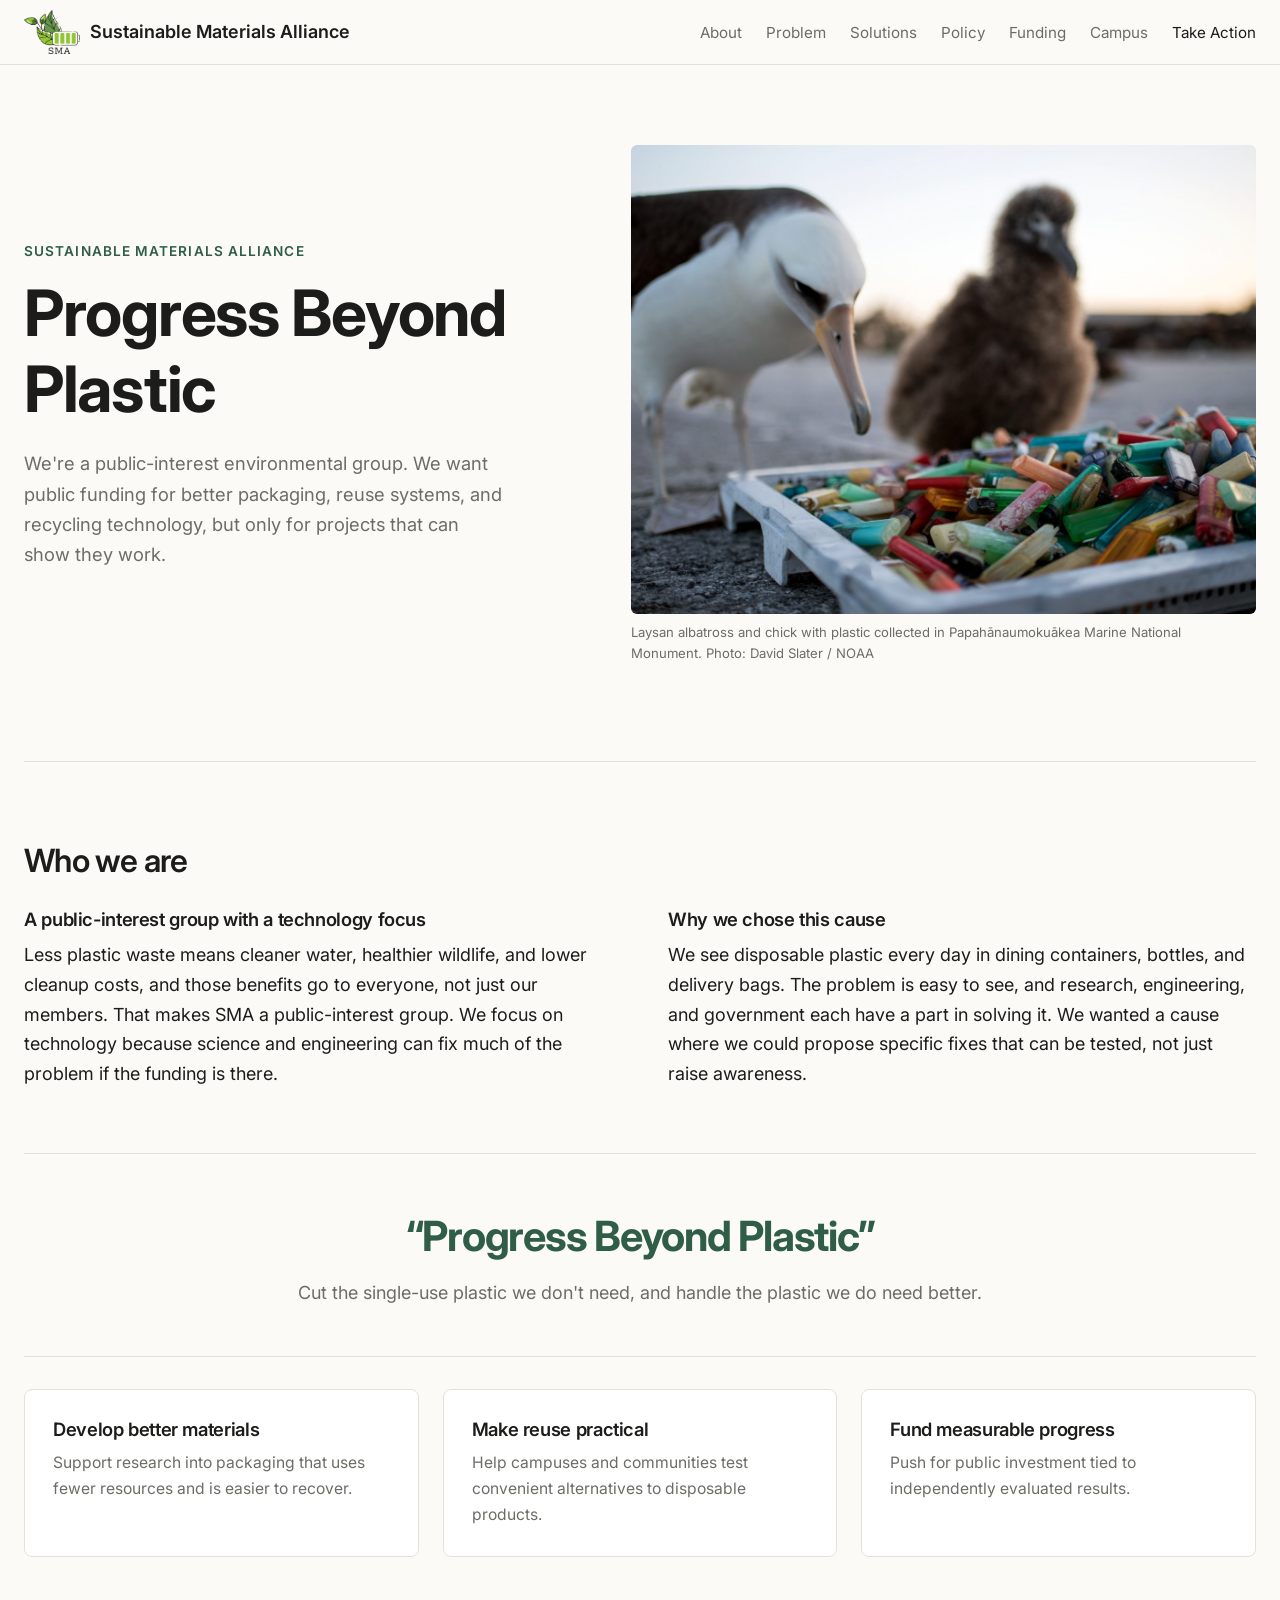
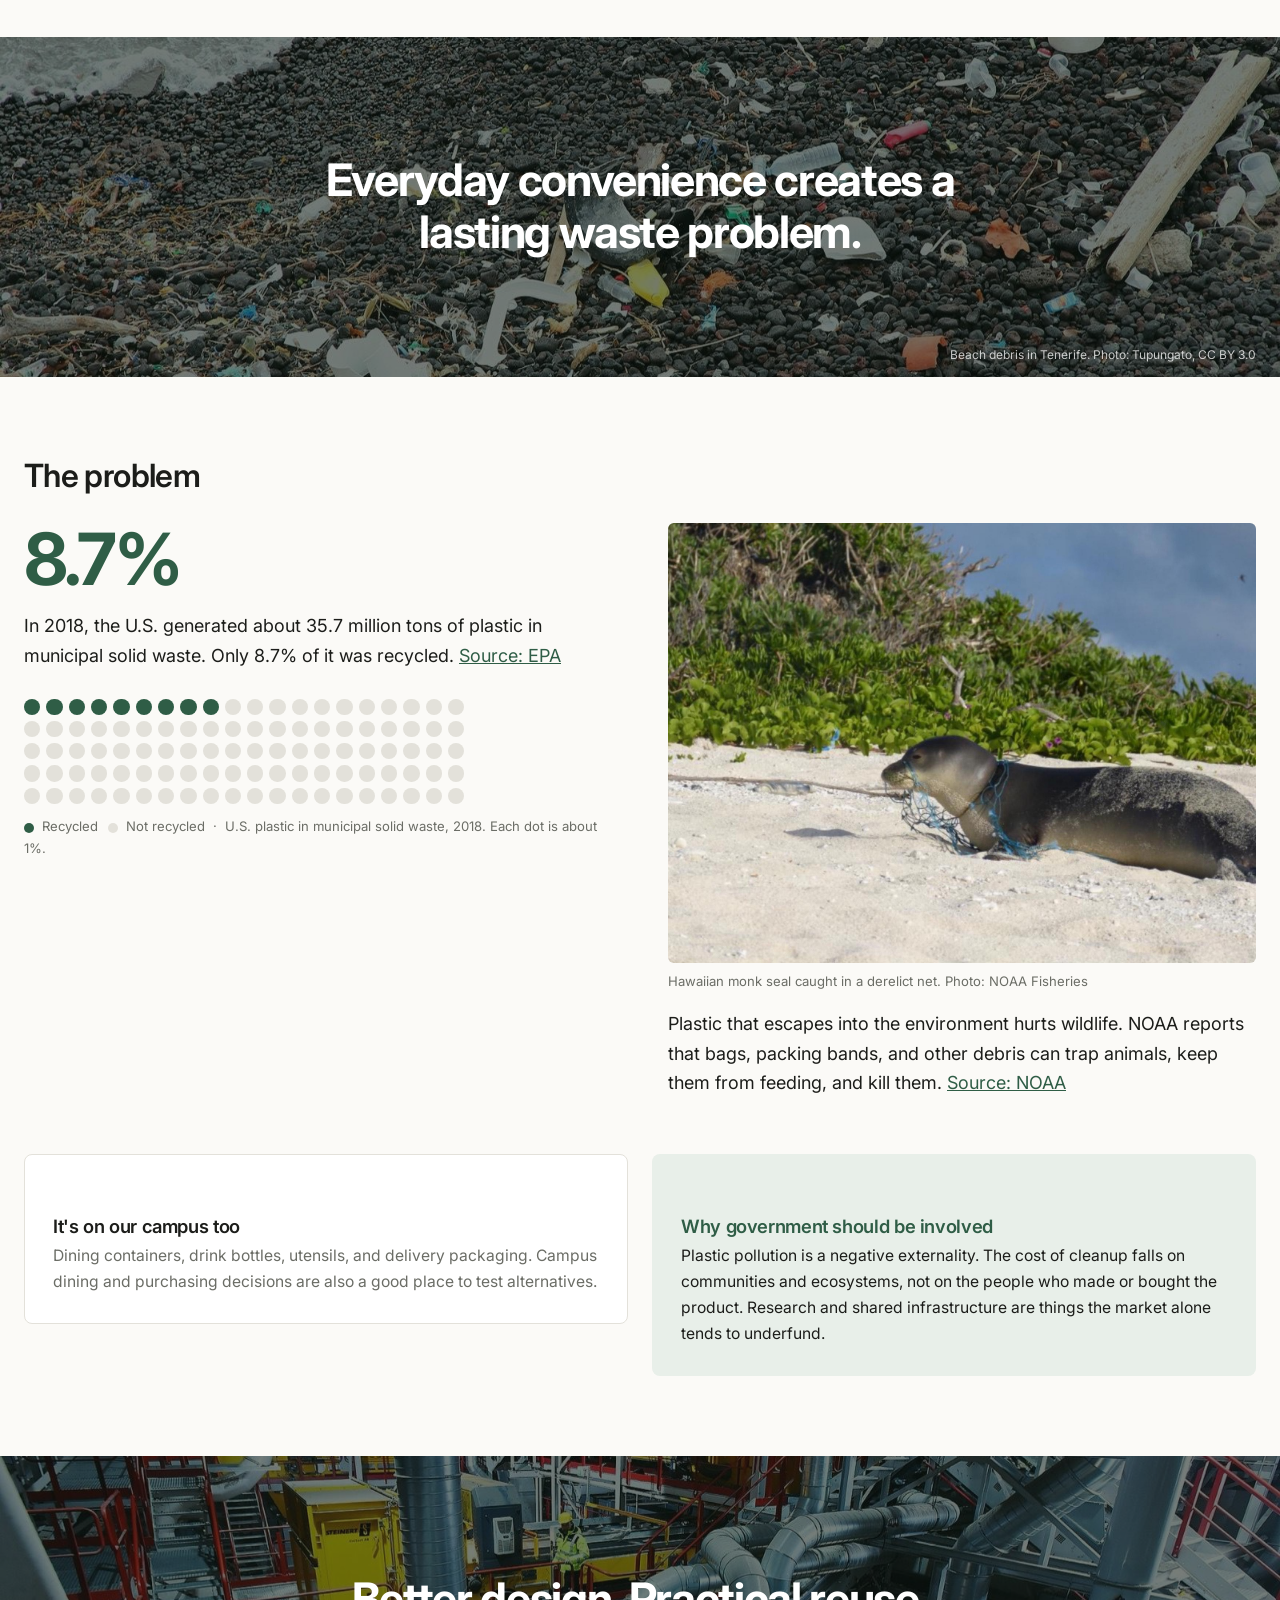
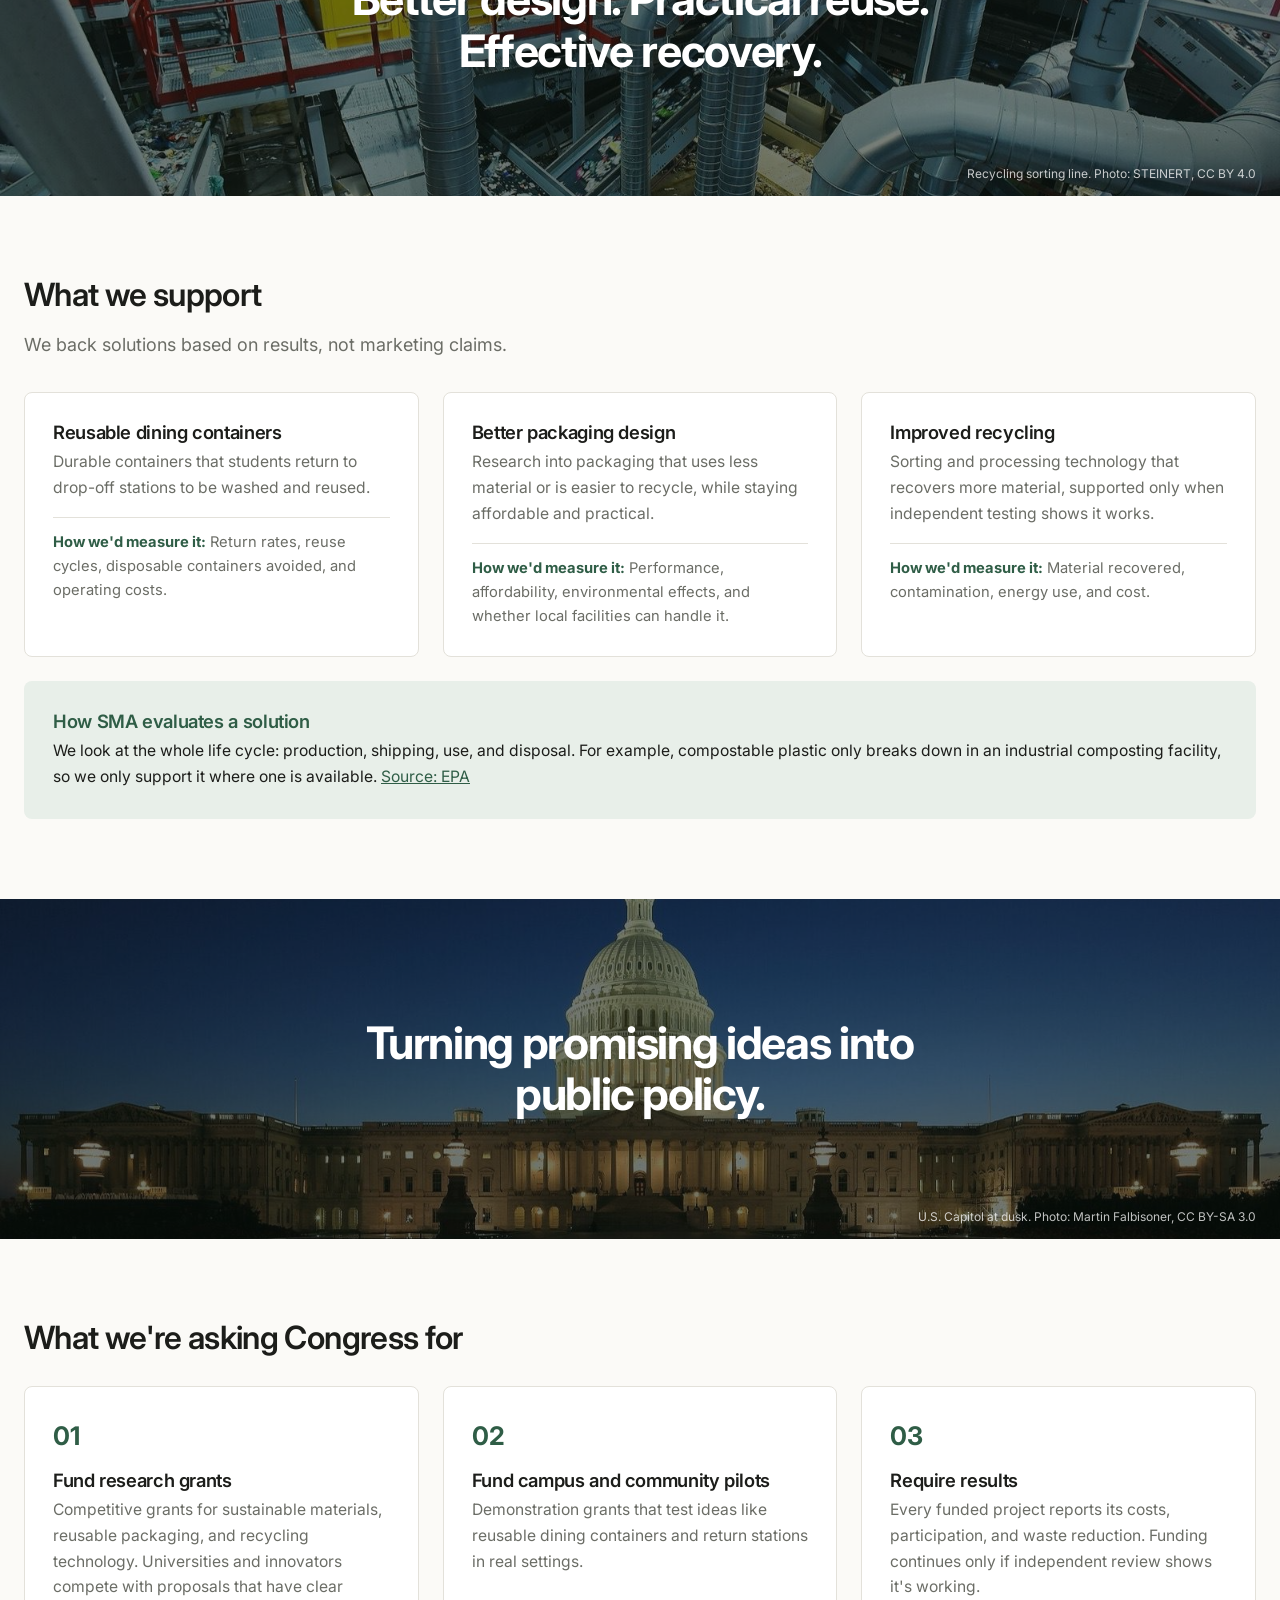
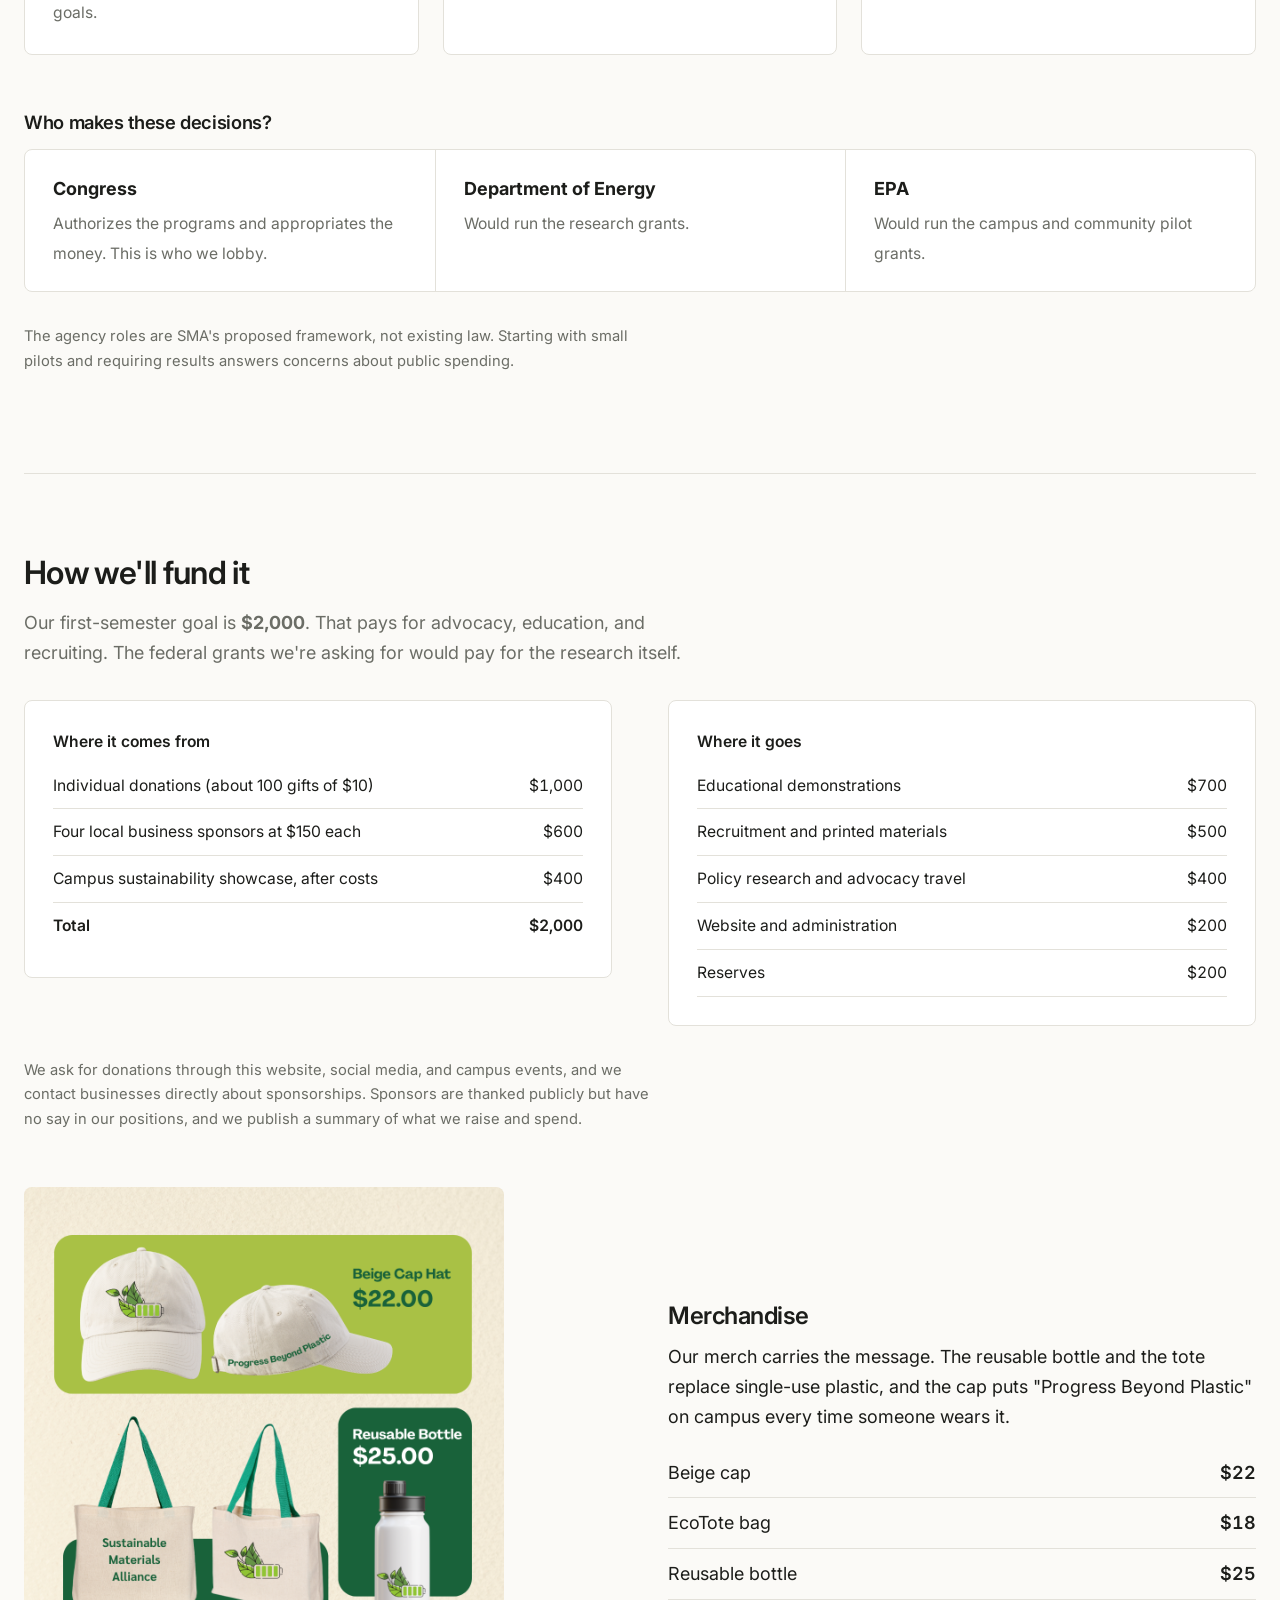
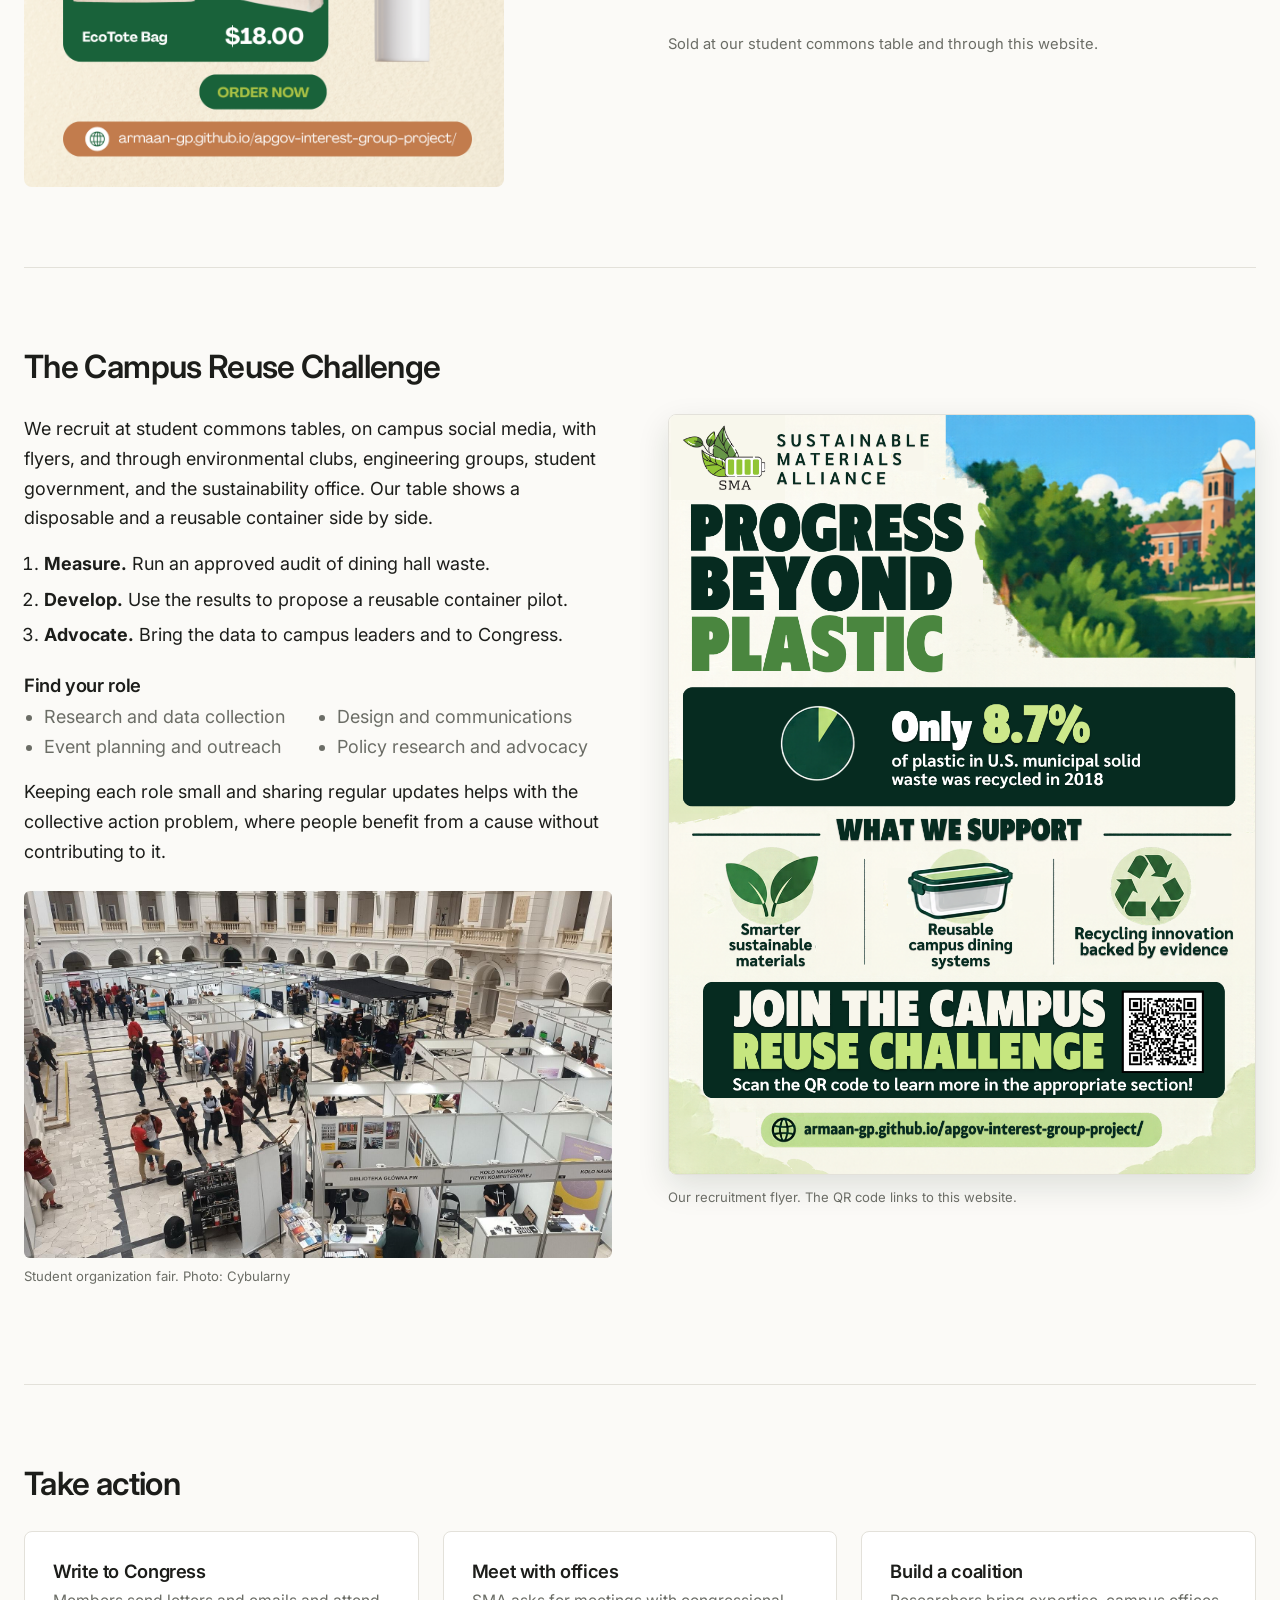
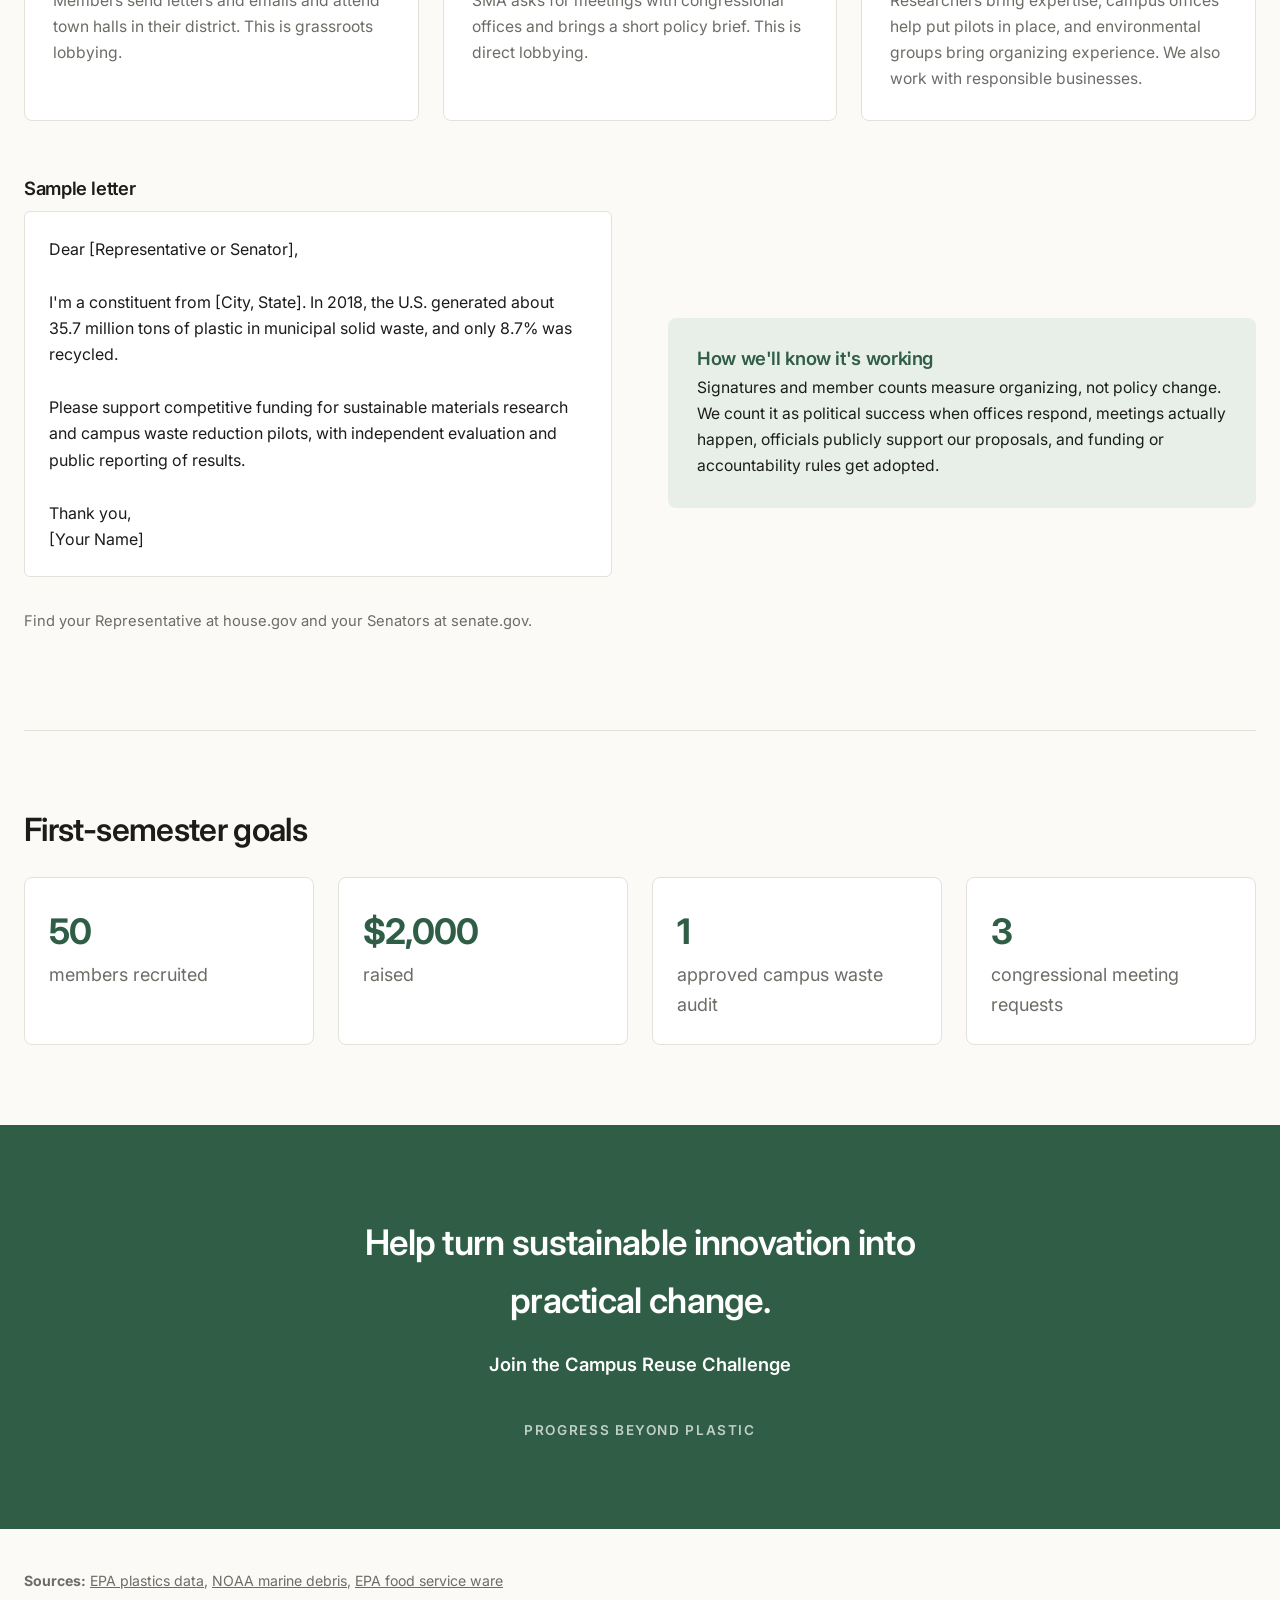
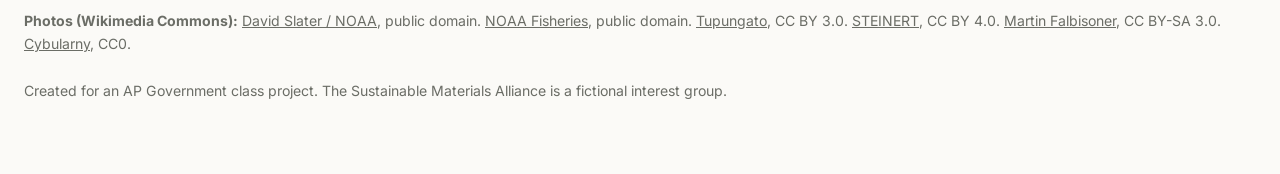
==== commit 18dd5f47: "added flyer and logo and merch" ====
--- a/index.html
+++ b/index.html
@@ -8,13 +8,14 @@
   <link rel="preconnect" href="https://fonts.googleapis.com">
   <link rel="preconnect" href="https://fonts.gstatic.com" crossorigin>
   <link href="https://fonts.googleapis.com/css2?family=Inter:wght@400;500;600;700&display=swap" rel="stylesheet">
+  <link rel="icon" type="image/png" href="images/favicon.png">
   <link rel="stylesheet" href="styles.css">
 </head>
 <body>
 
 <nav class="nav">
   <div class="container nav-inner">
-    <a href="#top" class="brand"><span class="mark">SMA</span> Sustainable Materials Alliance</a>
+    <a href="#top" class="brand"><img src="images/logo.png" alt="SMA logo" class="logo"> Sustainable Materials Alliance</a>
     <ul class="nav-links">
       <li><a href="#about">About</a></li>
       <li><a href="#problem">Problem</a></li>
@@ -198,6 +199,20 @@
     </div>
   </div>
   <p class="note">We ask for donations through this website, social media, and campus events, and we contact businesses directly about sponsorships. Sponsors are thanked publicly but have no say in our positions, and we publish a summary of what we raise and spend.</p>
+
+  <div class="two-col merch">
+    <img src="images/merch.png" alt="SMA merchandise: a beige cap with the SMA logo and Progress Beyond Plastic on the back for $22, a canvas EcoTote bag with the logo for $18, and a white reusable bottle with the logo for $25">
+    <div>
+      <h3>Merchandise</h3>
+      <p>Our merch carries the message. The reusable bottle and the tote replace single-use plastic, and the cap puts "Progress Beyond Plastic" on campus every time someone wears it.</p>
+      <ul class="merch-list">
+        <li><span>Beige cap</span><span>$22</span></li>
+        <li><span>EcoTote bag</span><span>$18</span></li>
+        <li><span>Reusable bottle</span><span>$25</span></li>
+      </ul>
+      <p class="note">Sold at our student commons table and through this website.</p>
+    </div>
+  </div>
 </section>
 
 <section id="campus" class="container">
@@ -222,8 +237,8 @@
       <p class="caption">Student organization fair. Photo: Cybularny</p>
     </div>
     <div class="flyer">
-      <img src="images/flyer.png" alt="SMA recruitment flyer for the Campus Reuse Challenge" onerror="this.hidden = true; document.getElementById('flyer-placeholder').hidden = false">
-      <div class="flyer-placeholder" id="flyer-placeholder" hidden>Flyer coming soon</div>
+      <img src="images/flyer.png" alt="SMA recruitment flyer: Progress Beyond Plastic. Only 8.7% of plastic in U.S. municipal solid waste was recycled in 2018. What we support: smarter sustainable materials, reusable campus dining systems, and recycling innovation backed by evidence. Join the Campus Reuse Challenge, with a QR code and the website address.">
+      <p class="caption">Our recruitment flyer. The QR code links to this website.</p>
     </div>
   </div>
 </section>
--- a/styles.css
+++ b/styles.css
@@ -32,9 +32,9 @@
 
 /* Nav */
 .nav { position: sticky; top: 0; z-index: 10; background: var(--bg); border-bottom: 1px solid var(--line); }
-.nav-inner { display: flex; justify-content: space-between; align-items: center; gap: 24px; height: 60px; }
+.nav-inner { display: flex; justify-content: space-between; align-items: center; gap: 24px; height: 64px; }
 .brand { display: flex; align-items: center; gap: 10px; font-weight: 600; color: var(--text); text-decoration: none; }
-.mark { background: var(--accent); color: #fff; font-size: 0.75rem; letter-spacing: 0.06em; padding: 4px 7px; border-radius: 4px; }
+.logo { height: 44px; width: auto; }
 .nav-links { display: flex; gap: 24px; list-style: none; margin: 0; padding: 0; }
 .nav-links a { color: var(--muted); text-decoration: none; font-size: 0.95rem; }
 .nav-links a:hover, .nav-links a.active { color: var(--text); }
@@ -118,19 +118,22 @@
 td:last-child { text-align: right; font-variant-numeric: tabular-nums; }
 tr.total td { font-weight: 600; border-bottom: 0; }
 
+/* Merch */
+.merch { margin-top: 56px; align-items: center; }
+.merch img { width: 100%; max-width: 480px; border-radius: 8px; }
+.merch h3 { font-size: 1.5rem; margin-bottom: 12px; }
+.merch-list { list-style: none; padding: 0; margin: 0 0 8px; }
+.merch-list li { display: flex; justify-content: space-between; padding: 10px 0; border-bottom: 1px solid var(--line); }
+.merch-list li span:last-child { font-weight: 600; font-variant-numeric: tabular-nums; }
+
 /* Campus */
 .steps { padding-left: 20px; margin: 0 0 16px; }
 .steps li { margin-bottom: 6px; }
 #campus h3 { margin-top: 24px; }
 .roles-list { columns: 2; padding-left: 20px; margin: 0 0 16px; color: var(--muted); }
 .campus-photo { border-radius: 6px; margin-top: 24px; aspect-ratio: 16 / 10; object-fit: cover; width: 100%; }
-.flyer { display: flex; flex-direction: column; align-items: flex-start; gap: 16px; }
-.flyer img { width: 100%; border: 1px solid var(--line); border-radius: 6px; }
-.flyer-placeholder {
-  width: 100%; aspect-ratio: 8.5 / 11; display: grid; place-items: center;
-  border: 1px dashed var(--line); border-radius: 6px; color: var(--muted);
-}
-[hidden] { display: none !important; }
+.flyer { display: flex; flex-direction: column; gap: 4px; position: sticky; top: 88px; }
+.flyer img { width: 100%; border: 1px solid var(--line); border-radius: 8px; box-shadow: 0 12px 32px rgba(20, 40, 28, 0.12); }
 
 /* Letter */
 .letter-row { margin-top: 56px; }
